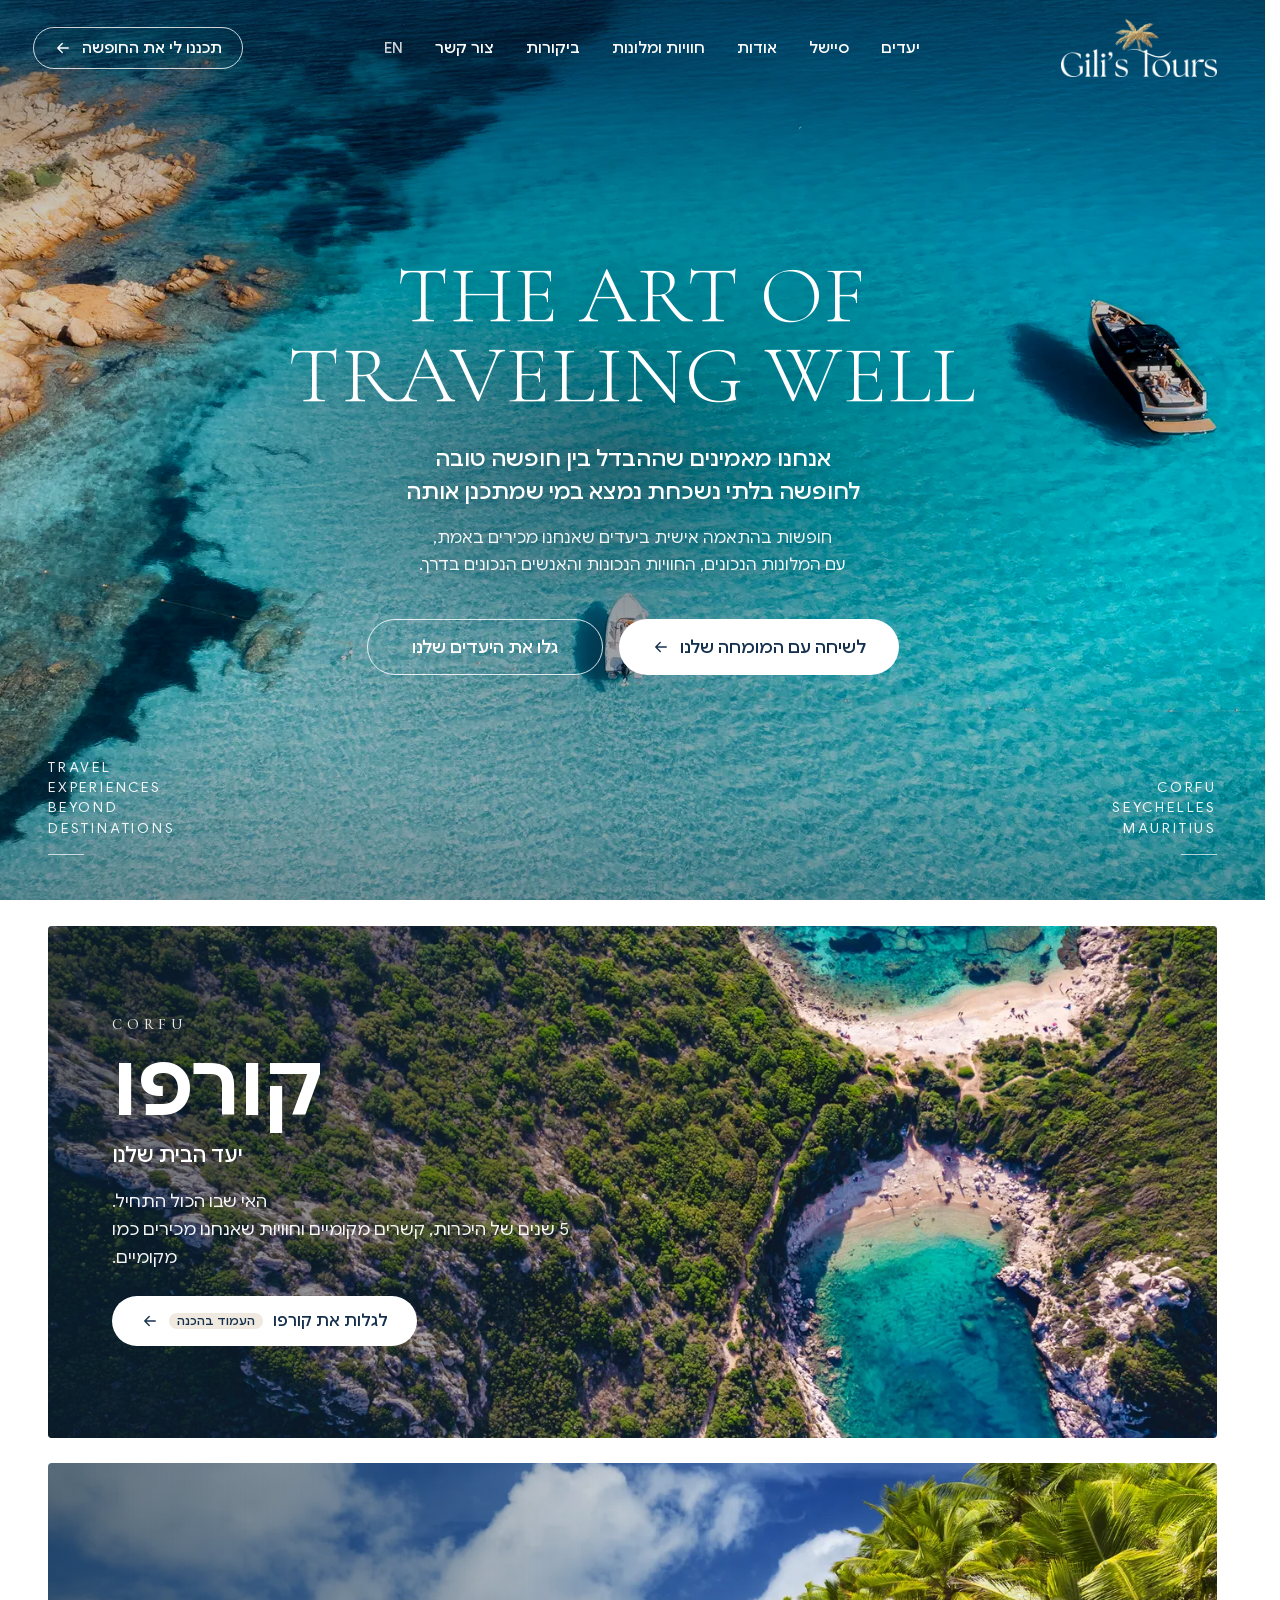
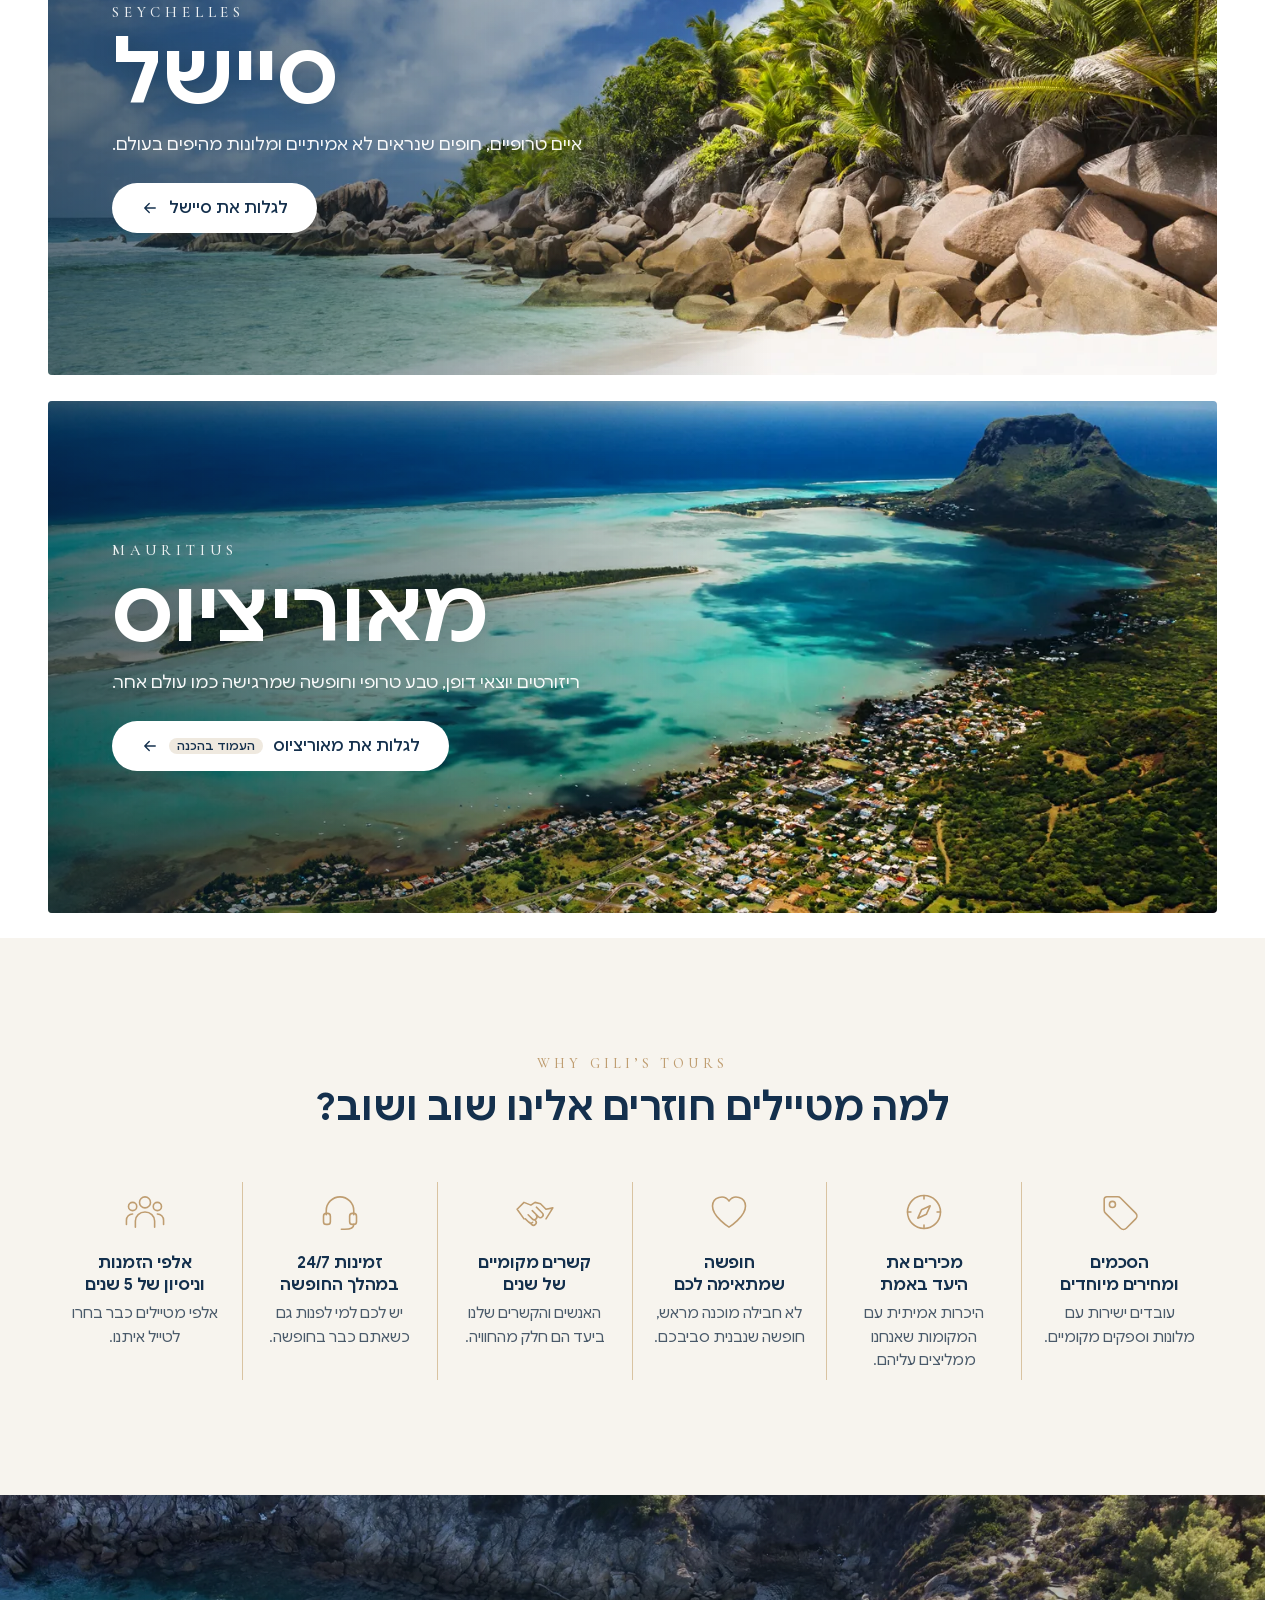
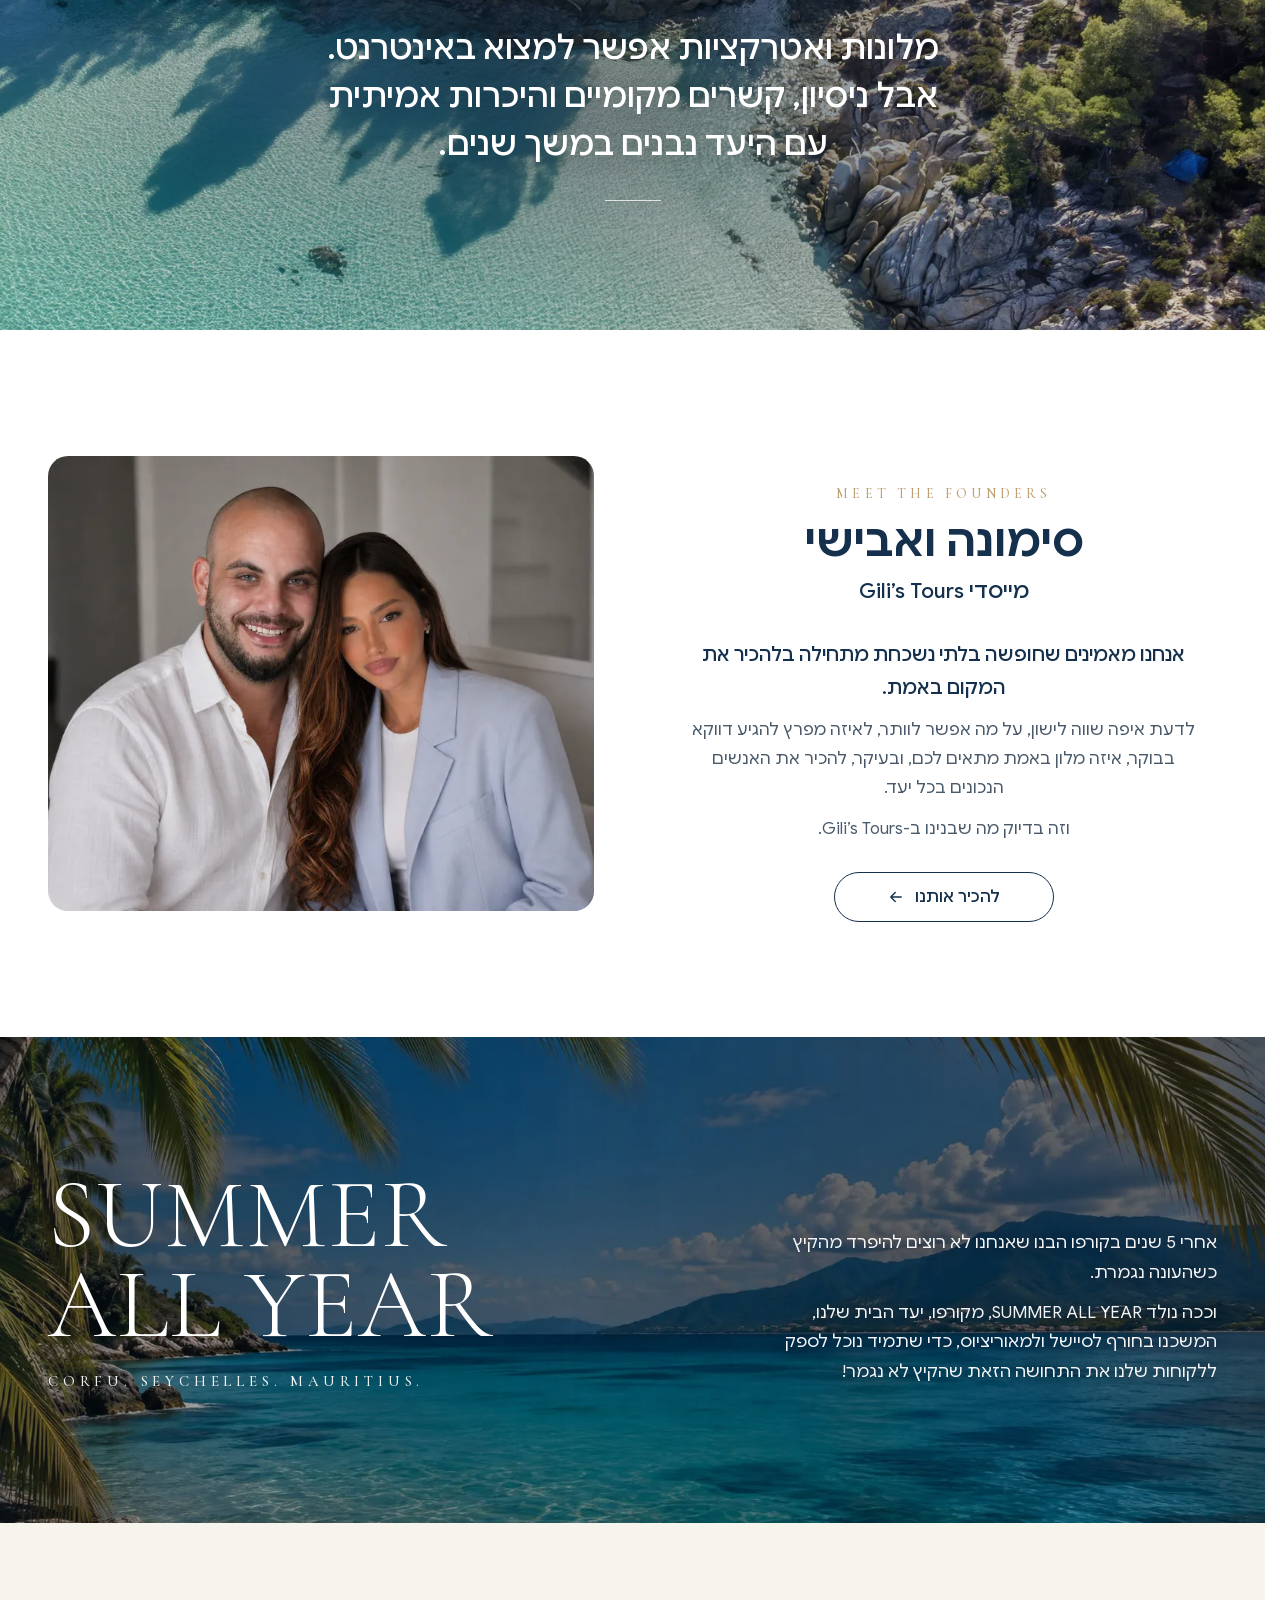
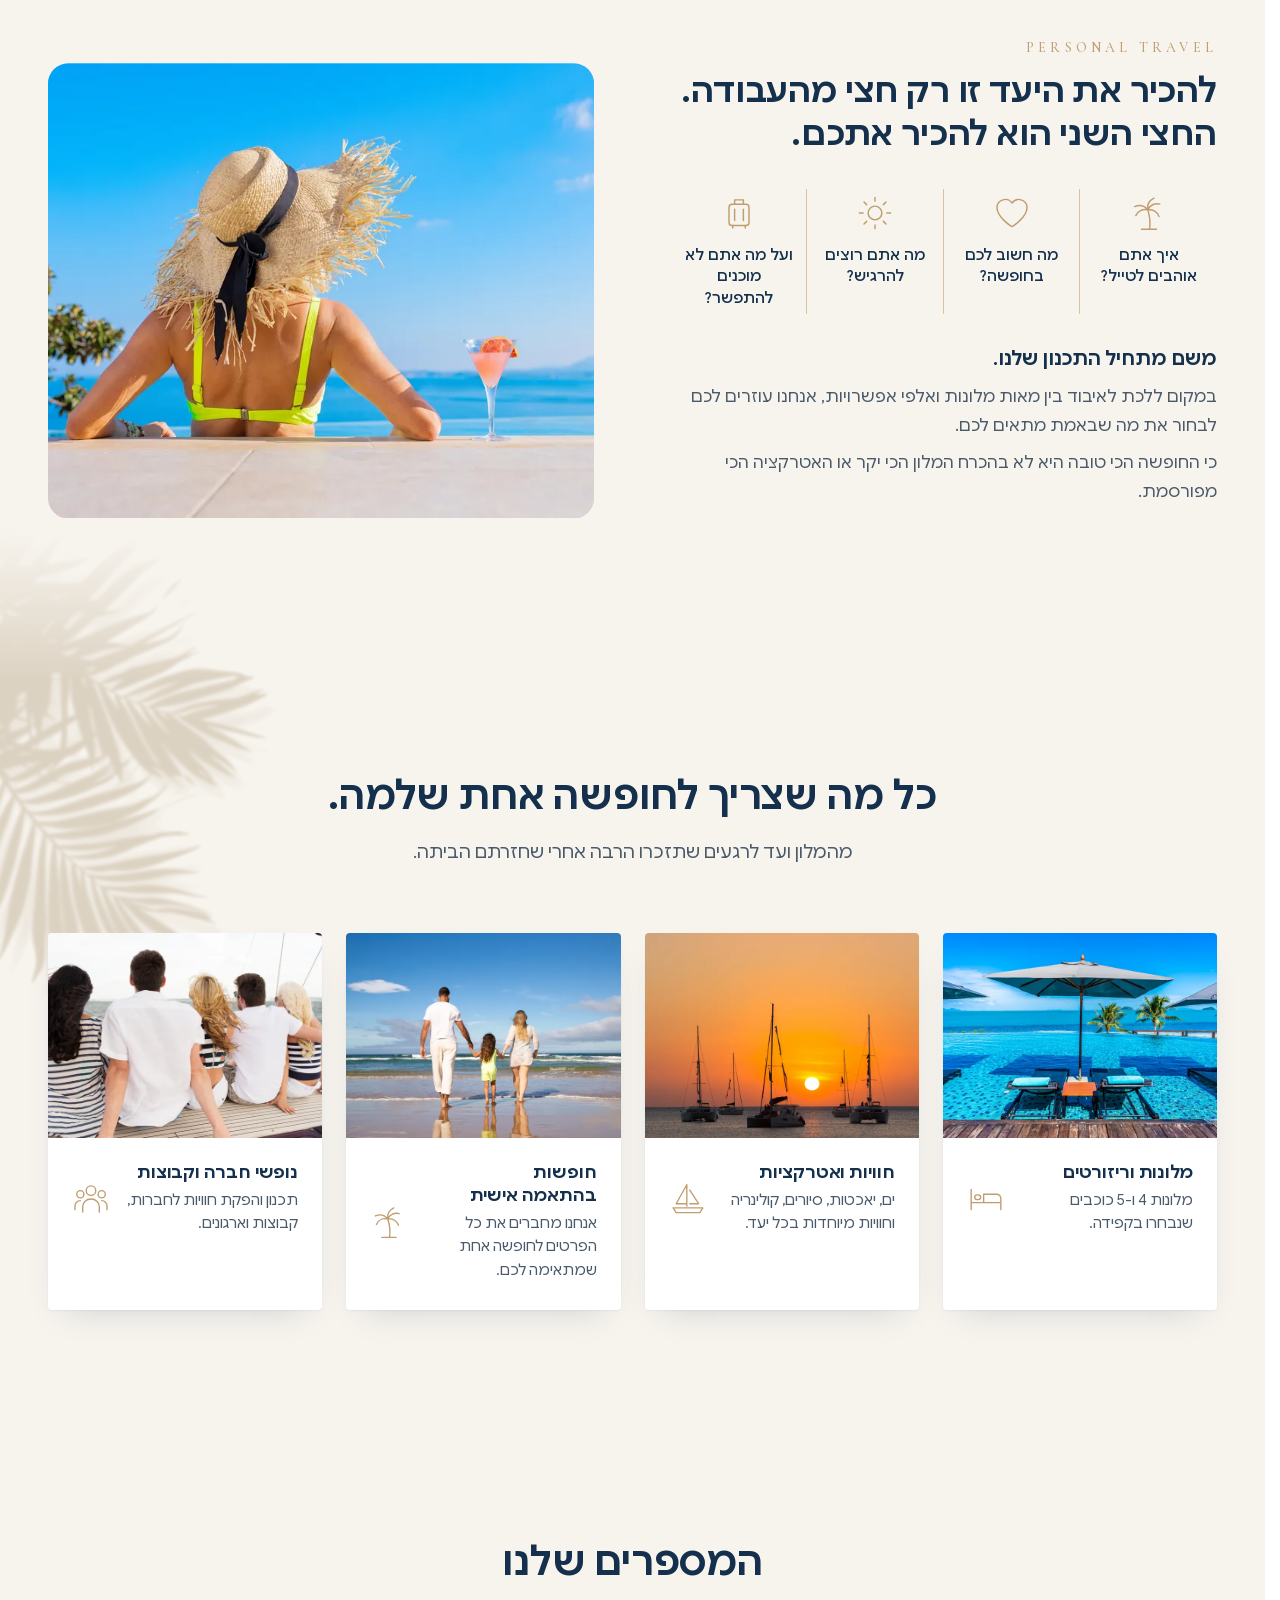
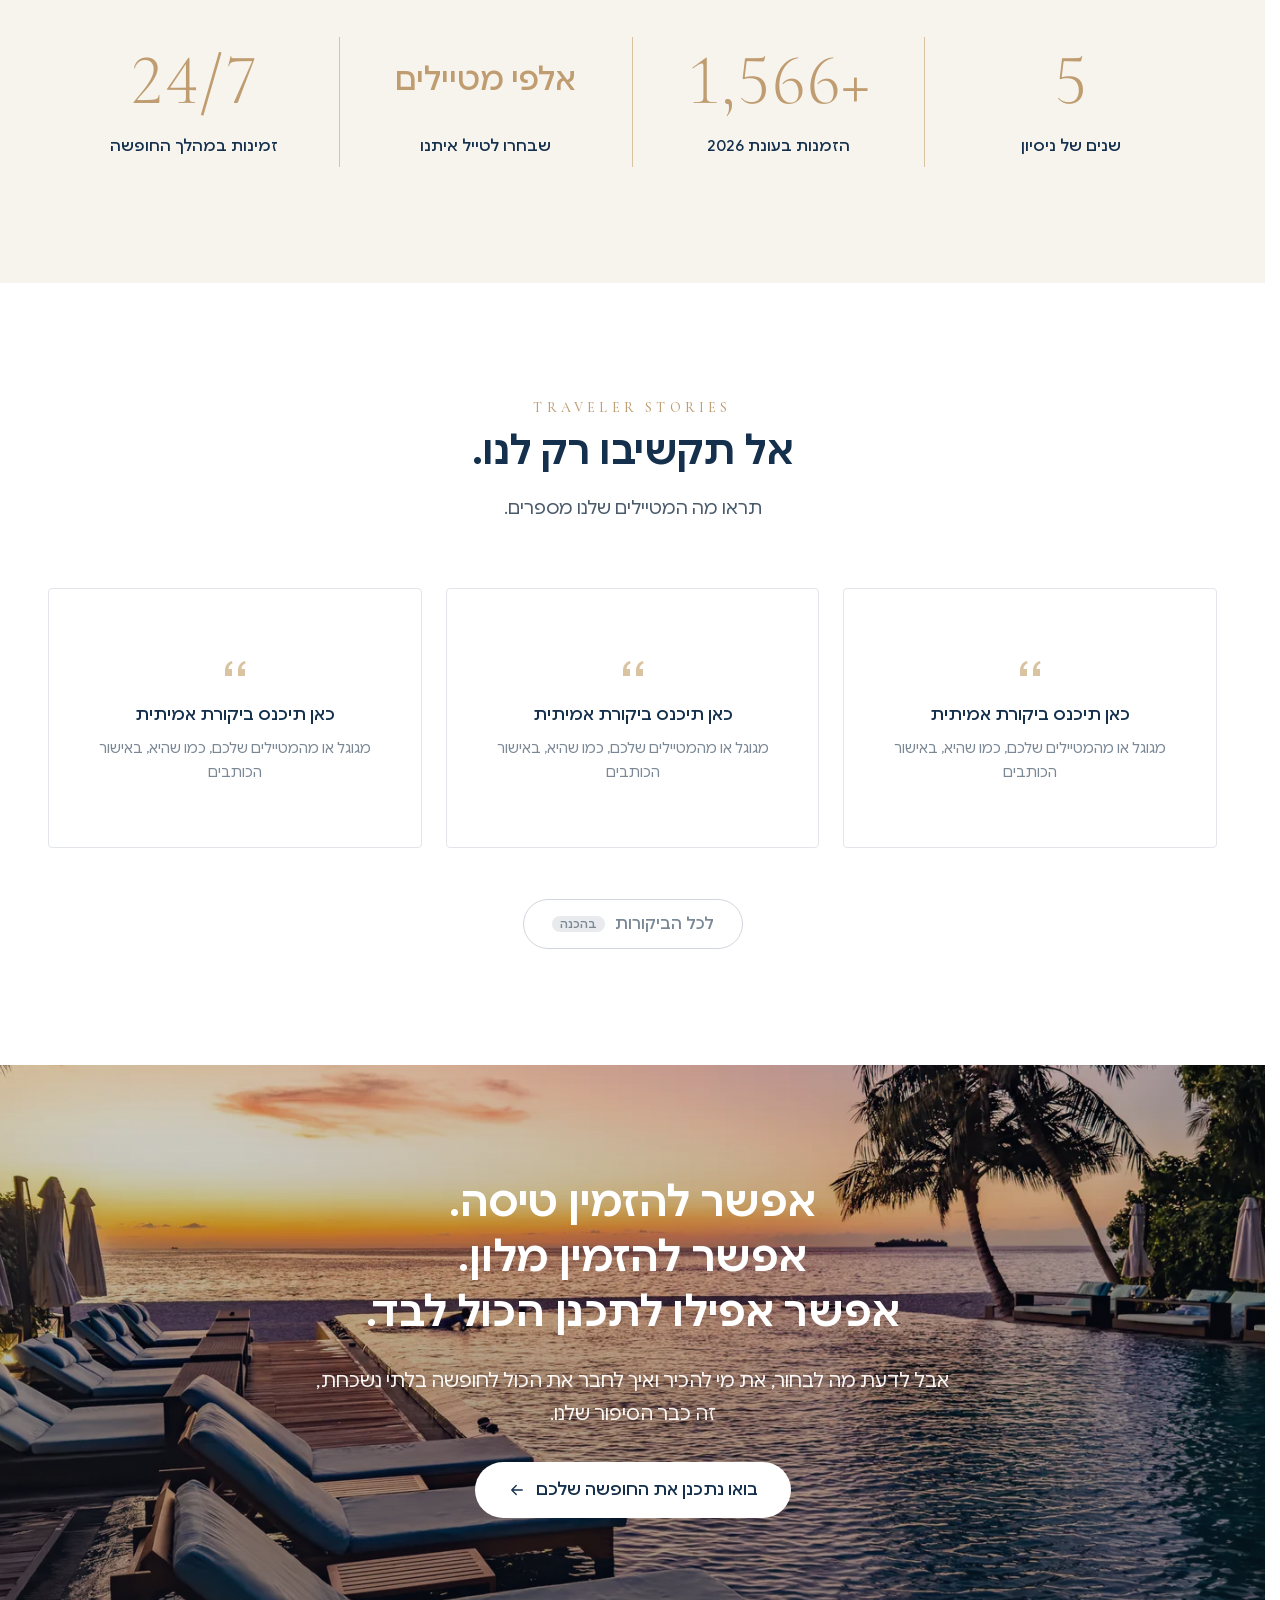
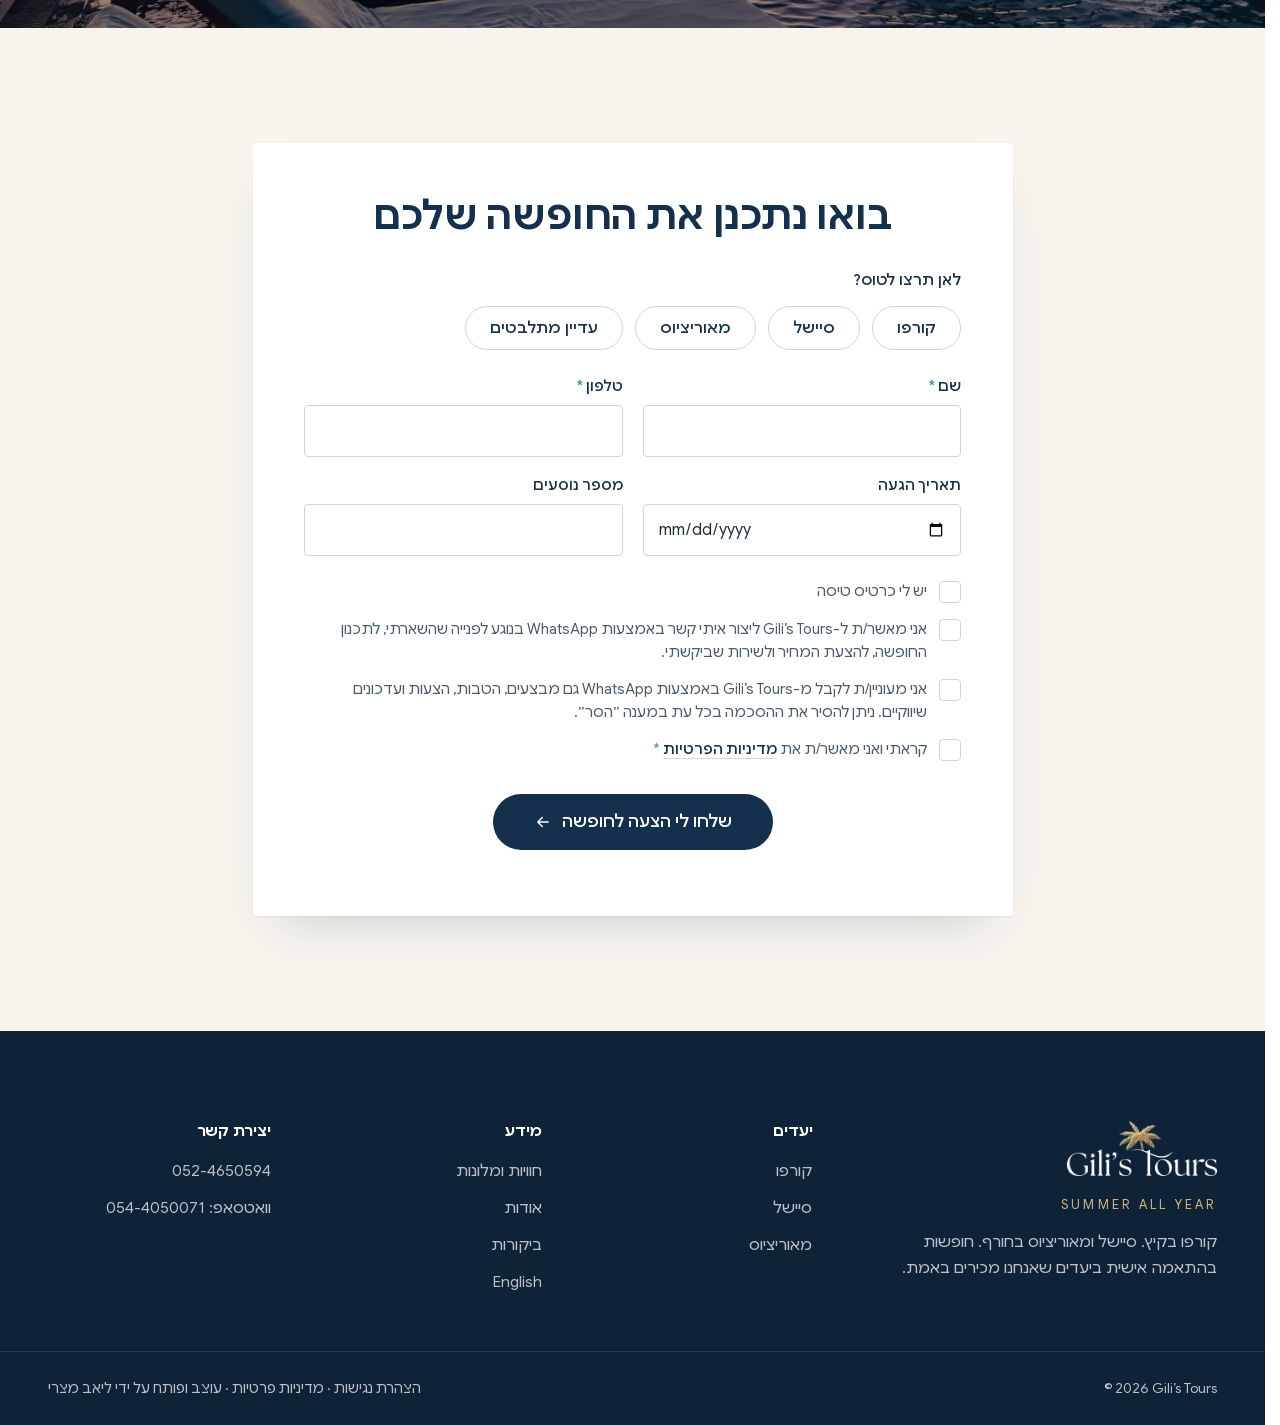
==== v2/index.html @ dcb81ac2 "preview update 2026-10-26_0907" ====
<!doctype html>
<html lang="he" dir="rtl">
<head>
<meta charset="utf-8">
<meta name="viewport" content="width=device-width, initial-scale=1, viewport-fit=cover">
<meta name="robots" content="noindex, nofollow">
<meta name="theme-color" content="#0b4c54">
<title>Gili's Tours | חופשות בהתאמה אישית בקורפו, בסיישל ובמאוריציוס</title>
<meta name="description" content="Gili's Tours: חופשות בהתאמה אישית ביעדים שאנחנו מכירים באמת, קורפו, סיישל ומאוריציוס, עם המלונות הנכונים, החוויות הנכונות וזמינות לאורך כל החופשה.">
<link rel="icon" href="favicon.ico" sizes="any">
<link rel="icon" href="img/favicon-32.png" type="image/png" sizes="32x32">
<link rel="apple-touch-icon" href="img/apple-touch-icon.png">
<link rel="preload" href="fonts/google-sans-400.woff2" as="font" type="font/woff2" crossorigin>
<link rel="preload" href="fonts/cormorant-garamond-300.woff2" as="font" type="font/woff2" crossorigin>
<link rel="preload" as="image" href="img/hv-hero-1600.webp" imagesrcset="img/hv-hero-960.webp 960w, img/hv-hero-1600.webp 1600w, img/hv-hero-2560.webp 2560w" imagesizes="100vw" media="(min-width:701px)">
<link rel="preload" as="image" href="img/hv-hero-m-720.webp" imagesrcset="img/hv-hero-m-720.webp 720w, img/hv-hero-m-1080.webp 1080w" imagesizes="100vw" media="(max-width:700px)">
<link rel="stylesheet" href="css/site.css?v=1792998448">
<link rel="stylesheet" href="css/home.css?v=1792998448">
<script>document.documentElement.classList.add('js')</script>
<script src="https://crm.liavmatzri.co.il/review.js" defer></script>
</head>
<body class="home">
<a class="skip" href="#main">דילוג לתוכן</a>

<svg width="0" height="0" style="position:absolute" aria-hidden="true">
  <defs>
    <symbol id="i-phone" viewBox="0 0 24 24"><path d="M5 3.5h3.2l1.6 4.2-2.1 1.4a11 11 0 0 0 7.2 7.2l1.4-2.1 4.2 1.6V19a1.5 1.5 0 0 1-1.6 1.5A16.5 16.5 0 0 1 3.5 5.1 1.5 1.5 0 0 1 5 3.5z"/></symbol>
    <symbol id="i-wa" viewBox="0 0 24 24"><path d="M12 2.5a9.5 9.5 0 0 0-8.2 14.3L2.5 21.5l4.8-1.3A9.5 9.5 0 1 0 12 2.5z"/><path d="M8.6 7.6c.2-.4.5-.4.8-.4h.6c.2 0 .4 0 .6.5l.8 2c.1.2.1.4 0 .6l-.6.8c-.1.2-.2.3 0 .6.5.9 1.2 1.7 2 2.3.6.4 1 .6 1.3.7.2.1.4 0 .5-.1l.8-1c.2-.2.4-.2.6-.1l1.9.9c.3.1.4.2.4.4 0 .5-.1 1.2-.7 1.6-.5.4-1.4.7-2.4.4a11.4 11.4 0 0 1-6.3-5.6c-.6-1.2-.6-2.4.1-3.3z" fill="currentColor" stroke="none"/></symbol>
    <symbol id="i-arrow" viewBox="0 0 24 24"><path d="M19 12H5M11 6l-6 6 6 6"/></symbol>
    <symbol id="i-check" viewBox="0 0 24 24"><path d="m5 12.5 4.5 4.5L19 7.5"/></symbol>
    <!-- אייקוני קו דקים בצבע חול, כמו בסקיצות של סימונה -->
    <symbol id="i-tag" viewBox="0 0 32 32"><path d="M4.5 6.5v8.2c0 .8.3 1.6.9 2.1l11 11c1.2 1.2 3 1.2 4.2 0l6.8-6.8c1.2-1.2 1.2-3 0-4.2l-11-11c-.6-.6-1.3-.9-2.1-.9H6.5a2 2 0 0 0-2 1.6z"/><circle cx="10.5" cy="10.5" r="2.2"/></symbol>
    <symbol id="i-compass" viewBox="0 0 32 32"><circle cx="16" cy="16" r="12"/><path d="m20.5 11.5-2.8 6.2-6.2 2.8 2.8-6.2 6.2-2.8z"/><path d="M16 4v2.5M16 25.5V28M4 16h2.5M25.5 16H28"/></symbol>
    <symbol id="i-heart" viewBox="0 0 32 32"><path d="M16 27S4 19.6 4 11.6A6.6 6.6 0 0 1 16 8a6.6 6.6 0 0 1 12 3.6C28 19.6 16 27 16 27z"/></symbol>
    <symbol id="i-hand" viewBox="0 0 32 32"><path d="M3 14l5-5 5 2 3-2 4 1 4 4 5-1M3 14l5 7M29 13l-5 8M11 18l3 3c.8.8 2 .8 2.8 0 .8-.8.8-2 0-2.8M14 15l4.5 4.5c.8.8 2 .8 2.8 0s.8-2 0-2.8L17 12.5M9 21l2.5 2.5c.8.8 2 .8 2.8 0M12 23.5l1.5 1.5c.8.8 2 .8 2.8 0s.8-2 0-2.8"/></symbol>
    <symbol id="i-headset" viewBox="0 0 32 32"><path d="M6 18v-3a10 10 0 0 1 20 0v3"/><rect x="4" y="17" width="5" height="8" rx="2"/><rect x="23" y="17" width="5" height="8" rx="2"/><path d="M26 25c0 2.2-2.5 3.5-6.5 3.5H17"/></symbol>
    <symbol id="i-users" viewBox="0 0 32 32"><circle cx="16" cy="9" r="4"/><path d="M9 27v-4.5c0-3.6 3.1-6.5 7-6.5s7 2.9 7 6.5V27"/><circle cx="7" cy="12" r="3"/><path d="M2.5 25v-3c0-2.6 2-4.6 4.5-4.6"/><circle cx="25" cy="12" r="3"/><path d="M29.5 25v-3c0-2.6-2-4.6-4.5-4.6"/></symbol>
    <symbol id="i-palm" viewBox="0 0 32 32"><path d="M16.5 29c.6-5.3.2-10.6-1.5-15.5M15 13.5c-2.6-3.3-6.7-4.2-10.5-2.6M15 13.5c1.6-3.8 5.6-5.6 9.6-4.6M15 13.5c-4.2-1-8 .9-9.6 4.6M15 13.5c4.1-.6 7.8 1.5 9 5.3M15 13.5c-.6-4 1.3-7.6 5-9.4M10 29h12"/></symbol>
    <symbol id="i-sun" viewBox="0 0 32 32"><circle cx="16" cy="16" r="5.5"/><path d="M16 3.5v3M16 25.5v3M3.5 16h3M25.5 16h3M7.2 7.2l2.1 2.1M22.7 22.7l2.1 2.1M7.2 24.8l2.1-2.1M22.7 9.3l2.1-2.1"/></symbol>
    <symbol id="i-case" viewBox="0 0 32 32"><rect x="8" y="9" width="16" height="17" rx="2.5"/><path d="M12.5 9V5.5h7V9M12.5 13v9M19.5 13v9M11 26v2M21 26v2"/></symbol>
    <symbol id="i-bed" viewBox="0 0 32 32"><path d="M3.5 25V8M3.5 19h25v6M28.5 19v-3.5a3.5 3.5 0 0 0-3.5-3.5H14v7"/><rect x="6.5" y="12.5" width="5" height="4" rx="2"/></symbol>
    <symbol id="i-boat" viewBox="0 0 32 32"><path d="M15 4v18M15 4 6 20h9M17.5 8.5 25 20h-7.5M3.5 23.5h25l-2.5 4H6z"/></symbol>
    <symbol id="i-quote" viewBox="0 0 32 32"><path d="M13 9c-4.5 1.3-7 4.6-7 9.5V24h7v-7H9.5c.2-2.8 1.6-4.6 4-5.5L13 9zM26 9c-4.5 1.3-7 4.6-7 9.5V24h7v-7h-3.5c.2-2.8 1.6-4.6 4-5.5L26 9z"/></symbol>
  </defs>
</svg>

<header class="hdr" id="hdr">
  <div class="hdr-in">
    <a class="logo" href="./" aria-label="Gili's Tours, לעמוד הבית">
      <img class="logo-w" src="img/logo-white.png" alt="" width="179" height="66">
      <img class="logo-c" src="img/logo-teal.png" alt="" width="179" height="66">
    </a>
    <nav class="nav" id="nav" aria-label="ראשי">
      <ul>
        <li><a href="#dest">יעדים</a></li>
        <li><a href="seychelles.html">סיישל</a></li>
        <li><a href="#about">אודות</a></li>
        <li><a href="#book">חוויות ומלונות</a></li>
        <li><a href="#revs">ביקורות</a></li>
        <li><a href="#lead">צור קשר</a></li>
        <li class="nav-en"><a href="#" lang="en" hreflang="en">EN</a></li>
      </ul>
    </nav>
    <div class="hdr-act">
      <a class="btn btn-sm hdr-cta" href="#lead">תכננו לי את החופשה <svg class="ic"><use href="#i-arrow"/></svg></a>
      <button class="burger" id="burger" aria-expanded="false" aria-controls="nav" aria-label="תפריט"><span></span><span></span></button>
    </div>
  </div>
</header>

<main id="main">

<!-- פתיחה: צילום אחד חזק של ים ויאכטה, כמו בשתי הסקיצות של סימונה (20:14) -->
<section class="hv-hero" id="hHero" aria-labelledby="h-t">
  <picture class="hv-hero-media" aria-hidden="true">
    <source media="(max-width:700px)" srcset="img/hv-hero-m-720.webp 720w, img/hv-hero-m-1080.webp 1080w" sizes="100vw">
    <img src="img/hv-hero-1600.webp" srcset="img/hv-hero-960.webp 960w, img/hv-hero-1600.webp 1600w, img/hv-hero-2560.webp 2560w" sizes="100vw" alt="" width="2560" height="1440" fetchpriority="high">
  </picture>
  <div class="hv-hero-in">
    <h1 class="hv-title" id="h-t" lang="en"><span>The art of</span> <span>traveling well</span></h1>
    <p class="hv-intro">אנחנו מאמינים שההבדל בין חופשה טובה <br class="br-d">לחופשה בלתי נשכחת נמצא במי שמתכנן אותה</p>
    <p class="hv-sub">חופשות בהתאמה אישית ביעדים שאנחנו מכירים באמת, <br class="br-d">עם המלונות הנכונים, החוויות הנכונות והאנשים הנכונים בדרך.</p>
    <div class="hv-btns">
      <a class="btn btn-lg hv-btn-main" href="https://wa.me/972544050071?text=%D7%A9%D7%9C%D7%95%D7%9D%2C%20%D7%90%D7%A9%D7%9E%D7%97%20%D7%9C%D7%93%D7%91%D7%A8%20%D7%A2%D7%9D%20%D7%94%D7%9E%D7%95%D7%9E%D7%97%D7%94%20%D7%A9%D7%9C%D7%9B%D7%9D%20%D7%A2%D7%9C%20%D7%97%D7%95%D7%A4%D7%A9%D7%94" target="_blank" rel="noopener">לשיחה עם המומחה שלנו <svg class="ic"><use href="#i-arrow"/></svg></a>
      <a class="btn btn-lg hv-btn-line" href="#dest">גלו את היעדים שלנו</a>
    </div>
  </div>
  <p class="hv-corner hv-tag" lang="en" dir="ltr">Travel<br>experiences<br>beyond<br>destinations</p>
  <p class="hv-corner hv-places" lang="en" dir="ltr">Corfu<br>Seychelles<br>Mauritius</p>
</section>

<!-- היעדים שלנו: שלוש תמונות גדולות אחת מתחת לשנייה, לא ברוחב המסך, עם רווח לבן ביניהן. בטלפון התמונות ששלחה; במחשב צילומי רוחב חדים מאותם מקומות, כי שלה לאורך ונראו מפוקסלות ברוחב מלא -->
<section class="hv-dest" id="dest" aria-labelledby="dest-t">
  <h2 class="sr" id="dest-t">היעדים שלנו</h2>

  <article class="hd" id="db-corfu" aria-labelledby="db-corfu-t">
    <picture class="hd-media" aria-hidden="true">
      <source media="(max-width:700px)" srcset="img/hv-corfu-m-720.webp 720w, img/hv-corfu-m-1080.webp 1080w" sizes="100vw">
      <img src="img/hv-corfu-d-1600.webp" srcset="img/hv-corfu-d-960.webp 960w, img/hv-corfu-d-1600.webp 1600w, img/hv-corfu-d-2560.webp 2560w" sizes="(max-width:1440px) 100vw, 1440px" alt="" width="2560" height="1089" loading="lazy" decoding="async">
    </picture>
    <div class="hd-txt">
      <p class="hd-en" lang="en">Corfu</p>
      <h3 class="hd-name" id="db-corfu-t">קורפו</h3>
      <p class="hd-home">יעד הבית שלנו</p>
      <p class="hd-p">האי שבו הכול התחיל. <br>5 שנים של היכרות, קשרים מקומיים וחוויות שאנחנו מכירים כמו מקומיים.</p>
      <span class="btn hd-btn is-soon">לגלות את קורפו <em>העמוד בהכנה</em> <svg class="ic"><use href="#i-arrow"/></svg></span>
    </div>
  </article>

  <article class="hd" id="db-sey" aria-labelledby="db-sey-t">
    <picture class="hd-media" aria-hidden="true">
      <source media="(max-width:700px)" srcset="img/hv-sey-m-720.webp 720w, img/hv-sey-m-1080.webp 1080w" sizes="100vw">
      <img src="img/hv-sey-d-1600.webp" srcset="img/hv-sey-d-960.webp 960w, img/hv-sey-d-1600.webp 1600w, img/hv-sey-d-2560.webp 2560w" sizes="(max-width:1440px) 100vw, 1440px" alt="" width="2560" height="1089" loading="lazy" decoding="async">
    </picture>
    <div class="hd-txt">
      <p class="hd-en" lang="en">Seychelles</p>
      <h3 class="hd-name" id="db-sey-t">סיישל</h3>
      <p class="hd-p">איים טרופיים, חופים שנראים לא אמיתיים ומלונות מהיפים בעולם.</p>
      <a class="btn hd-btn" href="seychelles.html">לגלות את סיישל <svg class="ic"><use href="#i-arrow"/></svg></a>
    </div>
  </article>

  <article class="hd" id="db-mru" aria-labelledby="db-mru-t">
    <picture class="hd-media" aria-hidden="true">
      <source media="(max-width:700px)" srcset="img/hv-mru-m-720.webp 720w, img/hv-mru-m-1080.webp 1080w" sizes="100vw">
      <img src="img/hv-mru-d-1600.webp" srcset="img/hv-mru-d-960.webp 960w, img/hv-mru-d-1600.webp 1600w, img/hv-mru-d-2560.webp 2560w" sizes="(max-width:1440px) 100vw, 1440px" alt="" width="2560" height="1089" loading="lazy" decoding="async">
    </picture>
    <div class="hd-txt">
      <p class="hd-en" lang="en">Mauritius</p>
      <h3 class="hd-name" id="db-mru-t">מאוריציוס</h3>
      <p class="hd-p">ריזורטים יוצאי דופן, טבע טרופי וחופשה שמרגישה כמו עולם אחר.</p>
      <span class="btn hd-btn is-soon">לגלות את מאוריציוס <em>העמוד בהכנה</em> <svg class="ic"><use href="#i-arrow"/></svg></span>
    </div>
  </article>
</section>

<!-- למה Gili's Tours: נקי, בלי כרטיסים, שישה אייקונים דקים בצבע חול ומשפט קצר -->
<section class="sec hv-why" id="why" aria-labelledby="why-t">
  <div class="wrap">
    <div class="sec-h rv">
      <p class="eyebrow" lang="en">Why Gili’s Tours</p>
      <h2 id="why-t">למה מטיילים חוזרים אלינו שוב ושוב?</h2>
    </div>
    <ul class="hw-g">
      <li class="rv"><svg class="ic-s"><use href="#i-tag"/></svg><h3>הסכמים ומחירים מיוחדים</h3><p>עובדים ישירות עם מלונות וספקים מקומיים.</p></li>
      <li class="rv"><svg class="ic-s"><use href="#i-compass"/></svg><h3>מכירים את היעד באמת</h3><p>היכרות אמיתית עם המקומות שאנחנו ממליצים עליהם.</p></li>
      <li class="rv"><svg class="ic-s"><use href="#i-heart"/></svg><h3>חופשה שמתאימה לכם</h3><p>לא חבילה מוכנה מראש, חופשה שנבנית סביבכם.</p></li>
      <li class="rv"><svg class="ic-s"><use href="#i-hand"/></svg><h3>קשרים מקומיים של שנים</h3><p>האנשים והקשרים שלנו ביעד הם חלק מהחוויה.</p></li>
      <li class="rv"><svg class="ic-s"><use href="#i-headset"/></svg><h3>זמינות <span dir="ltr">24/7</span> במהלך החופשה</h3><p>יש לכם למי לפנות גם כשאתם כבר בחופשה.</p></li>
      <li class="rv"><svg class="ic-s"><use href="#i-users"/></svg><h3>אלפי הזמנות וניסיון של 5 שנים</h3><p>אלפי מטיילים כבר בחרו לטייל איתנו.</p></li>
    </ul>
  </div>
</section>

<!-- המשפט הגדול: לבן על צילום ים רחב, וקו קצר מתחתיו -->
<section class="hv-stmt" aria-label="המשפט שלנו">
  <picture class="hv-stmt-media" aria-hidden="true">
    <source media="(max-width:700px)" srcset="img/hv-stmt-m-720.webp 720w, img/hv-stmt-m-1080.webp 1080w" sizes="100vw">
    <img src="img/hv-stmt-1600.webp" srcset="img/hv-stmt-960.webp 960w, img/hv-stmt-1600.webp 1600w, img/hv-stmt-2560.webp 2560w" sizes="100vw" alt="" width="2560" height="984" loading="lazy" decoding="async">
  </picture>
  <div class="wrap hv-stmt-in">
    <p class="hv-stmt-p rv">מלונות ואטרקציות אפשר למצוא באינטרנט. <br class="br-d">אבל ניסיון, קשרים מקומיים והיכרות אמיתית <br class="br-d">עם היעד נבנים במשך שנים.</p>
    <span class="hv-stmt-line rv" aria-hidden="true"></span>
  </div>
</section>

<!-- סימונה ואבישי: התמונה שלהם משמאל, הטקסט מימין; "להכיר אותנו" פותח את ההמשך -->
<section class="sec hv-ab" id="about" aria-labelledby="about-t">
  <div class="wrap hv-ab-g">
    <figure class="hv-ab-img rv-img"><img src="img/founders-1200.webp" srcset="img/founders-720.webp 720w, img/founders-1200.webp 1200w" sizes="(max-width:900px) 100vw, 46vw" alt="סימונה ואבישי, מייסדי Gili’s Tours" width="1200" height="1004" loading="lazy" decoding="async"></figure>
    <div class="hv-ab-head">
      <p class="eyebrow rv" lang="en">Meet the founders</p>
      <h2 class="rv" id="about-t">סימונה ואבישי</h2>
      <p class="hv-ab-role rv">מייסדי <span lang="en">Gili’s Tours</span></p>
    </div>
    <div class="hv-ab-txt">
      <p class="hv-ab-big rv">אנחנו מאמינים שחופשה בלתי נשכחת מתחילה בלהכיר את המקום באמת.</p>
      <p class="rv">לדעת איפה שווה לישון, על מה אפשר לוותר, לאיזה מפרץ להגיע דווקא בבוקר, איזה מלון באמת מתאים לכם, ובעיקר, להכיר את האנשים הנכונים בכל יעד.</p>
      <p class="rv">וזה בדיוק מה שבנינו ב-<span lang="en">Gili’s Tours</span>.</p>
      <div class="hv-ab-more" id="abMore" hidden>
        <p>הכול התחיל לפני 5 שנים בקורפו. הכרנו את האי לעומק, בנינו קשרים מקומיים, בדקנו מלונות, ספקים וחוויות בעצמנו ולמדנו את כל אותם פרטים קטנים שלא תמיד תמצאו באינטרנט, אבל יכולים לשנות חופשה שלמה.</p>
        <p>עם השנים אלפי מטיילים עברו דרכנו, ומה שהתחיל באי אחד שאנחנו מכירים כמעט כמו בית הפך לדרך שבה אנחנו רוצים לגלות את העולם.</p>
        <ul class="hv-ab-tri">
          <li>לבחור פחות, אבל לבחור נכון.</li>
          <li>להכיר כל יעד באמת.</li>
          <li>ולבנות חופשה שמרגישה בדיוק שלכם.</li>
        </ul>
      </div>
      <button class="btn hv-btn-out rv" id="abBtn" aria-expanded="false" aria-controls="abMore"><span>להכיר אותנו</span> <svg class="ic"><use href="#i-arrow"/></svg></button>
    </div>
  </div>
</section>

<!-- Summer all year: פס צילום של דקל מעל הים, הכותרת הגדולה משמאל והטקסט מימין -->
<section class="hv-sum" aria-labelledby="sum-t">
  <div class="hv-sum-media" aria-hidden="true"><picture><source media="(max-width:700px)" srcset="img/hv-sum-m-600.webp 600w, img/hv-sum-m-940.webp 940w" sizes="100vw"><img src="img/hv-sum-1672.webp" srcset="img/hv-sum-960.webp 960w, img/hv-sum-1672.webp 1672w" sizes="100vw" alt="" width="1672" height="941" loading="lazy" decoding="async"></picture></div>
  <div class="wrap hv-sum-in">
    <div class="hv-sum-en" lang="en" dir="ltr">
      <h2 class="hv-sum-t rv" id="sum-t"><span>Summer</span> <span>all year</span></h2>
      <p class="hv-sum-pl rv">Corfu. Seychelles. Mauritius.</p>
    </div>
    <div class="hv-sum-he">
      <p class="hv-sum-big rv">אנחנו אנשים של קיץ.</p>
      <p class="rv">אחרי 5 שנים בקורפו הבנו שאנחנו לא רוצים להיפרד מהקיץ כשהעונה נגמרת.</p>
      <p class="rv">וככה נולד <span lang="en">SUMMER ALL YEAR</span>, מקורפו, יעד הבית שלנו, המשכנו בחורף לסיישל ולמאוריציוס, כדי שתמיד נוכל לספק ללקוחות שלנו את התחושה הזאת שהקיץ לא נגמר!</p>
    </div>
  </div>
</section>

<!-- Personal travel: צילום לייפסטייל משמאל, הטקסט וארבע השאלות מימין -->
<section class="sec hv-pers" aria-labelledby="pers-t">
  <div class="wrap hv-pers-g">
    <figure class="hv-pers-img rv-img"><img src="img/hv-pers-1200.webp" srcset="img/hv-pers-720.webp 720w, img/hv-pers-1200.webp 1200w" sizes="(max-width:900px) 100vw, 46vw" alt="מטיילת בכובע קש בבריכה מול הים" width="1200" height="1000" loading="lazy" decoding="async"></figure>
    <div class="hv-pers-txt">
      <p class="eyebrow rv" lang="en">Personal travel</p>
      <h2 class="rv" id="pers-t">להכיר את היעד זו רק חצי מהעבודה. <br>החצי השני הוא להכיר אתכם.</h2>
      <ul class="hp-q">
        <li class="rv"><svg class="ic-s"><use href="#i-palm"/></svg>איך אתם אוהבים לטייל?</li>
        <li class="rv"><svg class="ic-s"><use href="#i-heart"/></svg>מה חשוב לכם בחופשה?</li>
        <li class="rv"><svg class="ic-s"><use href="#i-sun"/></svg>מה אתם רוצים להרגיש?</li>
        <li class="rv"><svg class="ic-s"><use href="#i-case"/></svg>ועל מה אתם לא מוכנים להתפשר?</li>
      </ul>
      <p class="hp-start rv">משם מתחיל התכנון שלנו.</p>
      <p class="rv">במקום ללכת לאיבוד בין מאות מלונות ואלפי אפשרויות, אנחנו עוזרים לכם לבחור את מה שבאמת מתאים לכם.</p>
      <p class="rv">כי החופשה הכי טובה היא לא בהכרח המלון הכי יקר או האטרקציה הכי מפורסמת.</p>
      <p class="hp-end rv">היא זו שמרגישה כאילו תכננו אותה בדיוק בשבילכם.</p>
    </div>
  </div>
</section>

<!-- כל מה שצריך לחופשה אחת שלמה: ארבעה אזורים נקיים, צילום, אייקון וקצת טקסט -->
<section class="sec hv-book" id="book" aria-labelledby="book-t">
  <span class="hb-palm" aria-hidden="true"></span>
  <div class="wrap">
    <div class="sec-h rv">
      <h2 id="book-t">כל מה שצריך לחופשה אחת שלמה.</h2>
      <p class="sec-lead">מהמלון ועד לרגעים שתזכרו הרבה אחרי שחזרתם הביתה.</p>
    </div>
    <ul class="hb-g">
      <li class="hb rv"><figure class="hb-img"><img src="img/htl-infinity-720.webp" alt="" width="720" height="540" loading="lazy" decoding="async"></figure><div class="hb-txt"><svg class="ic-s"><use href="#i-bed"/></svg><div><h3>מלונות וריזורטים</h3><p>מלונות 4 ו-5 כוכבים שנבחרו בקפידה.</p></div></div></li>
      <li class="hb rv"><figure class="hb-img"><img src="img/exp-sunset-720.webp" alt="" width="720" height="900" loading="lazy" decoding="async"></figure><div class="hb-txt"><svg class="ic-s"><use href="#i-boat"/></svg><div><h3>חוויות ואטרקציות</h3><p>ים, יאכטות, סיורים, קולינריה וחוויות מיוחדות בכל יעד.</p></div></div></li>
      <li class="hb rv"><figure class="hb-img"><img src="img/family-720.webp" alt="" width="720" height="480" loading="lazy" decoding="async"></figure><div class="hb-txt"><svg class="ic-s"><use href="#i-palm"/></svg><div><h3>חופשות בהתאמה אישית</h3><p>אנחנו מחברים את כל הפרטים לחופשה אחת שמתאימה לכם.</p></div></div></li>
      <li class="hb rv"><figure class="hb-img"><img src="img/cat-groups-720.webp" alt="" width="720" height="468" loading="lazy" decoding="async"></figure><div class="hb-txt"><svg class="ic-s"><use href="#i-users"/></svg><div><h3>נופשי חברה וקבוצות</h3><p>תכנון והפקת חוויות לחברות, קבוצות וארגונים.</p></div></div></li>
    </ul>
  </div>
</section>

<!-- המספרים שלנו: מינימליסטי, מספרים גדולים שנספרים מ-1 כשמגיעים אליהם -->
<section class="sec hv-nums" aria-labelledby="nums-t">
  <div class="wrap">
    <h2 class="hv-nums-t rv" id="nums-t">המספרים שלנו</h2>
    <ul class="hn-g">
      <li class="rv"><b class="hn" data-to="5" aria-hidden="true">5</b><span class="sr">5</span><span class="hn-l">שנים של ניסיון</span></li>
      <li class="rv"><b class="hn" data-to="1600" data-suf="+" dir="ltr" aria-hidden="true">1,600+</b><span class="sr">1,600+</span><span class="hn-l">הזמנות בעונת 2026</span></li>
      <li class="rv"><b class="hn hn-word">אלפי מטיילים</b><span class="hn-l">שבחרו לטייל איתנו</span></li>
      <li class="rv"><b class="hn" dir="ltr">24/7</b><span class="hn-l">זמינות במהלך החופשה</span></li>
    </ul>
  </div>
</section>

<!-- Traveler stories: רק ביקורות אמיתיות. עד שיגיעו, מסגרות שמורות ומסומנות, בלי טקסט מומצא -->
<section class="sec hv-revs" id="revs" aria-labelledby="revs-t">
  <div class="wrap">
    <div class="sec-h rv">
      <p class="eyebrow" lang="en">Traveler stories</p>
      <h2 id="revs-t">אל תקשיבו רק לנו.</h2>
      <p class="sec-lead">תראו מה המטיילים שלנו מספרים.</p>
    </div>
    <div class="hr-g" id="hrG">
      <figure class="hr rv"><svg class="hr-q" aria-hidden="true"><use href="#i-quote"/></svg><figcaption><b>כאן תיכנס ביקורת אמיתית</b><small>מגוגל או מהמטיילים שלכם, כמו שהיא, באישור הכותבים</small></figcaption></figure>
      <figure class="hr rv"><svg class="hr-q" aria-hidden="true"><use href="#i-quote"/></svg><figcaption><b>כאן תיכנס ביקורת אמיתית</b><small>מגוגל או מהמטיילים שלכם, כמו שהיא, באישור הכותבים</small></figcaption></figure>
      <figure class="hr rv"><svg class="hr-q" aria-hidden="true"><use href="#i-quote"/></svg><figcaption><b>כאן תיכנס ביקורת אמיתית</b><small>מגוגל או מהמטיילים שלכם, כמו שהיא, באישור הכותבים</small></figcaption></figure>
    </div>
    <div class="hr-dots" id="hrDots" aria-hidden="true"><span class="on"></span><span></span><span></span></div>
    <div class="sec-cta rv"><span class="btn hv-btn-out is-soon">לכל הביקורות <em>בהכנה</em></span></div>
  </div>
</section>

<!-- באנר: עוד צילום וואו, שורות לבנות וכפתור לטופס -->
<section class="hv-bnr" id="plan" aria-labelledby="bnr-t">
  <picture class="hv-bnr-media" aria-hidden="true">
    <source media="(max-width:700px)" srcset="img/hv-bnr-m-720.webp 720w, img/hv-bnr-m-1080.webp 1080w" sizes="100vw">
    <img src="img/hv-bnr-1600.webp" srcset="img/hv-bnr-960.webp 960w, img/hv-bnr-1600.webp 1600w, img/hv-bnr-2560.webp 2560w" sizes="100vw" alt="" width="2560" height="1163" loading="lazy" decoding="async">
  </picture>
  <div class="wrap hv-bnr-in">
    <h2 class="hv-bnr-lines" id="bnr-t"><span class="rv">אפשר להזמין טיסה.</span> <span class="rv">אפשר להזמין מלון.</span> <span class="rv">אפשר אפילו לתכנן הכול לבד.</span></h2>
    <p class="hv-bnr-p rv">אבל לדעת מה לבחור, את מי להכיר ואיך לחבר את הכול לחופשה בלתי נשכחת, זה כבר הסיפור שלנו.</p>
    <a class="btn btn-lg hv-btn-main rv" href="#lead">בואו נתכנן את החופשה שלכם <svg class="ic"><use href="#i-arrow"/></svg></a>
  </div>
</section>

<!-- טופס השארת פרטים: לבן וקרם, נקי; עוד לא מחובר, שום פרט לא נשלח -->
<section class="sec hv-lead" id="lead" aria-labelledby="lead-t">
  <div class="wrap">
    <form class="hl" id="leadForm" novalidate>
      <div class="sec-h rv">
        <h2 id="lead-t">בואו נתכנן את החופשה שלכם</h2>
      </div>
      <fieldset class="hl-dest">
        <legend>לאן תרצו לטוס?</legend>
        <div class="hl-chips">
          <label class="hl-chip"><input type="radio" name="dest" value="קורפו"><span>קורפו</span></label>
          <label class="hl-chip"><input type="radio" name="dest" value="סיישל"><span>סיישל</span></label>
          <label class="hl-chip"><input type="radio" name="dest" value="מאוריציוס"><span>מאוריציוס</span></label>
          <label class="hl-chip"><input type="radio" name="dest" value="עדיין מתלבטים"><span>עדיין מתלבטים</span></label>
        </div>
      </fieldset>
      <div class="hl-row">
        <label class="hl-fld"><span>שם <i aria-hidden="true">*</i></span><input name="name" autocomplete="name" required aria-required="true"></label>
        <label class="hl-fld"><span>טלפון <i aria-hidden="true">*</i></span><input name="phone" type="tel" inputmode="tel" autocomplete="tel" dir="ltr" required aria-required="true"></label>
        <label class="hl-fld"><span>תאריך הגעה</span><input name="date" type="date"></label>
        <label class="hl-fld"><span>מספר נוסעים</span><input name="pax" type="number" min="1" max="99" inputmode="numeric"></label>
      </div>
      <div class="hl-checks">
        <label class="hl-chk"><input type="checkbox" name="flight"><span class="hl-box" aria-hidden="true"><svg class="ic"><use href="#i-check"/></svg></span><span>יש לי כרטיס טיסה</span></label>
        <label class="hl-chk"><input type="checkbox" name="wa_service"><span class="hl-box" aria-hidden="true"><svg class="ic"><use href="#i-check"/></svg></span><span>אני מאשר/ת ל-<span lang="en">Gili’s Tours</span> ליצור איתי קשר באמצעות <span lang="en">WhatsApp</span> בנוגע לפנייה שהשארתי, לתכנון החופשה, להצעת המחיר ולשירות שביקשתי.</span></label>
        <label class="hl-chk"><input type="checkbox" name="wa_marketing"><span class="hl-box" aria-hidden="true"><svg class="ic"><use href="#i-check"/></svg></span><span>אני מעוניין/ת לקבל מ-<span lang="en">Gili’s Tours</span> באמצעות <span lang="en">WhatsApp</span> גם מבצעים, הטבות, הצעות ועדכונים שיווקיים. ניתן להסיר את ההסכמה בכל עת במענה ״הסר״.</span></label>
        <label class="hl-chk"><input type="checkbox" name="privacy" required aria-required="true"><span class="hl-box" aria-hidden="true"><svg class="ic"><use href="#i-check"/></svg></span><span>קראתי ואני מאשר/ת את <a href="#" class="hl-lnk">מדיניות הפרטיות</a> <i aria-hidden="true">*</i></span></label>
      </div>
      <div class="hl-send">
        <button class="btn btn-lg btn-navy" type="submit">שלחו לי הצעה לחופשה <svg class="ic"><use href="#i-arrow"/></svg></button>
        <p class="hl-msg" id="leadMsg" role="status" aria-live="polite"></p>
      </div>
    </form>
  </div>
</section>

</main>

<footer class="ftr">
  <div class="wrap ftr-in">
    <div class="ftr-brand">
      <img src="img/logo-white.png" alt="Gili's Tours" width="179" height="66" loading="lazy">
      <p lang="en" class="ftr-slogan">Summer all year</p>
      <p>קורפו בקיץ. סיישל ומאוריציוס בחורף. חופשות בהתאמה אישית ביעדים שאנחנו מכירים באמת.</p>
    </div>
    <nav class="ftr-col" aria-label="יעדים"><h3>יעדים</h3><a href="#db-corfu">קורפו</a><a href="seychelles.html">סיישל</a><a href="#db-mru">מאוריציוס</a></nav>
    <nav class="ftr-col" aria-label="מידע"><h3>מידע</h3><a href="#book">חוויות ומלונות</a><a href="#about">אודות</a><a href="#revs">ביקורות</a><a href="#" lang="en">English</a></nav>
    <div class="ftr-col"><h3>יצירת קשר</h3><a href="tel:+972524650594" dir="ltr">052-4650594</a><a href="https://wa.me/972544050071" target="_blank" rel="noopener">וואטסאפ: <span class="nw" dir="ltr">054-4050071</span></a></div>
  </div>
  <div class="wrap ftr-bot"><p><span dir="ltr">© 2026 Gili’s Tours</span></p><p><a href="#">הצהרת נגישות</a> · <a href="#">מדיניות פרטיות</a> · <a href="https://liavmatzri.co.il" rel="noopener" target="_blank">עוצב ופותח על ידי ליאב מצרי</a></p></div>
</footer>

<a class="wa-float" href="https://wa.me/972544050071?text=%D7%A9%D7%9C%D7%95%D7%9D%2C%20%D7%90%D7%A9%D7%9E%D7%97%20%D7%9C%D7%A4%D7%A8%D7%98%D7%99%D7%9D%20%D7%A2%D7%9C%20%D7%97%D7%95%D7%A4%D7%A9%D7%94" target="_blank" rel="noopener" aria-label="שיחה בוואטסאפ"><svg class="ic"><use href="#i-wa"/></svg></a>

<script src="js/home.js?v=1792998448" defer></script>
</body>
</html>
---- v2/css/site.css ----
/* Gili's Tours v2: קלאסי, נקי, בוגר. אפורים ניטרליים עדינים, נייבי וזהב מהדקל שבלוגו (ליאב 18.10: בלי קרם ובז'). Google Sans; גרסת השוואה עם Open Sans ב-seychelles-open-sans.html (ליאב 18.10), דרך המשתנה --ff. */
@font-face{font-family:'GSans';src:url(../fonts/google-sans-400.woff2) format('woff2');font-weight:400;font-display:swap}
@font-face{font-family:'GSans';src:url(../fonts/google-sans-500.woff2) format('woff2');font-weight:500;font-display:swap}
@font-face{font-family:'GSans';src:url(../fonts/google-sans-700.woff2) format('woff2');font-weight:700;font-display:swap}
@font-face{font-family:'OSans';src:url(../fonts/open-sans-400.woff2) format('woff2');font-weight:400;font-display:swap}
@font-face{font-family:'OSans';src:url(../fonts/open-sans-500.woff2) format('woff2');font-weight:500;font-display:swap}
@font-face{font-family:'OSans';src:url(../fonts/open-sans-700.woff2) format('woff2');font-weight:700;font-display:swap}

:root{--ff:'GSans',system-ui,sans-serif;
  --mist:#f3f4f6;--mist-2:#e8eaed;--paper:#fff;
  --navy:#14304d;--navy-2:#0e2238;--ink:#1d2b3a;--text:#4a5a6a;--muted:#7a8794;
  --gold:#b08a55;--gold-2:#9a7543;--gold-lt:#d6b27a;--soft:#d6dade;--teal:#4d9c98;
  --line:#e2e5e9;--line-2:#d0d5db;
  --r:14px;--r-lg:20px;
  --sh:0 1px 2px rgba(20,48,77,.04),0 10px 30px -12px rgba(20,48,77,.16);
  --sh-lg:0 2px 4px rgba(20,48,77,.05),0 24px 50px -20px rgba(20,48,77,.28);
  --pad:clamp(16px,4vw,48px);--max:1240px;
  --sec:clamp(72px,9vw,128px);
  --ease:cubic-bezier(.2,.6,.2,1);
}
.font-os{--ff:'OSans',system-ui,sans-serif}
*,*::before,*::after{box-sizing:border-box}
html{-webkit-text-size-adjust:100%;text-size-adjust:100%;scrollbar-gutter:stable}
html.lock{overflow:hidden}
body{margin:0;background:var(--mist);color:var(--text);font:400 17px/1.75 var(--ff);-webkit-font-smoothing:antialiased;overflow-x:clip}
img,video,svg{display:block;max-width:100%}
img{height:auto}
a{color:inherit;text-decoration:none}
h1,h2,h3,p,ul,ol,dl,dd,figure,blockquote{margin:0}
ul,ol{padding:0;list-style:none}
h1,h2,h3{color:var(--navy);font-weight:700;letter-spacing:-.005em}
:focus-visible{outline:2px solid var(--gold);outline-offset:3px;border-radius:6px}
[lang="en"]{unicode-bidi:isolate}
.skip{position:absolute;inset-inline-start:16px;top:-60px;z-index:200;background:var(--navy);color:#fff;padding:10px 16px;border-radius:8px}
.skip:focus{top:12px}
.wrap{width:100%;max-width:calc(var(--max) + var(--pad)*2);margin-inline:auto;padding-inline:var(--pad)}
.ic{width:18px;height:18px;fill:none;stroke:currentColor;stroke-width:1.8;stroke-linecap:round;stroke-linejoin:round;flex:none}
.ic-l{width:40px;height:40px;fill:none;stroke:var(--gold);stroke-width:1.3;stroke-linecap:round;stroke-linejoin:round;flex:none}

/* טיפוגרפיה */
.eyebrow{font-size:13px;font-weight:500;letter-spacing:.14em;color:var(--gold);margin-bottom:14px}
.eyebrow[lang="en"]{text-transform:uppercase;letter-spacing:.22em;font-size:12px}
.eyebrow-light{color:var(--gold-lt)}
h2{font-size:clamp(30px,3.5vw,46px);line-height:1.18}
h3{font-size:20px;line-height:1.35}
.sec{padding-block:var(--sec)}
.sec-h{max-width:760px;margin:0 auto clamp(40px,5vw,64px);text-align:center}
.sec-h-start{margin-inline:0;text-align:start}
.sec-lead{margin-top:18px;font-size:18px;color:var(--text)}
.sec-cta{display:flex;justify-content:center;margin-top:clamp(40px,4vw,56px)}

/* כפתורים */
.btn{display:inline-flex;align-items:center;justify-content:center;gap:10px;min-height:50px;padding:0 28px;border-radius:999px;font:500 16px/1 var(--ff);border:1px solid transparent;cursor:pointer;transition:background .25s var(--ease),color .25s var(--ease),transform .25s var(--ease),box-shadow .25s var(--ease),border-color .25s}
.btn .ic{transition:transform .3s var(--ease)}
.btn:hover .ic{transform:translateX(-4px)}
.btn-gold{background:var(--gold);color:#fff}
.btn-gold:hover{background:var(--gold-2);box-shadow:0 10px 24px -10px rgba(154,117,67,.7)}
.btn-navy{background:var(--navy);color:#fff}
.btn-navy:hover{background:var(--navy-2);box-shadow:0 10px 24px -10px rgba(14,34,56,.6)}
.btn-ghost{border-color:var(--line-2);color:var(--navy);background:transparent}
.btn-ghost:hover{border-color:var(--navy)}
.btn-sm{min-height:42px;padding:0 20px;font-size:15px}
.btn-lg{min-height:56px;padding:0 32px;font-size:17px}
.btn-block{width:100%}
.lnk{/* qa-allow: line (קו תחתון של קישור טקסט) */display:inline-flex;align-items:center;gap:8px;font-weight:500;color:var(--navy);border-bottom:1px solid var(--soft);padding-bottom:3px;transition:border-color .25s,gap .25s var(--ease)}
.lnk:hover{border-color:var(--gold);gap:12px}
.lnk .ic{width:16px;height:16px;color:var(--gold)}
.lnk-light{color:#fff;border-color:rgba(255,255,255,.35)}
.lnk-light .ic{color:var(--gold-lt)}

/* הדר */
.hdr{position:fixed;inset:0 0 auto;z-index:100;transition:background .35s var(--ease),box-shadow .35s,transform .4s var(--ease)}
.hdr-in{display:flex;align-items:center;gap:32px;height:84px;max-width:calc(1440px + var(--pad)*2);margin-inline:auto;padding-inline:var(--pad);transition:height .35s var(--ease)/* qa-allow: layout (הדר שמתכווץ, פעם אחת בגלילה) */}
.logo{position:relative;display:block;width:132px;flex:none}
.logo img{width:100%;height:auto;transition:opacity .3s}
.logo-c{position:absolute;inset:0;opacity:0}
.nav{margin-inline-start:auto}
.nav ul{display:flex;gap:32px}
.nav a{position:relative;color:#fff;font-size:15px;font-weight:500;padding:6px 0;transition:color .25s}
.nav a::after{content:"";position:absolute;inset-inline:0;bottom:0;height:1px;background:currentColor;transform:scaleX(0);transform-origin:right;transition:transform .3s var(--ease)}
.nav a:hover::after,.nav a[aria-current]::after{transform:scaleX(1)}
.nav-en a{opacity:.8}
.hdr-act{display:flex;align-items:center;gap:20px}
.hdr-tel{display:flex;align-items:center;gap:8px;color:#fff;font-size:15px;font-weight:500}
.hdr-tel .ic{width:16px;height:16px;color:var(--gold-lt)}
.burger{display:none;width:44px;height:44px;border:0;background:transparent;cursor:pointer;position:relative}
.burger span{position:absolute;inset-inline:11px;height:1.6px;background:#fff;border-radius:2px;transition:transform .3s var(--ease),top .3s,background .3s/* qa-allow: layout (שלושה קווים בכפתור התפריט) */}
.burger span:first-child{top:17px}.burger span:last-child{top:26px}
/* הרקע בשכבה נפרדת: backdrop-filter על ההדר עצמו היה כולא את תפריט הטלפון בגובה ההדר */
.hdr::before{content:"";position:absolute;inset:0;z-index:-1;background:rgba(255,255,255,.96);backdrop-filter:blur(12px);-webkit-backdrop-filter:blur(12px);box-shadow:0 1px 0 var(--line);opacity:0;transition:opacity .35s var(--ease)}
.hdr.scrolled::before{opacity:1}
.hdr.scrolled .hdr-in{height:70px}
.hdr.scrolled .logo-w{opacity:0}.hdr.scrolled .logo-c{opacity:1}
.hdr.scrolled .nav a,.hdr.scrolled .hdr-tel{color:var(--navy)}
.hdr.scrolled .hdr-tel .ic{color:var(--gold)}
.hdr.scrolled .burger span{background:var(--navy)}
.hdr.hide{transform:translateY(-100%)}

/* 01 הירו */
.hero{position:relative;min-height:max(640px,100svh);display:flex;align-items:flex-end;color:#fff;overflow:hidden;isolation:isolate}
.hero-media,.hero-media video{position:absolute;inset:0;width:100%;height:100%}
.hero-media{z-index:-2;background:var(--navy) url(../img/hero-poster-1920.webp) center/cover}
.hero-media video{object-fit:cover}
.hero-shade{position:absolute;inset:0;z-index:-1;background:linear-gradient(180deg,rgba(10,26,42,.45) 0%,rgba(10,26,42,0) 26%,rgba(10,26,42,0) 42%,rgba(10,26,42,.62) 78%,rgba(10,26,42,.78) 100%)}
.hero-in{/* qa-allow: sec (ריווח תחתון של ההירו מעל פס האמון, לא קצב סקשן) */text-align:center;padding-bottom:clamp(112px,13vh,144px);display:flex;flex-direction:column;align-items:center}
.hero h1{color:#fff;font-size:clamp(50px,7vw,96px);line-height:1.02;letter-spacing:-.015em;text-shadow:0 2px 30px rgba(0,0,0,.18)}
.hero-sub{font-size:clamp(22px,2.4vw,32px);line-height:1.3;font-weight:500;margin-top:14px}
.hero-lead{max-width:640px;margin:20px auto 32px;font-size:clamp(16px,1.25vw,18px);line-height:1.75;color:rgba(255,255,255,.9)}
.vid-toggle{position:absolute;bottom:clamp(96px,11vh,130px);inset-inline-end:var(--pad);width:44px;height:44px;border-radius:50%;border:1px solid rgba(255,255,255,.45);background:rgba(10,26,42,.25);color:#fff;display:grid;place-items:center;cursor:pointer;backdrop-filter:blur(6px);transition:background .25s}
.vid-toggle:hover{background:rgba(10,26,42,.5)}
.vid-toggle .ic{width:16px;height:16px}
.vid-toggle.paused .ic{fill:currentColor}
.hero-wave{position:absolute;inset:auto 0 -1px;width:100%;height:clamp(28px,4vw,60px);fill:var(--mist)}

/* פס אמון */
.trust{position:relative;z-index:2;margin-top:-56px;display:grid;grid-template-columns:repeat(3,1fr);background:var(--paper);border-radius:var(--r);box-shadow:var(--sh-lg);max-width:980px;padding:0}
.trust-i{display:flex;align-items:center;justify-content:center;gap:16px;padding:28px 24px}
.trust-i+.trust-i{border-inline-start:1px solid var(--line)}
.trust-i .ic-l{width:36px;height:36px}
.trust-i b{display:block;color:var(--navy);font-size:19px;font-weight:700;line-height:1.3}
.trust-i div>span{font-size:15px;color:var(--muted)}

/* מידע חשוב בקצרה */
.facts-g{/* qa-allow: line (רשת העובדות כמו בהדמיה של סימונה) */display:grid;grid-template-columns:repeat(4,1fr);border-top:1px solid var(--line-2);border-inline-start:1px solid var(--line-2)}
.facts-g li{/* qa-allow: line (רשת העובדות כמו בהדמיה של סימונה) */display:flex;flex-direction:column;gap:18px;padding:32px 28px 32px;border-bottom:1px solid var(--line-2);border-inline-end:1px solid var(--line-2);transition:background .3s}
.facts-g li:hover{background:rgba(255,255,255,.6)}
.facts-g h3{font-size:16px;font-weight:700;margin-bottom:6px}
.facts-g p{font-size:15.5px;line-height:1.65}
.facts-g li:last-child{grid-column:span 1}
.ltr-r{text-align:right/* qa-allow: physical (מספר באנגלית שמיושר לצד העברי) */}

/* 02 למה */
.why{background:var(--paper)}
.why-g{display:grid;grid-template-columns:repeat(3,1fr);gap:56px 64px;counter-reset:w}
.why-g li:not(.why-sum){position:relative;padding-top:28px;border-top:1px solid var(--line)}
.num{display:block;font-size:clamp(46px,4.4vw,64px);font-weight:400;line-height:1;color:var(--gold);letter-spacing:-.02em;margin-bottom:24px}
.why-g h3{font-size:21px;margin-bottom:12px}
.why-g p{font-size:16.5px}
.why-sum{background:var(--mist);border-radius:var(--r);padding:40px 32px!important;display:flex;flex-direction:column;justify-content:space-between;gap:28px}
.why-sum p{font-size:20px;line-height:1.55;color:var(--navy)}
.why-sum strong{font-weight:700}
.why-sum .btn{align-self:flex-start}

/* 03 הכירו */
.meet{display:grid;grid-template-columns:1.25fr 1fr;align-items:center;background:var(--mist);padding-block:var(--sec) 0}
.meet-img{height:min(76vh,720px);overflow:hidden;border-radius:var(--r-lg) 0 0 var(--r-lg)}
.meet-img img{width:100%;height:100%;object-fit:cover}
.meet-txt{padding-inline:clamp(28px,5vw,88px) var(--pad);max-width:620px}
.meet-card h2{margin-bottom:24px}
.meet-card p+p{margin-top:14px}
.meet-stats{display:flex;gap:40px;margin-top:40px;padding-top:28px}
.meet-stats div{display:flex;flex-direction:column-reverse;gap:4px}
.meet-stats dd{font-size:40px;font-weight:400;color:var(--gold);line-height:1}
.meet-stats dt{font-size:14px;color:var(--muted)}

/* 04 מלונות */
.hotels-g{display:grid;grid-template-columns:repeat(3,1fr);gap:28px}
.htl{background:var(--paper);border-radius:var(--r);overflow:hidden;box-shadow:var(--sh);display:flex;flex-direction:column;transition:box-shadow .4s var(--ease),transform .4s var(--ease)}
.htl:hover{box-shadow:var(--sh-lg);transform:translateY(-4px)}
.htl-img{position:relative;aspect-ratio:3/2;overflow:hidden;background:var(--mist-2)}
.htl-img img,.htl-img video{position:absolute;inset:0;width:100%;height:100%;object-fit:cover;transition:transform 1.2s var(--ease)}
.htl-img video{z-index:1;opacity:0;transition:opacity .6s,transform 1.2s var(--ease)}
.htl-img video.on{opacity:1}
.htl:hover .htl-img img,.htl:hover .htl-img video{transform:scale(1.05)}
.ill{position:absolute;z-index:2;top:12px;inset-inline-start:12px;background:rgba(14,34,56,.6);color:#fff;font-size:12px;padding:4px 10px;border-radius:999px;backdrop-filter:blur(4px)}
.ill-real{background:rgba(176,138,85,.85)}
.htl-b{padding:24px 24px 28px;display:flex;flex-direction:column;flex:1}
.htl-b{text-align:center}
.htl-loc{display:flex;align-items:center;justify-content:center;gap:6px;font-size:14px;color:var(--gold);font-weight:500;margin-bottom:6px}
.htl-loc .ic{width:15px;height:15px}
.htl h3{font-size:21px;text-align:center;margin-bottom:10px}
.htl-b>p{font-size:15.5px;line-height:1.7}
.tags{display:flex;flex-wrap:wrap;justify-content:center;gap:8px;margin:16px 0 24px}
.tags li{font-size:13px;color:var(--navy);background:var(--mist);padding:4px 12px;border-radius:999px}
.htl .lnk{margin-top:auto;align-self:center}
.dots{display:none}

/* 05 איים */
.islands{background:var(--paper)}
.isl-list{display:flex;flex-direction:column;gap:clamp(56px,7vw,112px)}
.isl{display:grid;grid-template-columns:1.1fr 1fr;gap:clamp(40px,6vw,96px);align-items:center}
.isl:nth-child(even) .isl-img{order:2}
.isl-img{aspect-ratio:4/3;border-radius:var(--r-lg);overflow:hidden}
.isl-img img{width:100%;height:100%;object-fit:cover;transition:transform 1.4s var(--ease)}
.isl:hover .isl-img img{transform:scale(1.04)}
.isl-n{font-size:14px;font-weight:500;letter-spacing:.12em;color:var(--gold);margin-bottom:12px}
.isl-txt h3{font-size:clamp(26px,2.6vw,34px);line-height:1.2;margin-bottom:18px}
.isl-txt p{max-width:480px}
.isl-fit{margin-top:16px;padding-inline-start:16px;border-inline-start:2px solid var(--gold);color:var(--navy)}
.isl-sum{max-width:760px;margin:clamp(56px,7vw,96px) auto 0;text-align:center;font-size:20px;line-height:1.6;color:var(--navy)}

/* 06 מסלול */
.route{background:var(--mist);padding-bottom:var(--sec)}
.route-band{background:var(--navy);color:#fff;padding-block:clamp(64px,7vw,96px) clamp(112px,12vw,160px);text-align:center;position:relative;overflow:hidden}
.route-band::after{content:"";position:absolute;inset:auto -10% -1px;height:60px;background:var(--mist);border-radius:50% 50% 0 0/100% 100% 0 0}
.route-band h2{color:#fff;font-size:clamp(34px,4vw,54px)}
.route-meta{display:flex;justify-content:center;align-items:center;gap:18px;margin:18px 0 18px;font-size:18px;color:var(--gold-lt);font-weight:500}
.route-meta i{width:5px;height:5px;border-radius:50%;background:var(--gold)}
.route-lead{max-width:620px;margin:0 auto;color:rgba(255,255,255,.82)}
.route-body{display:grid;grid-template-columns:1fr 1.25fr;gap:clamp(40px,6vw,88px);margin-top:calc(-1 * clamp(72px,8vw,112px));position:relative;z-index:1}
.route-map{position:relative}
.map-card{position:sticky;top:110px;background:var(--paper);border-radius:var(--r-lg);box-shadow:var(--sh-lg);padding:24px 24px 18px}
.map{width:100%;height:auto;color:#d9e6e5}
.map-sea{opacity:.9}
.isl-shape{fill:#e7efe6;stroke:#b8cfc8;stroke-width:1.2}
.route-bg{fill:none;stroke:var(--line-2);stroke-width:2;stroke-dasharray:3 7;stroke-linecap:round}
.route-line{fill:none;stroke:var(--gold);stroke-width:2.6;stroke-linecap:round}
.route-back{fill:none;stroke:var(--gold);stroke-width:1.5;stroke-dasharray:2 6;opacity:0;transition:opacity .5s}
.route.back-on .route-back{opacity:.7}
.stop circle{fill:var(--paper);stroke:var(--line-2);stroke-width:2;transition:fill .4s,stroke .4s,r .4s}
.stop text{font:500 15px var(--ff);fill:var(--muted);transition:fill .4s}
.stop.on circle{fill:var(--gold);stroke:var(--gold)}
.stop.on text{fill:var(--navy)}
.plane-mark{fill:var(--navy)}
.map-cap{text-align:center;font-size:14px;letter-spacing:.06em;color:var(--muted);margin-top:8px;direction:ltr}
.days{display:flex;flex-direction:column;gap:24px;padding-top:clamp(20px,3vw,40px)}
.day{display:grid;grid-template-columns:150px 1fr;gap:24px;background:var(--paper);border-radius:var(--r);box-shadow:var(--sh);padding:16px;border:1px solid transparent;transition:border-color .4s,box-shadow .4s}
.day.on{border-color:var(--soft);box-shadow:var(--sh-lg)}
.day-img{border-radius:10px;overflow:hidden;aspect-ratio:3/4}
.day-img img{width:100%;height:100%;object-fit:cover}
.day-b{padding:8px 6px 8px 0}
.day-n{font-size:14px;font-weight:500;letter-spacing:.06em;color:var(--gold);margin-bottom:8px}
.day h3{font-size:21px;margin-bottom:10px}
.day-b>p:not(.day-n):not(.day-h){font-size:15.5px;line-height:1.7}
.day-h{margin-top:14px;font-size:14.5px;color:var(--navy);font-weight:500}
.day-last{grid-template-columns:auto 1fr;align-items:center;background:transparent;box-shadow:none;border:1px dashed var(--line-2)}
.day-last.on{box-shadow:none}
.day-ic{width:64px;height:64px;border-radius:50%;background:var(--paper);display:grid;place-items:center}
.day-ic .ic-l{width:30px;height:30px}
.route-foot{display:flex;align-items:center;justify-content:space-between;gap:32px;margin-top:48px;padding-top:32px;border-top:1px solid var(--line-2)}
.note{max-width:640px;font-size:15px;color:var(--muted)}
.route-foot .btn{flex:none}

/* 07 למי */
.fit-g{display:grid;grid-template-columns:repeat(3,1fr);gap:24px}
.fit-c{position:relative;display:block;aspect-ratio:4/5;border-radius:var(--r-lg);overflow:hidden;color:#fff;isolation:isolate}
.fit-c img{position:absolute;inset:0;width:100%;height:100%;object-fit:cover;z-index:-2;transition:transform 1.4s var(--ease)}
.fit-c::before{content:"";position:absolute;inset:0;z-index:-1;background:linear-gradient(180deg,rgba(10,26,42,0) 35%,rgba(10,26,42,.82) 100%)}
.fit-c:hover img{transform:scale(1.06)}
.fit-b{position:absolute;inset:auto 0 0;padding:32px 28px}
.fit-b h3{color:#fff;font-size:24px;margin-bottom:10px}
.fit-b p{font-size:15.5px;line-height:1.6;color:rgba(255,255,255,.88);margin-bottom:18px}

/* 08 חוויות */
.exp{background:var(--paper)}
.exp-g{display:grid;grid-template-columns:repeat(4,1fr);gap:28px}
.exp-img{aspect-ratio:4/5;border-radius:var(--r);overflow:hidden;margin-bottom:20px}
.exp-img img{width:100%;height:100%;object-fit:cover;transition:transform 1.2s var(--ease)}
.exp-c:hover .exp-img img{transform:scale(1.05)}
.exp-c{text-align:center}
.exp-c h3{font-size:19px;text-align:center;margin-bottom:4px}
.exp-sub{font-size:14.5px;color:var(--gold);font-weight:500;margin-bottom:10px}
.exp-c>p:last-child{font-size:15.5px;line-height:1.7}

/* 09 מתי */
.months{max-width:980px;margin:0 auto 48px}
.m-bar{position:relative;height:10px;border-radius:999px;background:var(--mist-2);overflow:hidden}
.seg{position:absolute;top:0;bottom:0;inset-inline-start:calc(var(--a)/12*100%);width:calc((var(--b) - var(--a))/12*100%)}
.s-wet{background:#bccbd4}.s-mid{background:var(--soft)}.s-dry{background:var(--gold)}
.m-lbl{display:grid;grid-template-columns:repeat(12,1fr);margin-top:10px;font-size:13px;color:var(--muted);text-align:center}
.seasons{display:grid;grid-template-columns:repeat(4,1fr);gap:24px}
.seasons li{background:var(--paper);border-radius:var(--r);padding:32px 28px;box-shadow:var(--sh)}
.seasons .ic-l{margin-bottom:18px}
.seasons h3{font-size:20px;margin-bottom:8px}
.seasons p{font-size:15.5px;line-height:1.7}
.when-rec{max-width:760px;margin:48px auto 0;text-align:center;font-size:19px;line-height:1.6;color:var(--navy)}
.when-rec strong{color:var(--gold-2)}

/* 10 טיפ */
.tip{background:var(--navy);color:rgba(255,255,255,.85);padding-block:clamp(72px,8vw,112px)}
.tip-in{display:grid;grid-template-columns:260px 1fr;gap:clamp(40px,6vw,88px);align-items:center;max-width:1040px}
.tip-fig{aspect-ratio:3/4;border-radius:var(--r-lg);overflow:hidden;box-shadow:0 24px 50px -24px rgba(0,0,0,.6)}
.tip-fig img{width:100%;height:100%;object-fit:cover}
.tip h2{color:#fff;margin-bottom:24px}
.tip blockquote p{font-size:19px;line-height:1.7}
.tip-strong{margin-top:14px;color:#fff;font-weight:500}
.tip-sig{margin-top:28px;display:flex;align-items:center;gap:12px;font-size:14px;letter-spacing:.08em;color:var(--gold-lt)}
.tip-sig::before{content:"";width:36px;height:1px;background:var(--gold)}

/* 11 המלצות */
.rev-g{display:grid;grid-template-columns:repeat(3,1fr);gap:24px}
.rev{background:var(--paper);border-radius:var(--r);padding:32px 32px 28px;box-shadow:var(--sh);border:1px dashed var(--line-2);display:flex;flex-direction:column}
.rev-q{width:34px;height:34px;fill:var(--soft);margin-bottom:18px}
.rev blockquote p{font-size:17px;line-height:1.7;color:var(--muted)}
.rev figcaption{display:flex;align-items:center;gap:12px;margin-top:auto;padding-top:24px}
.rev-av{width:44px;height:44px;border-radius:50%;background:var(--mist-2)}
.rev figcaption b{display:block;color:var(--navy);font-size:15px}
.rev figcaption small{font-size:13px;color:var(--muted)}
.rev-note{text-align:center;font-size:14px;color:var(--muted);margin-top:24px}

/* 12 שאלות */
.faq{background:var(--paper)}
.faq-in{display:grid;grid-template-columns:1fr 1.5fr;gap:clamp(40px,6vw,96px);align-items:start}
.faq-in .sec-h{margin-bottom:0;position:sticky;top:120px}
.faq-cta{margin-top:28px}
.acc details{/* qa-allow: line (אקורדיון שאלות) */border-bottom:1px solid var(--line)}
.acc details:first-child{/* qa-allow: line (אקורדיון שאלות) */border-top:1px solid var(--line)}
.acc summary{display:flex;align-items:center;justify-content:space-between;gap:20px;padding:24px 0;font-size:19px;font-weight:500;color:var(--navy);cursor:pointer;list-style:none}
.acc summary::-webkit-details-marker{display:none}
.acc summary .ic{width:22px;height:22px;color:var(--gold);transition:transform .35s var(--ease)}
.acc details[open] summary .ic{transform:rotate(180deg)}
.acc-b{overflow:hidden}
.acc-b p{padding:0 0 24px;max-width:620px}

/* 13 מדריך */
.guide-h{display:flex;align-items:flex-end;justify-content:space-between;gap:32px;max-width:none;text-align:start}
.guide-h>div:first-child{max-width:640px}
.g-arrows{display:flex;gap:10px}
.g-arr{width:50px;height:50px;border-radius:50%;border:1px solid var(--line-2);background:transparent;color:var(--navy);display:grid;place-items:center;cursor:pointer;transition:background .25s,border-color .25s,color .25s}
.g-arr:hover{background:var(--navy);border-color:var(--navy);color:#fff}
.g-arr:disabled{opacity:.35;pointer-events:none}
.g-track{display:grid;grid-auto-flow:column;grid-auto-columns:calc((100% - 56px)/3);gap:28px;overflow-x:auto;scroll-snap-type:x mandatory;scrollbar-width:none;padding-bottom:6px}
.g-track::-webkit-scrollbar{display:none}
.post{scroll-snap-align:start}
.post-img{aspect-ratio:3/2;border-radius:var(--r);overflow:hidden;margin-bottom:18px;background:var(--mist-2)}
.post-img img{width:100%;height:100%;object-fit:cover;transition:transform 1.2s var(--ease)}
.post:hover .post-img img{transform:scale(1.05)}
.post-cat{font-size:13px;letter-spacing:.1em;color:var(--gold);font-weight:500;margin-bottom:6px}
.post h3{font-size:20px;margin-bottom:8px}
.post>p:not(.post-cat){font-size:15.5px;line-height:1.65;margin-bottom:16px}
.is-soon{color:var(--muted);border-color:var(--line);cursor:default}
.is-soon:hover{gap:8px;border-color:var(--line)}
.is-soon em{font-style:normal;font-size:12px;background:var(--mist-2);color:var(--muted);padding:2px 8px;border-radius:999px}

/* 14 סיום */
.final{position:relative;color:#fff;padding-block:clamp(96px,11vw,160px);isolation:isolate;overflow:hidden}
.final-bg{position:absolute;inset:0;z-index:-1}
.final-bg img{width:100%;height:100%;object-fit:cover}
.final-bg::after{content:"";position:absolute;inset:0;background:linear-gradient(90deg,rgba(10,26,42,.15) 0%,rgba(10,26,42,.55) 55%,rgba(10,26,42,.78) 100%)}
.final-in{display:grid;grid-template-columns:1fr 460px;gap:clamp(40px,6vw,96px);align-items:center}
.final h2{color:#fff;font-size:clamp(34px,4vw,54px);margin-bottom:24px}
.final-txt p{font-size:18px;color:rgba(255,255,255,.9);max-width:520px}
.final-txt p+p{margin-top:12px}
.form{background:var(--paper);color:var(--text);border-radius:var(--r-lg);padding:32px 32px 28px;box-shadow:0 30px 60px -30px rgba(0,0,0,.55)}
.form h3{font-size:23px;margin-bottom:24px}
.fld{display:block;margin-bottom:16px}
.fld span{display:block;font-size:14px;font-weight:500;color:var(--navy);margin-bottom:6px}
.fld input{width:100%;height:50px;border:1px solid var(--line-2);border-radius:10px;padding:0 14px;font:400 16px var(--ff);color:var(--ink);background:var(--paper);transition:border-color .25s,box-shadow .25s}
.fld input[dir="ltr"]{text-align:right/* qa-allow: physical (טלפון בשדה LTR מיושר לצד העברי) */}
.fld input::placeholder{color:#a9b2ba}
.fld input:focus{outline:0;border-color:var(--gold);box-shadow:0 0 0 3px rgba(176,138,85,.18)}
.fld input[aria-invalid="true"]{border-color:#b4544a}
.fld-row{display:grid;grid-template-columns:1fr 1fr;gap:14px}
.form .btn{margin-top:6px}
.form-msg{font-size:14.5px;margin-top:12px;min-height:1px;color:var(--navy)}
.form-msg.err{color:#a3463d}
.form-alt{font-size:14.5px;text-align:center;color:var(--muted);margin-top:8px}
.form-alt a{/* qa-allow: line (קו תחתון של קישור) */color:var(--navy);font-weight:500;border-bottom:1px solid var(--soft)}

/* פוטר */
.ftr{background:var(--navy-2);color:rgba(255,255,255,.72);padding-top:clamp(64px,7vw,96px);font-size:15.5px}
.ftr-in{display:grid;grid-template-columns:1.6fr 1fr 1fr 1fr;gap:48px;padding-bottom:56px}
.ftr-brand img{width:150px;margin-bottom:18px}
.ftr-slogan{font-size:13px;letter-spacing:.24em;text-transform:uppercase;color:var(--gold-lt);margin-bottom:12px}
.ftr-brand p:last-child{max-width:320px;line-height:1.7}
.ftr-col{display:flex;flex-direction:column;gap:10px;align-items:flex-start}
.ftr-col h3{color:#fff;font-size:15px;margin-bottom:6px}
.ftr-col a{transition:color .25s}
.ftr-col a:hover{color:#fff}
.ftr-bot{display:flex;justify-content:space-between;gap:16px;padding-block:24px;border-top:1px solid rgba(255,255,255,.1);font-size:14px}
.ftr-bot a:hover{color:#fff}

/* וואטסאפ צף, דיסקרטי */
.wa-float{position:fixed;bottom:22px;inset-inline-start:22px;z-index:90;width:52px;height:52px;border-radius:50%;background:var(--paper);color:var(--navy);display:grid;place-items:center;box-shadow:var(--sh-lg);transition:transform .3s var(--ease),opacity .3s,background .25s,color .25s;opacity:0;transform:translateY(16px);pointer-events:none}
.wa-float.show{opacity:1;transform:none;pointer-events:auto}
.wa-float:hover{background:var(--navy);color:#fff}
.wa-float .ic{width:24px;height:24px;stroke-width:1.5}

/* כניסות */
.rv{opacity:0;transform:translateY(26px);transition:opacity .9s var(--ease),transform .9s var(--ease)}
.rv.in{opacity:1;transform:none}
.rv-img{clip-path:inset(8% 0 8% 0 round var(--r-lg));transition:clip-path 1.2s var(--ease)}
.rv-img img{transform:scale(1.12);transition:transform 1.6s var(--ease)}
.rv-img.in{clip-path:inset(0 0 0 0 round var(--r-lg))}
.rv-img.in img{transform:none}
.meet-img.rv-img{clip-path:inset(0 0 0 30% round var(--r-lg) 0 0 var(--r-lg))}
.meet-img.rv-img.in{clip-path:inset(0 0 0 0 round var(--r-lg) 0 0 var(--r-lg))}
.why-g .rv:nth-child(3n+2),.facts-g .rv:nth-child(4n+2),.hotels-g .rv:nth-child(3n+2),.exp-g .rv:nth-child(4n+2),.seasons .rv:nth-child(4n+2),.fit-g .rv:nth-child(3n+2),.rev-g .rv:nth-child(3n+2){transition-delay:.08s}
.why-g .rv:nth-child(3n),.facts-g .rv:nth-child(4n+3),.hotels-g .rv:nth-child(3n),.exp-g .rv:nth-child(4n+3),.seasons .rv:nth-child(4n+3),.fit-g .rv:nth-child(3n),.rev-g .rv:nth-child(3n){transition-delay:.16s}
.facts-g .rv:nth-child(4n),.exp-g .rv:nth-child(4n),.seasons .rv:nth-child(4n){transition-delay:.24s}

/* טאבלט */
@media (max-width:1100px){
  .nav ul{gap:24px}
  .hdr-tel span{display:none}
  .facts-g{grid-template-columns:repeat(2,1fr)}
  .why-g{grid-template-columns:repeat(2,1fr);gap:48px}
  .exp-g{grid-template-columns:repeat(2,1fr)}
  .seasons{grid-template-columns:repeat(2,1fr)}
  .ftr-in{grid-template-columns:1fr 1fr 1fr}
  .ftr-brand{grid-column:1/-1}
  .final-in{grid-template-columns:1fr 420px}
}
@media (max-width:960px){
  .hdr-in{gap:16px}
  .burger{display:block;order:-1}
  .burger span{inset-inline:0 20px}/* הקווים צמודים לקצה הימני, בקו אחד עם שוליים של 16 */
  .hdr-act{order:-1}
  .logo{margin-inline-start:auto}
  .hdr-tel{display:none}
  .nav{position:fixed;inset:0;z-index:-1;background:var(--paper);display:flex;align-items:center;justify-content:center;opacity:0;visibility:hidden;transition:opacity .35s var(--ease),visibility .35s}
  .nav ul{flex-direction:column;align-items:center;gap:24px}
  .nav a{color:var(--navy)!important;font-size:24px}
  .nav-open .nav{opacity:1;visibility:visible}
  .nav-open .hdr{background:var(--paper);box-shadow:none;transform:none}
  .nav-open .logo-w{opacity:0}.nav-open .logo-c{opacity:1}
  .nav-open .burger span{background:var(--navy)}
  .nav-open .burger span:first-child{top:21px;transform:rotate(45deg)}
  .nav-open .burger span:last-child{top:21px;transform:rotate(-45deg)}
  .meet{grid-template-columns:1fr;padding-top:var(--sec)}
  .meet-img{height:auto;aspect-ratio:4/3;border-radius:0}
  .meet-img.rv-img,.meet-img.rv-img.in{clip-path:none}
  .meet-txt{max-width:none;padding:48px var(--pad) 0}
  .hotels-g{grid-template-columns:repeat(2,1fr)}
  .isl,.isl:nth-child(even){grid-template-columns:1fr;gap:28px}
  .isl:nth-child(even) .isl-img{order:0}
  .isl-img{aspect-ratio:16/10}
  .route-body{grid-template-columns:1fr;margin-top:calc(-1 * clamp(72px,8vw,112px))}
  .map-card{position:relative;top:auto;max-width:440px;margin-inline:auto}
  .route-foot{flex-direction:column;align-items:flex-start}
  .fit-g{grid-template-columns:1fr 1fr}
  .fit-g .fit-c:last-child{grid-column:1/-1;aspect-ratio:16/9}
  .tip-in{grid-template-columns:200px 1fr}
  .rev-g{grid-template-columns:1fr}
  .faq-in{grid-template-columns:1fr}
  .faq-in .sec-h{position:static}
  .g-track{grid-auto-columns:calc((100% - 28px)/2)}
  .final-in{grid-template-columns:1fr}
  .final-bg::after{background:linear-gradient(180deg,rgba(10,26,42,.35) 0%,rgba(10,26,42,.8) 100%)}
}

/* טלפון */
@media (max-width:700px){
  body{font-size:16px}
  .hdr-in{height:68px}
  .hdr.scrolled .hdr-in{height:62px}
  .logo{width:108px}
  .hdr-act .btn{display:none}
  .hero{min-height:100svh}
  .hero{align-items:center}
  .hero-in{/* qa-allow: sec (ההירו בטלפון: ממורכז בין ההדר לתחתית המסך) */padding-block:72px 0}
  .hero-lead{font-size:16px;margin:16px auto 28px}
  .hero .btn-lg{width:100%;max-width:360px;font-size:16px;padding:0 20px}
  .vid-toggle{bottom:auto;top:84px;width:38px;height:38px}
  .trust{grid-template-columns:1fr;margin-top:-32px;margin-inline:var(--pad);width:auto}
  .trust-i{justify-content:flex-start;padding:18px 24px}
  .trust-i+.trust-i{border-inline-start:0;border-top:1px solid var(--line)}
  .facts-g{grid-template-columns:1fr}
  .facts-g li{flex-direction:row;align-items:flex-start;padding:24px 18px}
  .facts-g .ic-l{width:34px;height:34px}
  .why-g{grid-template-columns:1fr;gap:40px}
  .why-sum{padding:28px 24px!important}
  .why-sum .btn{align-self:stretch}
  .meet-stats{gap:24px}
  .meet-stats dd{font-size:32px}
  .hotels-g{display:flex;overflow-x:auto;scroll-snap-type:x mandatory;gap:16px;margin-inline:calc(-1*var(--pad));padding:4px var(--pad) 18px;scrollbar-width:none}
  .hotels-g::-webkit-scrollbar{display:none}
  .htl{flex:0 0 84%;scroll-snap-align:center}
  .htl:hover{transform:none}
  .dots{display:flex;justify-content:center;gap:8px;margin-top:6px}
  .dots i{width:7px;height:7px;border-radius:50%;background:var(--line-2);transition:background .3s,width .3s/* qa-allow: layout (נקודה פעילה בקרוסלה, 7px) */}
  .dots i.on{background:var(--gold);width:22px;border-radius:999px}
  .isl-sum,.when-rec{font-size:18px}
  .route-band{padding-bottom:112px}
  .route-meta{font-size:16px;gap:12px}
  .day{grid-template-columns:1fr;padding:12px}
  .day-img{aspect-ratio:16/9}
  .day-b{padding:6px 6px 8px}
  .day-last{grid-template-columns:auto 1fr}
  .route-foot .btn{width:100%}
  .fit-g{grid-template-columns:1fr}
  .fit-c,.fit-g .fit-c:last-child{aspect-ratio:4/4.4}
  .exp-g{grid-template-columns:1fr 1fr;gap:20px 14px}
  .exp-img{aspect-ratio:1}
  .exp-c h3{font-size:16px}
  .exp-sub{font-size:13px}
  .exp-c>p:last-child{font-size:14px}
  .seasons{grid-template-columns:1fr}
  .m-lbl{font-size:10.5px}
  .tip-in{grid-template-columns:1fr;text-align:center}
  .tip-fig{width:150px;aspect-ratio:1;border-radius:50%;margin-inline:auto}
  .tip-sig{justify-content:center}
  .tip blockquote p{font-size:17px}
  .acc summary{font-size:17px;padding:20px 0}
  .guide-h{flex-direction:column;align-items:flex-start}
  .g-arrows{display:none}
  .g-track{grid-auto-columns:82%;margin-inline:calc(-1*var(--pad));padding-inline:var(--pad);scroll-padding-inline:var(--pad)}
  .final{padding-block:72px 64px}
  .form{padding:28px 20px 20px}
  .fld-row{grid-template-columns:1fr;gap:0}
  .ftr-in{grid-template-columns:1fr 1fr;gap:40px}
  .ftr-bot{flex-direction:column}
  .wa-float{bottom:16px;inset-inline-start:16px;width:48px;height:48px}
}

@media (prefers-reduced-motion:reduce){
  *,*::before,*::after{transition-duration:.01ms!important;animation-duration:.01ms!important}
  .rv{opacity:1;transform:none}
  .rv-img,.meet-img.rv-img{clip-path:none}
  .rv-img img{transform:none}
}
.facts-g li.facts-pic{padding:0;overflow:hidden;position:relative;min-height:180px}
.facts-pic img{position:absolute;inset:0;width:100%;height:100%;object-fit:cover}
@media (max-width:700px){.facts-g li.facts-pic{display:none}}
.seasons li{border-top:3px solid var(--c,var(--soft))}
.seasons li:nth-child(1),.seasons li:nth-child(3){--c:var(--soft)}
.seasons li:nth-child(2){--c:var(--gold)}
.seasons li:nth-child(4){--c:#bccbd4}
.wa-float.near-end{opacity:0;transform:translateY(16px);pointer-events:none}
h1,h2,h3,.hero-sub{text-wrap:balance}
.nw{white-space:nowrap}
@media (max-width:700px){.hero-sub{font-size:21px}}

/* סבב התאמה להדמיה של סימונה */
.why-top{display:flex;align-items:flex-end;justify-content:space-between;margin-bottom:24px}
.why-top .num{margin-bottom:0}
.why-top .ic-l{width:38px;height:38px;opacity:.9}
.why-palm{width:44px;height:44px}
.fit-b .is-soon{color:#fff;border-color:rgba(255,255,255,.3)}
.fit-b .is-soon em{background:rgba(255,255,255,.18);color:#fff}
.days{position:relative}
.days::before{content:"";position:absolute;inset-inline-start:-26px;top:56px;bottom:40px;width:1px;background:linear-gradient(var(--soft),var(--soft)) no-repeat;}
.day{position:relative}
.day::before{content:"";position:absolute;inset-inline-start:-31px;top:50%;width:11px;height:11px;border-radius:50%;background:var(--mist);border:2px solid var(--soft);transform:translateY(-50%);transition:background .4s,border-color .4s}
.day.on::before{background:var(--gold);border-color:var(--gold)}
@media (max-width:960px){.days::before{inset-inline-start:-14px}.day::before{inset-inline-start:-19px}.days{padding-inline-start:14px}}
@media (max-width:700px){
  .trust{grid-template-columns:repeat(3,1fr)}
  .trust-i{flex-direction:column;justify-content:flex-start;text-align:center;gap:8px;padding:16px 6px}
  .trust-i+.trust-i{border-top:0;border-inline-start:1px solid var(--line)}
  .trust-i .ic-l{width:28px;height:28px}
  .trust-i b{font-size:15px}
  .trust-i div>span{font-size:12.5px;line-height:1.4;display:block}
  .day{grid-template-columns:96px 1fr;gap:14px;align-items:start}
  .day-img{aspect-ratio:3/4}
  .day h3{font-size:18px}
  .day-b>p:not(.day-n):not(.day-h){font-size:14.5px}
  .day-last{grid-template-columns:auto 1fr}
  .g-track{display:flex;flex-direction:column;gap:32px;overflow:visible;margin-inline:0;padding-inline:0}
  .g-track .post:nth-child(n+4){display:none}
}
@media (max-width:700px){.days{padding-inline-start:0}.days::before,.day::before{display:none}}

/* וואטסאפ בטלפון ובטאבלט: פס תחתון ברוחב מלא, כמו בסקיצה הקודמת, כדי שלא יישב על טקסט */
.wa-lbl{display:none}
@media (max-width:1100px){
  .wa-float,.wa-float.show{inset-inline:0;bottom:0;width:auto;height:60px;border-radius:0;display:flex;align-items:center;justify-content:center;gap:10px;background:var(--paper);color:var(--navy);box-shadow:0 -1px 0 var(--line),0 -10px 28px rgba(20,48,77,.08);font-weight:500;font-size:16px}
  .wa-float:hover{background:var(--paper);color:var(--navy)}
  .wa-float .ic{width:22px;height:22px;color:var(--gold)}
  .wa-lbl{display:inline}
  .wa-float.near-end{transform:translateY(100%)}
}
@media (forced-colors:active){:focus-visible{outline:2px solid CanvasText;outline-offset:2px}}
/* מסך בינוני: הכפתור הצף קטן ויושב בשוליים, לא על הטקסט */
@media (min-width:1101px) and (max-width:1439px){.wa-float{inset-inline-start:8px;bottom:12px;width:40px;height:40px}.wa-float .ic{width:20px;height:20px}}
---- v2/css/home.css ----
/* Gili's Tours v2, עמוד הבית אחרי ההערות של סימונה (25.10, 20:14): צמוד לשתי הסקיצות שלה.
   לבן וקרם, תמונות גדולות ואמיתיות, אייקוני קו דקים בצבע חול, כותרות אנגליות בסריף דק (Cormorant Garamond Light). */
@font-face{font-family:'Corm';src:url(../fonts/cormorant-garamond-300.woff2) format('woff2');font-weight:300;font-display:swap}
@font-face{font-family:'Corm';src:url(../fonts/cormorant-garamond-400.woff2) format('woff2');font-weight:400;font-display:swap}
@font-face{font-family:'Corm';src:url(../fonts/cormorant-garamond-500.woff2) format('woff2');font-weight:500;font-display:swap}

.home{--cream:#f7f4ee;--cream-2:#efe9df;--sand:#bf9d70;--sand-lt:#d9c3a1;--serif:'Corm','Times New Roman',serif;background:var(--paper)}
.sr{position:absolute;width:1px;height:1px;overflow:hidden;clip:rect(0 0 0 0);white-space:nowrap}
.br-d{display:inline}
.home .eyebrow[lang="en"]{font:500 14px/1.4 var(--serif);letter-spacing:.3em;color:var(--sand);margin-bottom:12px}
.home h2{font-size:clamp(28px,3vw,40px)}
.ic-s{width:44px;height:44px;fill:none;stroke:var(--sand);stroke-width:1.15;stroke-linecap:round;stroke-linejoin:round;flex:none}

/* כפתורים: לבן מלא, מתאר לבן, מתאר נייבי */
.hv-btn-main{background:#fff;color:var(--navy)}
.hv-btn-main:hover{background:var(--cream);box-shadow:0 12px 28px -12px rgba(0,0,0,.45)}
.hv-btn-line{border-color:rgba(255,255,255,.85);color:#fff}
.hv-btn-line:hover{background:rgba(255,255,255,.12);border-color:#fff}
.hv-btn-out{border-color:var(--navy);color:var(--navy);background:transparent;min-width:220px}
.hv-btn-out:hover{background:var(--navy);color:#fff}
.hv-btn-out.is-soon{border-color:var(--line-2);color:var(--muted)}
.hv-btn-out.is-soon:hover{background:transparent;color:var(--muted)}

/* הדר: הלוגו בולט (במקום לחזור על השם בפתיחה), כפתור מתאר בצורת גלולה */
.home .logo{width:156px;transition:width .35s var(--ease)/* qa-allow: layout (הלוגו מתכווץ פעם אחת בגלילה) */}
.home .hdr.scrolled .logo{width:124px}
.home .hdr-in{height:96px}
.home .hdr.scrolled .hdr-in{height:70px}
.home .nav{margin-inline:auto}
.hdr-cta{border-color:rgba(255,255,255,.8);color:#fff}
.hdr-cta:hover{background:#fff;color:var(--navy)}
.hdr.scrolled .hdr-cta{border-color:var(--navy);color:var(--navy)}
.hdr.scrolled .hdr-cta:hover{background:var(--navy);color:#fff}

/* פתיחה */
.hv-hero{position:relative;min-height:100vh;min-height:100svh;display:grid;place-items:center;overflow:hidden;color:#fff;isolation:isolate;background:#0b4c54}
.hv-hero-media{position:absolute;inset:0;z-index:-2}
.hv-hero-media img{width:100%;height:100%;object-fit:cover;filter:brightness(.8) saturate(1.12) contrast(1.06);transform:scale(1.06);animation:hvZoom 2.6s var(--ease) forwards}
@keyframes hvZoom{to{transform:none}}
.hv-hero::after{content:"";position:absolute;inset:0;z-index:-1;background:radial-gradient(ellipse 52% 50% at 50% 50%,rgba(3,26,40,.5),rgba(3,26,40,0) 80%),linear-gradient(180deg,rgba(4,28,40,.38),rgba(4,28,40,0) 26%,rgba(4,28,40,0) 70%,rgba(4,28,40,.32))}
.hv-hero-in{position:relative;text-align:center;max-width:1080px;padding:clamp(112px,14vh,144px) var(--pad) 96px}
.hv-title{font:300 clamp(46px,6.4vw,96px)/.98 var(--serif);color:#fff;text-transform:uppercase;letter-spacing:.015em;margin-bottom:28px;text-shadow:0 2px 30px rgba(0,0,0,.18)}
.hv-title span{display:block;white-space:nowrap}
.hv-intro{font-size:clamp(19px,1.7vw,24px);font-weight:500;line-height:1.5;margin-bottom:16px;text-shadow:0 1px 18px rgba(0,0,0,.25)}
.hv-sub{font-size:16px;line-height:1.7;color:rgba(255,255,255,.92);margin-bottom:40px;text-shadow:0 1px 14px rgba(0,0,0,.25)}
.hv-btns{display:flex;justify-content:center;flex-wrap:wrap;gap:16px}
.hv-btns .btn{min-width:236px}
.hv-corner{position:absolute;bottom:clamp(32px,5vh,56px);font:400 14px/1.45 var(--ff);letter-spacing:.2em;text-transform:uppercase;color:rgba(255,255,255,.92)}
.hv-corner::after{content:"";display:block;width:36px;height:1px;background:rgba(255,255,255,.7);margin-top:16px}
.hv-tag{left:var(--pad)/* qa-allow: physical (פינה שמאלית כמו בסקיצה) */}
.hv-places{right:var(--pad);text-align:right/* qa-allow: physical (פינה ימנית כמו בסקיצה) */}
.hv-places::after{margin-left:auto/* qa-allow: physical (הקו הקצר מיושר לימין) */}
.js .hv-hero-in>*{opacity:0;transform:translateY(18px);transition:opacity 1.1s var(--ease),transform 1.1s var(--ease)}
.js .hv-hero.ready .hv-hero-in>*{opacity:1;transform:none}
.js .hv-hero.ready .hv-hero-in>:nth-child(2){transition-delay:.15s}
.js .hv-hero.ready .hv-hero-in>:nth-child(3){transition-delay:.28s}
.js .hv-hero.ready .hv-hero-in>:nth-child(4){transition-delay:.4s}

/* היעדים: שלוש תמונות אחת מתחת לשנייה, לא ברוחב המסך, רווח לבן ביניהן. הטקסט בצד שמאל כמו בסקיצה */
.hv-dest{display:grid;gap:clamp(16px,2vw,28px);max-width:calc(1440px + var(--pad)*2);margin-inline:auto;padding:clamp(16px,2vw,28px) var(--pad)/* qa-allow: sec (הרווח הלבן בין היעדים ומסביבם, כמו בבקשה שלה) */}
.hd{position:relative;overflow:hidden;min-height:clamp(420px,40vw,600px);display:flex;align-items:center;justify-content:flex-end;color:#fff;isolation:isolate;border-radius:4px}
.hd-media{position:absolute;inset:-6% 0;z-index:-2}
.hd-media img{width:100%;height:100%;object-fit:cover;transition:transform 1.6s var(--ease)}
.hd:hover .hd-media img{transform:scale(1.03)}
.hd::after{content:"";position:absolute;inset:0;z-index:-1;background:linear-gradient(90deg,rgba(6,30,46,.62),rgba(6,30,46,.34) 34%,rgba(6,30,46,0) 62%)}
.hd-txt{width:min(470px,100%);margin-left:clamp(28px,5vw,72px);text-align:left/* qa-allow: physical (הטקסט בצד שמאל של התמונה, כמו בסקיצה של סימונה) */}
.hd-en{font:500 15px/1 var(--serif);letter-spacing:.32em;text-transform:uppercase;color:rgba(255,255,255,.9);margin-bottom:12px}
.hd-name{font-size:clamp(56px,6.6vw,100px);line-height:1;color:#fff;letter-spacing:-.01em;text-shadow:0 2px 24px rgba(0,0,0,.18)}
.hd-home{font-size:clamp(19px,1.6vw,23px);font-weight:500;margin-top:10px}
.hd-p{font-size:17px;line-height:1.65;color:rgba(255,255,255,.95);margin-top:14px}
.hd-btn{margin-top:24px;background:#fff;color:var(--navy);min-width:200px}
.hd-btn:hover{background:var(--cream)}
.hd-btn.is-soon{background:#fff;color:var(--navy);border-color:transparent}
.hd-btn.is-soon em{background:var(--cream-2);color:var(--navy)}
.js .hd .hd-txt>*{opacity:0;transform:translateY(16px);transition:opacity .9s var(--ease),transform .9s var(--ease)}
.js .hd.in .hd-txt>*{opacity:1;transform:none}
.js .hd.in .hd-txt>:nth-child(2){transition-delay:.08s}
.js .hd.in .hd-txt>:nth-child(3){transition-delay:.16s}
.js .hd.in .hd-txt>:nth-child(4){transition-delay:.24s}
.js .hd.in .hd-txt>:nth-child(5){transition-delay:.32s}

/* למה: קרם, שישה אייקונים עם קווים אנכיים דקים, בלי כרטיסים */
.hv-why{background:var(--cream)}
.hv-why .sec-h{margin-bottom:clamp(40px,4vw,56px)}
.hw-g{display:grid;grid-template-columns:repeat(6,1fr)}
.hw-g li{display:flex;flex-direction:column;align-items:center;text-align:center;padding:8px 20px;border-inline-start:1px solid var(--sand-lt)/* qa-allow: line (המפרידים האנכיים הדקים מהסקיצה) */}
.hw-g li:first-child{border-inline-start:0}
.hw-g .ic-s{margin-bottom:18px}
.hw-g h3{font-size:16px;line-height:1.4;margin-bottom:6px}
.hw-g p{font-size:14.5px;line-height:1.6;color:var(--text)}

/* המשפט הגדול: לבן על צילום ים רחב */
.hv-stmt{position:relative;overflow:hidden;color:#fff;isolation:isolate;min-height:clamp(380px,34vw,520px);display:grid;place-items:center;text-align:center}
.hv-stmt-media{position:absolute;inset:-8% 0;z-index:-2}
.hv-stmt-media img{width:100%;height:100%;object-fit:cover}
.hv-stmt::after{content:"";position:absolute;inset:0;z-index:-1;background:radial-gradient(ellipse 58% 70% at 50% 50%,rgba(4,30,44,.5),rgba(4,30,44,.18))}
.hv-stmt-in{padding-block:64px}
.hv-stmt-p{font-size:clamp(23px,2.5vw,36px);font-weight:500;line-height:1.5;max-width:900px;margin-inline:auto;text-shadow:0 2px 24px rgba(0,0,0,.25)}
.hv-stmt-line{display:block;width:56px;height:1px;background:rgba(255,255,255,.75);margin:32px auto 0}

/* סימונה ואבישי: תמונה משמאל, טקסט ממורכז מימין */
.hv-ab{background:var(--paper)}
.hv-ab-g{display:grid;grid-template-columns:1fr 1fr;grid-template-areas:"head img" "txt img";grid-template-rows:auto 1fr;column-gap:clamp(40px,6vw,96px);align-items:start}
.hv-ab-img{grid-area:img;border-radius:4px;overflow:hidden;align-self:center}
.hv-ab-img img{width:100%;aspect-ratio:6/5;object-fit:cover}
.hv-ab-head{grid-area:head;text-align:center;padding-top:clamp(8px,3vw,48px)}
.hv-ab-head h2{font-size:clamp(34px,3.4vw,48px)}
.hv-ab-role{font-size:21px;font-weight:500;color:var(--navy);margin-top:6px}
.hv-ab-txt{grid-area:txt;text-align:center;max-width:520px;margin-inline:auto;margin-top:28px}
.hv-ab-txt p{font-size:16.5px;line-height:1.75}
.hv-ab-txt p+p,.hv-ab-more{margin-top:12px}
.hv-ab-big{font-size:19px!important;color:var(--navy);font-weight:500}
.hv-ab-more p+p{margin-top:12px}
.hv-ab-tri{margin-top:20px;display:grid;gap:4px;color:var(--navy);font-weight:500;font-size:17px}
.hv-ab-more:not([hidden]){animation:hvOpen .6s var(--ease)}
@keyframes hvOpen{from{opacity:0;transform:translateY(8px)}}
#abBtn{margin-top:28px}
#abBtn[aria-expanded="true"] .ic{transform:rotate(90deg)}

/* Summer all year */
.hv-sum{position:relative;overflow:hidden;color:#fff;isolation:isolate;min-height:clamp(440px,38vw,560px);display:flex;align-items:center}
.hv-sum-media{position:absolute;inset:-8% 0;z-index:-2}
.hv-sum-media picture{display:contents}
.hv-sum-media img{width:100%;height:100%;object-fit:cover;object-position:50% 50%}
.hv-sum::after{content:"";position:absolute;inset:0;z-index:-1;background:linear-gradient(90deg,rgba(6,34,52,.3),rgba(6,34,52,0) 45%,rgba(6,34,52,.3))}
.hv-sum-in{display:flex;justify-content:space-between;align-items:center;gap:48px;flex-direction:row-reverse;padding-block:72px}
.home .hv-sum-t{font:300 clamp(60px,7.6vw,118px)/.92 var(--serif);color:#fff;text-transform:uppercase;letter-spacing:.01em}
.hv-sum-t span{display:block}
.hv-sum-pl{font:500 15px/1 var(--serif);letter-spacing:.32em;text-transform:uppercase;margin-top:24px;color:rgba(255,255,255,.92)}
.hv-sum-he{max-width:440px}
.hv-sum-he p{font-size:17px;line-height:1.75;color:rgba(255,255,255,.95);text-shadow:0 1px 14px rgba(0,0,0,.25)}
.hv-sum-he p+p{margin-top:10px}
.hv-sum-big{font-size:clamp(22px,2vw,28px)!important;font-weight:700;color:#fff!important}

/* Personal travel */
.hv-pers{background:var(--cream)}
.hv-pers-g{display:grid;grid-template-columns:1fr 1fr;gap:clamp(40px,6vw,96px);align-items:center}
.hv-pers-img{order:2;border-radius:4px;overflow:hidden}
.hv-pers-img img{width:100%;aspect-ratio:6/5;object-fit:cover}
.hv-pers-txt h2{font-size:clamp(26px,2.6vw,36px);line-height:1.3}
.hp-q{display:grid;grid-template-columns:repeat(4,1fr);margin-block:32px 28px}
.hp-q li{display:flex;flex-direction:column;align-items:center;text-align:center;gap:12px;padding:4px 12px;font-size:15px;font-weight:500;color:var(--navy);line-height:1.45;border-inline-start:1px solid var(--sand-lt)/* qa-allow: line (המפרידים מהסקיצה) */}
.hp-q li:first-child{border-inline-start:0}
.hp-q .ic-s{width:40px;height:40px}
.hv-pers-txt p{font-size:16.5px;line-height:1.75}
.hv-pers-txt p+p{margin-top:8px}
.hp-start{font-size:19px!important;font-weight:700;color:var(--navy)}
.hp-end{color:var(--navy);font-weight:500}

/* כל מה שצריך: ארבעה אזורים נקיים על שמנת, עם צל עלה דקל בפינה כמו בסקיצת המובייל.
   הסקשן שמעל באותה שמנת, אז הצל עולה לתוכו ומתמוסס למעלה בלי קו חיתוך */
.hv-book{background:var(--cream);position:relative;overflow:hidden;overflow:clip visible;isolation:isolate}
.hb-palm{position:absolute;top:-130px;left:-36px;-webkit-mask-image:linear-gradient(to bottom,transparent,#000 30%);mask-image:linear-gradient(to bottom,transparent,#000 30%);z-index:-1;width:clamp(240px,26vw,420px);aspect-ratio:900/1348;background:url(../img/palm-shadow-900.webp) no-repeat 0 0/contain;opacity:.42;transform-origin:0 0;animation:hbSway 11s ease-in-out infinite alternate;pointer-events:none/* qa-allow: physical (הצל יורד מהפינה השמאלית העליונה, כמו בסקיצה) */}
@keyframes hbSway{from{transform:rotate(-1.2deg)}to{transform:rotate(1.4deg) translateY(4px)}}
.hb-g{display:grid;grid-template-columns:repeat(4,1fr);gap:24px}
.hb{background:var(--paper);border-radius:4px;overflow:hidden;box-shadow:0 1px 2px rgba(20,48,77,.05),0 14px 34px -18px rgba(20,48,77,.22)}
.hb-img{overflow:hidden}
.hb-img img{width:100%;aspect-ratio:4/3;object-fit:cover;transition:transform 1.2s var(--ease)}
.hb:hover .hb-img img{transform:scale(1.04)}
.hb-txt{display:flex;gap:16px;align-items:center;padding:24px 24px 28px}
.hb-txt>div{flex:1}
.hb-txt .ic-s{order:2}
.hb-txt .ic-s{width:38px;height:38px}
.hb h3{font-size:17px;margin-bottom:4px}
.hb p{font-size:14.5px;line-height:1.6}

/* המספרים: מינימליסטי */
.hv-nums{background:var(--cream)}
.hv-nums-t{text-align:center;margin-bottom:clamp(40px,4vw,56px)}
.hn-g{display:grid;grid-template-columns:repeat(4,1fr)}
.hn-g li{display:flex;flex-direction:column;align-items:center;text-align:center;padding:8px 16px;border-inline-start:1px solid var(--sand-lt)/* qa-allow: line (מפרידים דקים בין המספרים) */}
.hn-g li:first-child{border-inline-start:0}
.hn{font:300 clamp(54px,5.6vw,80px)/1 var(--serif);color:var(--sand);font-variant-numeric:lining-nums tabular-nums;min-height:1em}
.hn-word{font:500 clamp(26px,2.4vw,34px)/1 var(--ff);color:var(--sand);display:flex;align-items:center;min-height:clamp(54px,5.6vw,80px)}
.hn-l{margin-top:16px;font-size:15.5px;font-weight:500;color:var(--navy)}

/* ביקורות: מסגרות שמורות, נקיות */
.hv-revs{background:var(--paper)}
.hr-g{display:grid;grid-template-columns:repeat(3,1fr);gap:24px}
.hr{background:var(--paper);border:1px solid var(--line);border-radius:4px;min-height:260px;padding:32px 28px;display:flex;flex-direction:column;justify-content:center;align-items:center;text-align:center;gap:16px}
.hr-q{width:32px;height:32px;fill:var(--sand-lt)}
.hr b{display:block;font-weight:500;color:var(--navy);font-size:17px}
.hr small{display:block;font-size:14px;color:var(--muted);margin-top:6px}
.hr-dots{display:none}

/* באנר */
.hv-bnr{position:relative;overflow:hidden;color:#fff;isolation:isolate;min-height:clamp(480px,44vw,640px);display:grid;place-items:center;text-align:center}
.hv-bnr-media{position:absolute;inset:-8% 0;z-index:-2}
.hv-bnr-media img{width:100%;height:100%;object-fit:cover}
.hv-bnr::after{content:"";position:absolute;inset:0;z-index:-1;background:linear-gradient(180deg,rgba(10,20,40,.18),rgba(10,20,40,.42))}
.hv-bnr-in{padding-block:72px}
.home .hv-bnr-lines{color:#fff;font-size:clamp(28px,3.2vw,46px);line-height:1.35}
.hv-bnr-lines span{display:block}
.hv-bnr-p{font-size:clamp(17px,1.5vw,20px);line-height:1.7;max-width:640px;margin:24px auto 32px;color:rgba(255,255,255,.95);text-shadow:0 1px 14px rgba(0,0,0,.3)}

/* טופס */
.hv-lead{background:var(--cream)}
.hl{max-width:760px;margin-inline:auto;background:var(--paper);border-radius:4px;padding:clamp(28px,4vw,56px);box-shadow:0 1px 2px rgba(20,48,77,.04),0 24px 50px -28px rgba(20,48,77,.25)}
.hl .sec-h{margin-bottom:28px}
.hl-dest{border:0;padding:0;margin:0 0 24px}
.hl-dest legend{font-size:15px;font-weight:500;color:var(--navy);margin-bottom:12px;padding:0}
.hl-chips{display:flex;flex-wrap:wrap;gap:12px}
.hl-chip{position:relative;cursor:pointer}
.hl-chip input{position:absolute;opacity:0;inset:0;margin:0;cursor:pointer}
.hl-chip span{display:inline-flex;align-items:center;min-height:44px;padding:0 24px;border-radius:999px;border:1px solid var(--line-2);font-size:15.5px;font-weight:500;color:var(--navy);transition:background .25s,border-color .25s,color .25s}
.hl-chip:hover span{border-color:var(--navy)}
.hl-chip input:checked+span{background:var(--navy);border-color:var(--navy);color:#fff}
.hl-chip input:focus-visible+span{outline:2px solid var(--gold);outline-offset:3px}
.hl-row{display:grid;grid-template-columns:1fr 1fr;gap:16px 20px}
.hl-fld span{display:block;font-size:14.5px;font-weight:500;color:var(--navy);margin-bottom:6px}
.hl-fld i,.hl-chk i{font-style:normal;color:var(--teal)}
.hl-fld input{width:100%;height:52px;border:1px solid var(--line-2);border-radius:4px;padding:0 14px;font:400 16px var(--ff);color:var(--ink);background:var(--paper);transition:border-color .25s,box-shadow .25s}
.hl-fld input[dir="ltr"]{text-align:right/* qa-allow: physical (טלפון בשדה LTR מיושר לצד העברי) */}
.hl-fld input:focus{outline:0;border-color:var(--teal);box-shadow:0 0 0 3px rgba(77,156,152,.16)}
.hl-fld input[aria-invalid="true"]{border-color:#b4544a}
.hl-checks{display:grid;gap:14px;margin-top:24px}
.hl-chk{position:relative;display:flex;gap:12px;align-items:flex-start;font-size:14.5px;line-height:1.6;cursor:pointer}
.hl-chk input{position:absolute;opacity:0;width:22px;height:22px;margin:0;cursor:pointer}
.hl-box{flex:none;width:22px;height:22px;border:1px solid var(--line-2);border-radius:4px;display:grid;place-items:center;margin-top:1px;transition:background .2s,border-color .2s}
.hl-box .ic{width:14px;height:14px;stroke:#fff;stroke-width:2.4;opacity:0;transition:opacity .2s}
.hl-chk input:checked+.hl-box{background:var(--teal);border-color:var(--teal)}
.hl-chk input:checked+.hl-box .ic{opacity:1}
.hl-chk input:focus-visible+.hl-box{outline:2px solid var(--gold);outline-offset:2px}
.hl-chk input[aria-invalid="true"]+.hl-box{border-color:#b4544a}
.hl-lnk{/* qa-allow: line (קו תחתון של קישור) */color:var(--navy);font-weight:500;border-bottom:1px solid var(--soft)}
.hl-send{margin-top:32px;text-align:center}
.hl-send .btn{min-width:280px}
.hl-msg{font-size:14.5px;margin-top:14px;min-height:1px;color:var(--navy)}
.hl-msg.err{color:#a3463d}

@media (max-width:1100px){
  .hw-g{grid-template-columns:repeat(3,1fr);row-gap:40px}
  .hw-g li:nth-child(4){border-inline-start:0}
  .hb-g{grid-template-columns:repeat(2,1fr)}
  .home .nav ul{gap:24px}
}
@media (max-width:960px){
  /* טלפון וטאבלט: הלוגו במרכז, ההמבורגר בימין, כמו בסקיצת המובייל */
  .home .logo{position:absolute;left:50%;transform:translateX(-50%);width:132px}
  .home .hdr.scrolled .logo{width:112px}
  .home .hdr-in{height:84px}
  .home .hdr.scrolled .hdr-in{height:64px}
  .hdr-cta{display:none}
  .hd::after{background:linear-gradient(90deg,rgba(6,30,46,.72),rgba(6,30,46,.44) 55%,rgba(6,30,46,.1))}
  .hv-ab-g{grid-template-columns:1fr;grid-template-areas:"head" "img" "txt";grid-template-rows:none}
  .hv-ab-head{padding-top:0;margin-bottom:28px}
  .hv-ab-txt{margin-top:28px}
  .hv-pers-g{grid-template-columns:1fr}
  .hv-pers-img{order:0}
  .hv-sum-in{flex-direction:column;text-align:center;gap:28px}
  .hv-sum-en{text-align:center}
  .hv-sum-he{max-width:560px}
}
@media (max-width:700px){
  .br-d{display:none}
  .home .logo{width:118px}
  .hv-hero{place-items:end center}
  .hv-hero::after{background:linear-gradient(180deg,rgba(4,28,40,.35),rgba(4,28,40,0) 22%,rgba(4,28,40,.15) 42%,rgba(4,28,40,.62) 100%)}
  .hv-hero-in{padding:clamp(112px,14vh,144px) 20px 40px}
  .hv-hero-in{width:100%}
  .hv-intro,.hv-sub{text-wrap:balance}
  .hv-title{font-size:clamp(32px,10vw,54px);margin-bottom:20px}
  .hv-intro{font-size:18px}
  .hv-sub{font-size:15px;margin-bottom:28px}
  .hv-btns{flex-direction:column;align-items:stretch;gap:12px;max-width:340px;margin-inline:auto}
  .hv-btns .btn{min-width:0}
  .hv-corner{display:none}
  .hv-dest{padding-inline:0;gap:8px;padding-block:8px}
  .hd{min-height:0;aspect-ratio:4/5;align-items:flex-end;border-radius:0}
  .hd::after{background:linear-gradient(180deg,rgba(6,30,46,0) 30%,rgba(6,30,46,.66))}
  .hd-txt{width:100%;margin:0;padding:28px 24px}
  .hd-name{font-size:clamp(50px,15vw,68px)}
  .hd-p{font-size:16px}
  .hd-btn{margin-top:20px}
  .hw-g{grid-template-columns:1fr 1fr;row-gap:0}
  .hw-g li{padding:24px 12px;border-inline-start:0;border-top:1px solid var(--sand-lt)/* qa-allow: line (רשת שתי עמודות עם מפרידים, כמו בסקיצה) */}
  .hw-g li:nth-child(-n+2){border-top:0}
  .hw-g li:nth-child(odd){border-inline-end:1px solid var(--sand-lt)/* qa-allow: line (המפריד האנכי בין שתי העמודות) */}
  .hw-g .ic-s{width:38px;height:38px;margin-bottom:12px}
  .hw-g h3{font-size:15px}
  .hw-g p{font-size:13.5px}
  .hv-stmt{min-height:0;aspect-ratio:4/5}
  .hv-stmt-p{font-size:24px}
  .hv-ab-txt p{font-size:16px}
  .hv-sum{min-height:0}
  .hv-sum-media img{object-position:50% 60%}
  .hv-sum::after{background:linear-gradient(180deg,rgba(6,34,52,.38),rgba(6,34,52,.55) 50%,rgba(6,34,52,.66))}
  .hv-sum-in{padding-block:72px}
  .home .hv-sum-t{font-size:clamp(56px,17vw,80px)}
  .hv-sum-pl{font-size:13px;letter-spacing:.24em}
  .hp-q{grid-template-columns:1fr 1fr;row-gap:24px}
  .hp-q li:nth-child(3){border-inline-start:0}
  .hb-g{grid-template-columns:1fr;gap:18px}
  .hb-palm{width:230px;top:-70px;left:-28px;opacity:.5/* qa-allow: physical (אותה פינה שמאלית כמו בסקיצה) */}
  .hb-img img{aspect-ratio:16/9}
  .hn-g{grid-template-columns:1fr 1fr;row-gap:40px}
  .hn-g li:nth-child(3){border-inline-start:0}
  .hr-g{display:flex;overflow-x:auto;scroll-snap-type:x mandatory;gap:14px;margin-inline:calc(var(--pad)*-1);padding-inline:var(--pad);scrollbar-width:none}
  .hr-g::-webkit-scrollbar{display:none}
  .hr{flex:0 0 86%;scroll-snap-align:center;min-height:220px}
  .hr-dots{display:flex;justify-content:center;gap:8px;margin-top:18px}
  .hr-dots span{width:7px;height:7px;border-radius:50%;background:var(--line-2);transition:background .3s}
  .hr-dots span.on{background:var(--sand)}
  .hv-bnr{min-height:0;aspect-ratio:4/5}
  .hv-bnr-in{padding-block:56px}
  .home .hv-bnr-lines{font-size:28px}
  .hl-row{grid-template-columns:1fr}
  .hl-chip span{padding:0 18px;font-size:15px}
  .hl-send .btn{min-width:0;width:100%}
}
@media (prefers-reduced-motion:reduce){
  .hv-hero-media img,.hb-palm{animation:none;transform:none}
  .js .hv-hero-in>*,.js .hd .hd-txt>*{opacity:1;transform:none;transition:none}
}
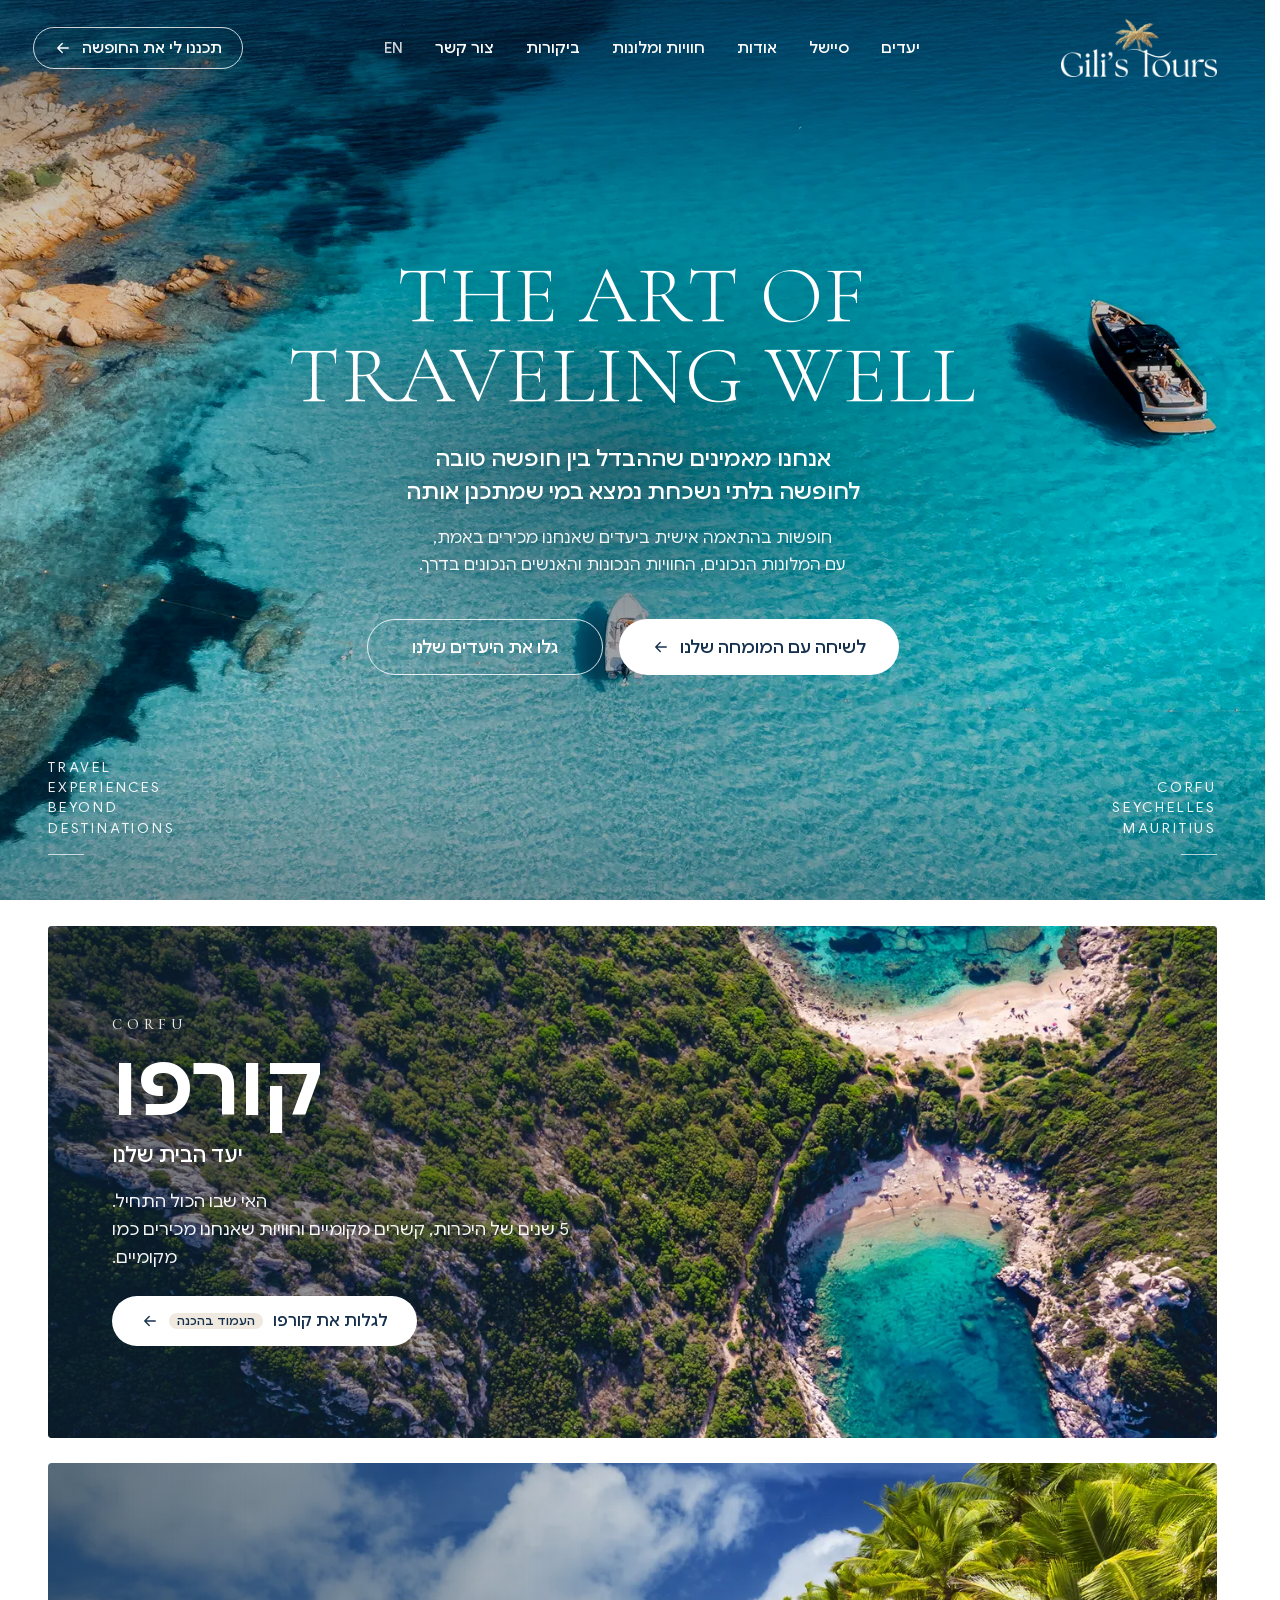
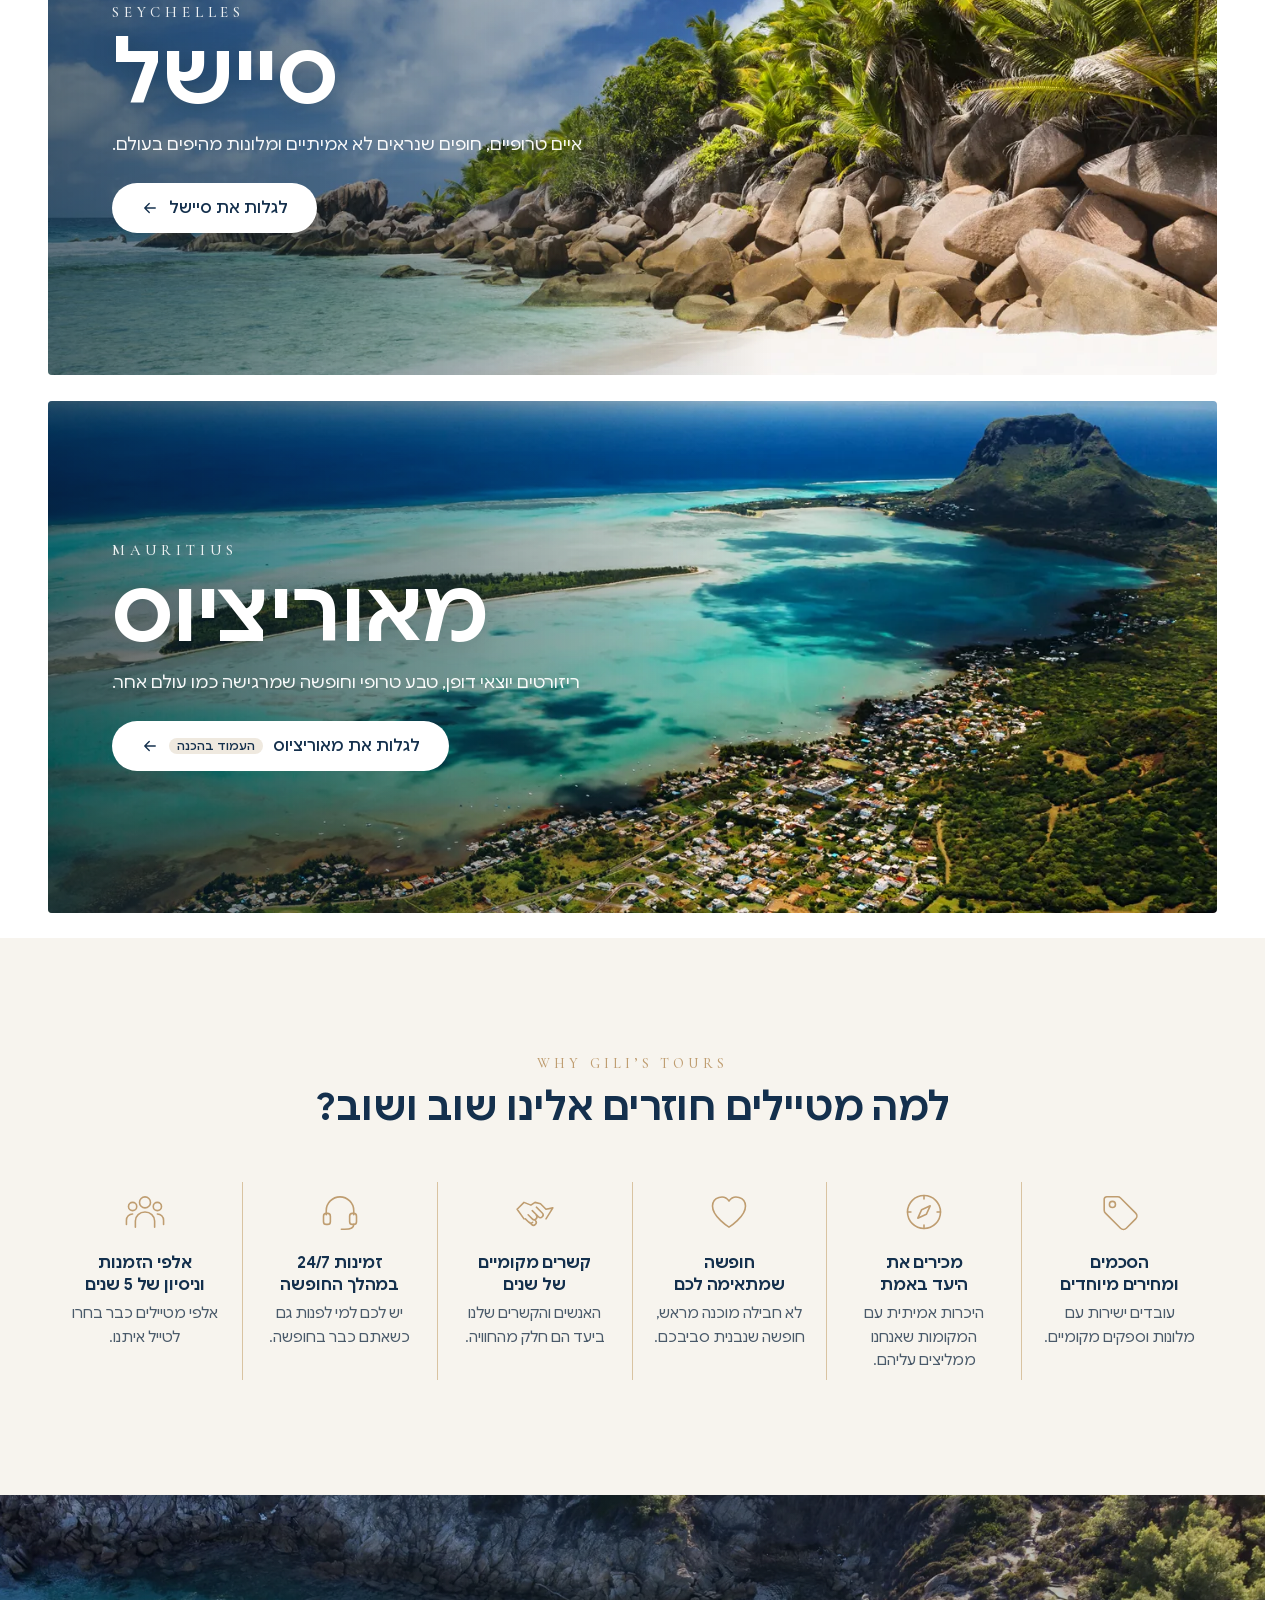
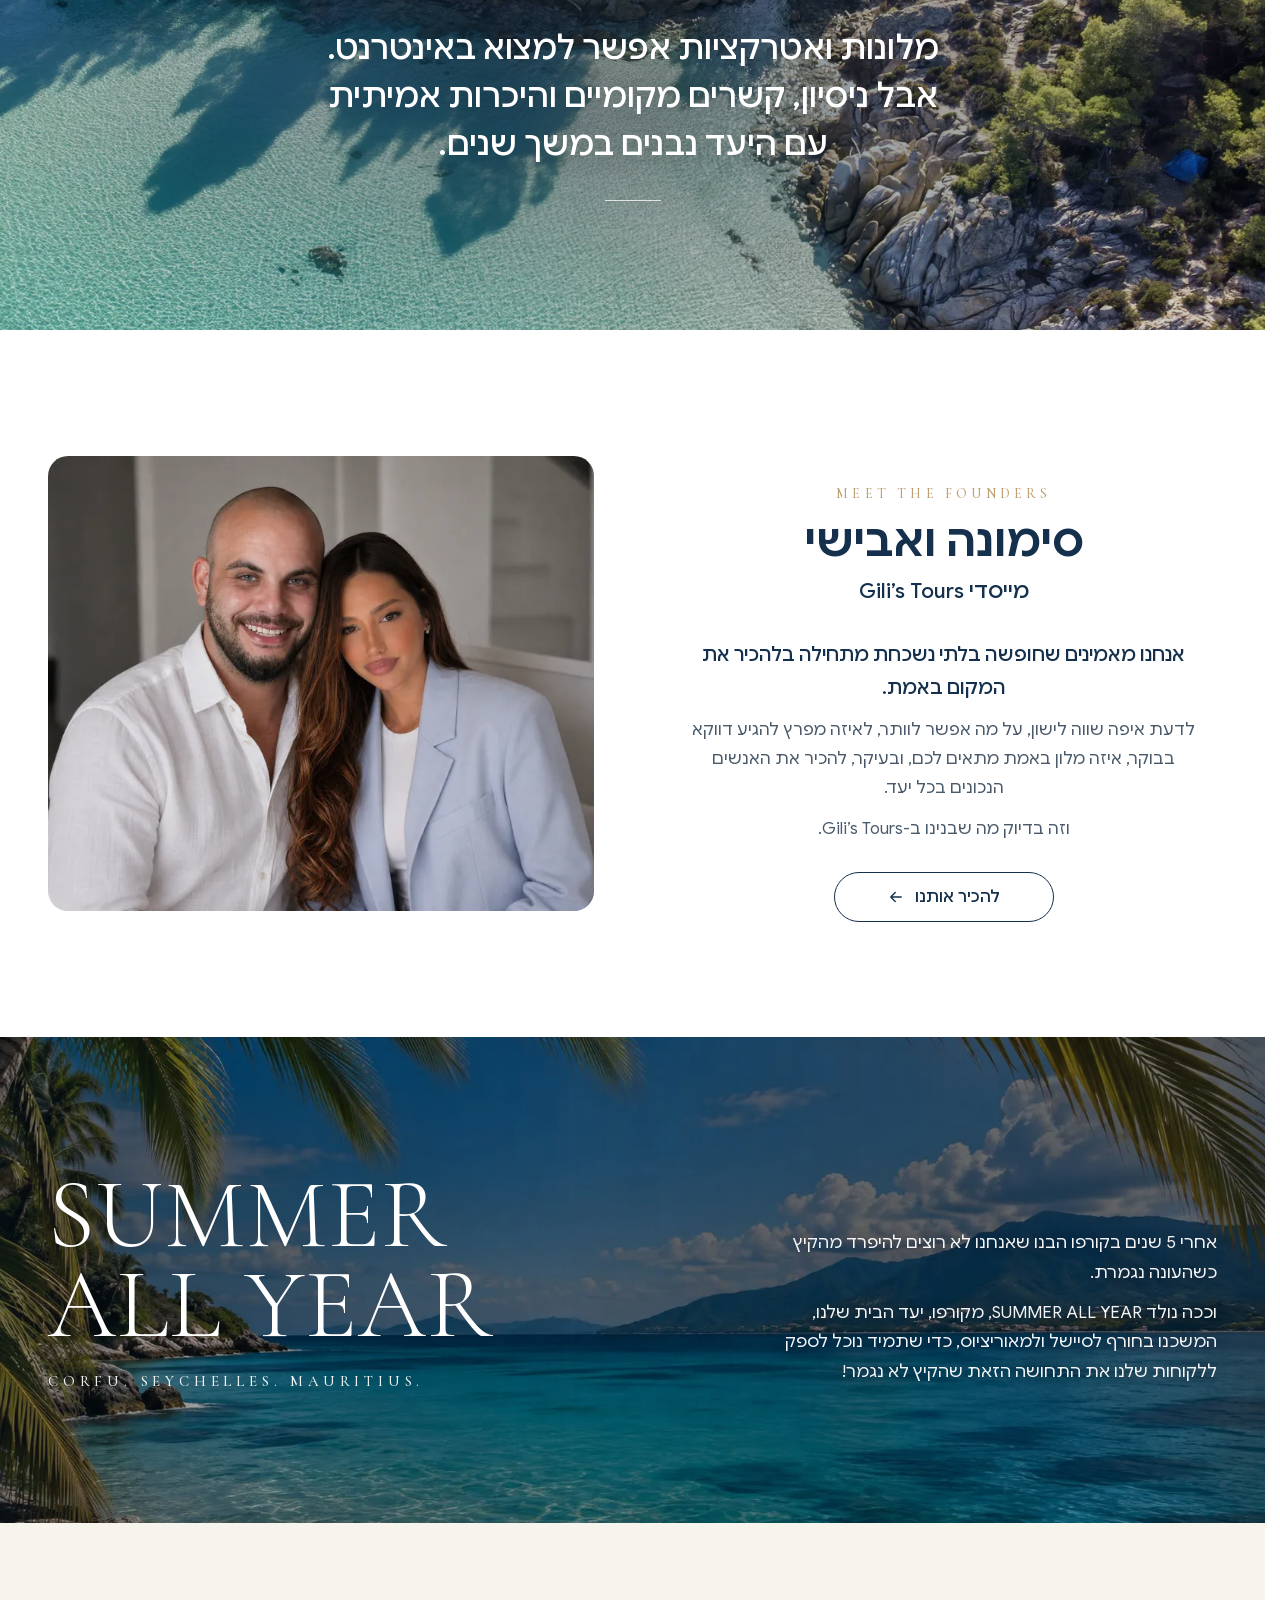
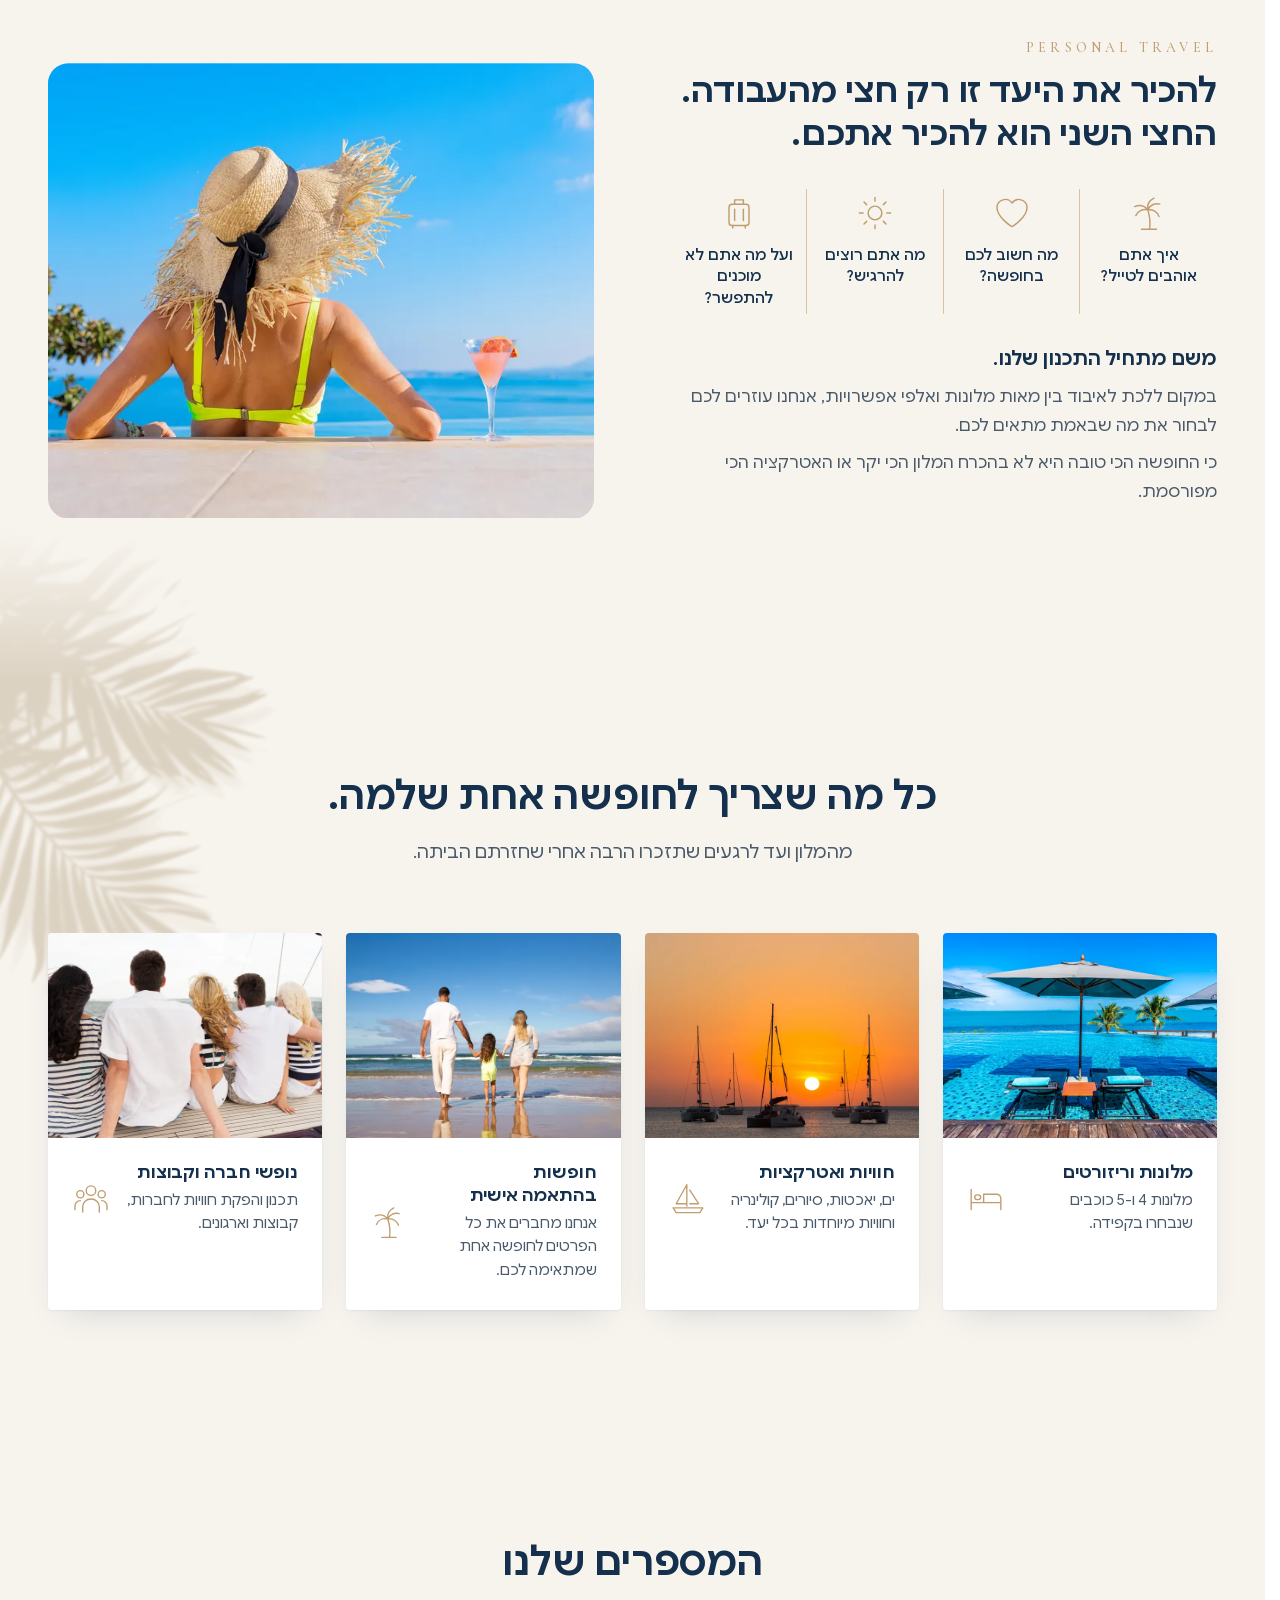
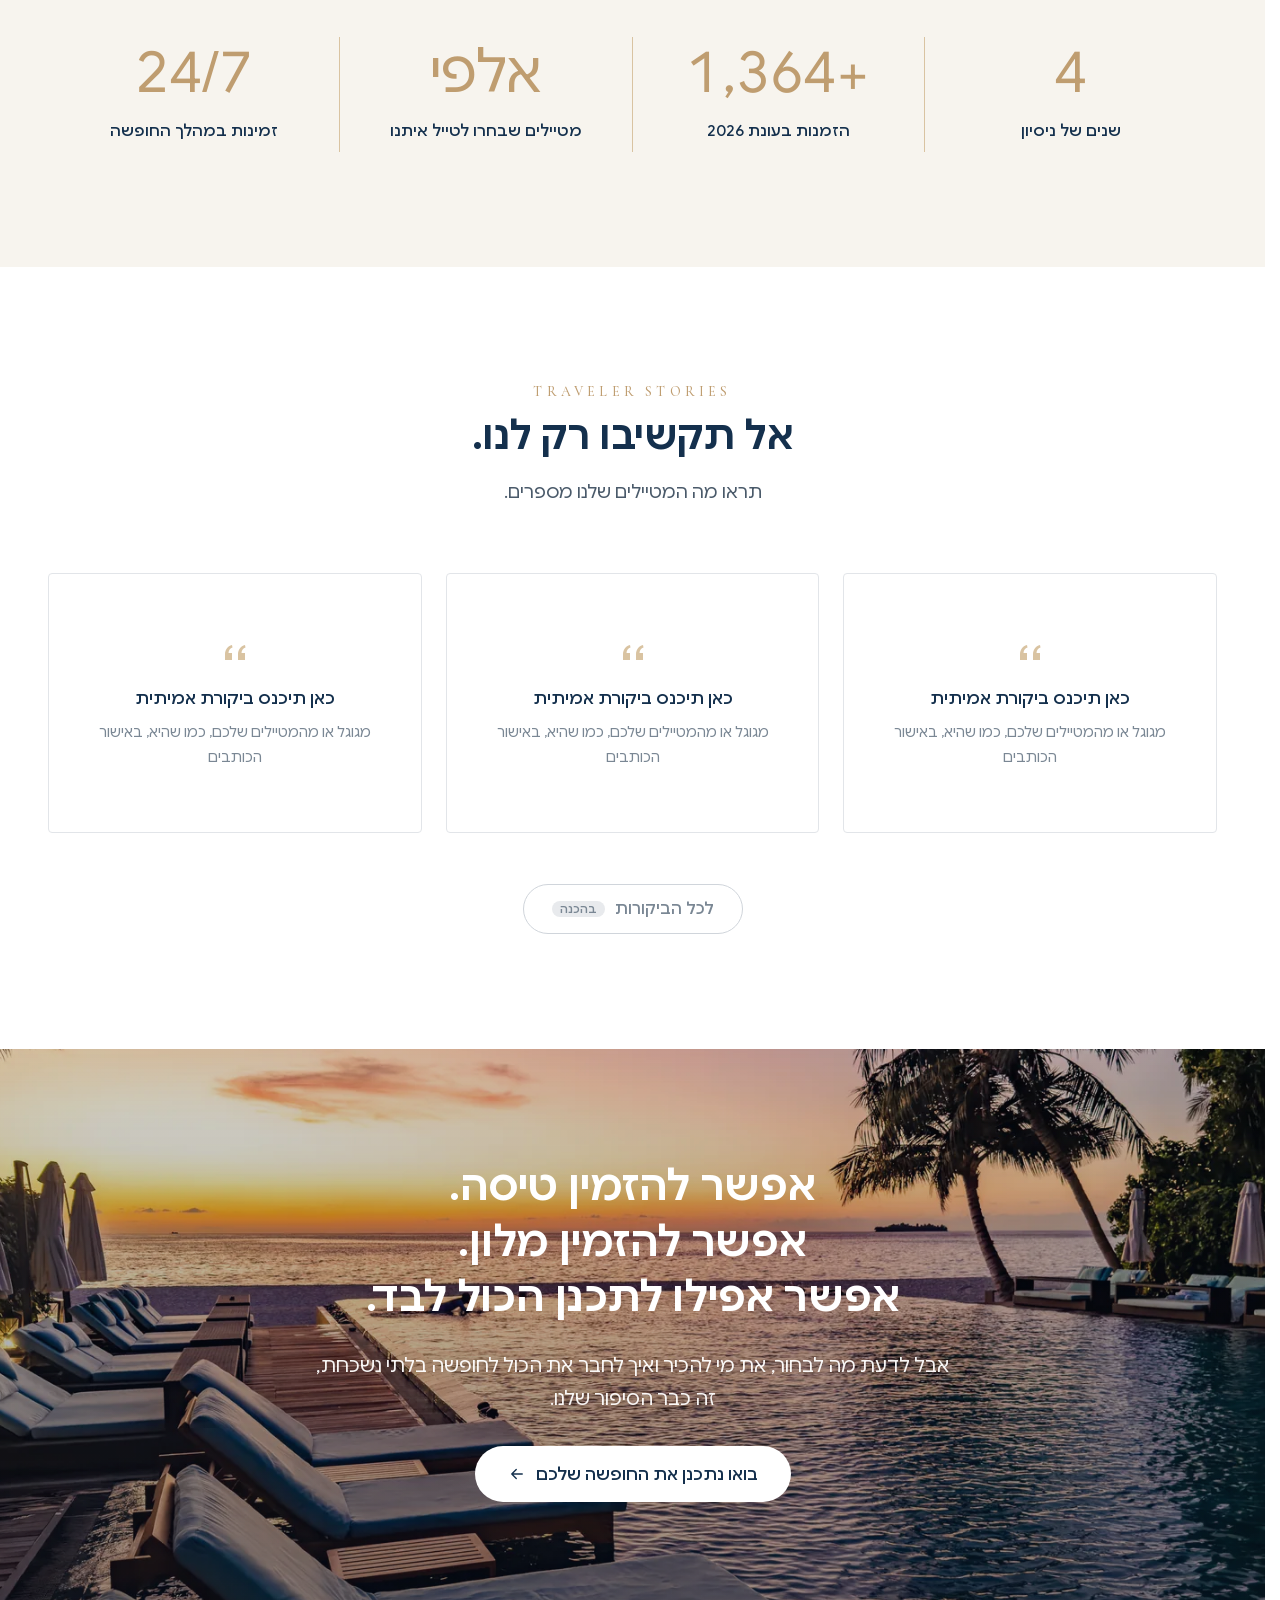
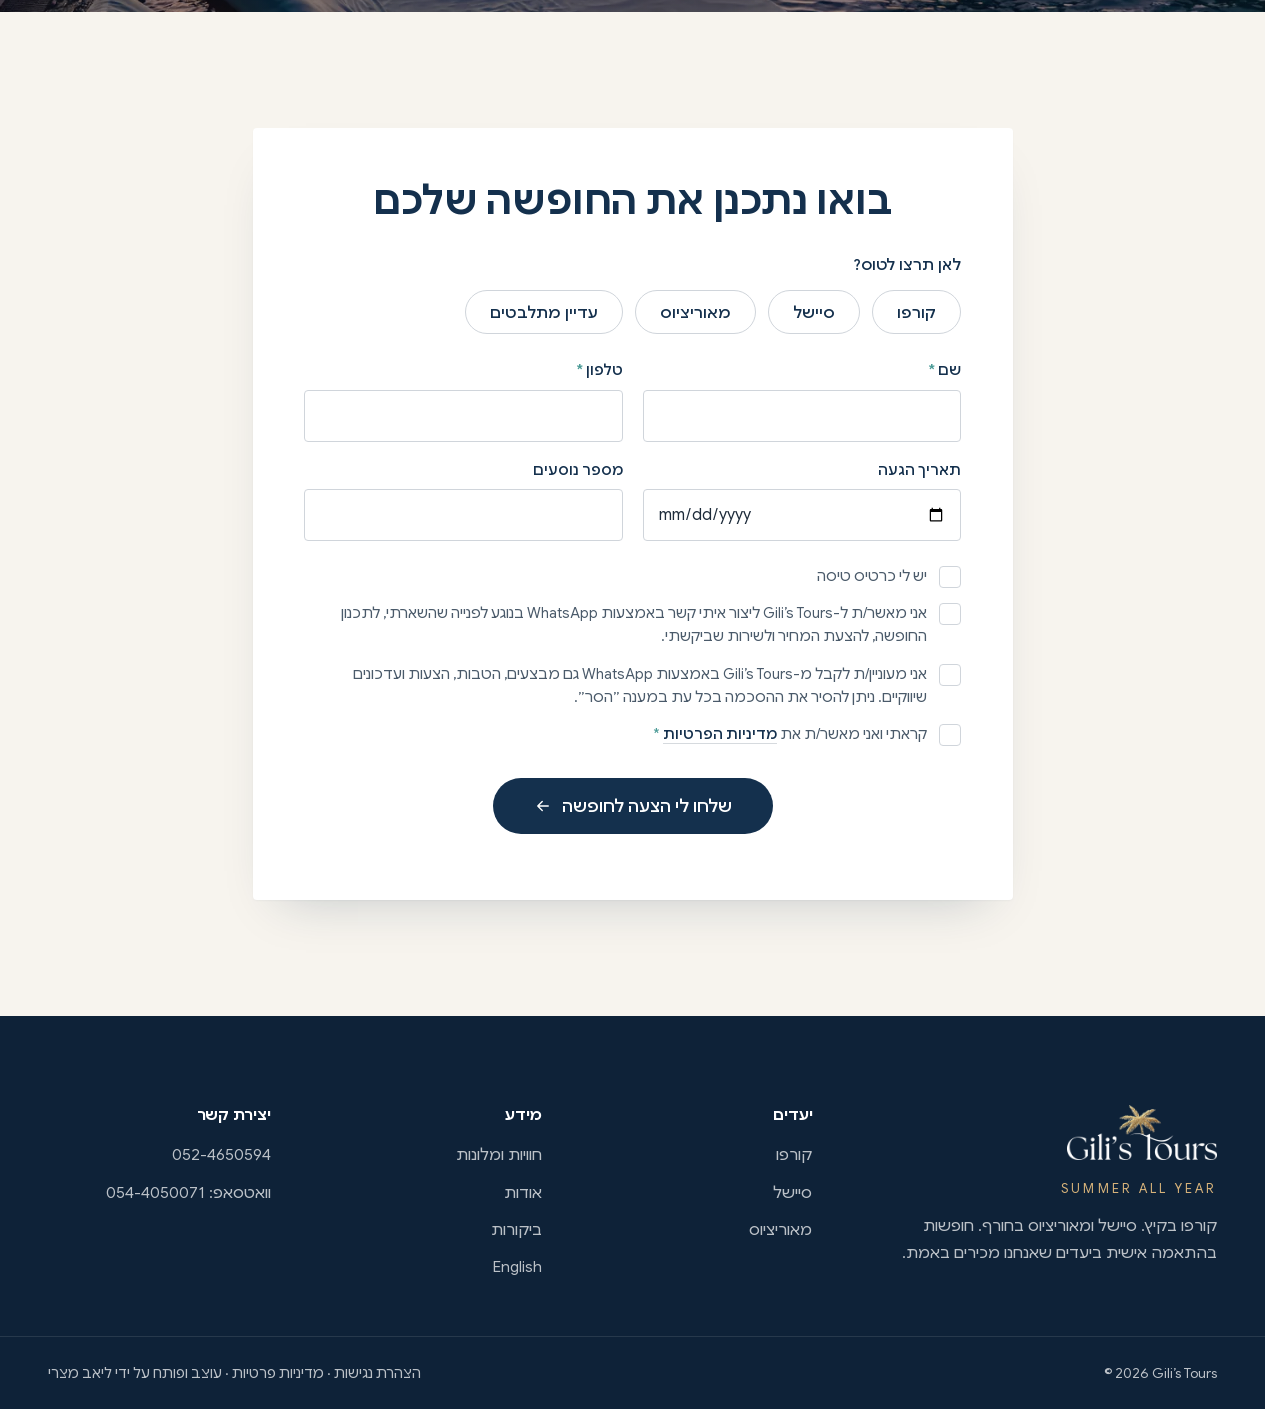
==== commit 2832342d: "preview update 2026-10-26_0930" ====
--- a/v2/index.html
+++ b/v2/index.html
@@ -14,8 +14,8 @@
 <link rel="preload" href="fonts/cormorant-garamond-300.woff2" as="font" type="font/woff2" crossorigin>
 <link rel="preload" as="image" href="img/hv-hero-1600.webp" imagesrcset="img/hv-hero-960.webp 960w, img/hv-hero-1600.webp 1600w, img/hv-hero-2560.webp 2560w" imagesizes="100vw" media="(min-width:701px)">
 <link rel="preload" as="image" href="img/hv-hero-m-720.webp" imagesrcset="img/hv-hero-m-720.webp 720w, img/hv-hero-m-1080.webp 1080w" imagesizes="100vw" media="(max-width:700px)">
-<link rel="stylesheet" href="css/site.css?v=1792998448">
-<link rel="stylesheet" href="css/home.css?v=1792998448">
+<link rel="stylesheet" href="css/site.css?v=1792999822">
+<link rel="stylesheet" href="css/home.css?v=1792999822">
 <script>document.documentElement.classList.add('js')</script>
 <script src="https://crm.liavmatzri.co.il/review.js" defer></script>
 </head>
@@ -252,7 +252,7 @@
     <ul class="hn-g">
       <li class="rv"><b class="hn" data-to="5" aria-hidden="true">5</b><span class="sr">5</span><span class="hn-l">שנים של ניסיון</span></li>
       <li class="rv"><b class="hn" data-to="1600" data-suf="+" dir="ltr" aria-hidden="true">1,600+</b><span class="sr">1,600+</span><span class="hn-l">הזמנות בעונת 2026</span></li>
-      <li class="rv"><b class="hn hn-word">אלפי מטיילים</b><span class="hn-l">שבחרו לטייל איתנו</span></li>
+      <li class="rv"><b class="hn">אלפי</b><span class="hn-l">מטיילים שבחרו לטייל איתנו</span></li>
       <li class="rv"><b class="hn" dir="ltr">24/7</b><span class="hn-l">זמינות במהלך החופשה</span></li>
     </ul>
   </div>
@@ -343,6 +343,6 @@
 
 <a class="wa-float" href="https://wa.me/972544050071?text=%D7%A9%D7%9C%D7%95%D7%9D%2C%20%D7%90%D7%A9%D7%9E%D7%97%20%D7%9C%D7%A4%D7%A8%D7%98%D7%99%D7%9D%20%D7%A2%D7%9C%20%D7%97%D7%95%D7%A4%D7%A9%D7%94" target="_blank" rel="noopener" aria-label="שיחה בוואטסאפ"><svg class="ic"><use href="#i-wa"/></svg></a>
 
-<script src="js/home.js?v=1792998448" defer></script>
+<script src="js/home.js?v=1792999822" defer></script>
 </body>
 </html>
--- a/v2/css/home.css
+++ b/v2/css/home.css
@@ -170,8 +170,8 @@
 .hn-g{display:grid;grid-template-columns:repeat(4,1fr)}
 .hn-g li{display:flex;flex-direction:column;align-items:center;text-align:center;padding:8px 16px;border-inline-start:1px solid var(--sand-lt)/* qa-allow: line (מפרידים דקים בין המספרים) */}
 .hn-g li:first-child{border-inline-start:0}
-.hn{font:300 clamp(54px,5.6vw,80px)/1 var(--serif);color:var(--sand);font-variant-numeric:lining-nums tabular-nums;min-height:1em}
-.hn-word{font:500 clamp(26px,2.4vw,34px)/1 var(--ff);color:var(--sand);display:flex;align-items:center;min-height:clamp(54px,5.6vw,80px)}
+/* ארבעת הערכים באותו פונט ובאותו גודל: "אלפי" הוא מילה, והסריף האנגלי בלי עברית היה מחליף לה פונט */
+.hn{font:400 clamp(46px,4.4vw,64px)/1 var(--ff);letter-spacing:-.01em;color:var(--sand);font-variant-numeric:lining-nums tabular-nums;min-height:1em}
 .hn-l{margin-top:16px;font-size:15.5px;font-weight:500;color:var(--navy)}
 
 /* ביקורות: מסגרות שמורות, נקיות */
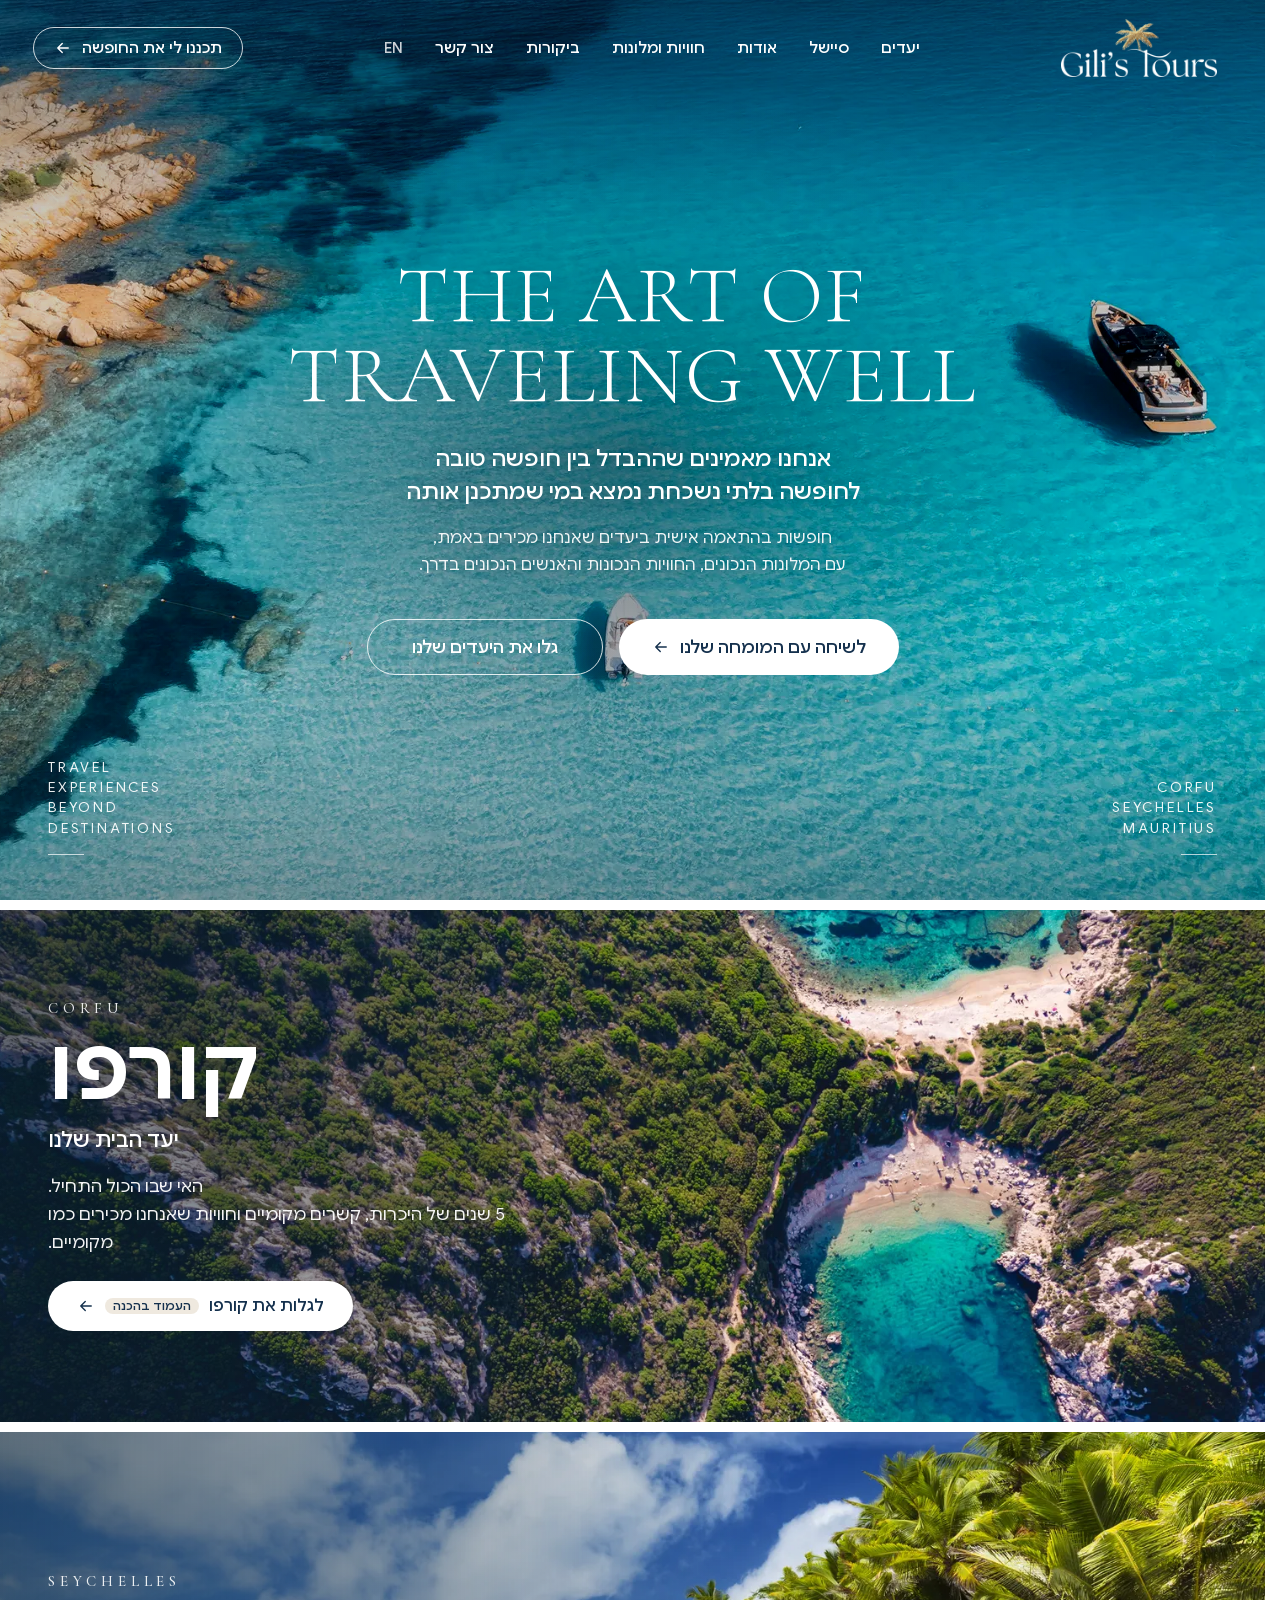
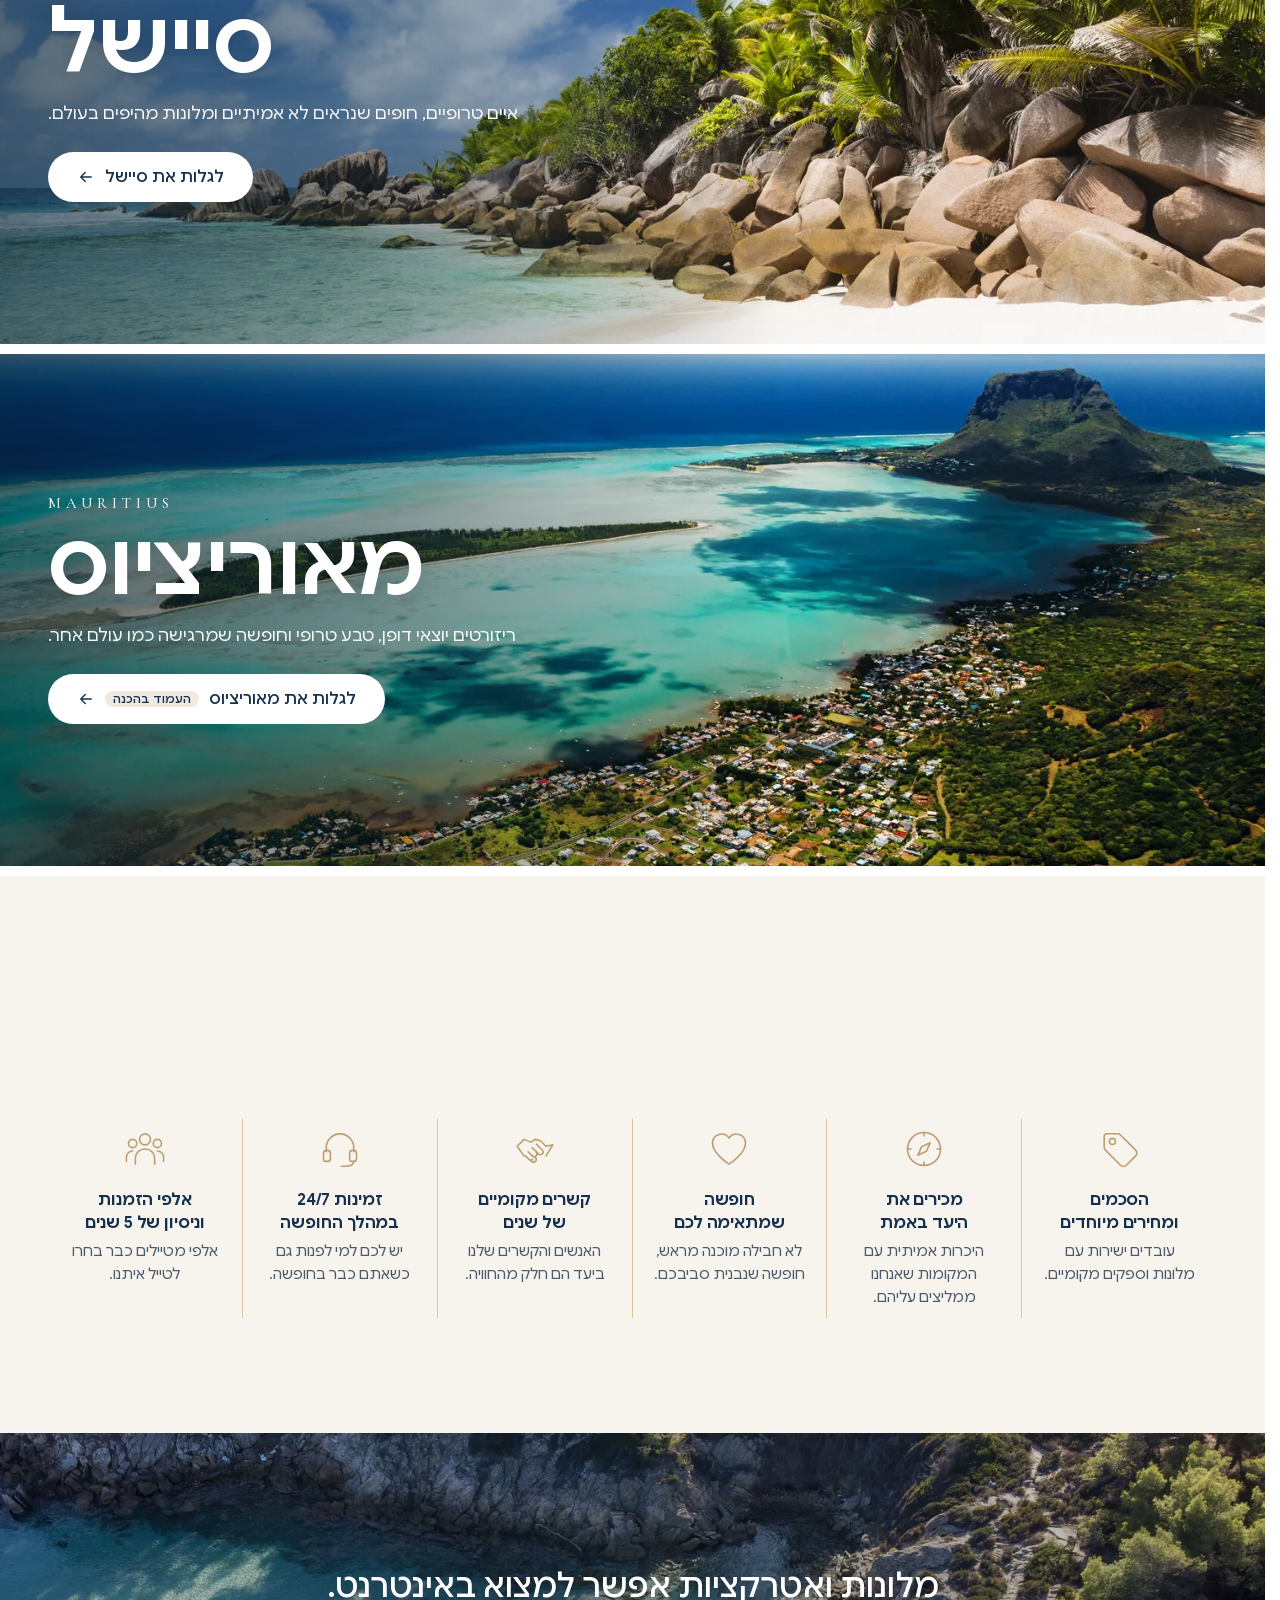
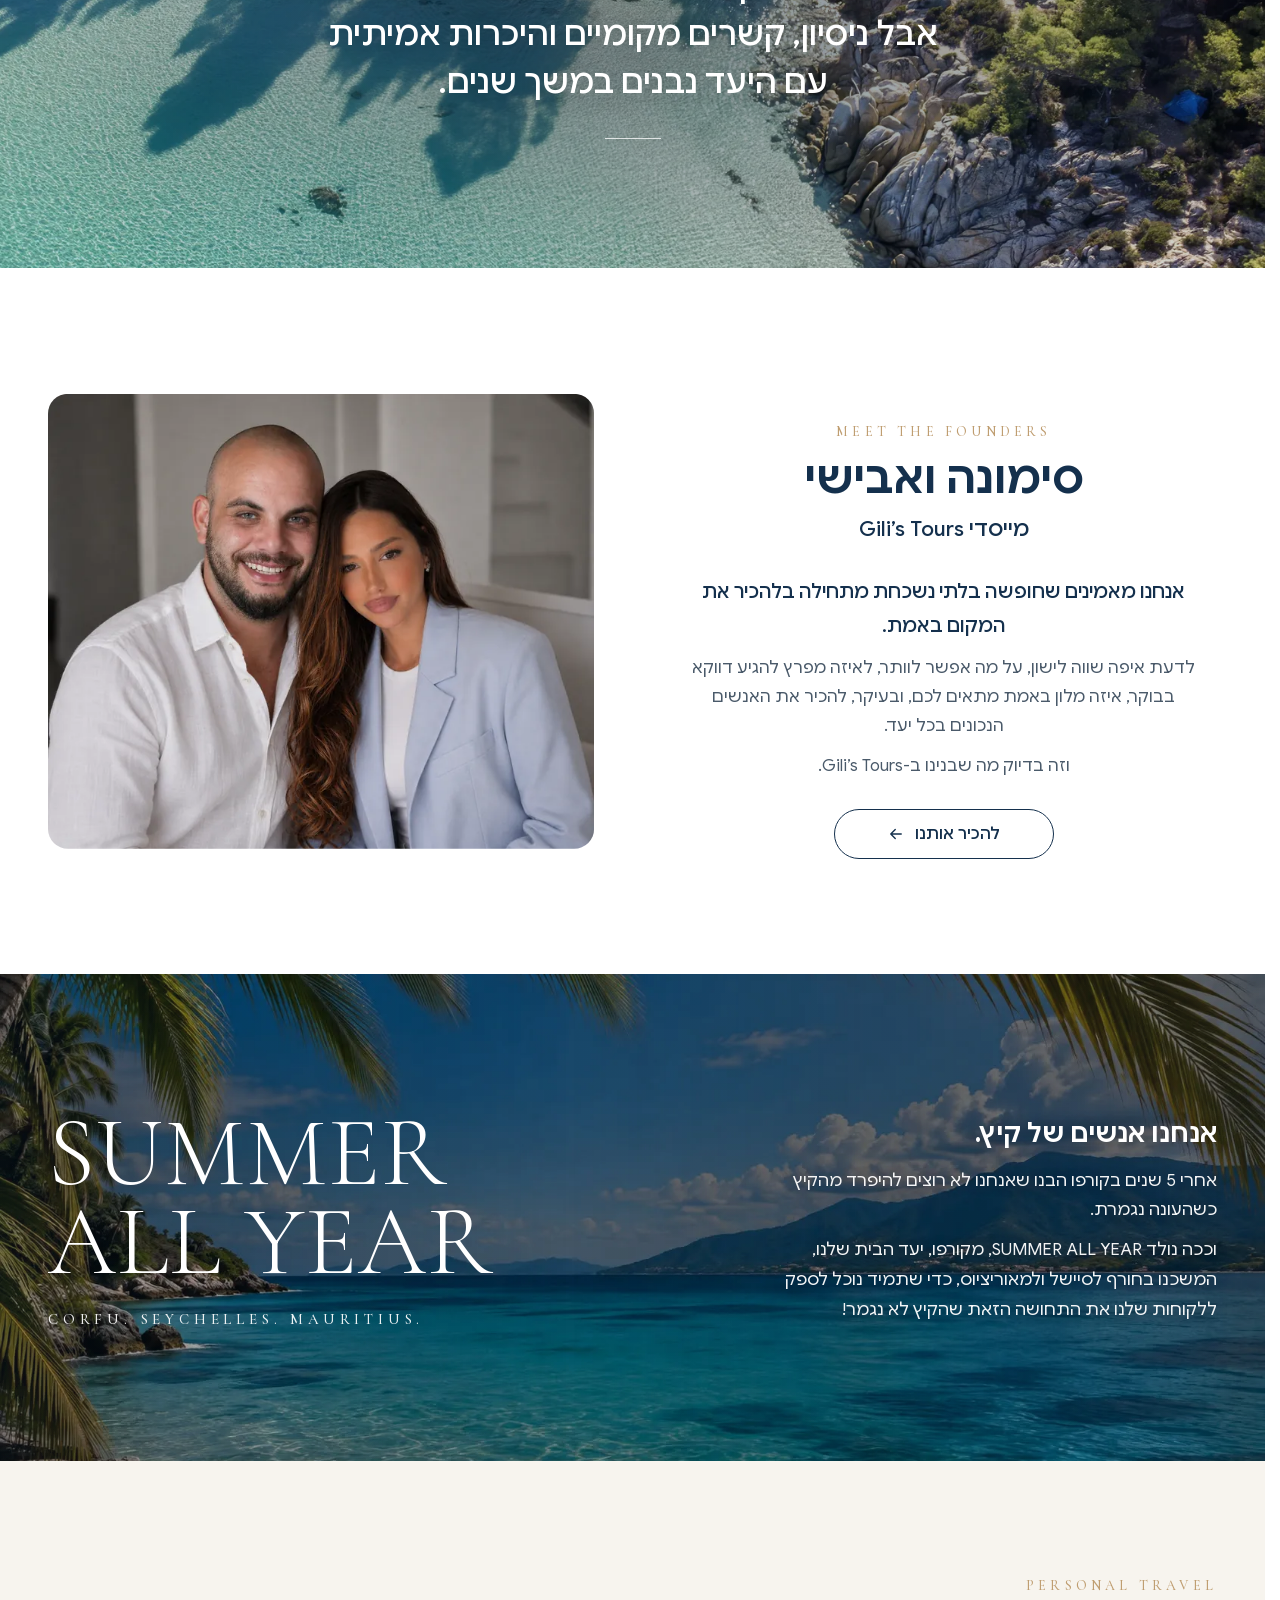
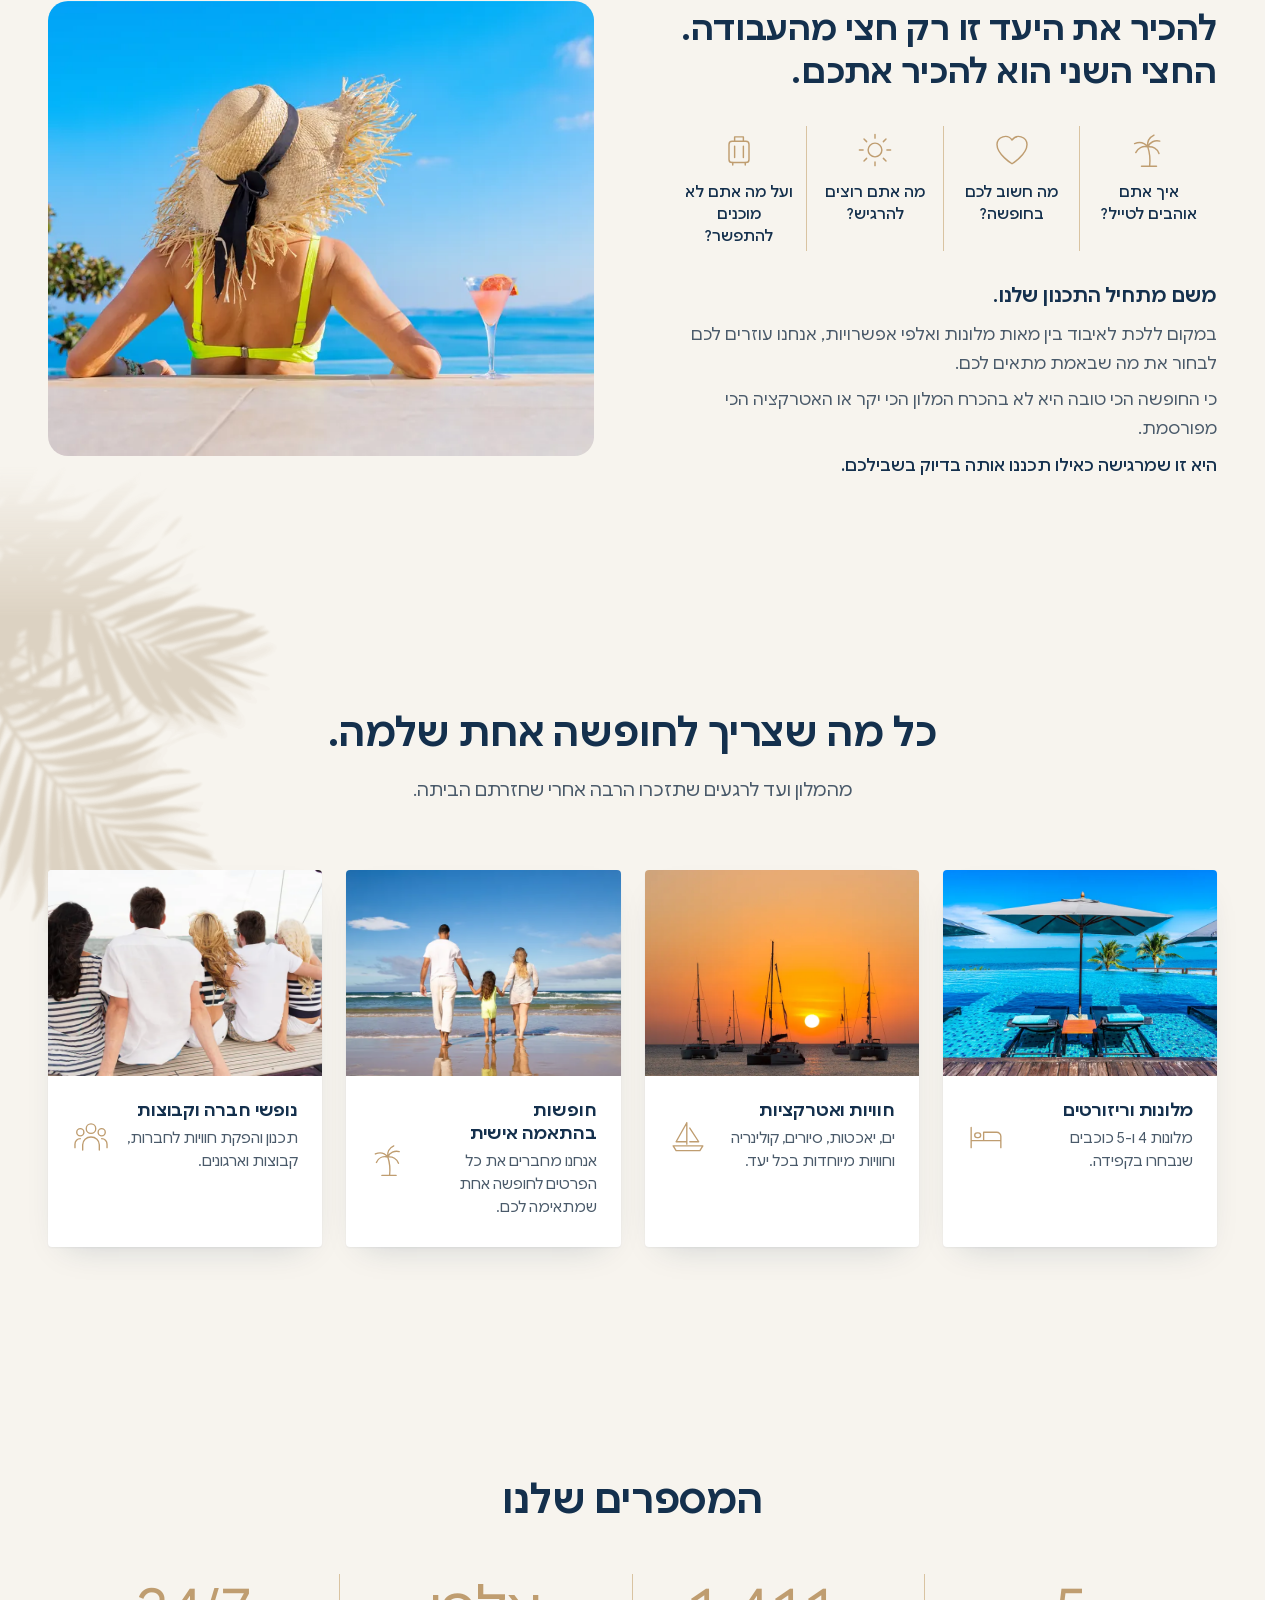
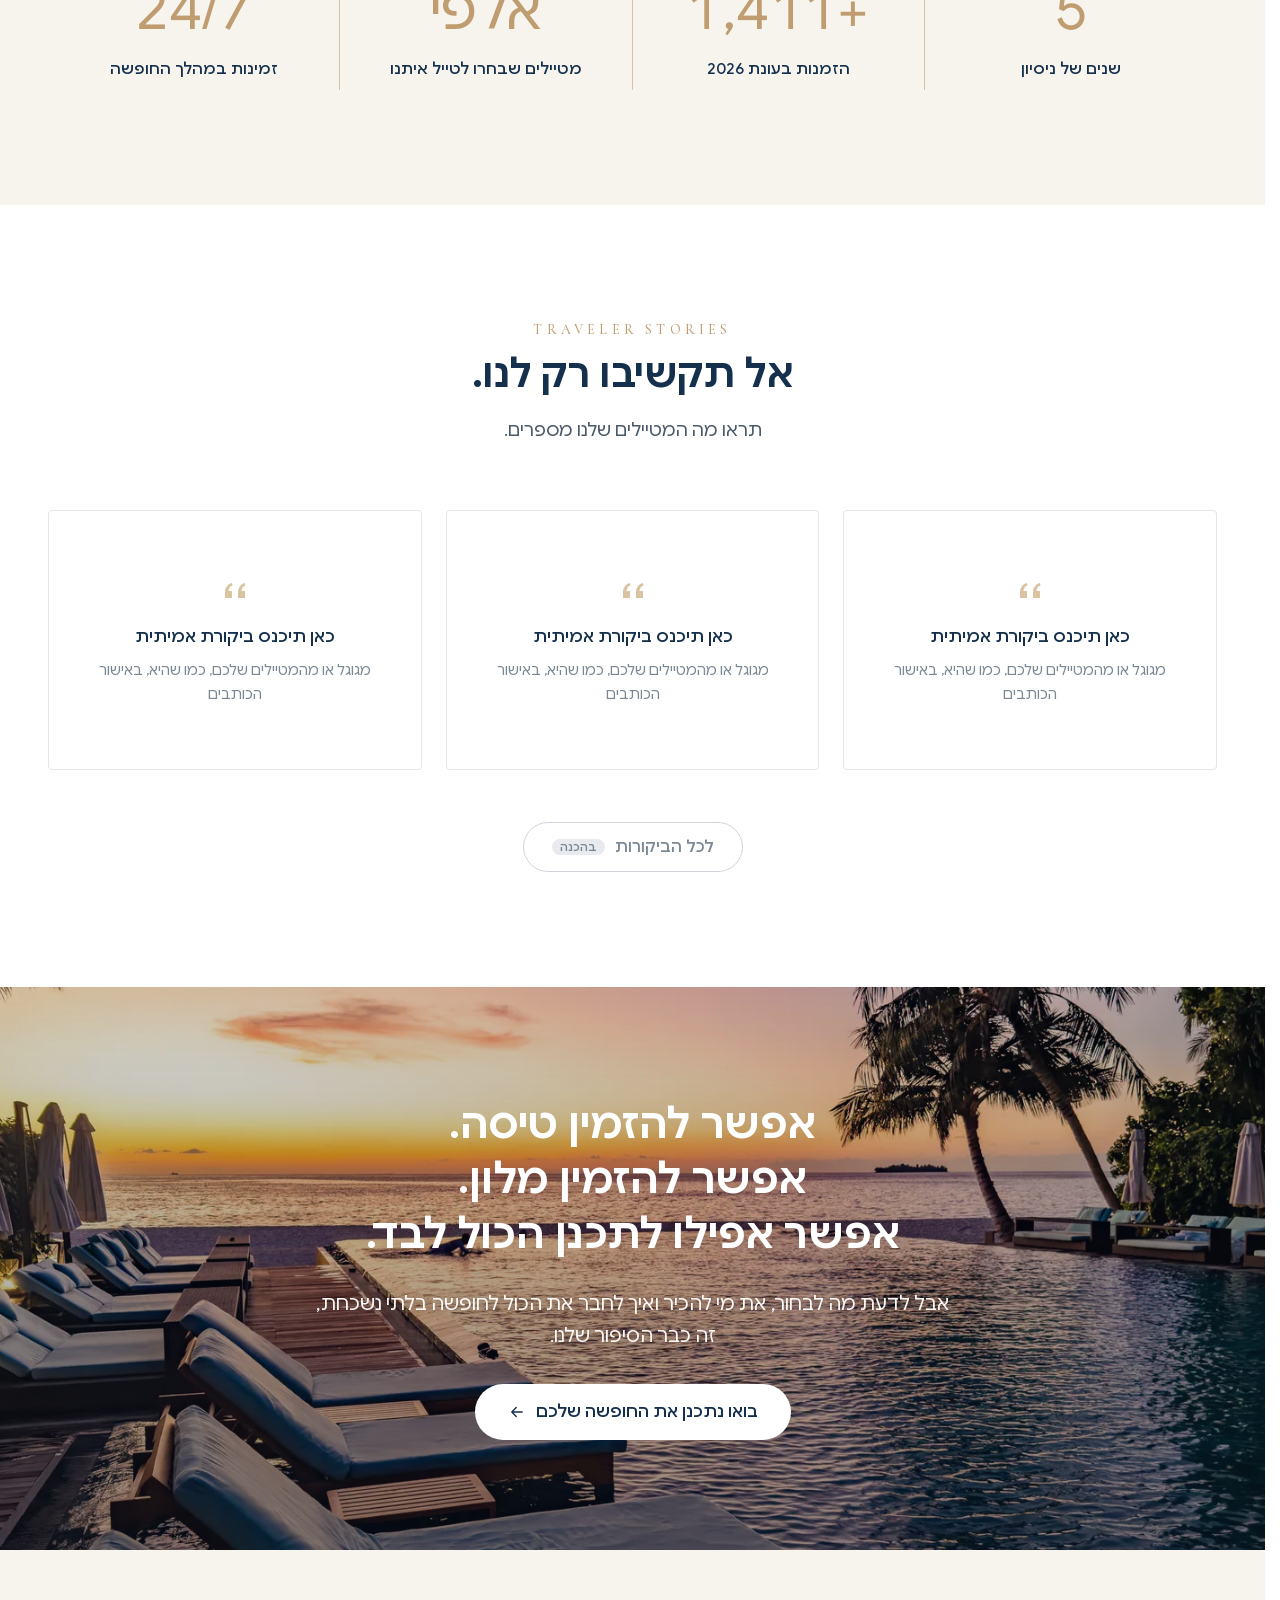
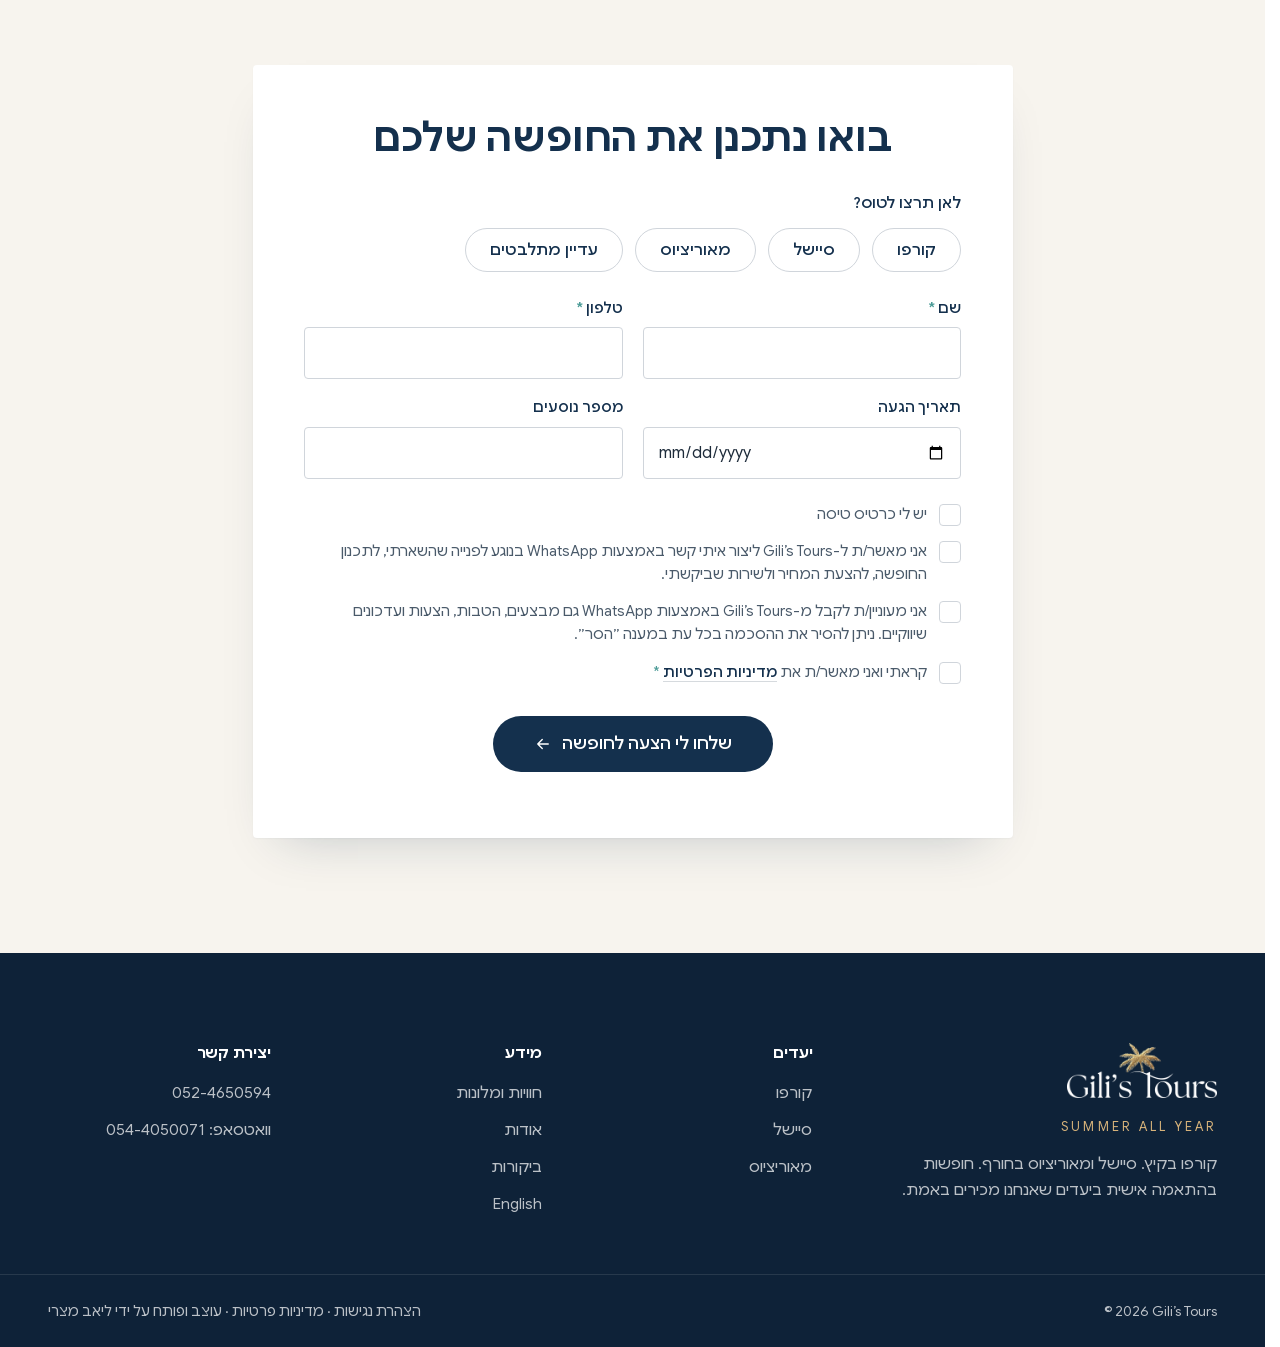
==== commit 0174b4bc: "preview update 2026-10-26_0952" ====
--- a/v2/index.html
+++ b/v2/index.html
@@ -14,8 +14,8 @@
 <link rel="preload" href="fonts/cormorant-garamond-300.woff2" as="font" type="font/woff2" crossorigin>
 <link rel="preload" as="image" href="img/hv-hero-1600.webp" imagesrcset="img/hv-hero-960.webp 960w, img/hv-hero-1600.webp 1600w, img/hv-hero-2560.webp 2560w" imagesizes="100vw" media="(min-width:701px)">
 <link rel="preload" as="image" href="img/hv-hero-m-720.webp" imagesrcset="img/hv-hero-m-720.webp 720w, img/hv-hero-m-1080.webp 1080w" imagesizes="100vw" media="(max-width:700px)">
-<link rel="stylesheet" href="css/site.css?v=1792999822">
-<link rel="stylesheet" href="css/home.css?v=1792999822">
+<link rel="stylesheet" href="css/site.css?v=1793001110">
+<link rel="stylesheet" href="css/home.css?v=1793001110">
 <script>document.documentElement.classList.add('js')</script>
 <script src="https://crm.liavmatzri.co.il/review.js" defer></script>
 </head>
@@ -96,7 +96,7 @@
   <article class="hd" id="db-corfu" aria-labelledby="db-corfu-t">
     <picture class="hd-media" aria-hidden="true">
       <source media="(max-width:700px)" srcset="img/hv-corfu-m-720.webp 720w, img/hv-corfu-m-1080.webp 1080w" sizes="100vw">
-      <img src="img/hv-corfu-d-1600.webp" srcset="img/hv-corfu-d-960.webp 960w, img/hv-corfu-d-1600.webp 1600w, img/hv-corfu-d-2560.webp 2560w" sizes="(max-width:1440px) 100vw, 1440px" alt="" width="2560" height="1089" loading="lazy" decoding="async">
+      <img src="img/hv-corfu-d-1600.webp" srcset="img/hv-corfu-d-960.webp 960w, img/hv-corfu-d-1600.webp 1600w, img/hv-corfu-d-2560.webp 2560w" sizes="100vw" alt="" width="2560" height="1089" loading="lazy" decoding="async">
     </picture>
     <div class="hd-txt">
       <p class="hd-en" lang="en">Corfu</p>
@@ -110,7 +110,7 @@
   <article class="hd" id="db-sey" aria-labelledby="db-sey-t">
     <picture class="hd-media" aria-hidden="true">
       <source media="(max-width:700px)" srcset="img/hv-sey-m-720.webp 720w, img/hv-sey-m-1080.webp 1080w" sizes="100vw">
-      <img src="img/hv-sey-d-1600.webp" srcset="img/hv-sey-d-960.webp 960w, img/hv-sey-d-1600.webp 1600w, img/hv-sey-d-2560.webp 2560w" sizes="(max-width:1440px) 100vw, 1440px" alt="" width="2560" height="1089" loading="lazy" decoding="async">
+      <img src="img/hv-sey-d-1600.webp" srcset="img/hv-sey-d-960.webp 960w, img/hv-sey-d-1600.webp 1600w, img/hv-sey-d-2560.webp 2560w" sizes="100vw" alt="" width="2560" height="1089" loading="lazy" decoding="async">
     </picture>
     <div class="hd-txt">
       <p class="hd-en" lang="en">Seychelles</p>
@@ -123,7 +123,7 @@
   <article class="hd" id="db-mru" aria-labelledby="db-mru-t">
     <picture class="hd-media" aria-hidden="true">
       <source media="(max-width:700px)" srcset="img/hv-mru-m-720.webp 720w, img/hv-mru-m-1080.webp 1080w" sizes="100vw">
-      <img src="img/hv-mru-d-1600.webp" srcset="img/hv-mru-d-960.webp 960w, img/hv-mru-d-1600.webp 1600w, img/hv-mru-d-2560.webp 2560w" sizes="(max-width:1440px) 100vw, 1440px" alt="" width="2560" height="1089" loading="lazy" decoding="async">
+      <img src="img/hv-mru-d-1600.webp" srcset="img/hv-mru-d-960.webp 960w, img/hv-mru-d-1600.webp 1600w, img/hv-mru-d-2560.webp 2560w" sizes="100vw" alt="" width="2560" height="1089" loading="lazy" decoding="async">
     </picture>
     <div class="hd-txt">
       <p class="hd-en" lang="en">Mauritius</p>
@@ -343,6 +343,6 @@
 
 <a class="wa-float" href="https://wa.me/972544050071?text=%D7%A9%D7%9C%D7%95%D7%9D%2C%20%D7%90%D7%A9%D7%9E%D7%97%20%D7%9C%D7%A4%D7%A8%D7%98%D7%99%D7%9D%20%D7%A2%D7%9C%20%D7%97%D7%95%D7%A4%D7%A9%D7%94" target="_blank" rel="noopener" aria-label="שיחה בוואטסאפ"><svg class="ic"><use href="#i-wa"/></svg></a>
 
-<script src="js/home.js?v=1792999822" defer></script>
+<script src="js/home.js?v=1793001110" defer></script>
 </body>
 </html>
--- a/v2/css/home.css
+++ b/v2/css/home.css
@@ -57,13 +57,14 @@
 .js .hv-hero.ready .hv-hero-in>:nth-child(4){transition-delay:.4s}
 
 /* היעדים: שלוש תמונות אחת מתחת לשנייה, לא ברוחב המסך, רווח לבן ביניהן. הטקסט בצד שמאל כמו בסקיצה */
-.hv-dest{display:grid;gap:clamp(16px,2vw,28px);max-width:calc(1440px + var(--pad)*2);margin-inline:auto;padding:clamp(16px,2vw,28px) var(--pad)/* qa-allow: sec (הרווח הלבן בין היעדים ומסביבם, כמו בבקשה שלה) */}
-.hd{position:relative;overflow:hidden;min-height:clamp(420px,40vw,600px);display:flex;align-items:center;justify-content:flex-end;color:#fff;isolation:isolate;border-radius:4px}
+/* פסי היעד ברוחב מלא (כמו בסקיצת הדסקטופ שלה), עם פס לבן דק בין יעד ליעד */
+.hv-dest{display:grid;gap:10px;padding-block:10px/* qa-allow: sec (הפס הלבן הדק בין היעדים, כמו בסקיצה) */}
+.hd{position:relative;overflow:hidden;min-height:clamp(420px,40vw,600px);display:flex;align-items:center;justify-content:flex-end;color:#fff;isolation:isolate}
 .hd-media{position:absolute;inset:-6% 0;z-index:-2}
 .hd-media img{width:100%;height:100%;object-fit:cover;transition:transform 1.6s var(--ease)}
 .hd:hover .hd-media img{transform:scale(1.03)}
 .hd::after{content:"";position:absolute;inset:0;z-index:-1;background:linear-gradient(90deg,rgba(6,30,46,.62),rgba(6,30,46,.34) 34%,rgba(6,30,46,0) 62%)}
-.hd-txt{width:min(470px,100%);margin-left:clamp(28px,5vw,72px);text-align:left/* qa-allow: physical (הטקסט בצד שמאל של התמונה, כמו בסקיצה של סימונה) */}
+.hd-txt{width:min(470px,100%);margin-left:max(var(--pad),calc((100% - var(--max))/2));text-align:left/* qa-allow: physical (הטקסט בצד שמאל של התמונה, כמו בסקיצה של סימונה) */}
 .hd-en{font:500 15px/1 var(--serif);letter-spacing:.32em;text-transform:uppercase;color:rgba(255,255,255,.9);margin-bottom:12px}
 .hd-name{font-size:clamp(56px,6.6vw,100px);line-height:1;color:#fff;letter-spacing:-.01em;text-shadow:0 2px 24px rgba(0,0,0,.18)}
 .hd-home{font-size:clamp(19px,1.6vw,23px);font-weight:500;margin-top:10px}
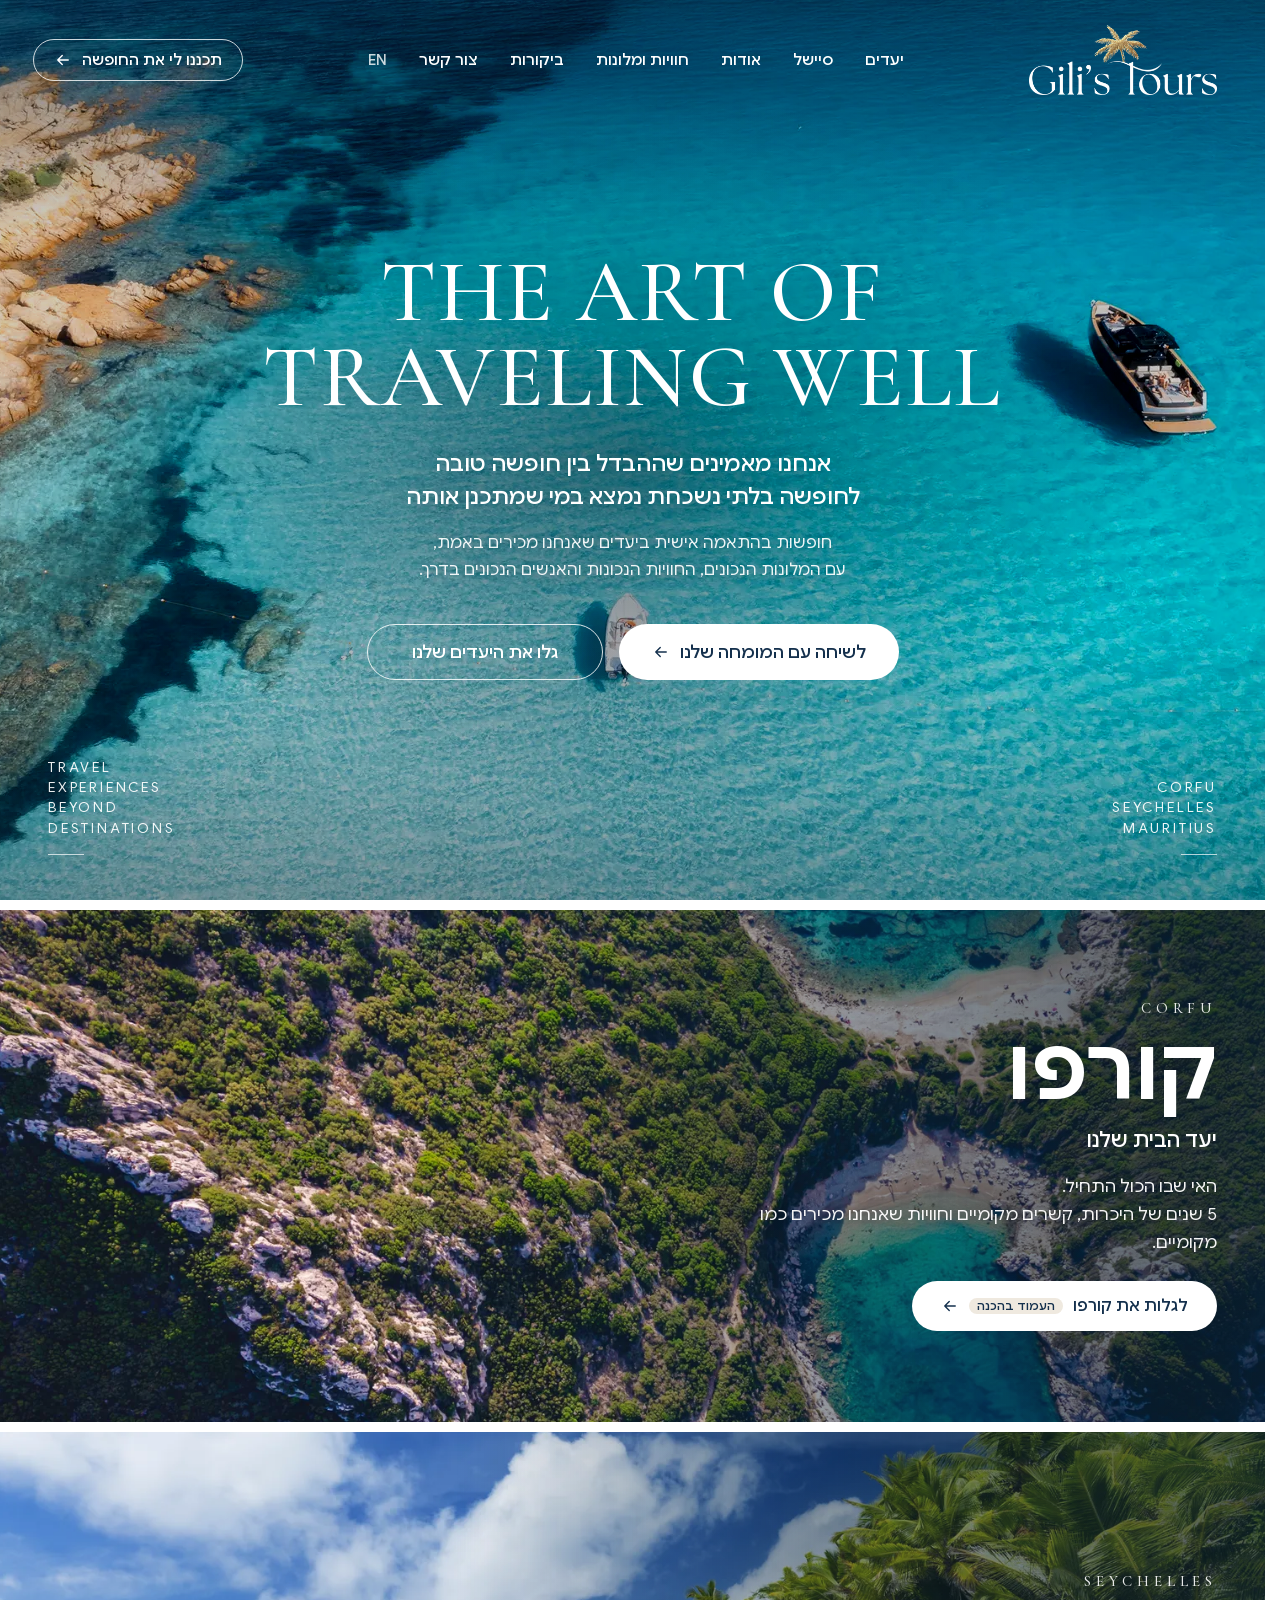
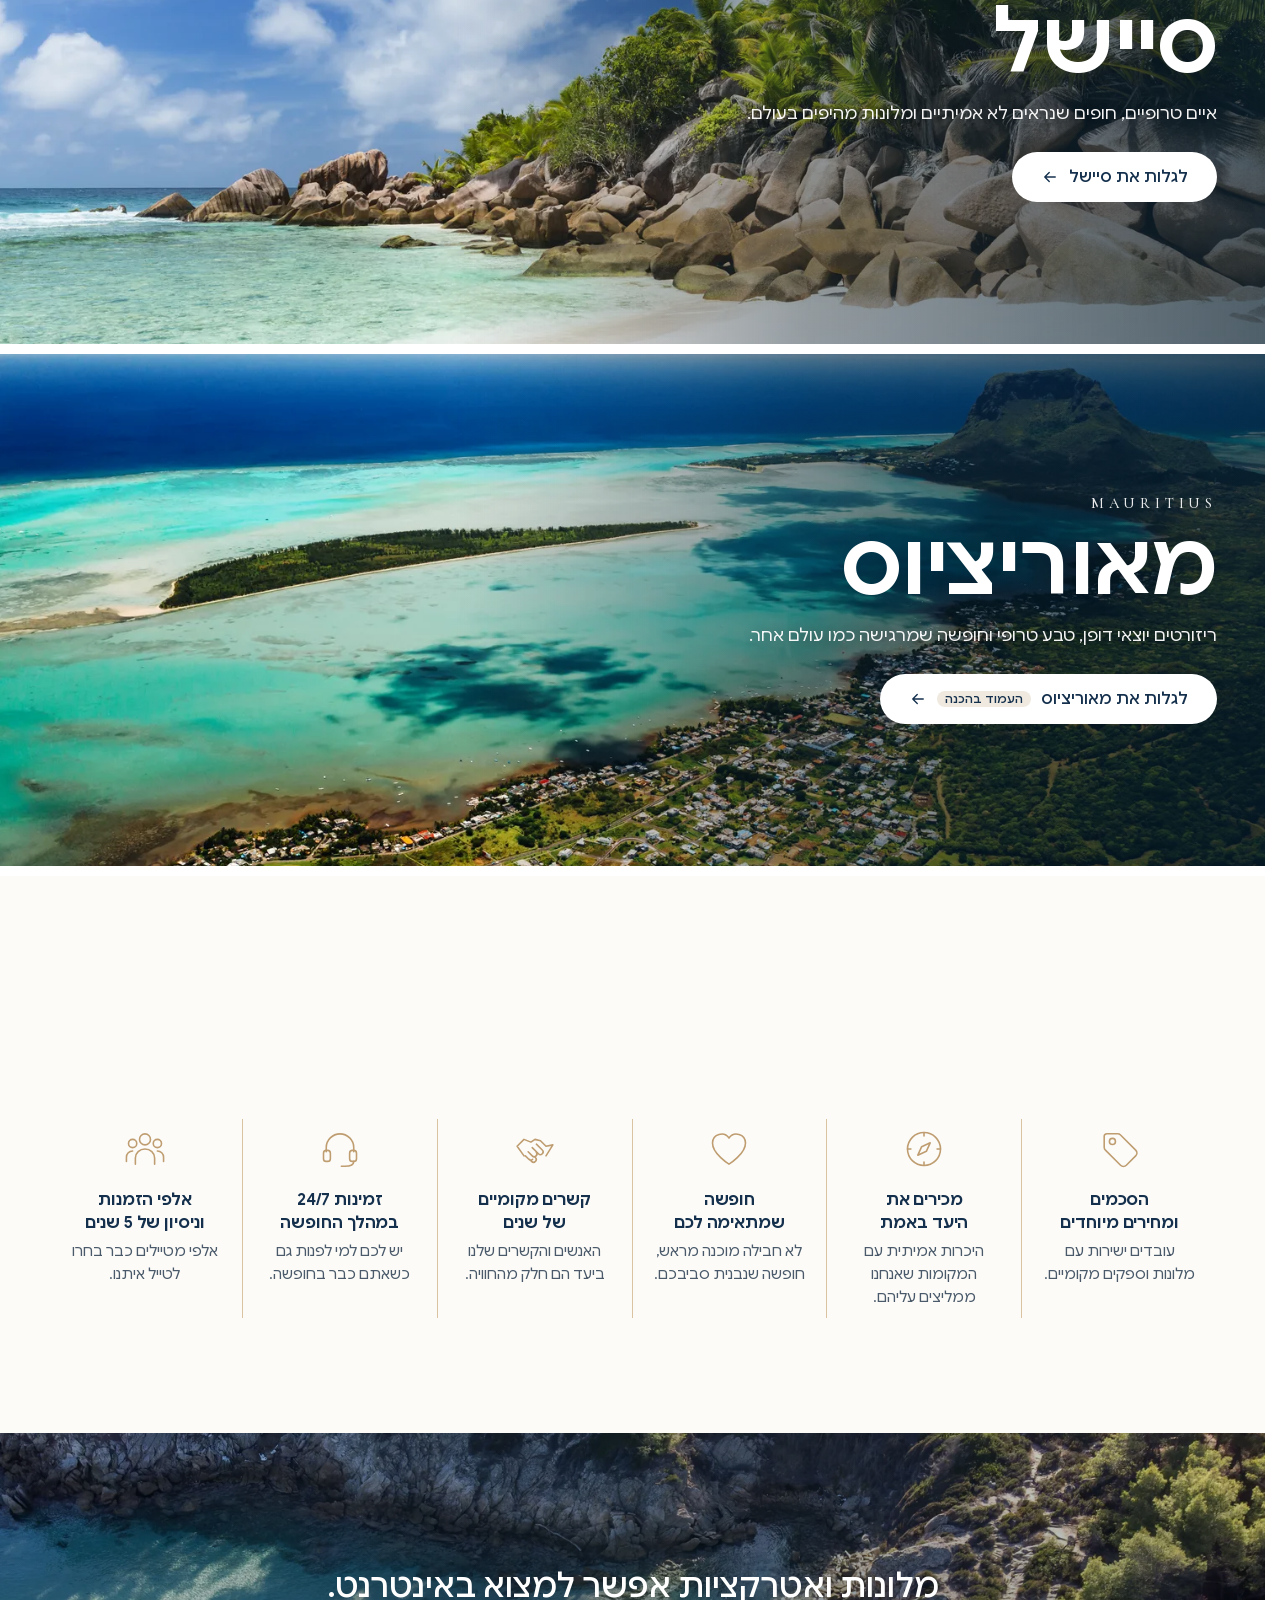
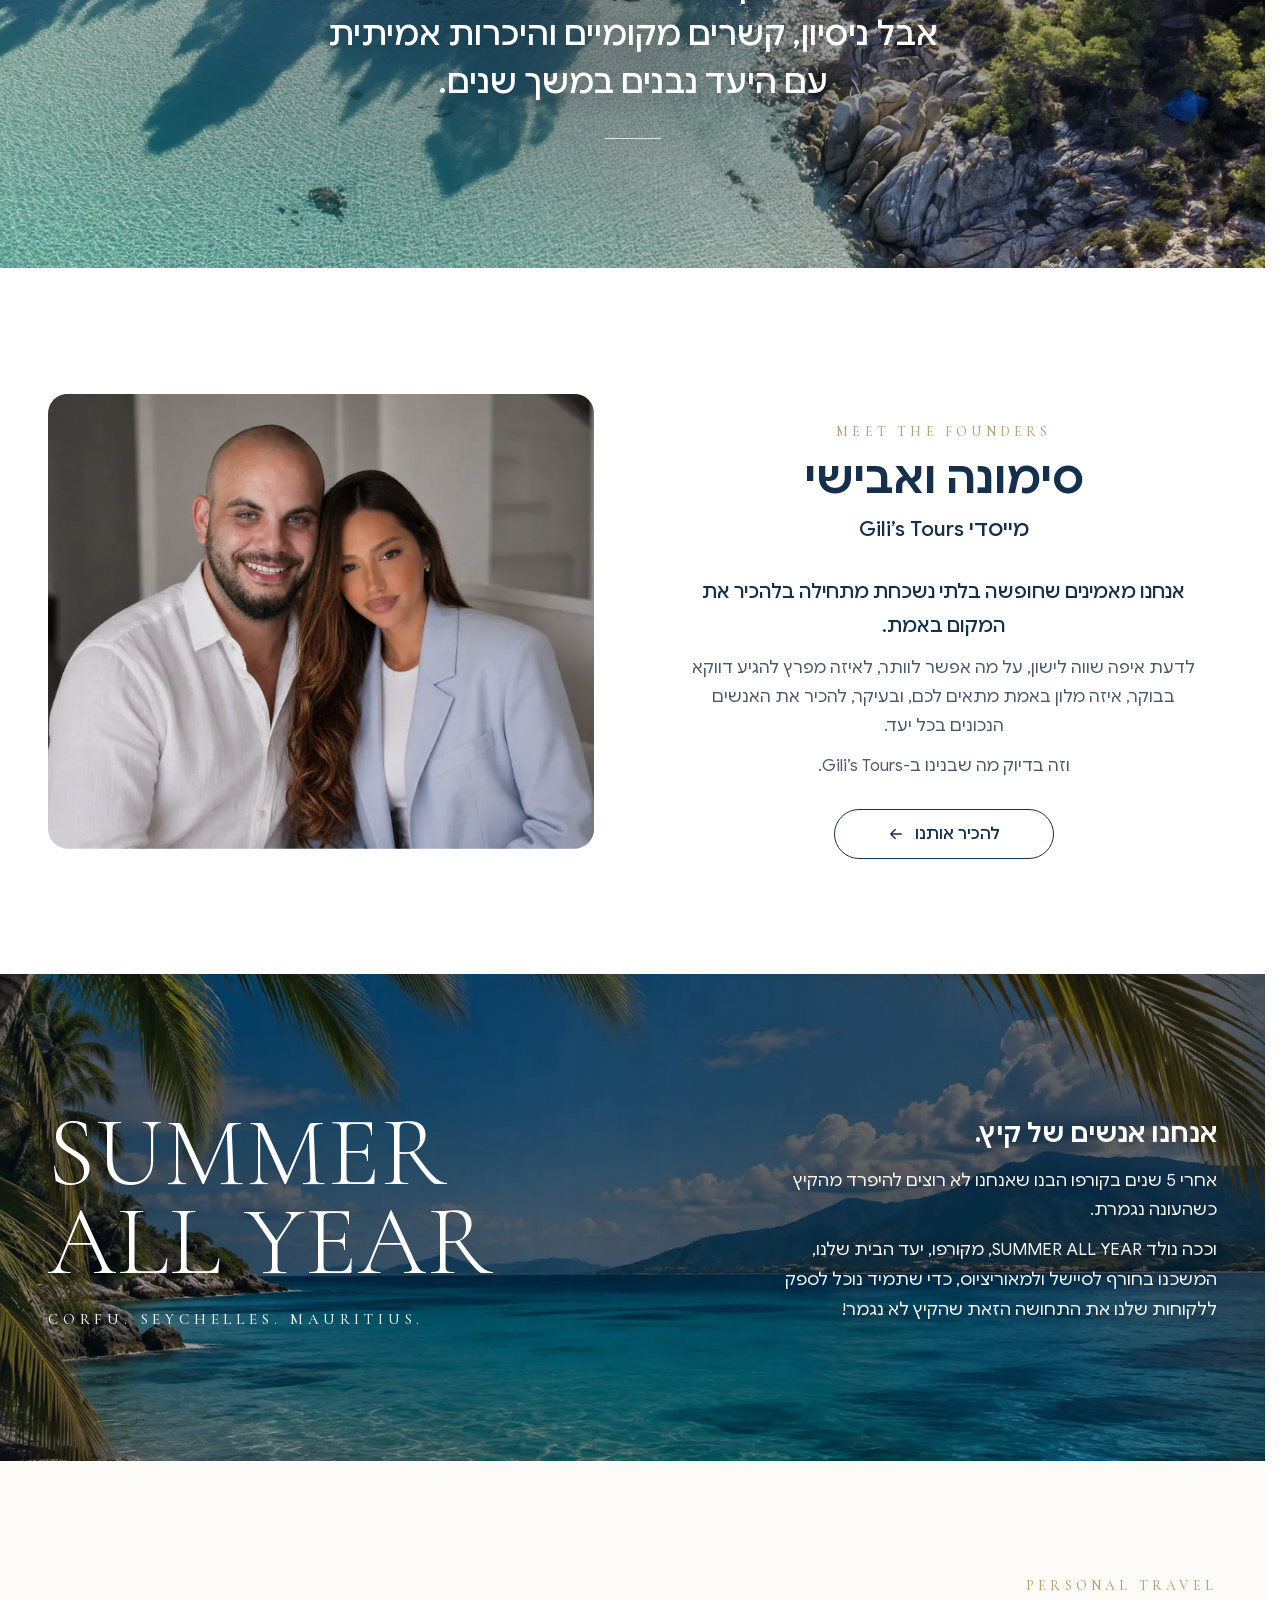
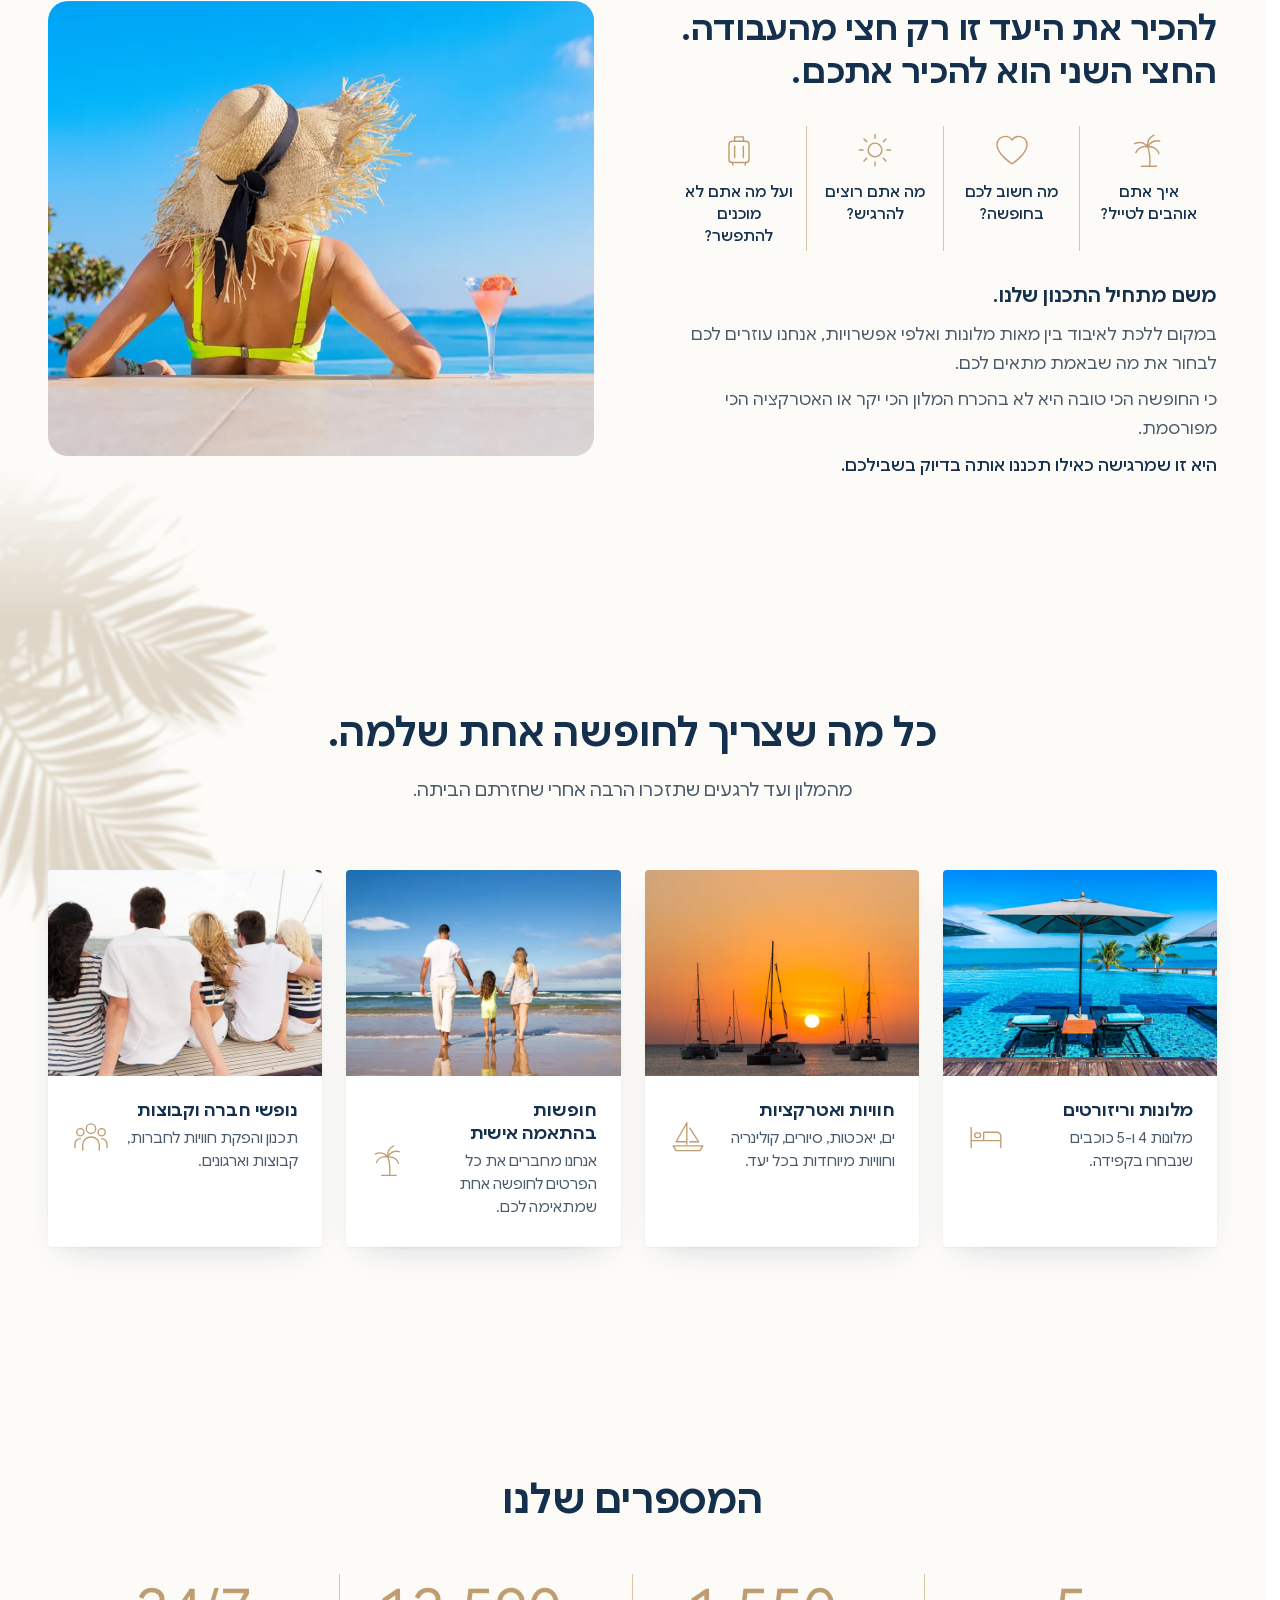
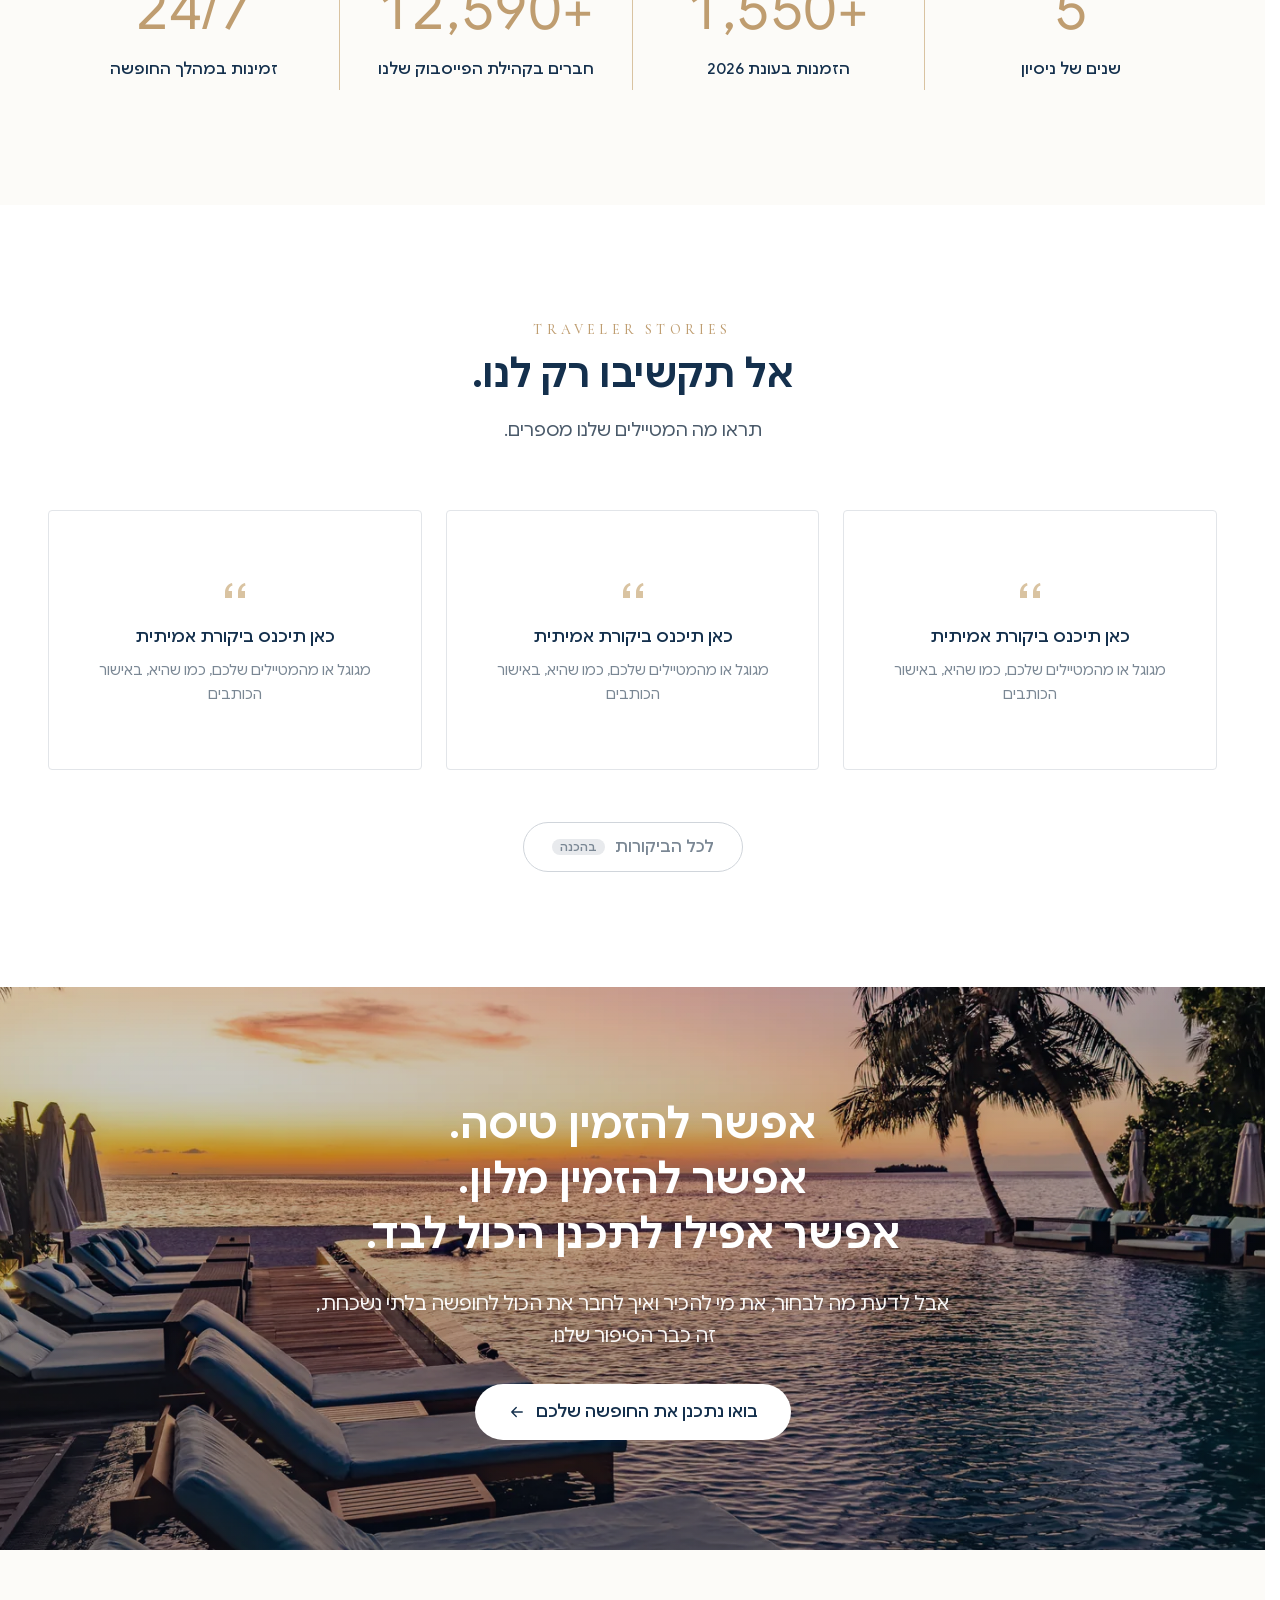
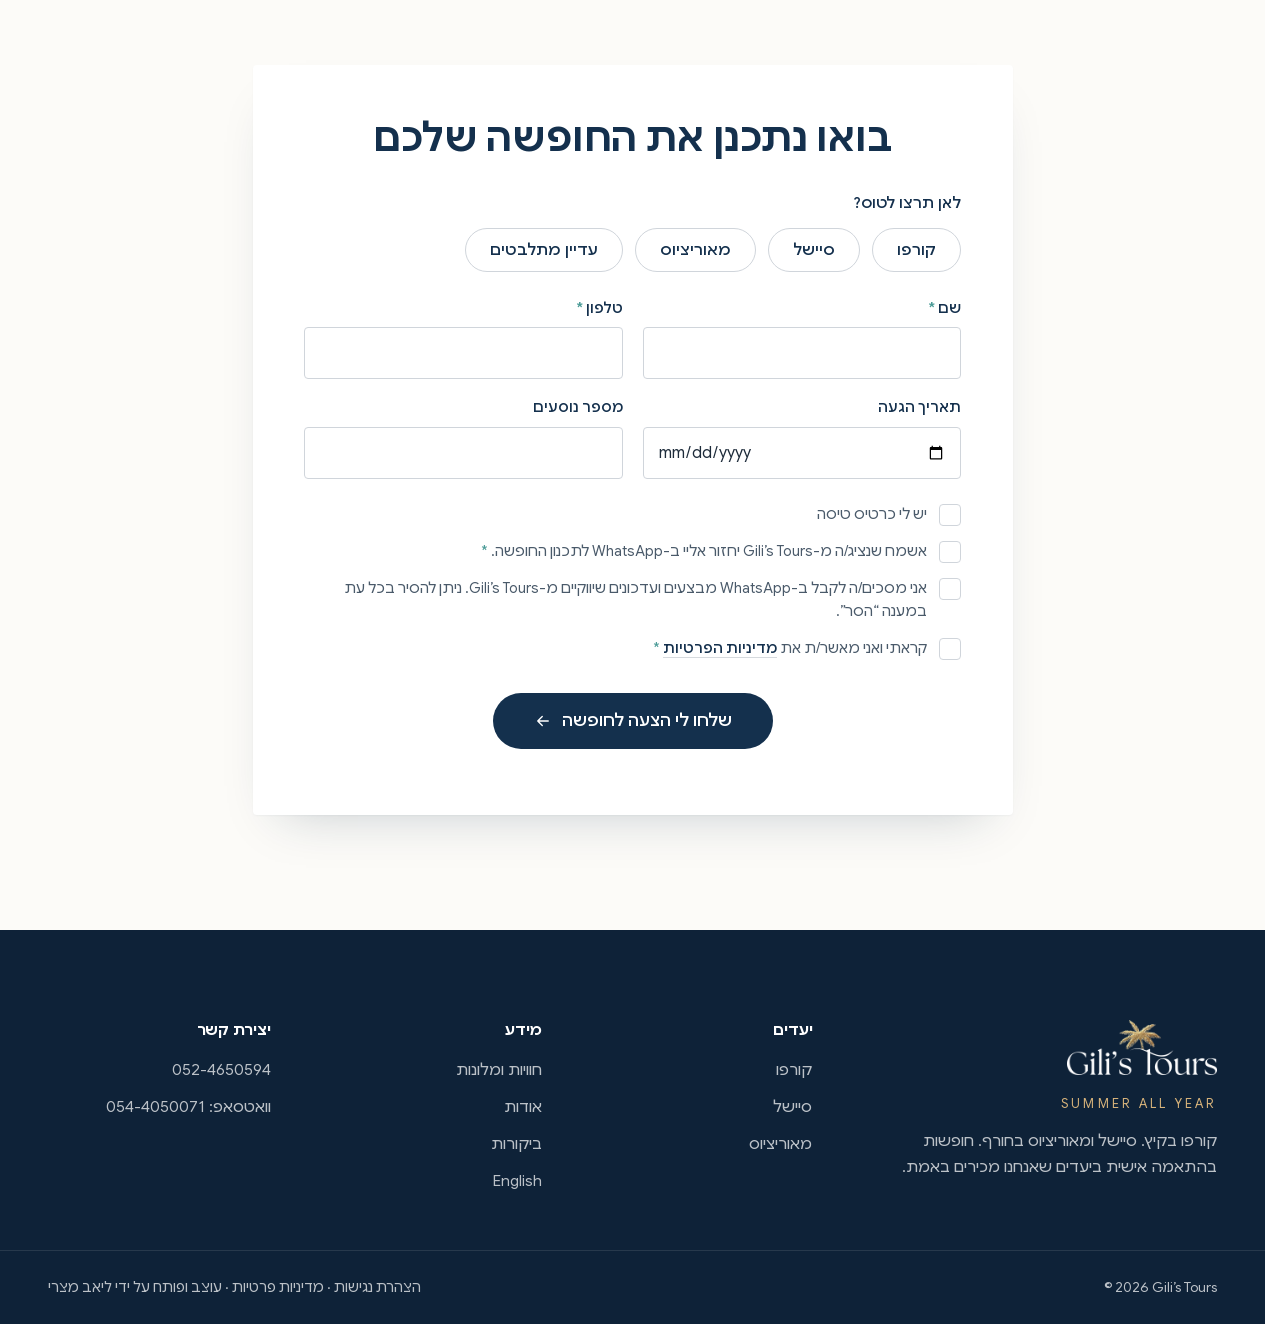
==== commit 89ff3a5d: "preview update 2026-10-27_1422" ====
--- a/v2/index.html
+++ b/v2/index.html
@@ -14,8 +14,8 @@
 <link rel="preload" href="fonts/cormorant-garamond-300.woff2" as="font" type="font/woff2" crossorigin>
 <link rel="preload" as="image" href="img/hv-hero-1600.webp" imagesrcset="img/hv-hero-960.webp 960w, img/hv-hero-1600.webp 1600w, img/hv-hero-2560.webp 2560w" imagesizes="100vw" media="(min-width:701px)">
 <link rel="preload" as="image" href="img/hv-hero-m-720.webp" imagesrcset="img/hv-hero-m-720.webp 720w, img/hv-hero-m-1080.webp 1080w" imagesizes="100vw" media="(max-width:700px)">
-<link rel="stylesheet" href="css/site.css?v=1793001110">
-<link rel="stylesheet" href="css/home.css?v=1793001110">
+<link rel="stylesheet" href="css/site.css?v=1793103740">
+<link rel="stylesheet" href="css/home.css?v=1793103740">
 <script>document.documentElement.classList.add('js')</script>
 <script src="https://crm.liavmatzri.co.il/review.js" defer></script>
 </head>
@@ -28,6 +28,8 @@
     <symbol id="i-wa" viewBox="0 0 24 24"><path d="M12 2.5a9.5 9.5 0 0 0-8.2 14.3L2.5 21.5l4.8-1.3A9.5 9.5 0 1 0 12 2.5z"/><path d="M8.6 7.6c.2-.4.5-.4.8-.4h.6c.2 0 .4 0 .6.5l.8 2c.1.2.1.4 0 .6l-.6.8c-.1.2-.2.3 0 .6.5.9 1.2 1.7 2 2.3.6.4 1 .6 1.3.7.2.1.4 0 .5-.1l.8-1c.2-.2.4-.2.6-.1l1.9.9c.3.1.4.2.4.4 0 .5-.1 1.2-.7 1.6-.5.4-1.4.7-2.4.4a11.4 11.4 0 0 1-6.3-5.6c-.6-1.2-.6-2.4.1-3.3z" fill="currentColor" stroke="none"/></symbol>
     <symbol id="i-arrow" viewBox="0 0 24 24"><path d="M19 12H5M11 6l-6 6 6 6"/></symbol>
     <symbol id="i-check" viewBox="0 0 24 24"><path d="m5 12.5 4.5 4.5L19 7.5"/></symbol>
+    <symbol id="i-pause" viewBox="0 0 24 24"><path d="M9 6v12M15 6v12"/></symbol>
+    <symbol id="i-play" viewBox="0 0 24 24"><path d="M8 5.5v13l10.5-6.5z"/></symbol>
     <!-- אייקוני קו דקים בצבע חול, כמו בסקיצות של סימונה -->
     <symbol id="i-tag" viewBox="0 0 32 32"><path d="M4.5 6.5v8.2c0 .8.3 1.6.9 2.1l11 11c1.2 1.2 3 1.2 4.2 0l6.8-6.8c1.2-1.2 1.2-3 0-4.2l-11-11c-.6-.6-1.3-.9-2.1-.9H6.5a2 2 0 0 0-2 1.6z"/><circle cx="10.5" cy="10.5" r="2.2"/></symbol>
     <symbol id="i-compass" viewBox="0 0 32 32"><circle cx="16" cy="16" r="12"/><path d="m20.5 11.5-2.8 6.2-6.2 2.8 2.8-6.2 6.2-2.8z"/><path d="M16 4v2.5M16 25.5V28M4 16h2.5M25.5 16H28"/></symbol>
@@ -76,6 +78,9 @@
     <source media="(max-width:700px)" srcset="img/hv-hero-m-720.webp 720w, img/hv-hero-m-1080.webp 1080w" sizes="100vw">
     <img src="img/hv-hero-1600.webp" srcset="img/hv-hero-960.webp 960w, img/hv-hero-1600.webp 1600w, img/hv-hero-2560.webp 2560w" sizes="100vw" alt="" width="2560" height="1440" fetchpriority="high">
   </picture>
+  <!-- 27.10: בטלפון הסרטון שסימונה יצרה לפתיחה (26.10 21:59, לאורך); בדסקטופ נשאר הצילום. נטען רק בטלפון ובלי הפחתת תנועה -->
+  <video class="hv-hero-vid" id="heroVid" muted loop playsinline preload="none" poster="img/hv-hero-v-poster.webp" aria-hidden="true" data-src="media/home-hero-m.mp4"></video>
+  <button class="hv-vid-tg" id="vidToggle" type="button" aria-label="עצירת הסרטון" aria-pressed="false" hidden><svg class="ic"><use href="#i-pause"/></svg></button>
   <div class="hv-hero-in">
     <h1 class="hv-title" id="h-t" lang="en"><span>The art of</span> <span>traveling well</span></h1>
     <p class="hv-intro">אנחנו מאמינים שההבדל בין חופשה טובה <br class="br-d">לחופשה בלתי נשכחת נמצא במי שמתכנן אותה</p>
@@ -252,7 +257,7 @@
     <ul class="hn-g">
       <li class="rv"><b class="hn" data-to="5" aria-hidden="true">5</b><span class="sr">5</span><span class="hn-l">שנים של ניסיון</span></li>
       <li class="rv"><b class="hn" data-to="1600" data-suf="+" dir="ltr" aria-hidden="true">1,600+</b><span class="sr">1,600+</span><span class="hn-l">הזמנות בעונת 2026</span></li>
-      <li class="rv"><b class="hn">אלפי</b><span class="hn-l">מטיילים שבחרו לטייל איתנו</span></li>
+      <li class="rv"><b class="hn" data-to="13000" data-suf="+" dir="ltr" aria-hidden="true">13,000+</b><span class="sr">13,000+</span><span class="hn-l">חברים בקהילת הפייסבוק שלנו</span></li>
       <li class="rv"><b class="hn" dir="ltr">24/7</b><span class="hn-l">זמינות במהלך החופשה</span></li>
     </ul>
   </div>
@@ -313,8 +318,8 @@
       </div>
       <div class="hl-checks">
         <label class="hl-chk"><input type="checkbox" name="flight"><span class="hl-box" aria-hidden="true"><svg class="ic"><use href="#i-check"/></svg></span><span>יש לי כרטיס טיסה</span></label>
-        <label class="hl-chk"><input type="checkbox" name="wa_service"><span class="hl-box" aria-hidden="true"><svg class="ic"><use href="#i-check"/></svg></span><span>אני מאשר/ת ל-<span lang="en">Gili’s Tours</span> ליצור איתי קשר באמצעות <span lang="en">WhatsApp</span> בנוגע לפנייה שהשארתי, לתכנון החופשה, להצעת המחיר ולשירות שביקשתי.</span></label>
-        <label class="hl-chk"><input type="checkbox" name="wa_marketing"><span class="hl-box" aria-hidden="true"><svg class="ic"><use href="#i-check"/></svg></span><span>אני מעוניין/ת לקבל מ-<span lang="en">Gili’s Tours</span> באמצעות <span lang="en">WhatsApp</span> גם מבצעים, הטבות, הצעות ועדכונים שיווקיים. ניתן להסיר את ההסכמה בכל עת במענה ״הסר״.</span></label>
+        <label class="hl-chk"><input type="checkbox" name="wa_service" required aria-required="true"><span class="hl-box" aria-hidden="true"><svg class="ic"><use href="#i-check"/></svg></span><span>אשמח שנציג/ה מ-<span lang="en">Gili’s Tours</span> יחזור אליי ב-<span lang="en">WhatsApp</span> לתכנון החופשה. <i aria-hidden="true">*</i></span></label>
+        <label class="hl-chk"><input type="checkbox" name="wa_marketing"><span class="hl-box" aria-hidden="true"><svg class="ic"><use href="#i-check"/></svg></span><span>אני מסכים/ה לקבל ב-<span lang="en">WhatsApp</span> מבצעים ועדכונים שיווקיים מ-<span lang="en">Gili’s Tours</span>. ניתן להסיר בכל עת במענה “הסר”.</span></label>
         <label class="hl-chk"><input type="checkbox" name="privacy" required aria-required="true"><span class="hl-box" aria-hidden="true"><svg class="ic"><use href="#i-check"/></svg></span><span>קראתי ואני מאשר/ת את <a href="#" class="hl-lnk">מדיניות הפרטיות</a> <i aria-hidden="true">*</i></span></label>
       </div>
       <div class="hl-send">
@@ -343,6 +348,6 @@
 
 <a class="wa-float" href="https://wa.me/972544050071?text=%D7%A9%D7%9C%D7%95%D7%9D%2C%20%D7%90%D7%A9%D7%9E%D7%97%20%D7%9C%D7%A4%D7%A8%D7%98%D7%99%D7%9D%20%D7%A2%D7%9C%20%D7%97%D7%95%D7%A4%D7%A9%D7%94" target="_blank" rel="noopener" aria-label="שיחה בוואטסאפ"><svg class="ic"><use href="#i-wa"/></svg></a>
 
-<script src="js/home.js?v=1793001110" defer></script>
+<script src="js/home.js?v=1793103740" defer></script>
 </body>
 </html>
--- a/v2/css/home.css
+++ b/v2/css/home.css
@@ -4,7 +4,8 @@
 @font-face{font-family:'Corm';src:url(../fonts/cormorant-garamond-400.woff2) format('woff2');font-weight:400;font-display:swap}
 @font-face{font-family:'Corm';src:url(../fonts/cormorant-garamond-500.woff2) format('woff2');font-weight:500;font-display:swap}
 
-.home{--cream:#f7f4ee;--cream-2:#efe9df;--sand:#bf9d70;--sand-lt:#d9c3a1;--serif:'Corm','Times New Roman',serif;background:var(--paper)}
+/* 26.10: השמנת הובהרה כמעט ללבן (סימונה: "האתר כאילו לבן ופה זה נהיה יותר בז'") */
+.home{--cream:#fcfbf8;--cream-2:#efe9df;--sand:#bf9d70;--sand-lt:#d9c3a1;--serif:'Corm','Times New Roman',serif;background:var(--paper)}
 .sr{position:absolute;width:1px;height:1px;overflow:hidden;clip:rect(0 0 0 0);white-space:nowrap}
 .br-d{display:inline}
 .home .eyebrow[lang="en"]{font:500 14px/1.4 var(--serif);letter-spacing:.3em;color:var(--sand);margin-bottom:12px}
@@ -22,9 +23,10 @@
 .hv-btn-out.is-soon:hover{background:transparent;color:var(--muted)}
 
 /* הדר: הלוגו בולט (במקום לחזור על השם בפתיחה), כפתור מתאר בצורת גלולה */
-.home .logo{width:156px;transition:width .35s var(--ease)/* qa-allow: layout (הלוגו מתכווץ פעם אחת בגלילה) */}
+.home .logo{width:188px;transition:width .35s var(--ease)/* qa-allow: layout (הלוגו מתכווץ פעם אחת בגלילה) */}
 .home .hdr.scrolled .logo{width:124px}
-.home .hdr-in{height:96px}
+/* 26.10: בפתיחה הלוגו גדול ונמוך יותר, "כדי שיבלוט ולא יבלע" */
+.home .hdr-in{height:120px}
 .home .hdr.scrolled .hdr-in{height:70px}
 .home .nav{margin-inline:auto}
 .hdr-cta{border-color:rgba(255,255,255,.8);color:#fff}
@@ -37,9 +39,16 @@
 .hv-hero-media{position:absolute;inset:0;z-index:-2}
 .hv-hero-media img{width:100%;height:100%;object-fit:cover;filter:brightness(.8) saturate(1.12) contrast(1.06);transform:scale(1.06);animation:hvZoom 2.6s var(--ease) forwards}
 @keyframes hvZoom{to{transform:none}}
+.hv-hero-vid{position:absolute;inset:0;z-index:-2;width:100%;height:100%;object-fit:cover;display:none;filter:brightness(.86) saturate(1.08)}
+.hv-hero.has-vid .hv-hero-vid{display:block}
+.hv-hero.has-vid .hv-hero-media{display:none}
+.hv-vid-tg{position:absolute;z-index:2;top:116px;inset-inline-end:16px;width:38px;height:38px;border-radius:50%;border:1px solid rgba(255,255,255,.5);background:rgba(4,28,40,.28);color:#fff;display:grid;place-items:center;cursor:pointer;backdrop-filter:blur(6px)}
+.hv-vid-tg[hidden]{display:none}
+.hv-vid-tg .ic{width:15px;height:15px}
+.hv-vid-tg.paused .ic{fill:currentColor}
 .hv-hero::after{content:"";position:absolute;inset:0;z-index:-1;background:radial-gradient(ellipse 52% 50% at 50% 50%,rgba(3,26,40,.5),rgba(3,26,40,0) 80%),linear-gradient(180deg,rgba(4,28,40,.38),rgba(4,28,40,0) 26%,rgba(4,28,40,0) 70%,rgba(4,28,40,.32))}
 .hv-hero-in{position:relative;text-align:center;max-width:1080px;padding:clamp(112px,14vh,144px) var(--pad) 96px}
-.hv-title{font:300 clamp(46px,6.4vw,96px)/.98 var(--serif);color:#fff;text-transform:uppercase;letter-spacing:.015em;margin-bottom:28px;text-shadow:0 2px 30px rgba(0,0,0,.18)}
+.hv-title{font:500 clamp(48px,6.8vw,104px)/.98 var(--serif);color:#fff;text-transform:uppercase;letter-spacing:.015em;margin-bottom:28px;text-shadow:0 2px 30px rgba(0,0,0,.18)}
 .hv-title span{display:block;white-space:nowrap}
 .hv-intro{font-size:clamp(19px,1.7vw,24px);font-weight:500;line-height:1.5;margin-bottom:16px;text-shadow:0 1px 18px rgba(0,0,0,.25)}
 .hv-sub{font-size:16px;line-height:1.7;color:rgba(255,255,255,.92);margin-bottom:40px;text-shadow:0 1px 14px rgba(0,0,0,.25)}
@@ -59,16 +68,17 @@
 /* היעדים: שלוש תמונות אחת מתחת לשנייה, לא ברוחב המסך, רווח לבן ביניהן. הטקסט בצד שמאל כמו בסקיצה */
 /* פסי היעד ברוחב מלא (כמו בסקיצת הדסקטופ שלה), עם פס לבן דק בין יעד ליעד */
 .hv-dest{display:grid;gap:10px;padding-block:10px/* qa-allow: sec (הפס הלבן הדק בין היעדים, כמו בסקיצה) */}
-.hd{position:relative;overflow:hidden;min-height:clamp(420px,40vw,600px);display:flex;align-items:center;justify-content:flex-end;color:#fff;isolation:isolate}
+.hd{position:relative;overflow:hidden;min-height:clamp(420px,40vw,600px);display:flex;align-items:center;justify-content:flex-start;color:#fff;isolation:isolate}
 .hd-media{position:absolute;inset:-6% 0;z-index:-2}
 .hd-media img{width:100%;height:100%;object-fit:cover;transition:transform 1.6s var(--ease)}
 .hd:hover .hd-media img{transform:scale(1.03)}
-.hd::after{content:"";position:absolute;inset:0;z-index:-1;background:linear-gradient(90deg,rgba(6,30,46,.62),rgba(6,30,46,.34) 34%,rgba(6,30,46,0) 62%)}
-.hd-txt{width:min(470px,100%);margin-left:max(var(--pad),calc((100% - var(--max))/2));text-align:left/* qa-allow: physical (הטקסט בצד שמאל של התמונה, כמו בסקיצה של סימונה) */}
+.hd::after{content:"";position:absolute;inset:0;z-index:-1;background:linear-gradient(270deg,rgba(6,30,46,.7),rgba(6,30,46,.42) 36%,rgba(6,30,46,0) 64%)}
+/* 26.10: הטקסט עבר לימין (סימונה: "העין שלי קוראת מצד ימין לשמאל") */
+.hd-txt{width:min(470px,100%);margin-inline-start:max(var(--pad),calc((100% - var(--max))/2))}
 .hd-en{font:500 15px/1 var(--serif);letter-spacing:.32em;text-transform:uppercase;color:rgba(255,255,255,.9);margin-bottom:12px}
 .hd-name{font-size:clamp(56px,6.6vw,100px);line-height:1;color:#fff;letter-spacing:-.01em;text-shadow:0 2px 24px rgba(0,0,0,.18)}
 .hd-home{font-size:clamp(19px,1.6vw,23px);font-weight:500;margin-top:10px}
-.hd-p{font-size:17px;line-height:1.65;color:rgba(255,255,255,.95);margin-top:14px}
+.hd-p{font-size:17px;line-height:1.65;color:rgba(255,255,255,.95);margin-top:14px;text-shadow:0 1px 12px rgba(0,0,0,.3)}
 .hd-btn{margin-top:24px;background:#fff;color:var(--navy);min-width:200px}
 .hd-btn:hover{background:var(--cream)}
 .hd-btn.is-soon{background:#fff;color:var(--navy);border-color:transparent}
@@ -210,7 +220,11 @@
 .hl-row{display:grid;grid-template-columns:1fr 1fr;gap:16px 20px}
 .hl-fld span{display:block;font-size:14.5px;font-weight:500;color:var(--navy);margin-bottom:6px}
 .hl-fld i,.hl-chk i{font-style:normal;color:var(--teal)}
-.hl-fld input{width:100%;height:52px;border:1px solid var(--line-2);border-radius:4px;padding:0 14px;font:400 16px var(--ff);color:var(--ink);background:var(--paper);transition:border-color .25s,box-shadow .25s}
+.hl-fld{min-width:0}
+/* 26.10: בספארי באייפון שדה התאריך יצא רחב מהשאר (סימונה) */
+.hl-fld input{display:block;min-width:0;max-width:100%;-webkit-appearance:none;appearance:none;width:100%;height:52px;border:1px solid var(--line-2);border-radius:4px;padding:0 14px;font:400 16px var(--ff);color:var(--ink);background:var(--paper);transition:border-color .25s,box-shadow .25s}
+.hl-fld input[type="date"]{line-height:52px}
+.hl-fld input[type="date"]::-webkit-date-and-time-value{text-align:start;margin:0}
 .hl-fld input[dir="ltr"]{text-align:right/* qa-allow: physical (טלפון בשדה LTR מיושר לצד העברי) */}
 .hl-fld input:focus{outline:0;border-color:var(--teal);box-shadow:0 0 0 3px rgba(77,156,152,.16)}
 .hl-fld input[aria-invalid="true"]{border-color:#b4544a}
@@ -237,12 +251,12 @@
 }
 @media (max-width:960px){
   /* טלפון וטאבלט: הלוגו במרכז, ההמבורגר בימין, כמו בסקיצת המובייל */
-  .home .logo{position:absolute;left:50%;transform:translateX(-50%);width:132px}
+  .home .logo{position:absolute;left:50%;transform:translateX(-50%);width:164px}
   .home .hdr.scrolled .logo{width:112px}
-  .home .hdr-in{height:84px}
+  .home .hdr-in{height:104px}
   .home .hdr.scrolled .hdr-in{height:64px}
   .hdr-cta{display:none}
-  .hd::after{background:linear-gradient(90deg,rgba(6,30,46,.72),rgba(6,30,46,.44) 55%,rgba(6,30,46,.1))}
+  .hd::after{background:linear-gradient(270deg,rgba(6,30,46,.72),rgba(6,30,46,.44) 55%,rgba(6,30,46,.1))}
   .hv-ab-g{grid-template-columns:1fr;grid-template-areas:"head" "img" "txt";grid-template-rows:none}
   .hv-ab-head{padding-top:0;margin-bottom:28px}
   .hv-ab-txt{margin-top:28px}
@@ -254,13 +268,13 @@
 }
 @media (max-width:700px){
   .br-d{display:none}
-  .home .logo{width:118px}
+  .home .logo{width:152px}
   .hv-hero{place-items:end center}
   .hv-hero::after{background:linear-gradient(180deg,rgba(4,28,40,.35),rgba(4,28,40,0) 22%,rgba(4,28,40,.15) 42%,rgba(4,28,40,.62) 100%)}
   .hv-hero-in{padding:clamp(112px,14vh,144px) 20px 40px}
   .hv-hero-in{width:100%}
   .hv-intro,.hv-sub{text-wrap:balance}
-  .hv-title{font-size:clamp(32px,10vw,54px);margin-bottom:20px}
+  .hv-title{font-size:clamp(34px,10.6vw,58px);margin-bottom:20px}
   .hv-intro{font-size:18px}
   .hv-sub{font-size:15px;margin-bottom:28px}
   .hv-btns{flex-direction:column;align-items:stretch;gap:12px;max-width:340px;margin-inline:auto}
@@ -291,6 +305,7 @@
   .hv-sum-pl{font-size:13px;letter-spacing:.24em}
   .hp-q{grid-template-columns:1fr 1fr;row-gap:24px}
   .hp-q li:nth-child(3){border-inline-start:0}
+  .hv-pers{padding-bottom:24px}
   .hb-g{grid-template-columns:1fr;gap:18px}
   .hb-palm{width:230px;top:-70px;left:-28px;opacity:.5/* qa-allow: physical (אותה פינה שמאלית כמו בסקיצה) */}
   .hb-img img{aspect-ratio:16/9}
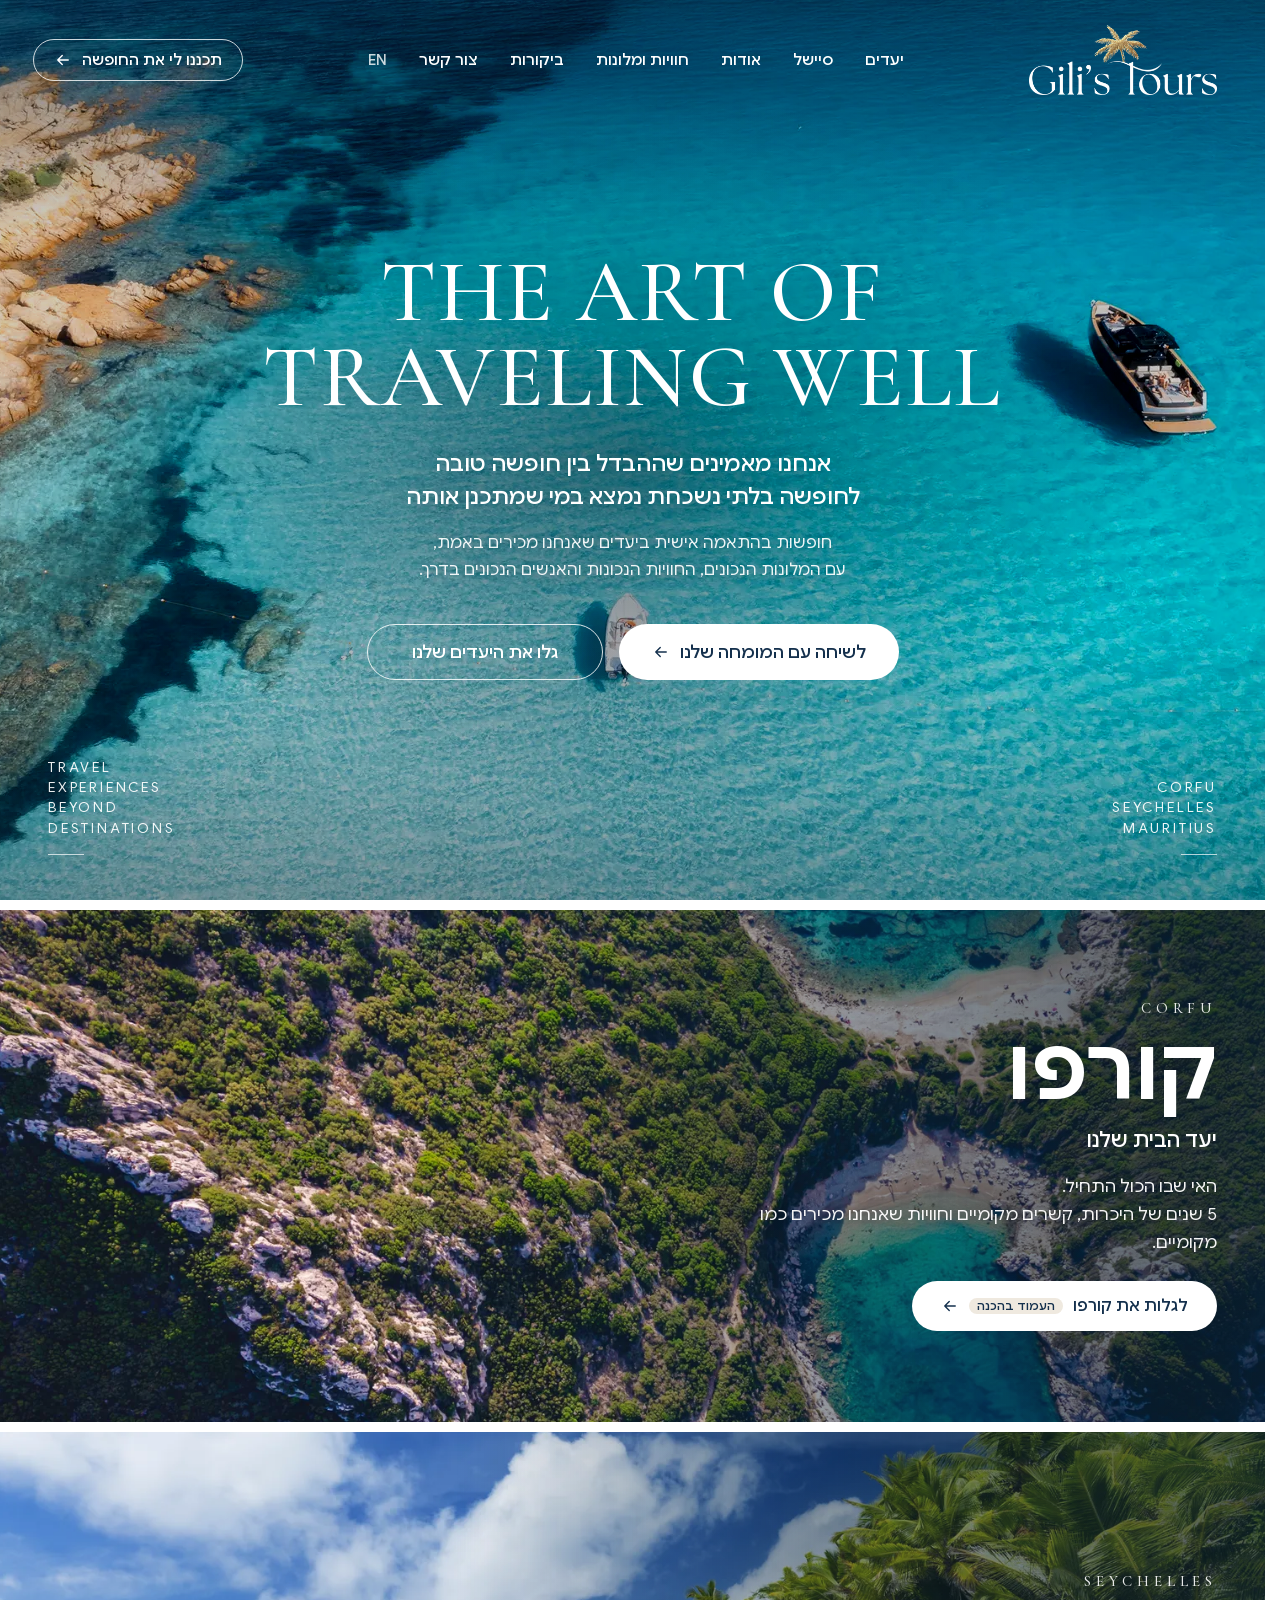
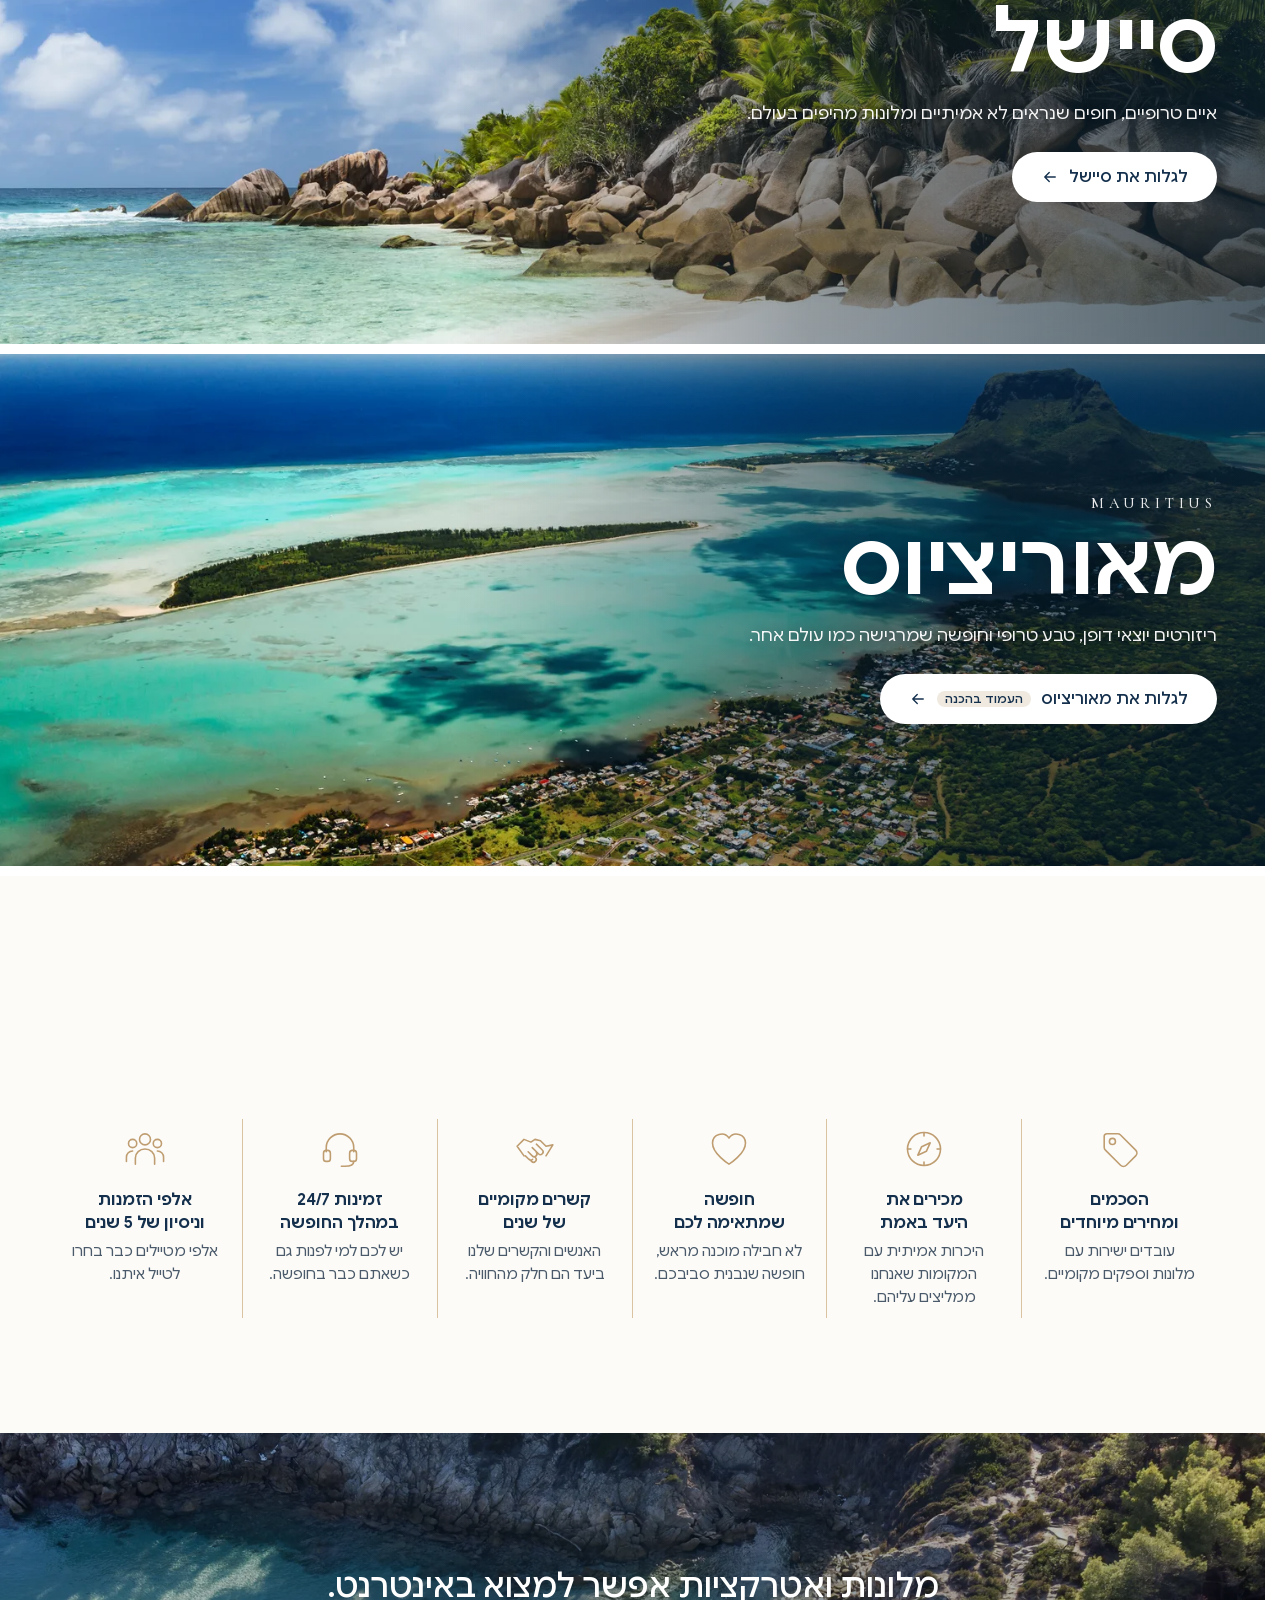
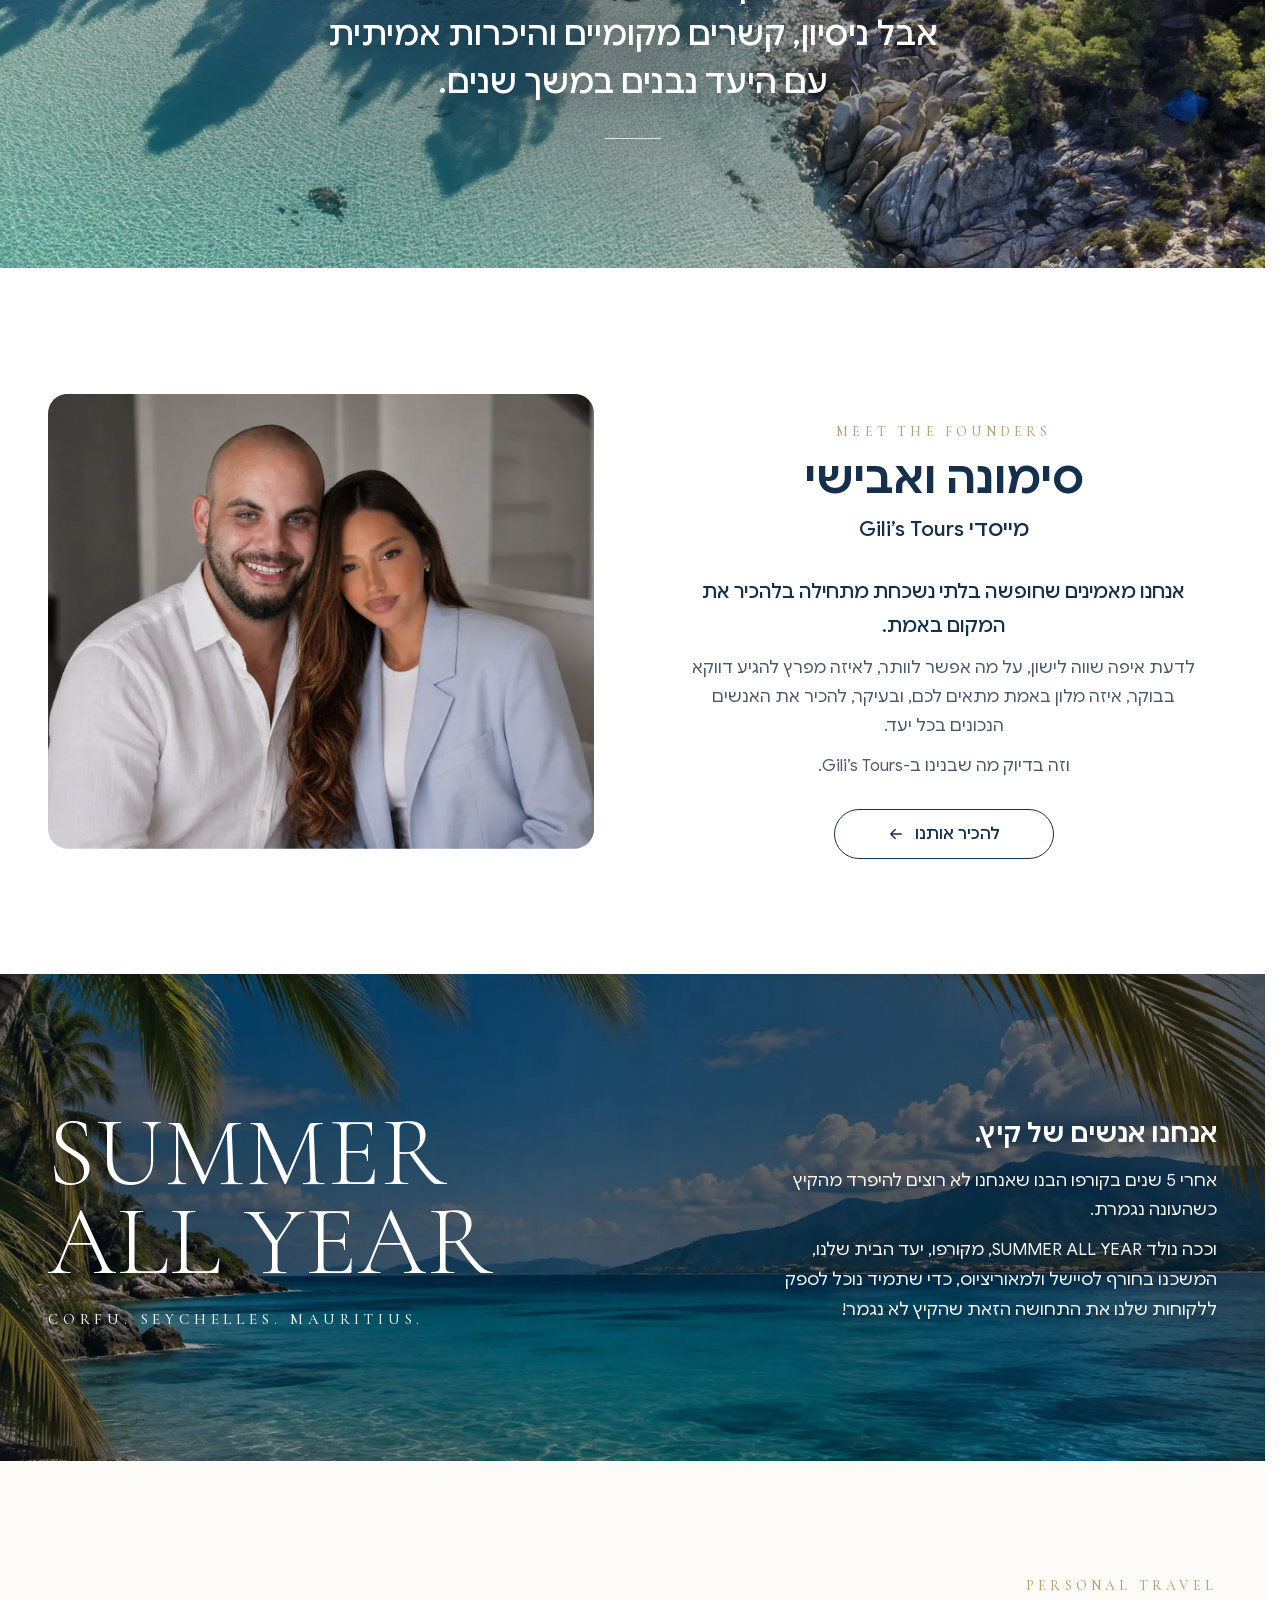
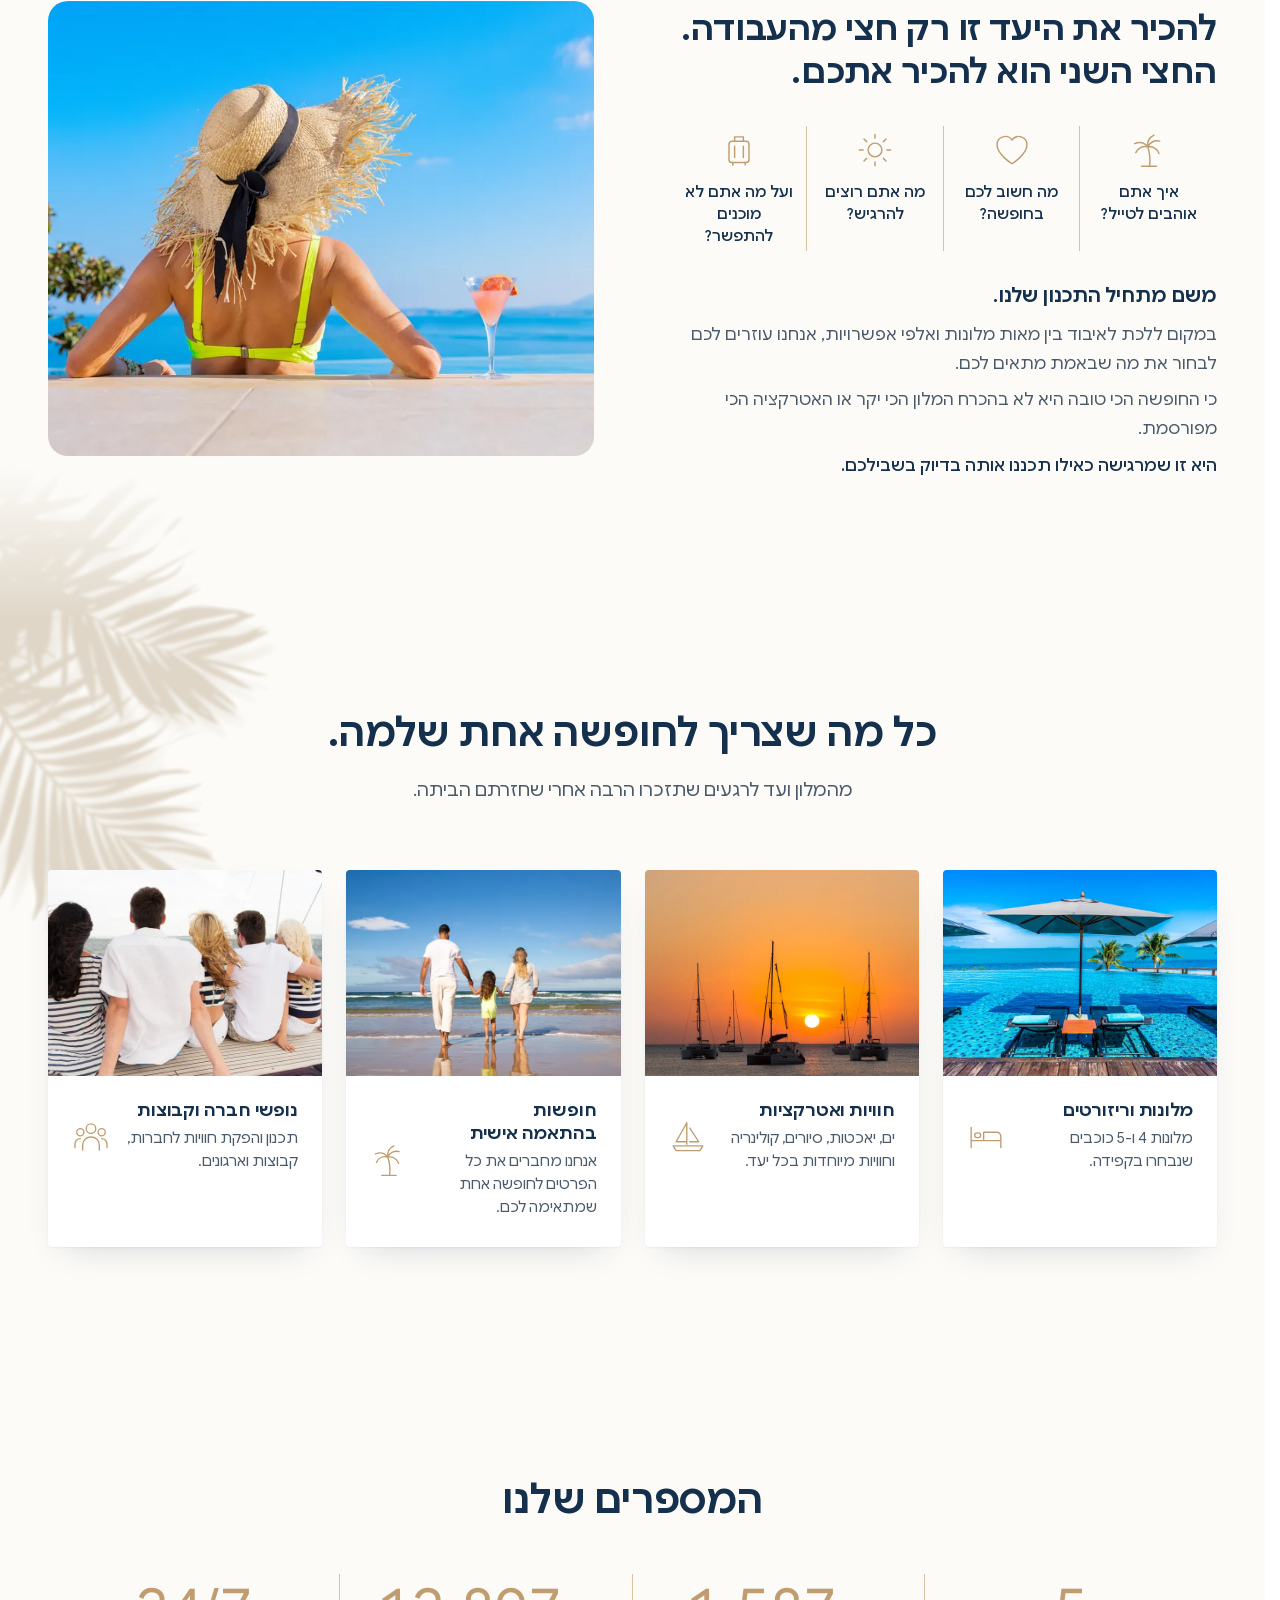
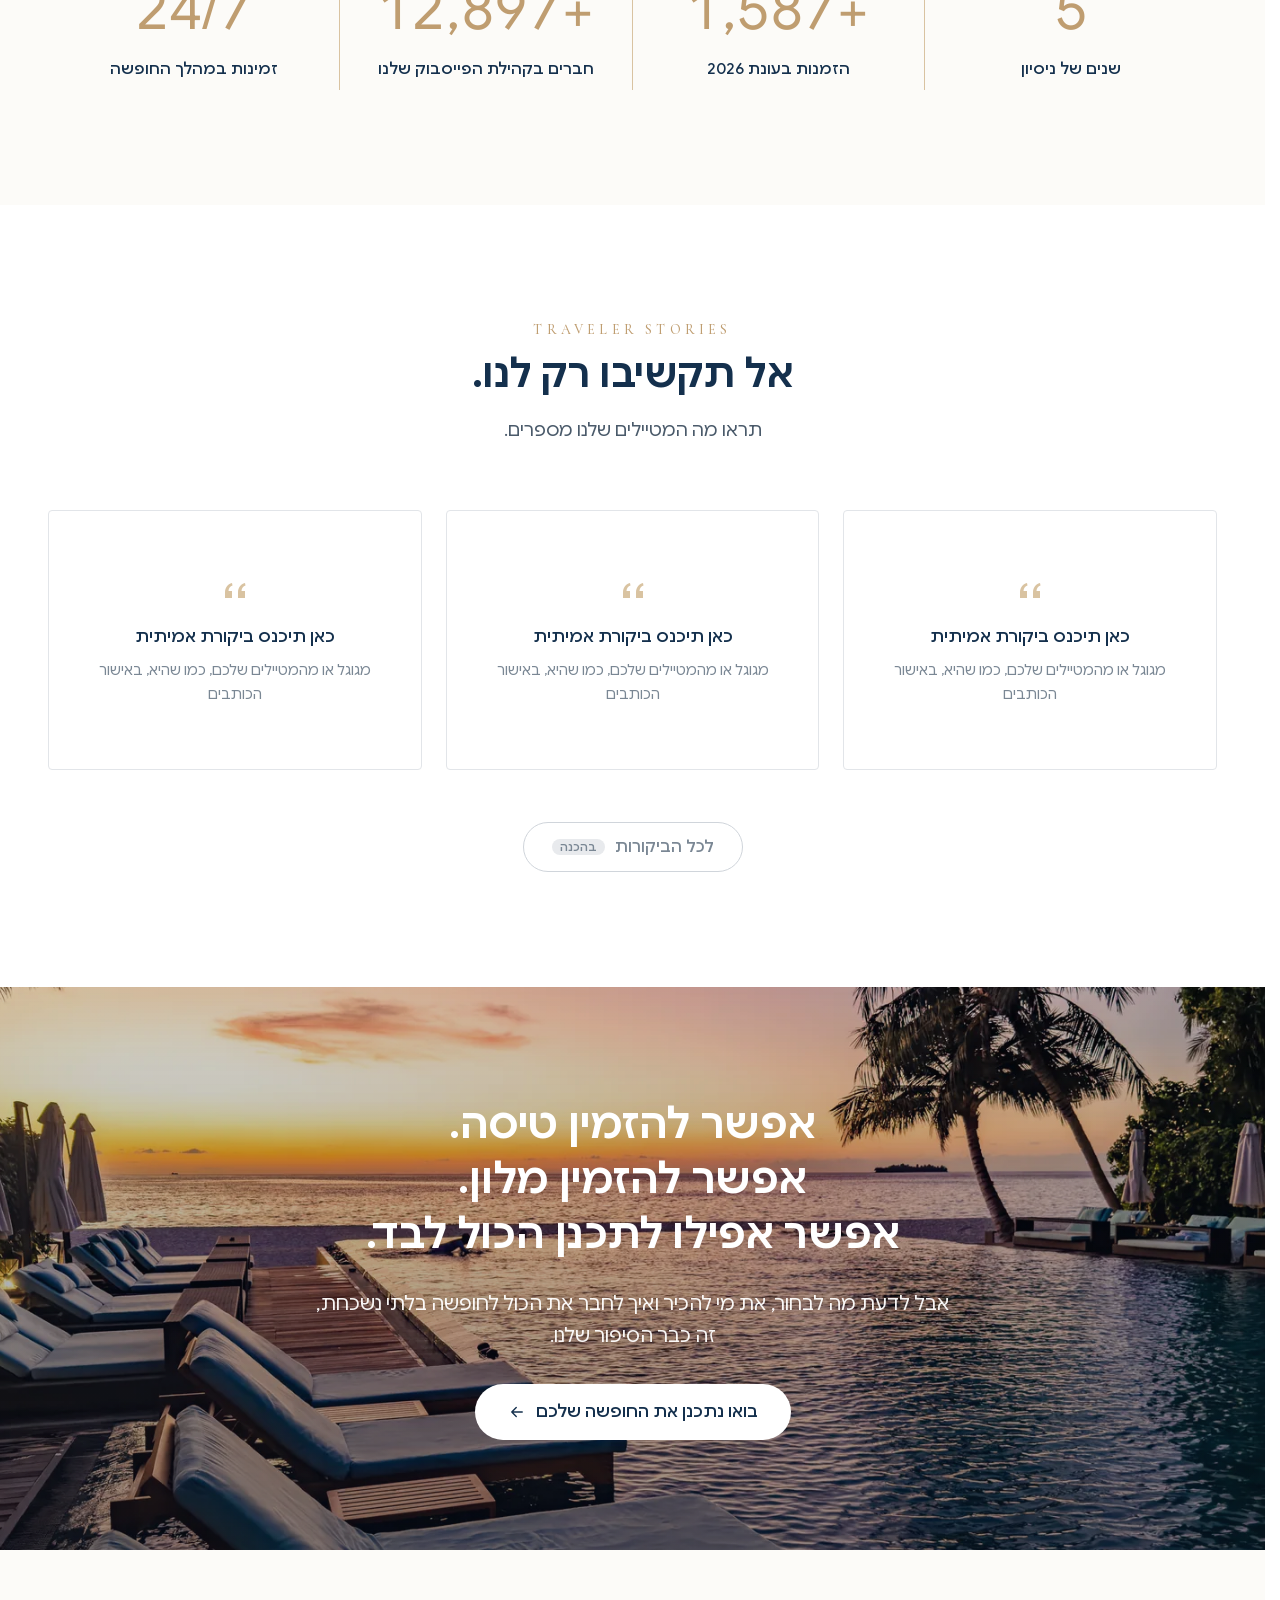
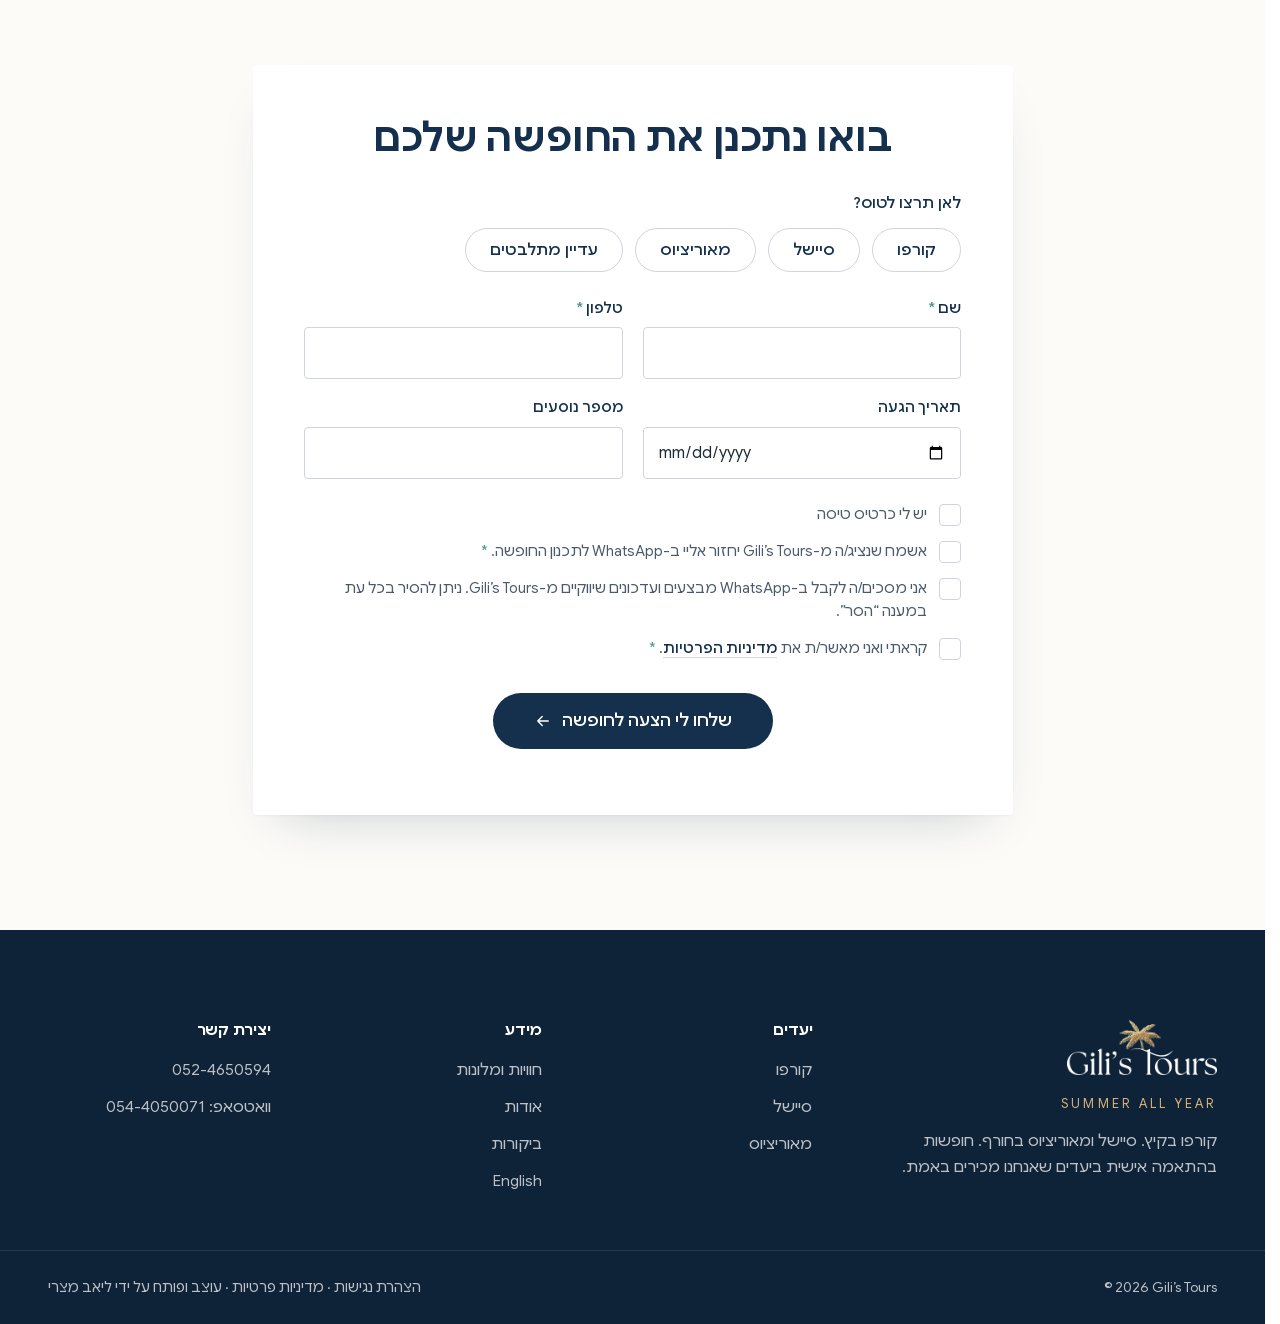
==== commit d2b7aa38: "preview update 2026-10-27_1808" ====
--- a/v2/index.html
+++ b/v2/index.html
@@ -14,8 +14,8 @@
 <link rel="preload" href="fonts/cormorant-garamond-300.woff2" as="font" type="font/woff2" crossorigin>
 <link rel="preload" as="image" href="img/hv-hero-1600.webp" imagesrcset="img/hv-hero-960.webp 960w, img/hv-hero-1600.webp 1600w, img/hv-hero-2560.webp 2560w" imagesizes="100vw" media="(min-width:701px)">
 <link rel="preload" as="image" href="img/hv-hero-m-720.webp" imagesrcset="img/hv-hero-m-720.webp 720w, img/hv-hero-m-1080.webp 1080w" imagesizes="100vw" media="(max-width:700px)">
-<link rel="stylesheet" href="css/site.css?v=1793103740">
-<link rel="stylesheet" href="css/home.css?v=1793103740">
+<link rel="stylesheet" href="css/site.css?v=1793117285">
+<link rel="stylesheet" href="css/home.css?v=1793117285">
 <script>document.documentElement.classList.add('js')</script>
 <script src="https://crm.liavmatzri.co.il/review.js" defer></script>
 </head>
@@ -318,9 +318,9 @@
       </div>
       <div class="hl-checks">
         <label class="hl-chk"><input type="checkbox" name="flight"><span class="hl-box" aria-hidden="true"><svg class="ic"><use href="#i-check"/></svg></span><span>יש לי כרטיס טיסה</span></label>
-        <label class="hl-chk"><input type="checkbox" name="wa_service" required aria-required="true"><span class="hl-box" aria-hidden="true"><svg class="ic"><use href="#i-check"/></svg></span><span>אשמח שנציג/ה מ-<span lang="en">Gili’s Tours</span> יחזור אליי ב-<span lang="en">WhatsApp</span> לתכנון החופשה. <i aria-hidden="true">*</i></span></label>
+        <label class="hl-chk"><input type="checkbox" name="wa_service" required aria-required="true"><span class="hl-box" aria-hidden="true"><svg class="ic"><use href="#i-check"/></svg></span><span>אשמח שנציג/ה מ-<span lang="en">Gili’s Tours</span> יחזור אליי ב-<span lang="en">WhatsApp</span> לתכנון החופשה.&nbsp;<i aria-hidden="true">*</i></span></label>
         <label class="hl-chk"><input type="checkbox" name="wa_marketing"><span class="hl-box" aria-hidden="true"><svg class="ic"><use href="#i-check"/></svg></span><span>אני מסכים/ה לקבל ב-<span lang="en">WhatsApp</span> מבצעים ועדכונים שיווקיים מ-<span lang="en">Gili’s Tours</span>. ניתן להסיר בכל עת במענה “הסר”.</span></label>
-        <label class="hl-chk"><input type="checkbox" name="privacy" required aria-required="true"><span class="hl-box" aria-hidden="true"><svg class="ic"><use href="#i-check"/></svg></span><span>קראתי ואני מאשר/ת את <a href="#" class="hl-lnk">מדיניות הפרטיות</a> <i aria-hidden="true">*</i></span></label>
+        <label class="hl-chk"><input type="checkbox" name="privacy" required aria-required="true"><span class="hl-box" aria-hidden="true"><svg class="ic"><use href="#i-check"/></svg></span><span>קראתי ואני מאשר/ת את <a href="#" class="hl-lnk">מדיניות הפרטיות</a>.&nbsp;<i aria-hidden="true">*</i></span></label>
       </div>
       <div class="hl-send">
         <button class="btn btn-lg btn-navy" type="submit">שלחו לי הצעה לחופשה <svg class="ic"><use href="#i-arrow"/></svg></button>
@@ -348,6 +348,6 @@
 
 <a class="wa-float" href="https://wa.me/972544050071?text=%D7%A9%D7%9C%D7%95%D7%9D%2C%20%D7%90%D7%A9%D7%9E%D7%97%20%D7%9C%D7%A4%D7%A8%D7%98%D7%99%D7%9D%20%D7%A2%D7%9C%20%D7%97%D7%95%D7%A4%D7%A9%D7%94" target="_blank" rel="noopener" aria-label="שיחה בוואטסאפ"><svg class="ic"><use href="#i-wa"/></svg></a>
 
-<script src="js/home.js?v=1793103740" defer></script>
+<script src="js/home.js?v=1793117285" defer></script>
 </body>
 </html>
--- a/v2/css/home.css
+++ b/v2/css/home.css
@@ -178,7 +178,7 @@
 /* המספרים: מינימליסטי */
 .hv-nums{background:var(--cream)}
 .hv-nums-t{text-align:center;margin-bottom:clamp(40px,4vw,56px)}
-.hn-g{display:grid;grid-template-columns:repeat(4,1fr)}
+.hn-g{display:grid;grid-template-columns:repeat(4,minmax(0,1fr))}
 .hn-g li{display:flex;flex-direction:column;align-items:center;text-align:center;padding:8px 16px;border-inline-start:1px solid var(--sand-lt)/* qa-allow: line (מפרידים דקים בין המספרים) */}
 .hn-g li:first-child{border-inline-start:0}
 /* ארבעת הערכים באותו פונט ובאותו גודל: "אלפי" הוא מילה, והסריף האנגלי בלי עברית היה מחליף לה פונט */
@@ -250,6 +250,9 @@
   .home .nav ul{gap:24px}
 }
 @media (max-width:960px){
+  /* המספרים: שניים בשורה כבר בטאבלט, אחרת 13,000+ יוצא מהעמודה */
+  .hn-g{grid-template-columns:repeat(2,minmax(0,1fr));row-gap:40px}
+  .hn-g li:nth-child(3){border-inline-start:0}
   /* טלפון וטאבלט: הלוגו במרכז, ההמבורגר בימין, כמו בסקיצת המובייל */
   .home .logo{position:absolute;left:50%;transform:translateX(-50%);width:164px}
   .home .hdr.scrolled .logo{width:112px}
@@ -309,8 +312,9 @@
   .hb-g{grid-template-columns:1fr;gap:18px}
   .hb-palm{width:230px;top:-70px;left:-28px;opacity:.5/* qa-allow: physical (אותה פינה שמאלית כמו בסקיצה) */}
   .hb-img img{aspect-ratio:16/9}
-  .hn-g{grid-template-columns:1fr 1fr;row-gap:40px}
-  .hn-g li:nth-child(3){border-inline-start:0}
+  /* 13,000+ רחב: המספר קטן עם המסך, שלא ידחוף את העמוד הצידה */
+  .hn-g li{padding-inline:8px}
+  .hn{font-size:min(46px,10vw)}
   .hr-g{display:flex;overflow-x:auto;scroll-snap-type:x mandatory;gap:14px;margin-inline:calc(var(--pad)*-1);padding-inline:var(--pad);scrollbar-width:none}
   .hr-g::-webkit-scrollbar{display:none}
   .hr{flex:0 0 86%;scroll-snap-align:center;min-height:220px}
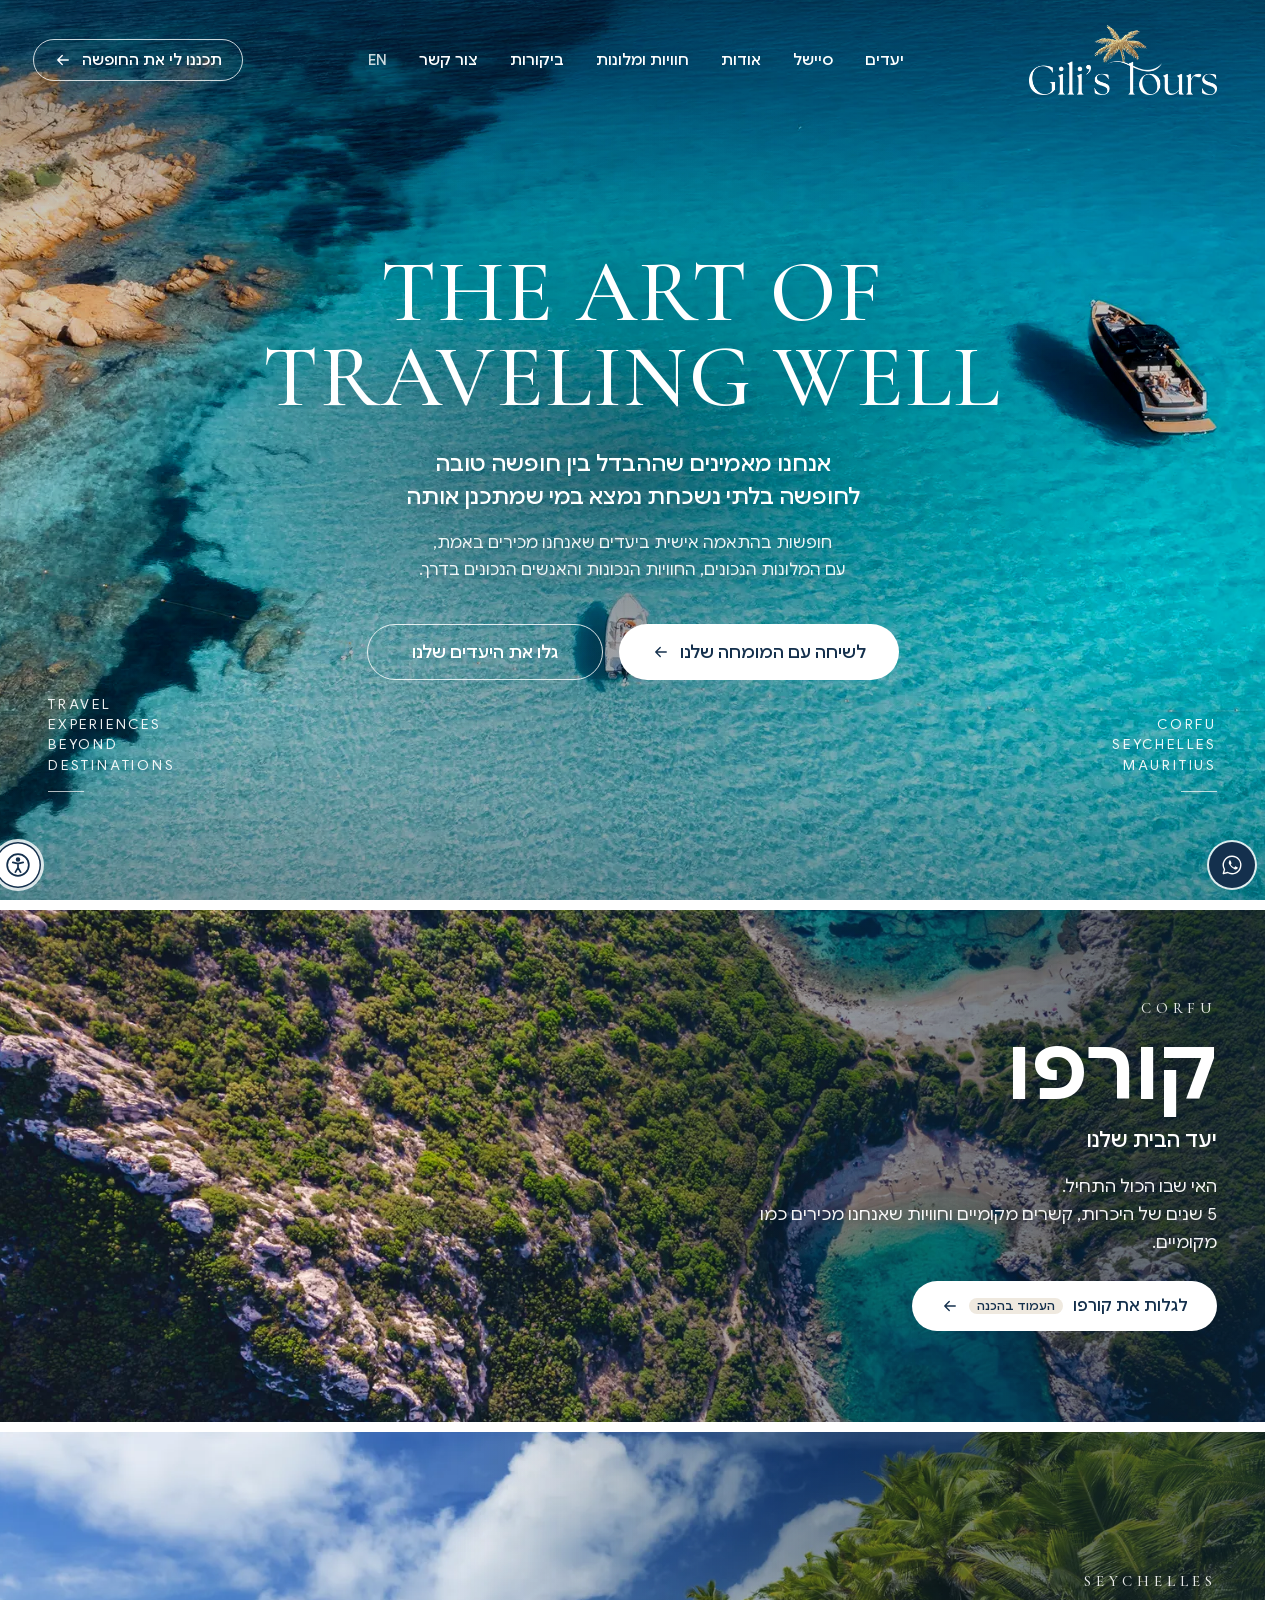
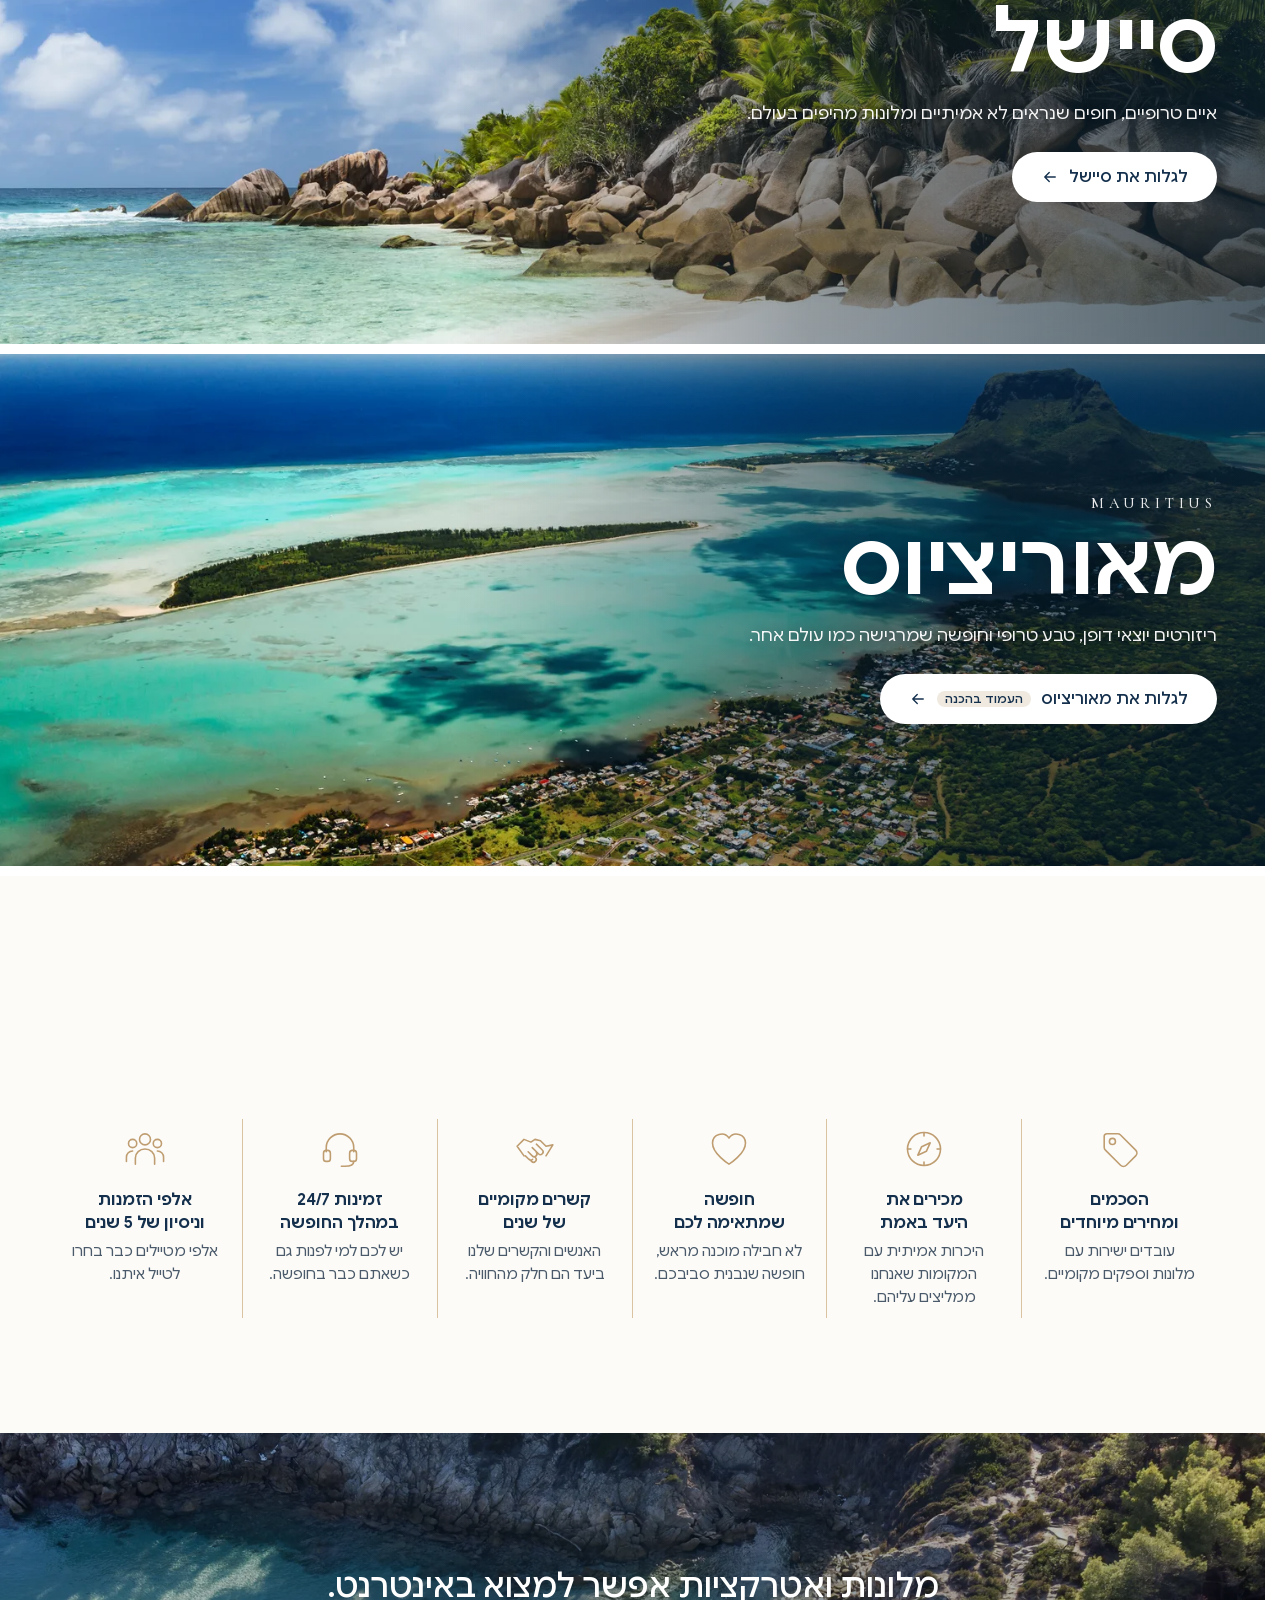
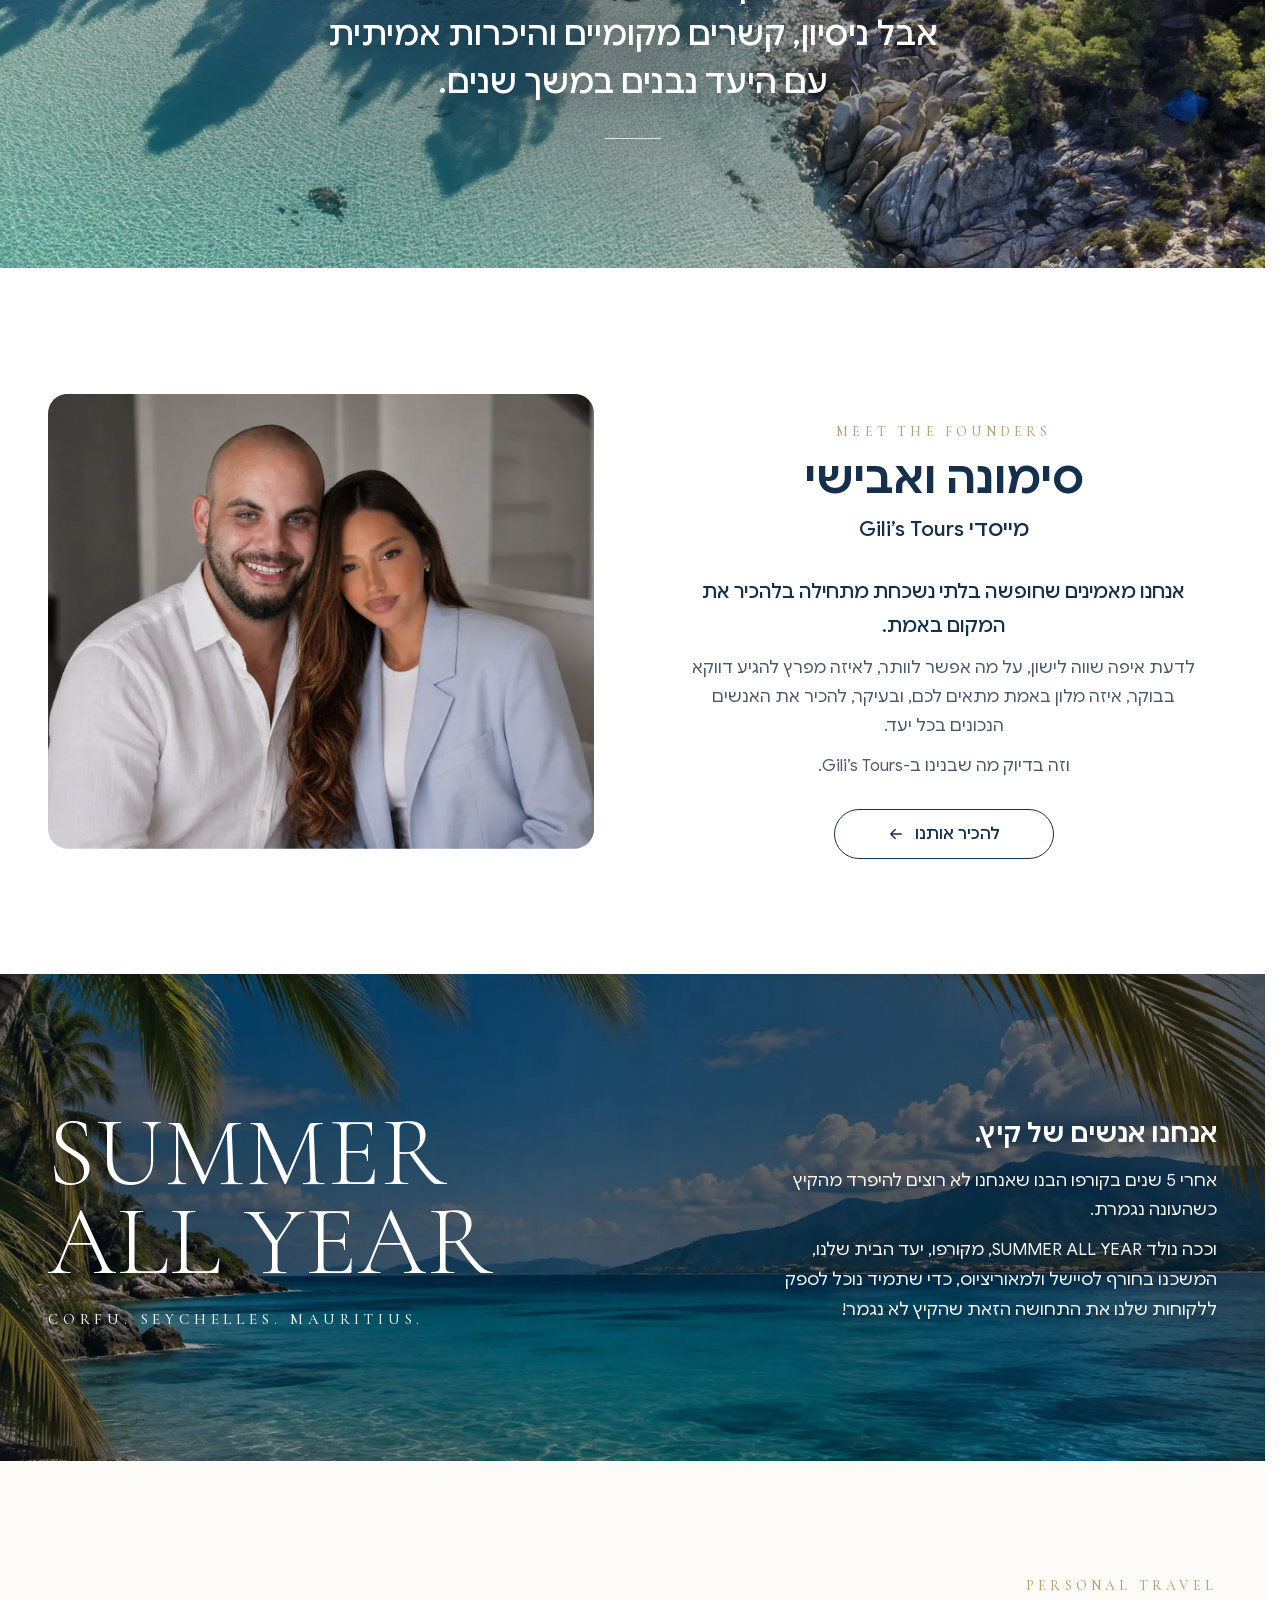
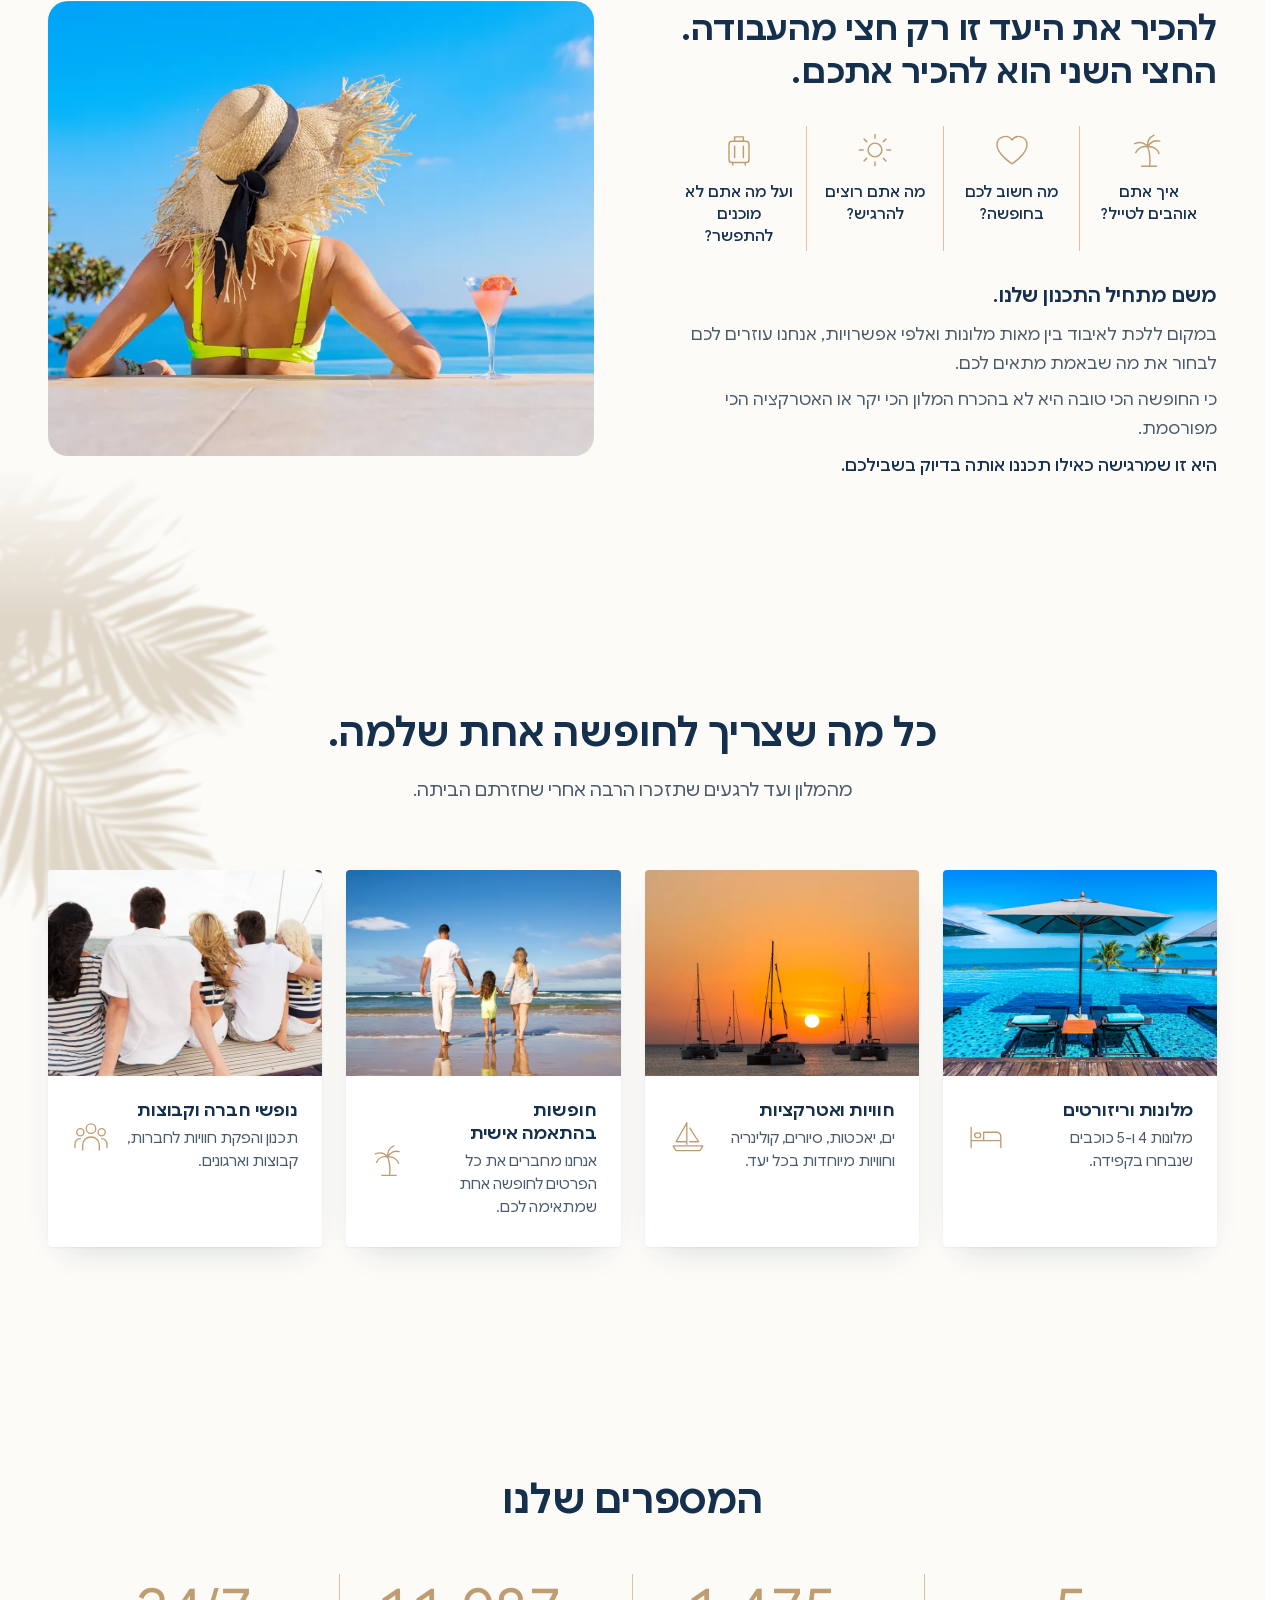
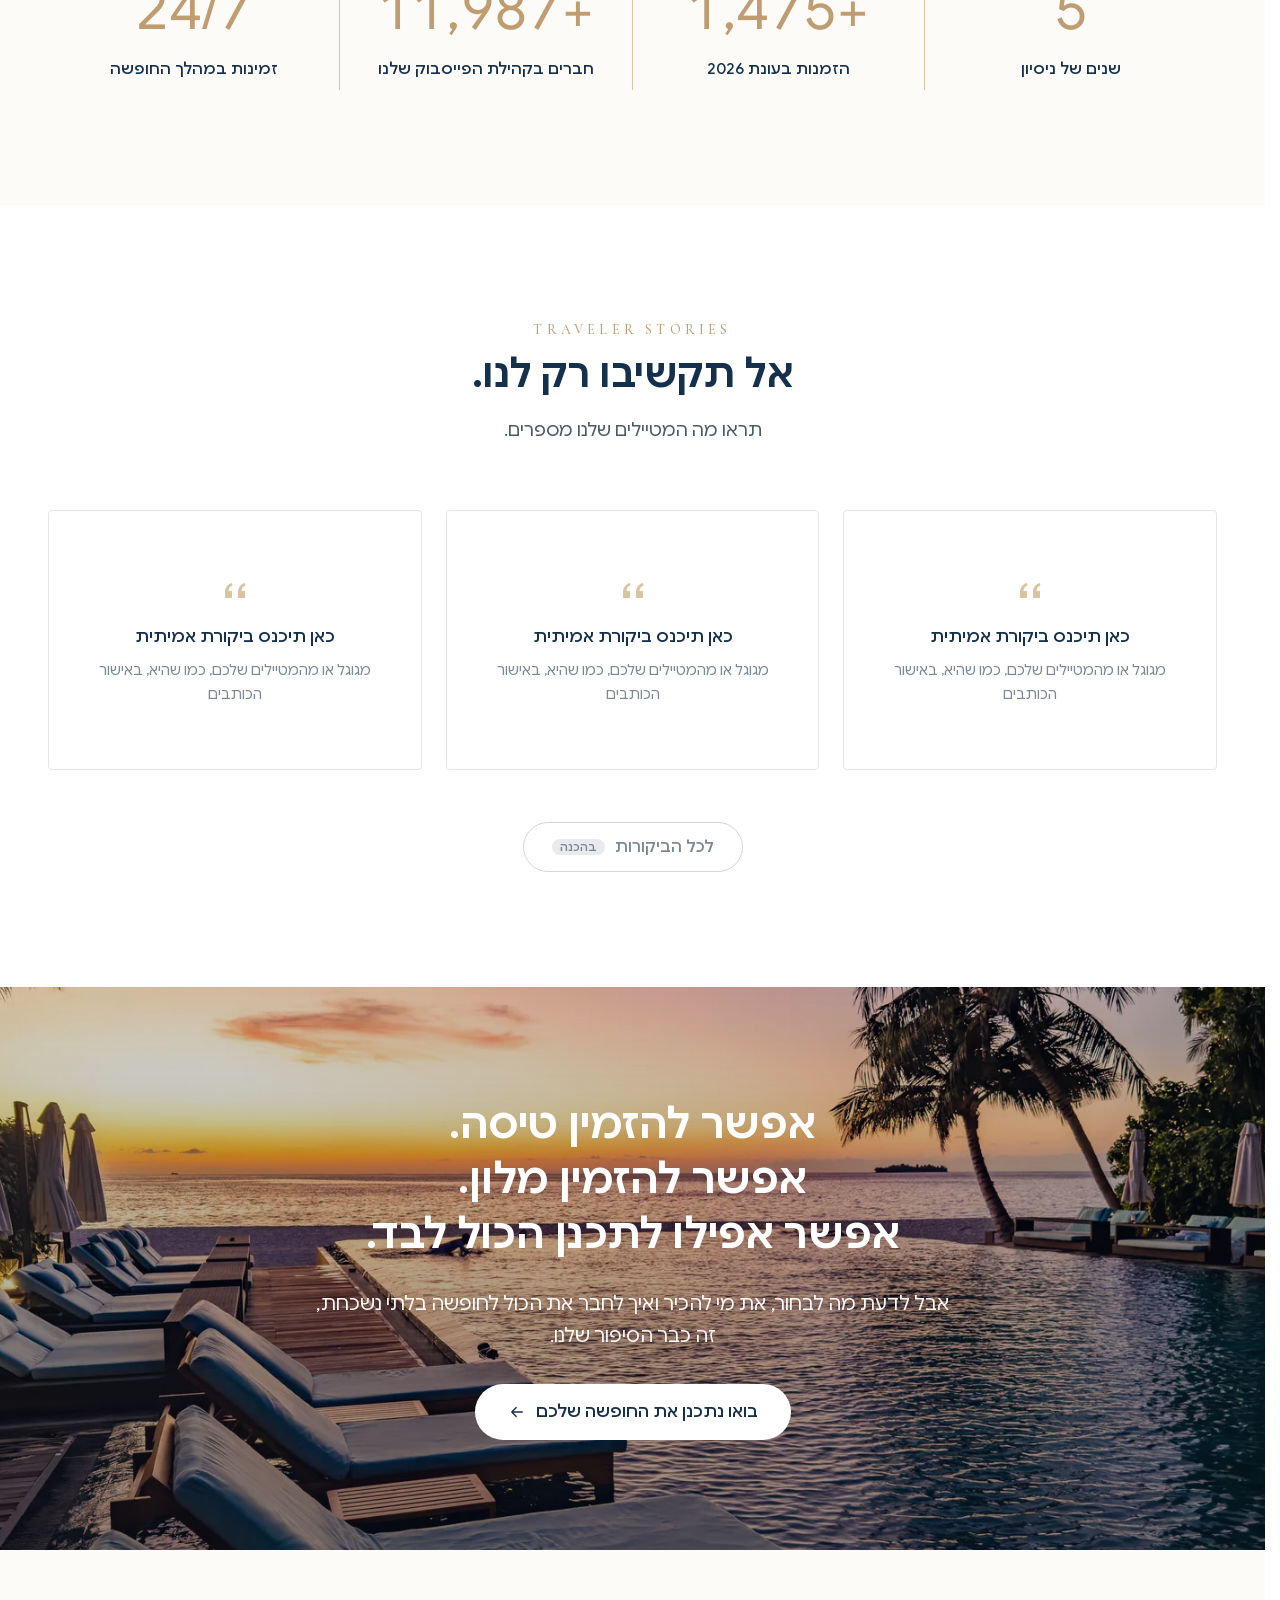
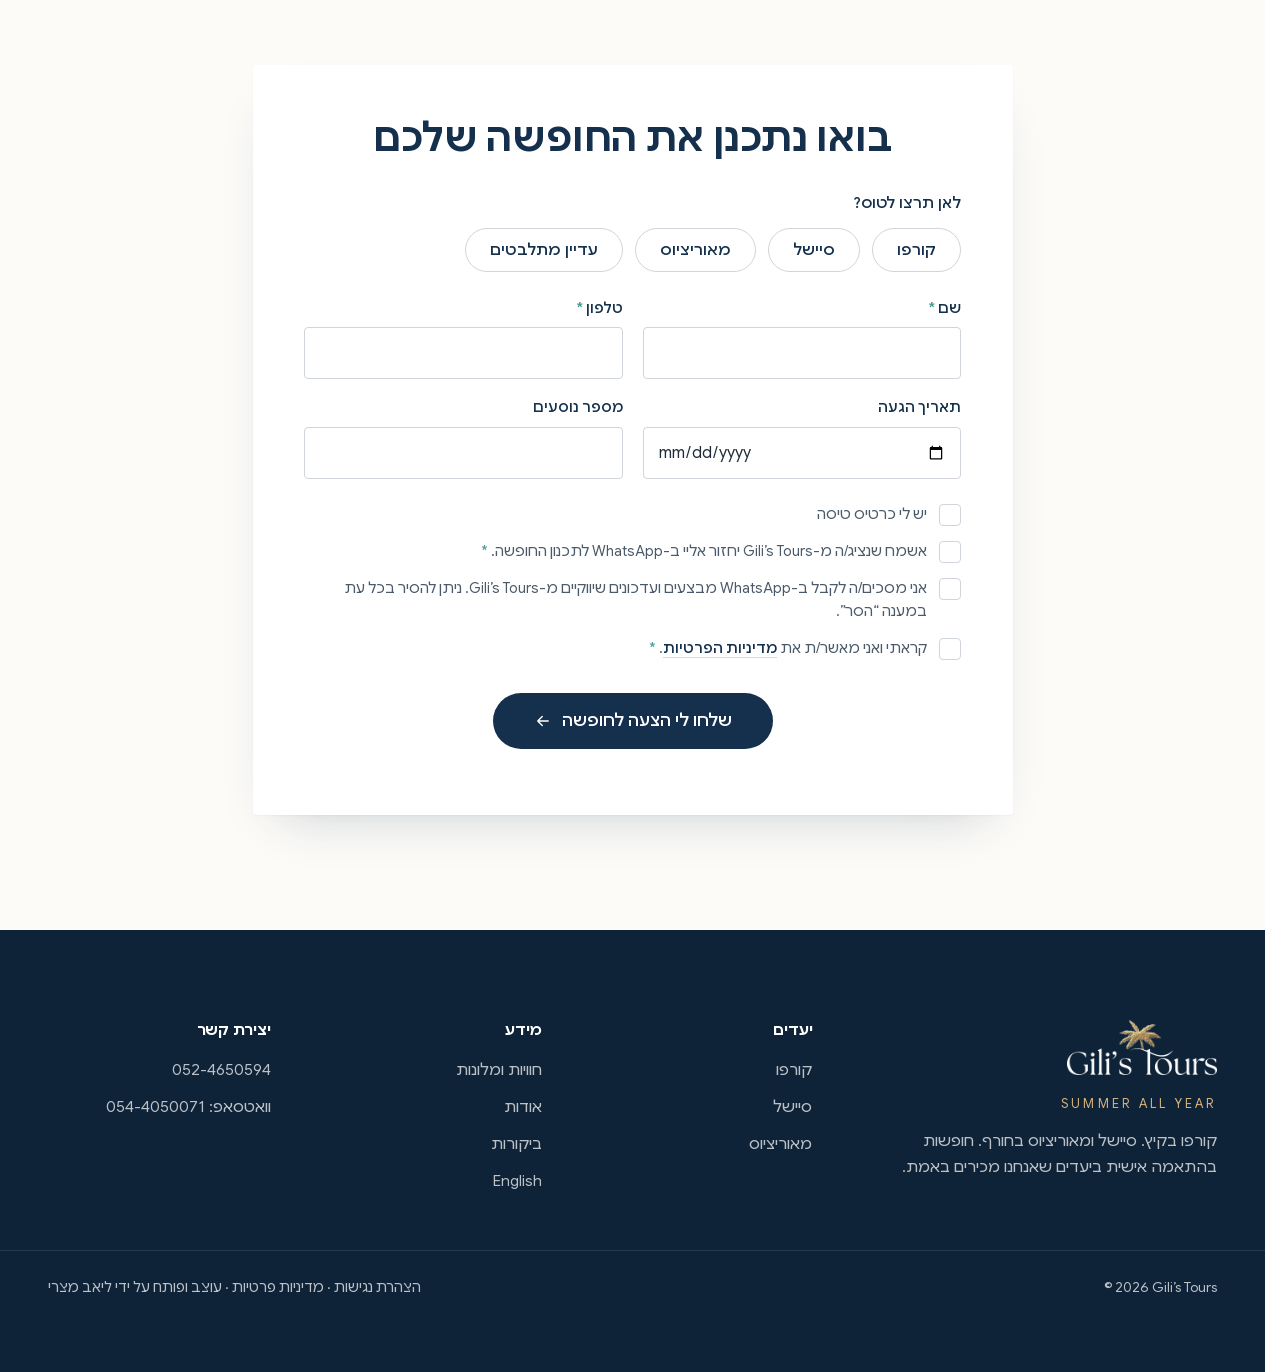
==== commit b7ce9292: "preview update 2026-10-30_0926" ====
--- a/v2/index.html
+++ b/v2/index.html
@@ -14,8 +14,8 @@
 <link rel="preload" href="fonts/cormorant-garamond-300.woff2" as="font" type="font/woff2" crossorigin>
 <link rel="preload" as="image" href="img/hv-hero-1600.webp" imagesrcset="img/hv-hero-960.webp 960w, img/hv-hero-1600.webp 1600w, img/hv-hero-2560.webp 2560w" imagesizes="100vw" media="(min-width:701px)">
 <link rel="preload" as="image" href="img/hv-hero-m-720.webp" imagesrcset="img/hv-hero-m-720.webp 720w, img/hv-hero-m-1080.webp 1080w" imagesizes="100vw" media="(max-width:700px)">
-<link rel="stylesheet" href="css/site.css?v=1793117285">
-<link rel="stylesheet" href="css/home.css?v=1793117285">
+<link rel="stylesheet" href="css/site.css?v=1793345191">
+<link rel="stylesheet" href="css/home.css?v=1793345191">
 <script>document.documentElement.classList.add('js')</script>
 <script src="https://crm.liavmatzri.co.il/review.js" defer></script>
 </head>
@@ -25,6 +25,8 @@
 <svg width="0" height="0" style="position:absolute" aria-hidden="true">
   <defs>
     <symbol id="i-phone" viewBox="0 0 24 24"><path d="M5 3.5h3.2l1.6 4.2-2.1 1.4a11 11 0 0 0 7.2 7.2l1.4-2.1 4.2 1.6V19a1.5 1.5 0 0 1-1.6 1.5A16.5 16.5 0 0 1 3.5 5.1 1.5 1.5 0 0 1 5 3.5z"/></symbol>
+    <symbol id="i-access" viewBox="0 0 24 24"><circle cx="12" cy="12" r="10"/><circle cx="12" cy="7" r="1.3" fill="currentColor"/><path d="M7.2 9.6 12 10.8l4.8-1.2M12 10.8v3.6M12 14.4l-2.4 4.2M12 14.4l2.4 4.2"/></symbol>
+    <symbol id="i-x" viewBox="0 0 24 24"><path d="M6 6l12 12M18 6 6 18"/></symbol>
     <symbol id="i-wa" viewBox="0 0 24 24"><path d="M12 2.5a9.5 9.5 0 0 0-8.2 14.3L2.5 21.5l4.8-1.3A9.5 9.5 0 1 0 12 2.5z"/><path d="M8.6 7.6c.2-.4.5-.4.8-.4h.6c.2 0 .4 0 .6.5l.8 2c.1.2.1.4 0 .6l-.6.8c-.1.2-.2.3 0 .6.5.9 1.2 1.7 2 2.3.6.4 1 .6 1.3.7.2.1.4 0 .5-.1l.8-1c.2-.2.4-.2.6-.1l1.9.9c.3.1.4.2.4.4 0 .5-.1 1.2-.7 1.6-.5.4-1.4.7-2.4.4a11.4 11.4 0 0 1-6.3-5.6c-.6-1.2-.6-2.4.1-3.3z" fill="currentColor" stroke="none"/></symbol>
     <symbol id="i-arrow" viewBox="0 0 24 24"><path d="M19 12H5M11 6l-6 6 6 6"/></symbol>
     <symbol id="i-check" viewBox="0 0 24 24"><path d="m5 12.5 4.5 4.5L19 7.5"/></symbol>
@@ -78,8 +80,8 @@
     <source media="(max-width:700px)" srcset="img/hv-hero-m-720.webp 720w, img/hv-hero-m-1080.webp 1080w" sizes="100vw">
     <img src="img/hv-hero-1600.webp" srcset="img/hv-hero-960.webp 960w, img/hv-hero-1600.webp 1600w, img/hv-hero-2560.webp 2560w" sizes="100vw" alt="" width="2560" height="1440" fetchpriority="high">
   </picture>
-  <!-- 27.10: בטלפון הסרטון שסימונה יצרה לפתיחה (26.10 21:59, לאורך); בדסקטופ נשאר הצילום. נטען רק בטלפון ובלי הפחתת תנועה -->
-  <video class="hv-hero-vid" id="heroVid" muted loop playsinline preload="none" poster="img/hv-hero-v-poster.webp" aria-hidden="true" data-src="media/home-hero-m.mp4"></video>
+  <!-- 30.10: בטלפון אופציה 2 מהסרטונים שסימונה שלחה 29.10 (מים טורקיז, הולך וחוזר כדי שהלולאה תהיה חלקה); בדסקטופ נשאר הצילום. נטען רק בטלפון ובלי הפחתת תנועה -->
+  <video class="hv-hero-vid" id="heroVid" muted loop playsinline preload="none" poster="img/hv-hero-v2-poster.webp" aria-hidden="true" data-src="media/home-hero-m2.mp4"></video>
   <button class="hv-vid-tg" id="vidToggle" type="button" aria-label="עצירת הסרטון" aria-pressed="false" hidden><svg class="ic"><use href="#i-pause"/></svg></button>
   <div class="hv-hero-in">
     <h1 class="hv-title" id="h-t" lang="en"><span>The art of</span> <span>traveling well</span></h1>
@@ -343,11 +345,13 @@
     <nav class="ftr-col" aria-label="מידע"><h3>מידע</h3><a href="#book">חוויות ומלונות</a><a href="#about">אודות</a><a href="#revs">ביקורות</a><a href="#" lang="en">English</a></nav>
     <div class="ftr-col"><h3>יצירת קשר</h3><a href="tel:+972524650594" dir="ltr">052-4650594</a><a href="https://wa.me/972544050071" target="_blank" rel="noopener">וואטסאפ: <span class="nw" dir="ltr">054-4050071</span></a></div>
   </div>
-  <div class="wrap ftr-bot"><p><span dir="ltr">© 2026 Gili’s Tours</span></p><p><a href="#">הצהרת נגישות</a> · <a href="#">מדיניות פרטיות</a> · <a href="https://liavmatzri.co.il" rel="noopener" target="_blank">עוצב ופותח על ידי ליאב מצרי</a></p></div>
+  <div class="wrap ftr-bot"><p><span dir="ltr">© 2026 Gili’s Tours</span></p><p><a href="accessibility.html">הצהרת נגישות</a> · <a href="#">מדיניות פרטיות</a> · <a href="https://liavmatzri.co.il" rel="noopener" target="_blank">עוצב ופותח על ידי ליאב מצרי</a></p></div>
 </footer>
 
 <a class="wa-float" href="https://wa.me/972544050071?text=%D7%A9%D7%9C%D7%95%D7%9D%2C%20%D7%90%D7%A9%D7%9E%D7%97%20%D7%9C%D7%A4%D7%A8%D7%98%D7%99%D7%9D%20%D7%A2%D7%9C%20%D7%97%D7%95%D7%A4%D7%A9%D7%94" target="_blank" rel="noopener" aria-label="שיחה בוואטסאפ"><svg class="ic"><use href="#i-wa"/></svg></a>
-
-<script src="js/home.js?v=1793117285" defer></script>
+<a class="a11y-fab" href="accessibility.html" aria-label="הצהרת נגישות"><svg class="ic" aria-hidden="true"><use href="#i-access"/></svg></a>
+
+<script src="js/a11y.js?v=1793345191" defer></script>
+<script src="js/home.js?v=1793345191" defer></script>
 </body>
 </html>
--- a/v2/css/site.css
+++ b/v2/css/site.css
@@ -361,10 +361,16 @@
 .ftr-bot a:hover{color:#fff}
 
 /* וואטסאפ צף, דיסקרטי */
-.wa-float{position:fixed;bottom:22px;inset-inline-start:22px;z-index:90;width:52px;height:52px;border-radius:50%;background:var(--paper);color:var(--navy);display:grid;place-items:center;box-shadow:var(--sh-lg);transition:transform .3s var(--ease),opacity .3s,background .25s,color .25s;opacity:0;transform:translateY(16px);pointer-events:none}
-.wa-float.show{opacity:1;transform:none;pointer-events:auto}
-.wa-float:hover{background:var(--navy);color:#fff}
-.wa-float .ic{width:24px;height:24px;stroke-width:1.5}
+/* שני כפתורים קבועים בכל עמוד (סימונה 29.10): וואטסאפ בצד ימין, התאמות תצוגה בצד שמאל */
+.wa-float,.a11y-fab{position:fixed;bottom:22px;z-index:90;width:56px;height:56px;border:0;border-radius:50%;display:grid;place-items:center;cursor:pointer;transition:transform .3s var(--ease),background .25s,color .25s}
+.wa-float{inset-inline-start:22px;background:var(--navy);color:#fff;box-shadow:0 0 0 2px rgba(255,255,255,.85),var(--sh-lg)}
+.wa-float:hover{background:var(--gold)}
+.wa-float .ic{width:26px;height:26px;stroke-width:1.5}
+.a11y-fab{inset-inline-end:22px;background:#fff;color:var(--navy);box-shadow:inset 0 0 0 1.5px var(--navy),0 0 0 3px rgba(255,255,255,.8),var(--sh-lg)}
+.a11y-fab:hover{background:var(--navy);color:#fff}
+.a11y-fab .ic{width:30px;height:30px;stroke-width:1.6}
+.wa-float:active,.a11y-fab:active{transform:scale(.95)}
+body.nav-open :is(.wa-float,.a11y-fab){opacity:0;visibility:hidden}
 
 /* כניסות */
 .rv{opacity:0;transform:translateY(26px);transition:opacity .9s var(--ease),transform .9s var(--ease)}
@@ -490,7 +496,6 @@
   .fld-row{grid-template-columns:1fr;gap:0}
   .ftr-in{grid-template-columns:1fr 1fr;gap:40px}
   .ftr-bot{flex-direction:column}
-  .wa-float{bottom:16px;inset-inline-start:16px;width:48px;height:48px}
 }
 
 @media (prefers-reduced-motion:reduce){
@@ -506,7 +511,6 @@
 .seasons li:nth-child(1),.seasons li:nth-child(3){--c:var(--soft)}
 .seasons li:nth-child(2){--c:var(--gold)}
 .seasons li:nth-child(4){--c:#bccbd4}
-.wa-float.near-end{opacity:0;transform:translateY(16px);pointer-events:none}
 h1,h2,h3,.hero-sub{text-wrap:balance}
 .nw{white-space:nowrap}
 @media (max-width:700px){.hero-sub{font-size:21px}}
@@ -541,15 +545,79 @@
 }
 @media (max-width:700px){.days{padding-inline-start:0}.days::before,.day::before{display:none}}
 
-/* וואטסאפ בטלפון ובטאבלט: פס תחתון ברוחב מלא, כמו בסקיצה הקודמת, כדי שלא יישב על טקסט */
-.wa-lbl{display:none}
+/* טלפון וטאבלט: הכפתורים קטנים ויושבים בפינות; הפוטר מקבל מקום בסוף כדי ששום שורה לא תישאר מתחתיהם */
 @media (max-width:1100px){
-  .wa-float,.wa-float.show{inset-inline:0;bottom:0;width:auto;height:60px;border-radius:0;display:flex;align-items:center;justify-content:center;gap:10px;background:var(--paper);color:var(--navy);box-shadow:0 -1px 0 var(--line),0 -10px 28px rgba(20,48,77,.08);font-weight:500;font-size:16px}
-  .wa-float:hover{background:var(--paper);color:var(--navy)}
-  .wa-float .ic{width:22px;height:22px;color:var(--gold)}
-  .wa-lbl{display:inline}
-  .wa-float.near-end{transform:translateY(100%)}
+  .wa-float,.a11y-fab{bottom:calc(14px + env(safe-area-inset-bottom));width:52px;height:52px}
+  .wa-float{inset-inline-start:14px}
+  .a11y-fab{inset-inline-end:14px}
+  .a11y-fab .ic{width:28px;height:28px}
+  .ftr-bot{padding-bottom:96px}
 }
 @media (forced-colors:active){:focus-visible{outline:2px solid CanvasText;outline-offset:2px}}
 /* מסך בינוני: הכפתור הצף קטן ויושב בשוליים, לא על הטקסט */
-@media (min-width:1101px) and (max-width:1439px){.wa-float{inset-inline-start:8px;bottom:12px;width:40px;height:40px}.wa-float .ic{width:20px;height:20px}}
+@media (min-width:1101px) and (max-width:1439px){.ftr-bot{padding-bottom:72px}.wa-float,.a11y-fab{bottom:12px;width:46px;height:46px}.wa-float{inset-inline-start:10px}.a11y-fab{inset-inline-end:10px}.wa-float .ic{width:22px;height:22px}.a11y-fab .ic{width:26px;height:26px}}
+
+/* ===== התאמות תצוגה (B19, ת"י 5568): משנה רק הצגה; האתר נגיש גם בלעדיו ===== */
+.a11y-scrim{position:fixed;inset:0;z-index:94;background:rgba(14,34,56,.35);opacity:0;visibility:hidden;transition:opacity .24s var(--ease),visibility 0s linear .24s}
+.a11y-scrim.open{opacity:1;visibility:visible;transition-delay:0s}
+.a11y-panel{position:fixed;z-index:95;inset-inline-end:22px;bottom:92px;width:min(380px,calc(100vw - 32px));max-height:min(640px,calc(100svh - 120px));display:flex;flex-direction:column;background:#fff;color:var(--ink);border-radius:var(--r-lg);box-shadow:0 30px 80px -20px rgba(14,34,56,.45);font-size:15px;line-height:1.4;opacity:0;visibility:hidden;transform:translateY(12px);transition:opacity .24s var(--ease),transform .24s var(--ease),visibility 0s linear .24s}
+.a11y-panel.open{opacity:1;visibility:visible;transform:none;transition-delay:0s}
+.a11y-head{display:flex;align-items:center;justify-content:space-between;padding:14px 20px 8px;padding-inline-end:12px}
+.a11y-head h2{font-size:19px;font-weight:700;margin:0}
+.a11y-x{width:44px;height:44px;border:0;border-radius:50%;display:grid;place-items:center;background:var(--mist);color:var(--navy);cursor:pointer}
+.a11y-x .ic{width:18px;height:18px}
+.a11y-opts{overflow-y:auto;padding:8px 16px;display:grid;grid-template-columns:1fr 1fr;gap:8px}
+.a11y-row{grid-column:1/-1;display:grid;grid-template-columns:1fr auto auto;align-items:center;gap:8px;padding-bottom:4px}
+.a11y-row>span{font-weight:500}
+.a11y-opts button{min-height:52px;padding:8px 12px;border:0;border-radius:12px;background:var(--mist);font:500 14.5px/1.3 var(--ff);color:var(--navy);cursor:pointer;text-align:center;transition:background .15s,color .15s}
+.a11y-row button{min-height:44px;padding:0 16px}
+.a11y-opts button[aria-pressed="true"]{background:var(--navy);color:#fff}
+.a11y-opts [data-reset]{grid-column:1/-1;background:transparent;box-shadow:inset 0 0 0 1px var(--line-2)}
+.a11y-foot{display:flex;flex-wrap:wrap;align-items:center;justify-content:space-between;gap:4px 12px;padding:8px 20px 14px}
+.a11y-foot a{min-height:44px;display:inline-flex;align-items:center;font-weight:500;color:var(--navy);text-decoration:underline;text-underline-offset:4px}
+.a11y-note{font-size:13px;color:var(--text)}
+@media (hover:hover) and (pointer:fine){.a11y-opts button:not([aria-pressed="true"]):hover,.a11y-x:hover{background:var(--mist-2)}}
+@media (max-width:1100px){.a11y-panel{inset-inline-end:14px;bottom:calc(76px + env(safe-area-inset-bottom))}}
+@media (max-width:700px){.a11y-panel{inset-inline:0;bottom:0;width:100%;max-height:85svh;border-radius:var(--r-lg) var(--r-lg) 0 0;padding-bottom:env(safe-area-inset-bottom)}}
+.a11y-line{position:fixed;inset-inline:0;top:0;z-index:96;height:4px;background:#ffd400;box-shadow:0 0 0 1px #111;pointer-events:none;display:none}
+html.a11y-guide .a11y-line{display:block}
+/* גודל טקסט: התוכן כולו גדל וזורם מחדש, כמו הגדלה בדפדפן */
+html.a11y-zoom :is(main,.ftr){zoom:var(--a11y-zoom)}
+html.a11y-contrast :is(body,main,section,header,footer,nav,div,figure,li,a,button,p,h1,h2,h3,h4,span,b,small,blockquote,summary,details,label,ul,ol,figcaption,select,input,textarea,form,article){background-color:#000!important;background-image:none!important;color:#fff!important;text-shadow:none!important;border-color:#fff!important}
+html.a11y-contrast :is(a,summary){color:#ffe14d!important}
+html.a11y-contrast :is(.btn,.wa-float,.a11y-fab,.a11y-opts button[aria-pressed="true"]){background:#ffe14d!important;color:#000!important}
+html.a11y-contrast :is(.btn,.wa-float,.a11y-fab) *{background:transparent!important;color:#000!important}
+html.a11y-contrast :is(main,.ftr) :is(img,video,picture){opacity:.3}
+html.a11y-contrast :is(main,.ftr) *::before,html.a11y-contrast :is(main,.ftr) *::after{background:none!important}
+html.a11y-gray{filter:grayscale(1)}
+html.a11y-invert{filter:invert(1) hue-rotate(180deg)}
+html.a11y-invert :is(img,video){filter:invert(1) hue-rotate(180deg)}
+html.a11y-links a{text-decoration:underline!important;text-underline-offset:3px;outline:2px solid #ffd400;outline-offset:2px}
+html.a11y-font :is(body,h1,h2,h3,h4,p,a,button,span,b,li,blockquote,summary,label,input,select,textarea){font-family:Arial,"Arial Hebrew",sans-serif!important;letter-spacing:0!important}
+html.a11y-spacing :is(p,li,summary,blockquote,label,dd){line-height:1.5!important;letter-spacing:.12em!important;word-spacing:.16em!important}
+html.a11y-spacing p{margin-bottom:2em!important}
+html.a11y-still *,html.a11y-still *::before,html.a11y-still *::after{animation-duration:.01ms!important;animation-iteration-count:1!important;transition-duration:.01ms!important;transition-delay:0s!important;scroll-behavior:auto!important}
+html.a11y-still .rv{opacity:1!important;transform:none!important}
+html.a11y-still .rv-img{clip-path:none!important}
+html.a11y-cursor,html.a11y-cursor *{cursor:url("data:image/svg+xml,%3Csvg xmlns='http://www.w3.org/2000/svg' width='48' height='48' viewBox='0 0 48 48'%3E%3Cpath d='M6 4l32 18-14 3 9 16-6 3-9-16-11 9z' fill='%23111' stroke='%23fff' stroke-width='2.5' stroke-linejoin='round'/%3E%3C/svg%3E") 6 4,auto!important}
+
+/* ===== עמודי מסמך (הצהרת נגישות, ובהמשך פרטיות) ===== */
+.doc-page .hdr-cta{border-color:var(--navy);color:var(--navy)}
+.doc-page .hdr-cta:hover{background:var(--navy);color:#fff}
+.doc{background:var(--paper);padding-block:clamp(112px,12vw,160px) clamp(72px,8vw,112px)}
+.doc-in{max-width:calc(780px + var(--pad)*2)}
+.doc h1{font-size:clamp(34px,4vw,50px);line-height:1.15;margin:0}
+.doc h2{font-size:clamp(21px,2vw,25px);line-height:1.3;margin:clamp(40px,4vw,48px) 0 12px}
+.doc p,.doc li,.doc dd{color:var(--text)}
+.doc-lead{margin-top:18px;font-size:19px}
+.doc-draft{margin-top:28px;padding:16px 20px;border-radius:12px;background:var(--mist);font-size:15.5px}
+.doc-list{display:grid;gap:10px;margin:0 0 14px;padding-inline-start:24px;list-style:disc}
+.doc-list li::marker{color:var(--gold)}
+.doc-dl{display:grid;gap:10px;margin:14px 0}
+.doc-dl div{display:grid;grid-template-columns:minmax(150px,220px) 1fr;gap:4px 20px;padding:12px 16px;border-radius:10px;background:var(--mist)}
+.doc-dl dt{font-weight:500;color:var(--navy)}
+.doc-dl dd{margin:0}
+.doc-dl a{color:var(--navy);text-decoration:underline;text-underline-offset:4px}
+.doc-todo{color:var(--gold-2)!important;font-weight:500}
+.doc-date{margin-top:40px;font-size:14.5px}
+@media (max-width:600px){.doc-dl div{grid-template-columns:1fr}.hdr-cta{display:none}}
--- a/v2/css/home.css
+++ b/v2/css/home.css
@@ -54,7 +54,7 @@
 .hv-sub{font-size:16px;line-height:1.7;color:rgba(255,255,255,.92);margin-bottom:40px;text-shadow:0 1px 14px rgba(0,0,0,.25)}
 .hv-btns{display:flex;justify-content:center;flex-wrap:wrap;gap:16px}
 .hv-btns .btn{min-width:236px}
-.hv-corner{position:absolute;bottom:clamp(32px,5vh,56px);font:400 14px/1.45 var(--ff);letter-spacing:.2em;text-transform:uppercase;color:rgba(255,255,255,.92)}
+.hv-corner{position:absolute;bottom:clamp(100px,12vh,120px);font:400 14px/1.45 var(--ff);letter-spacing:.2em;text-transform:uppercase;color:rgba(255,255,255,.92)}
 .hv-corner::after{content:"";display:block;width:36px;height:1px;background:rgba(255,255,255,.7);margin-top:16px}
 .hv-tag{left:var(--pad)/* qa-allow: physical (פינה שמאלית כמו בסקיצה) */}
 .hv-places{right:var(--pad);text-align:right/* qa-allow: physical (פינה ימנית כמו בסקיצה) */}
@@ -274,7 +274,7 @@
   .home .logo{width:152px}
   .hv-hero{place-items:end center}
   .hv-hero::after{background:linear-gradient(180deg,rgba(4,28,40,.35),rgba(4,28,40,0) 22%,rgba(4,28,40,.15) 42%,rgba(4,28,40,.62) 100%)}
-  .hv-hero-in{padding:clamp(112px,14vh,144px) 20px 40px}
+  .hv-hero-in{padding:clamp(112px,14vh,144px) 20px 88px}/* מקום לשני הכפתורים הקבועים בתחתית */
   .hv-hero-in{width:100%}
   .hv-intro,.hv-sub{text-wrap:balance}
   .hv-title{font-size:clamp(34px,10.6vw,58px);margin-bottom:20px}
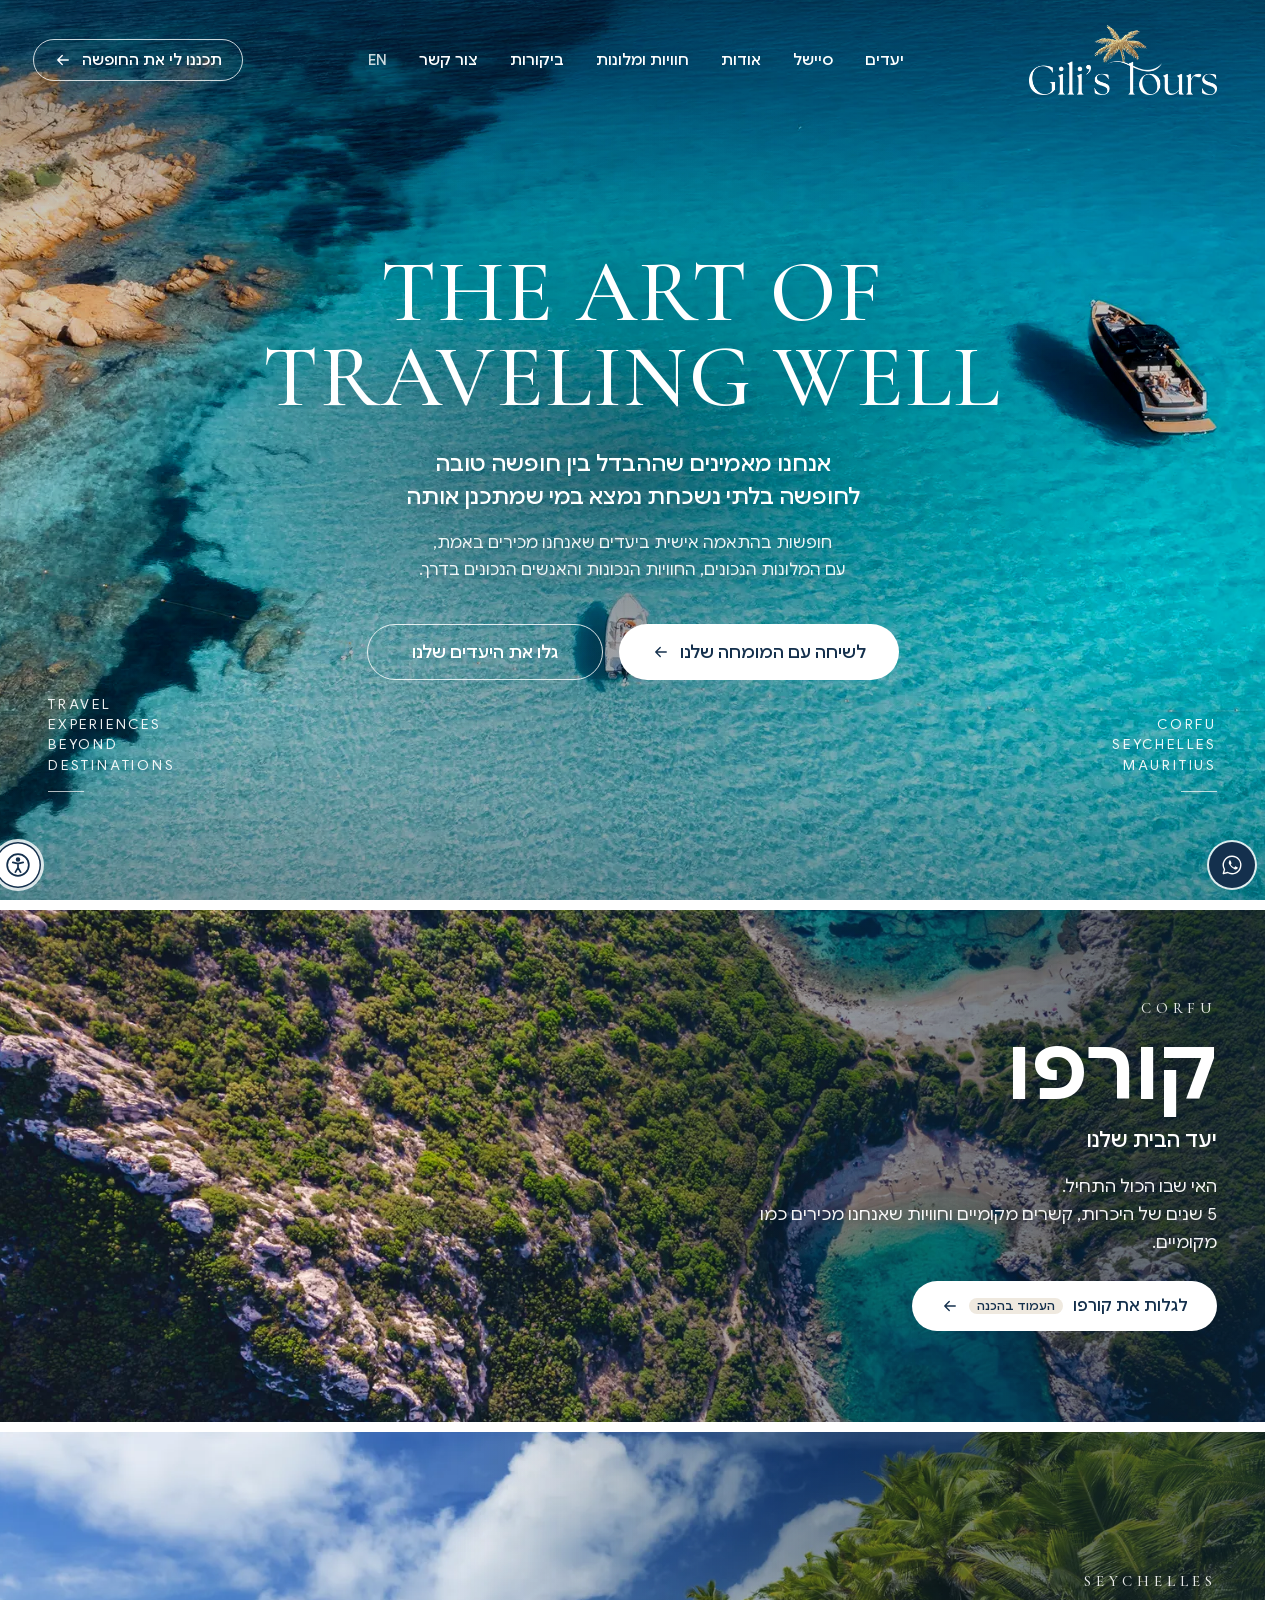
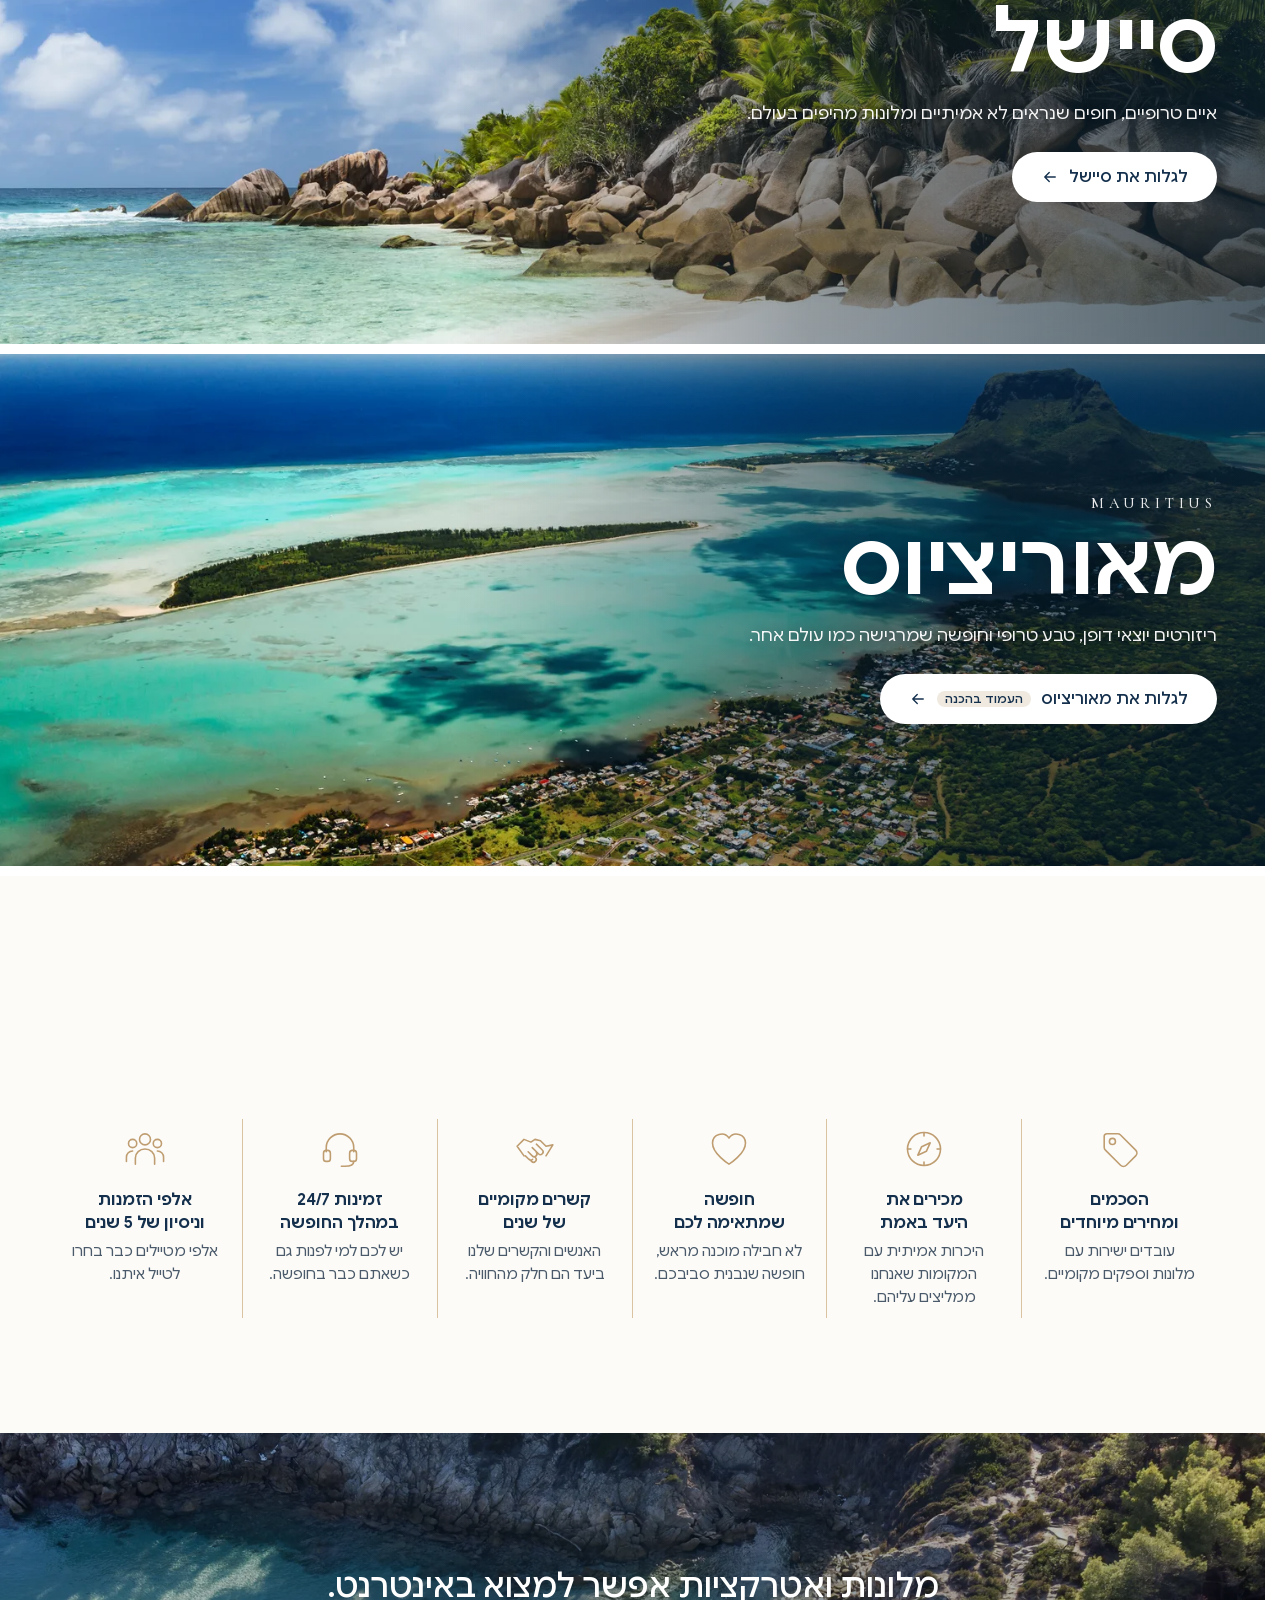
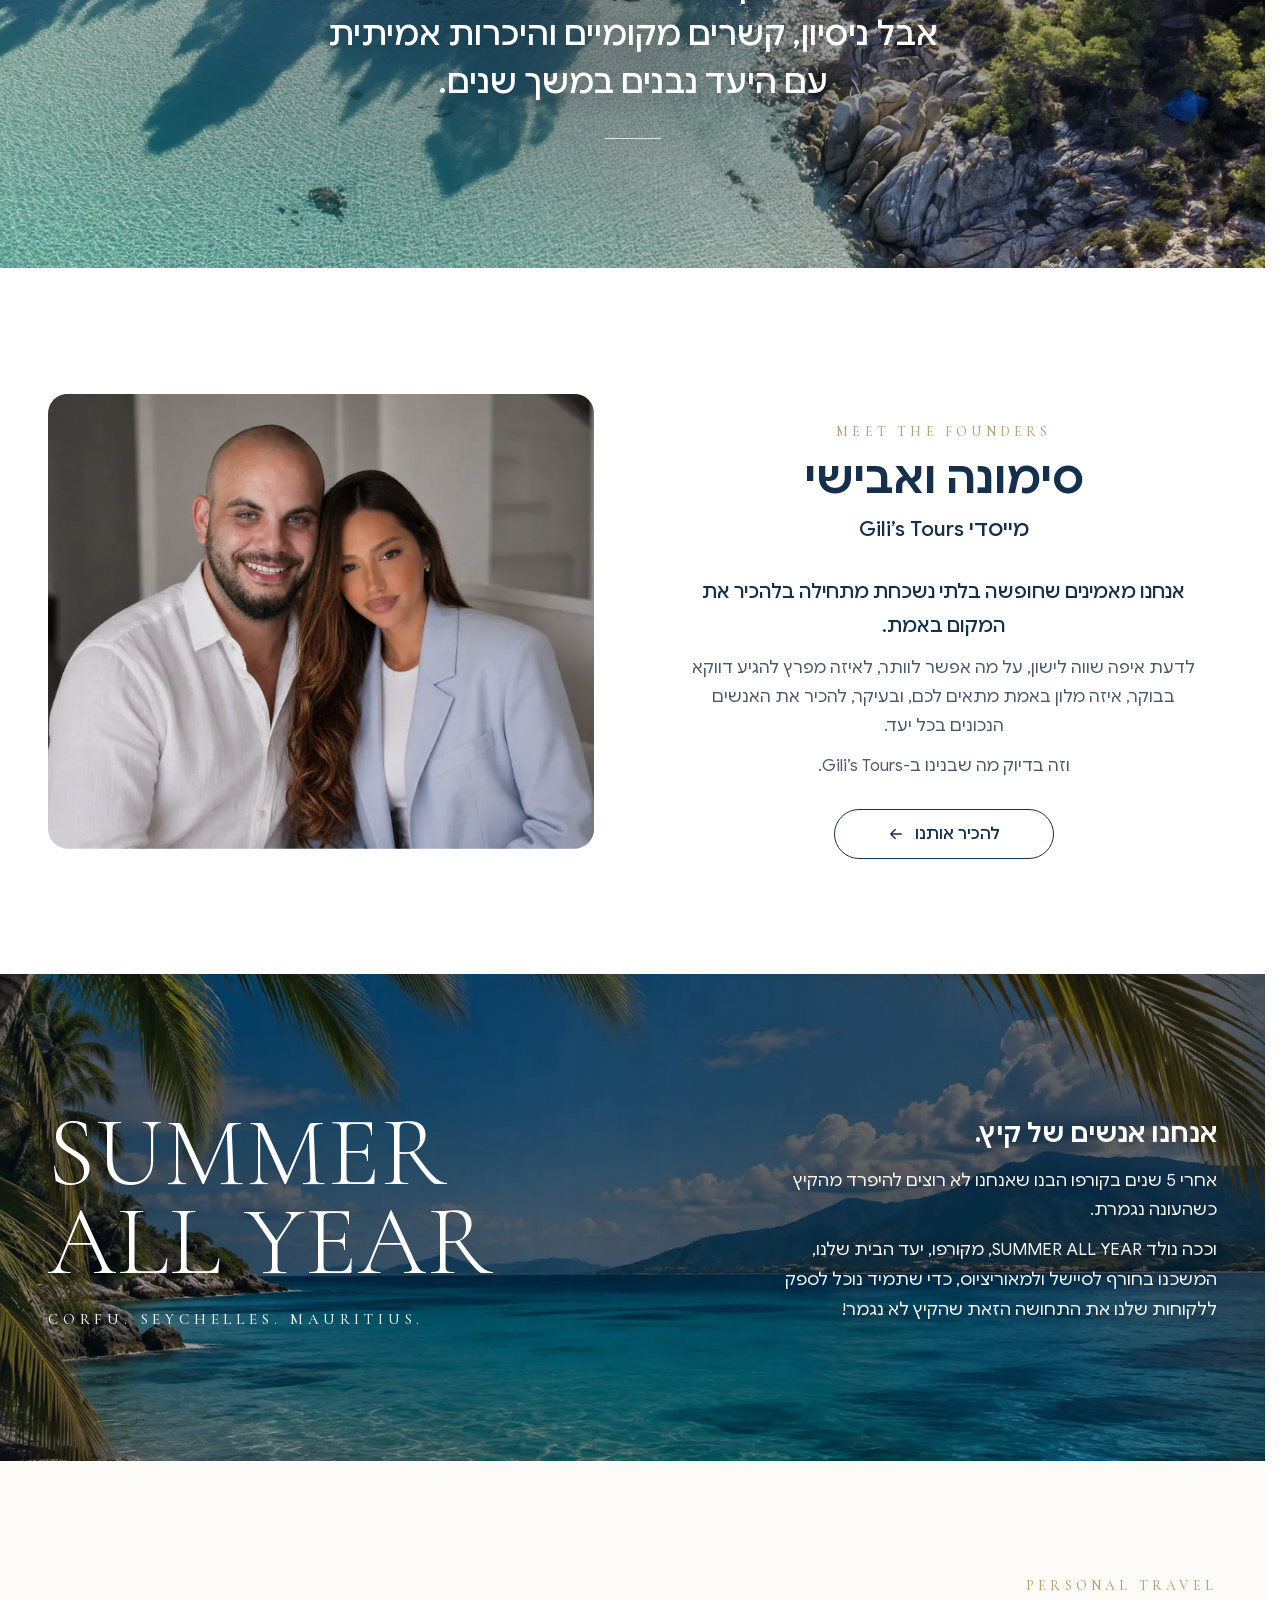
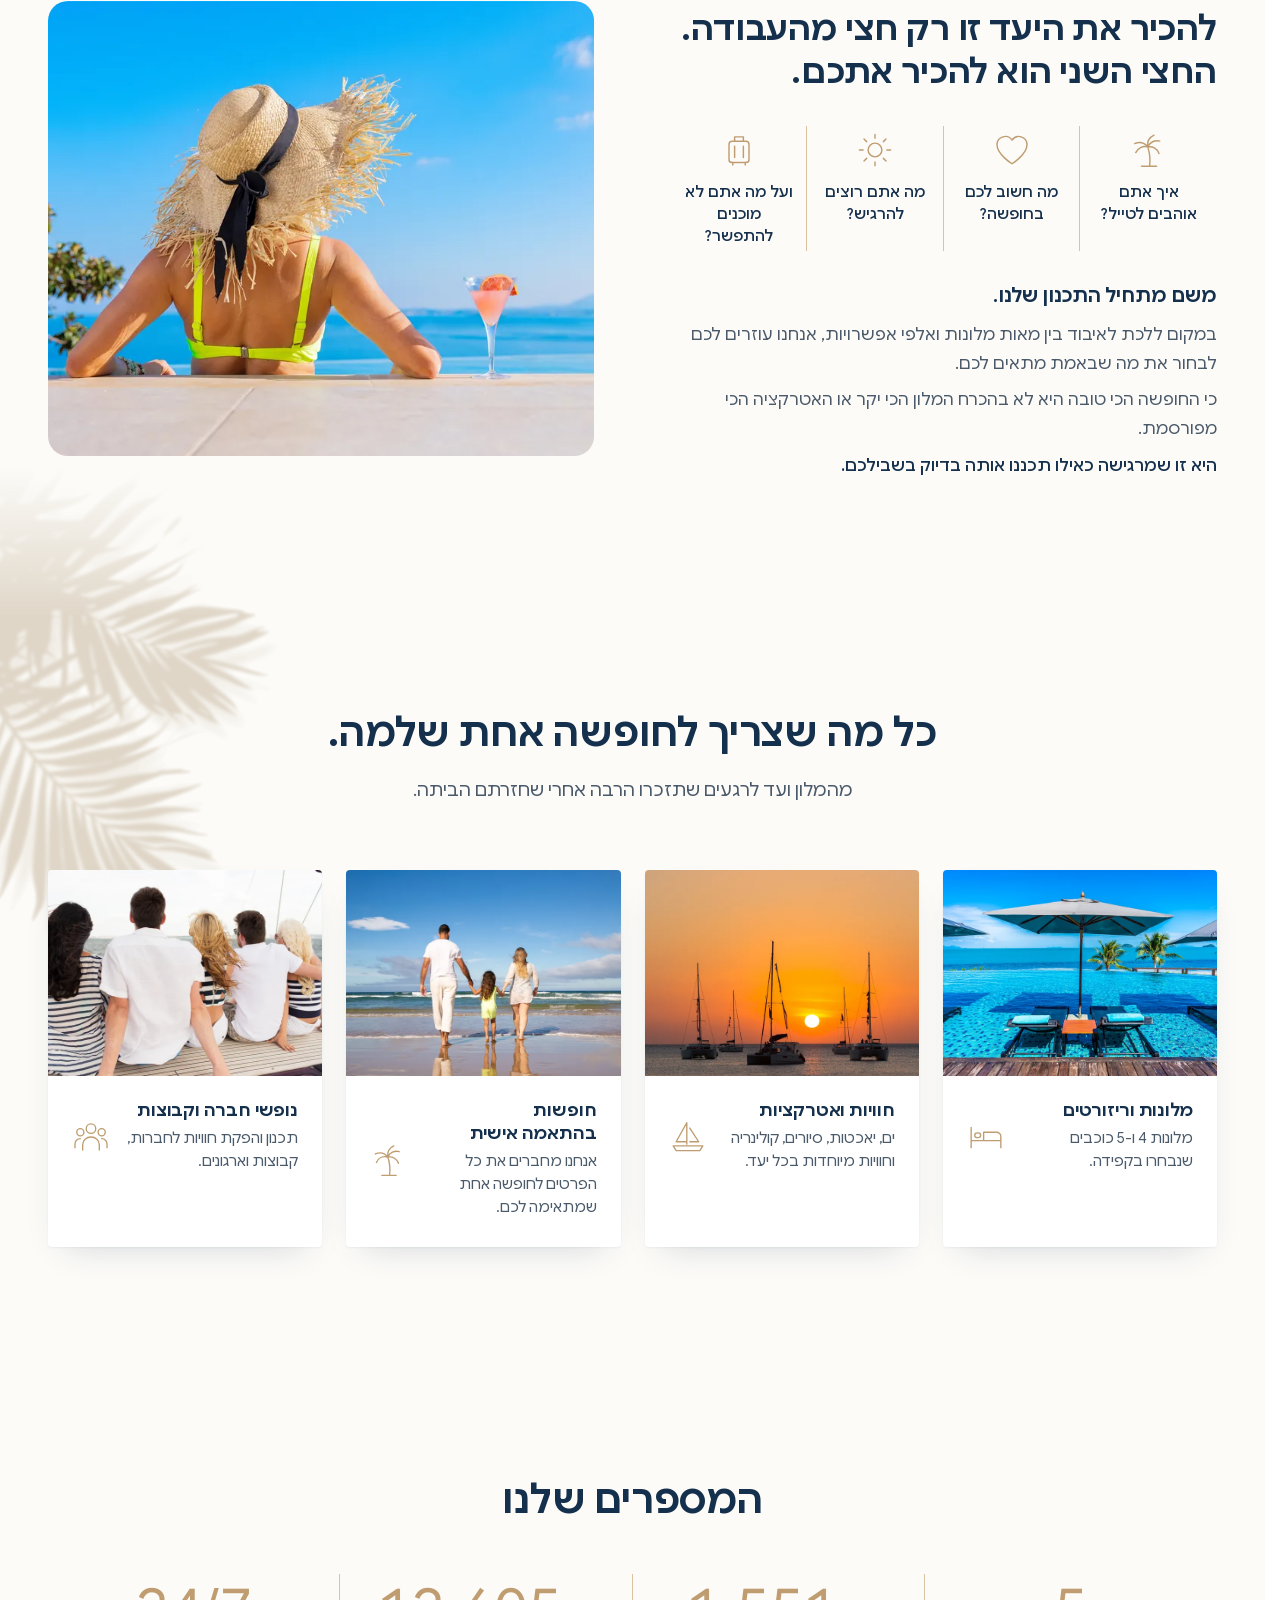
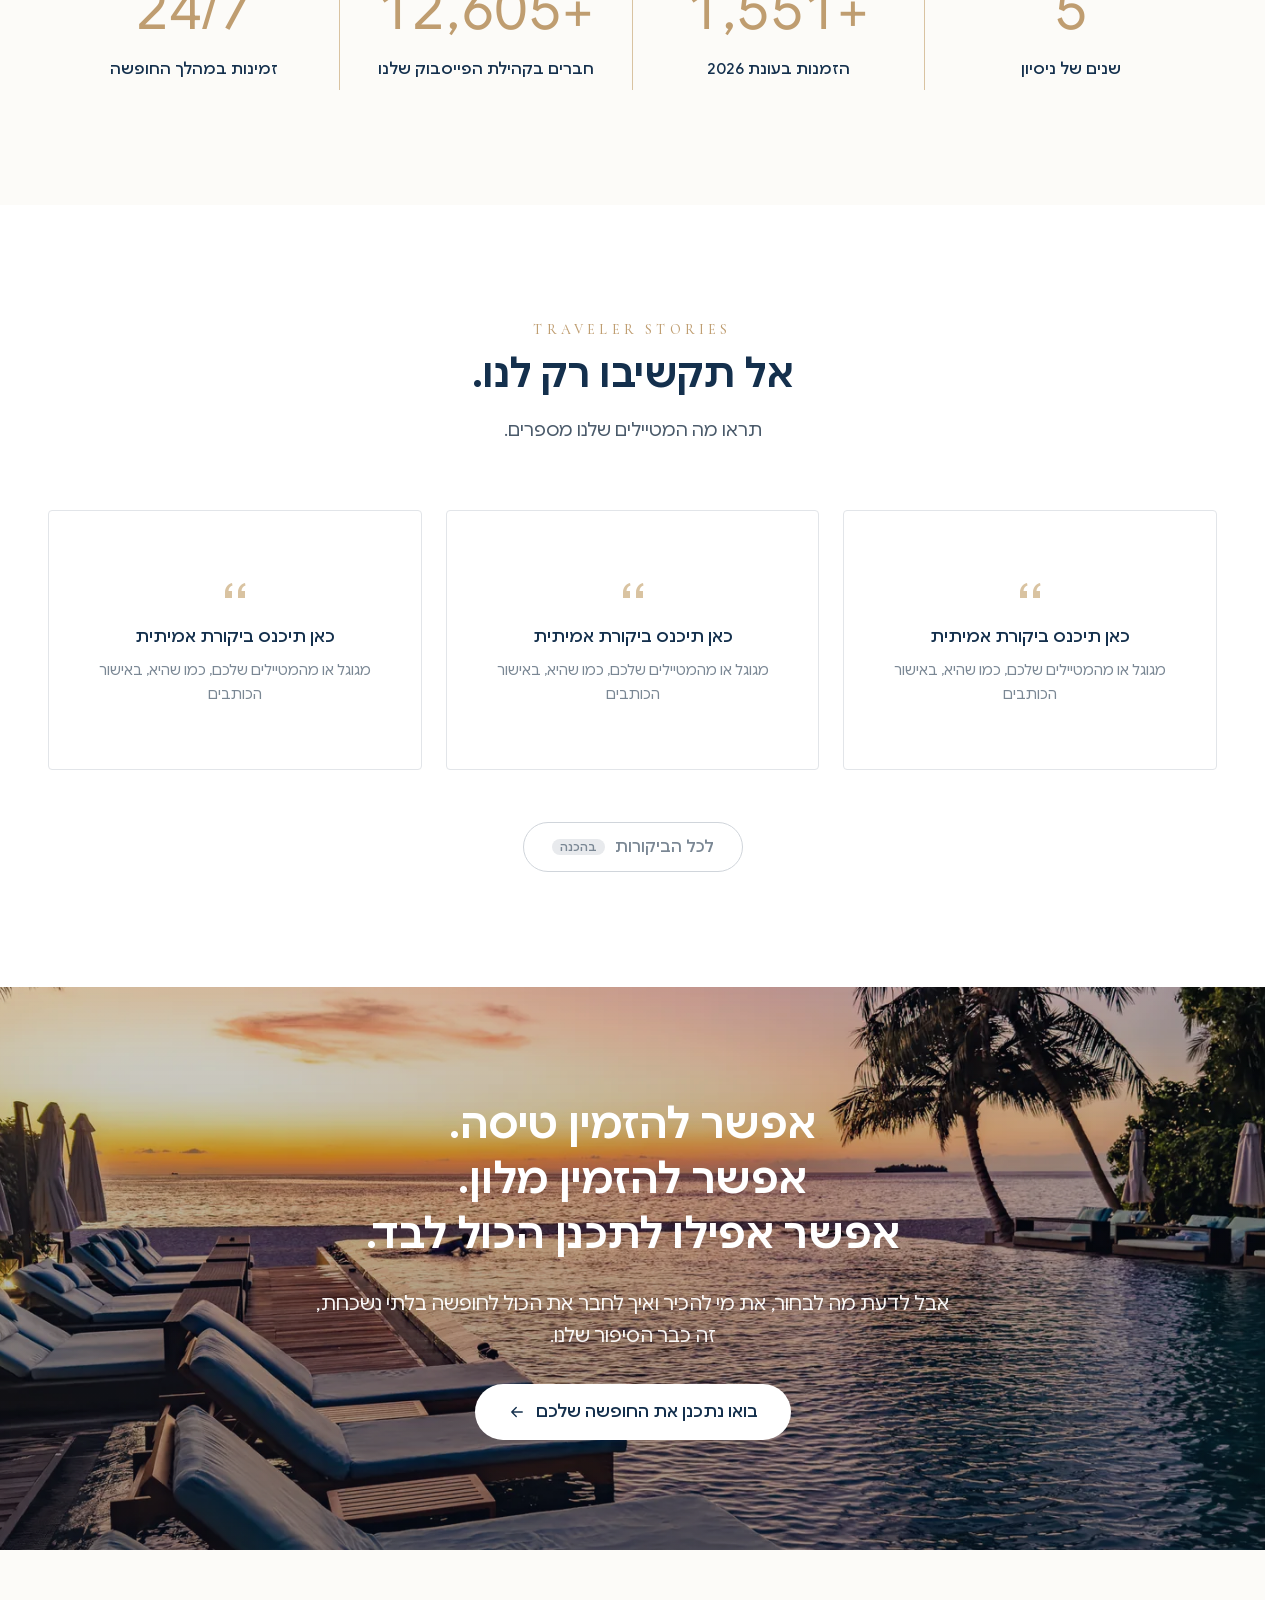
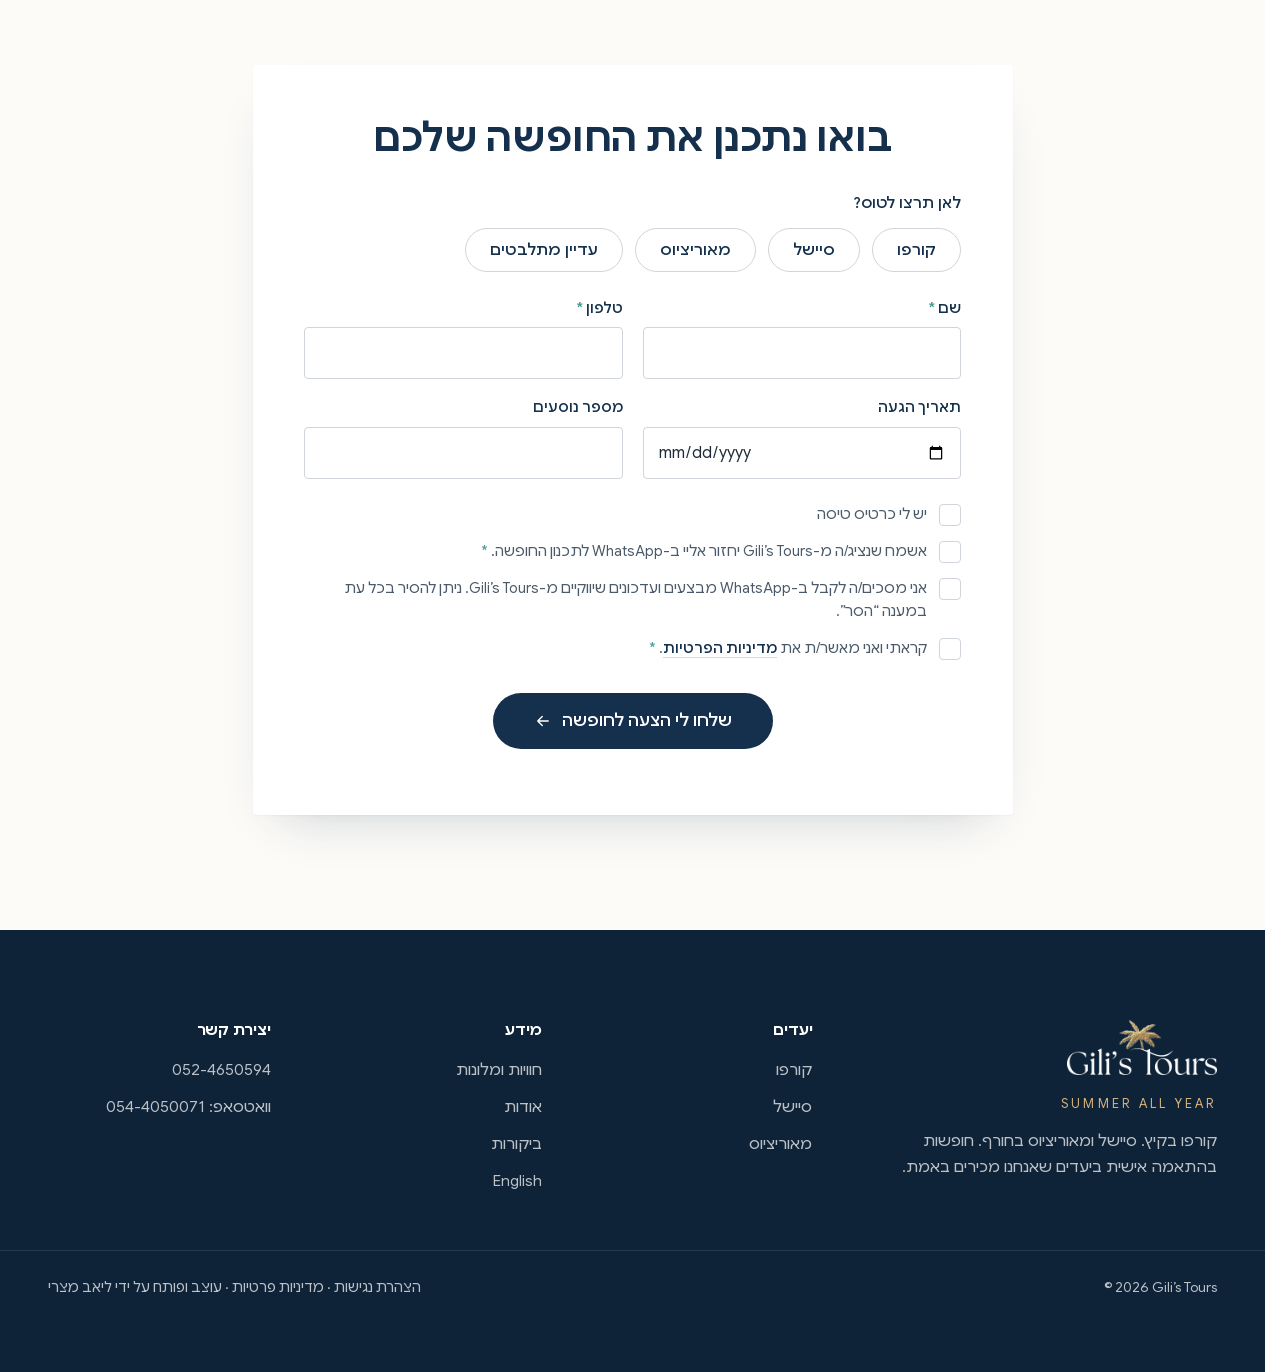
==== commit d21278f4: "preview update 2026-11-01_1130" ====
--- a/v2/index.html
+++ b/v2/index.html
@@ -14,8 +14,8 @@
 <link rel="preload" href="fonts/cormorant-garamond-300.woff2" as="font" type="font/woff2" crossorigin>
 <link rel="preload" as="image" href="img/hv-hero-1600.webp" imagesrcset="img/hv-hero-960.webp 960w, img/hv-hero-1600.webp 1600w, img/hv-hero-2560.webp 2560w" imagesizes="100vw" media="(min-width:701px)">
 <link rel="preload" as="image" href="img/hv-hero-m-720.webp" imagesrcset="img/hv-hero-m-720.webp 720w, img/hv-hero-m-1080.webp 1080w" imagesizes="100vw" media="(max-width:700px)">
-<link rel="stylesheet" href="css/site.css?v=1793345191">
-<link rel="stylesheet" href="css/home.css?v=1793345191">
+<link rel="stylesheet" href="css/site.css?v=1793525392">
+<link rel="stylesheet" href="css/home.css?v=1793525392">
 <script>document.documentElement.classList.add('js')</script>
 <script src="https://crm.liavmatzri.co.il/review.js" defer></script>
 </head>
@@ -351,7 +351,7 @@
 <a class="wa-float" href="https://wa.me/972544050071?text=%D7%A9%D7%9C%D7%95%D7%9D%2C%20%D7%90%D7%A9%D7%9E%D7%97%20%D7%9C%D7%A4%D7%A8%D7%98%D7%99%D7%9D%20%D7%A2%D7%9C%20%D7%97%D7%95%D7%A4%D7%A9%D7%94" target="_blank" rel="noopener" aria-label="שיחה בוואטסאפ"><svg class="ic"><use href="#i-wa"/></svg></a>
 <a class="a11y-fab" href="accessibility.html" aria-label="הצהרת נגישות"><svg class="ic" aria-hidden="true"><use href="#i-access"/></svg></a>
 
-<script src="js/a11y.js?v=1793345191" defer></script>
-<script src="js/home.js?v=1793345191" defer></script>
+<script src="js/a11y.js?v=1793525392" defer></script>
+<script src="js/home.js?v=1793525392" defer></script>
 </body>
 </html>
--- a/v2/css/home.css
+++ b/v2/css/home.css
@@ -46,6 +46,12 @@
 .hv-vid-tg[hidden]{display:none}
 .hv-vid-tg .ic{width:15px;height:15px}
 .hv-vid-tg.paused .ic{fill:currentColor}
+.hv-vid-pick{position:absolute;z-index:2;top:116px;inset-inline-start:16px;display:flex;align-items:center;flex-wrap:wrap;gap:6px;padding:4px 6px;border-radius:999px;border:1px solid rgba(255,255,255,.5);background:rgba(4,28,40,.34);backdrop-filter:blur(6px);color:#fff;font-size:13px}
+.hv-vid-pick span{padding-inline:8px 2px}
+.hv-vid-pick button{width:30px;height:30px;border-radius:50%;border:1px solid rgba(255,255,255,.45);background:transparent;color:#fff;font:500 14px/1 var(--ff);cursor:pointer}
+.hv-vid-pick button[aria-pressed="true"]{background:#fff;color:var(--navy);border-color:#fff}
+.hv-vid-pick small{font-size:12px;opacity:.85;padding-inline:6px 10px}
+@media (min-width:701px){.hv-vid-pick{top:118px;inset-inline-start:50%;transform:translateX(50%)}}
 .hv-hero::after{content:"";position:absolute;inset:0;z-index:-1;background:radial-gradient(ellipse 52% 50% at 50% 50%,rgba(3,26,40,.5),rgba(3,26,40,0) 80%),linear-gradient(180deg,rgba(4,28,40,.38),rgba(4,28,40,0) 26%,rgba(4,28,40,0) 70%,rgba(4,28,40,.32))}
 .hv-hero-in{position:relative;text-align:center;max-width:1080px;padding:clamp(112px,14vh,144px) var(--pad) 96px}
 .hv-title{font:500 clamp(48px,6.8vw,104px)/.98 var(--serif);color:#fff;text-transform:uppercase;letter-spacing:.015em;margin-bottom:28px;text-shadow:0 2px 30px rgba(0,0,0,.18)}
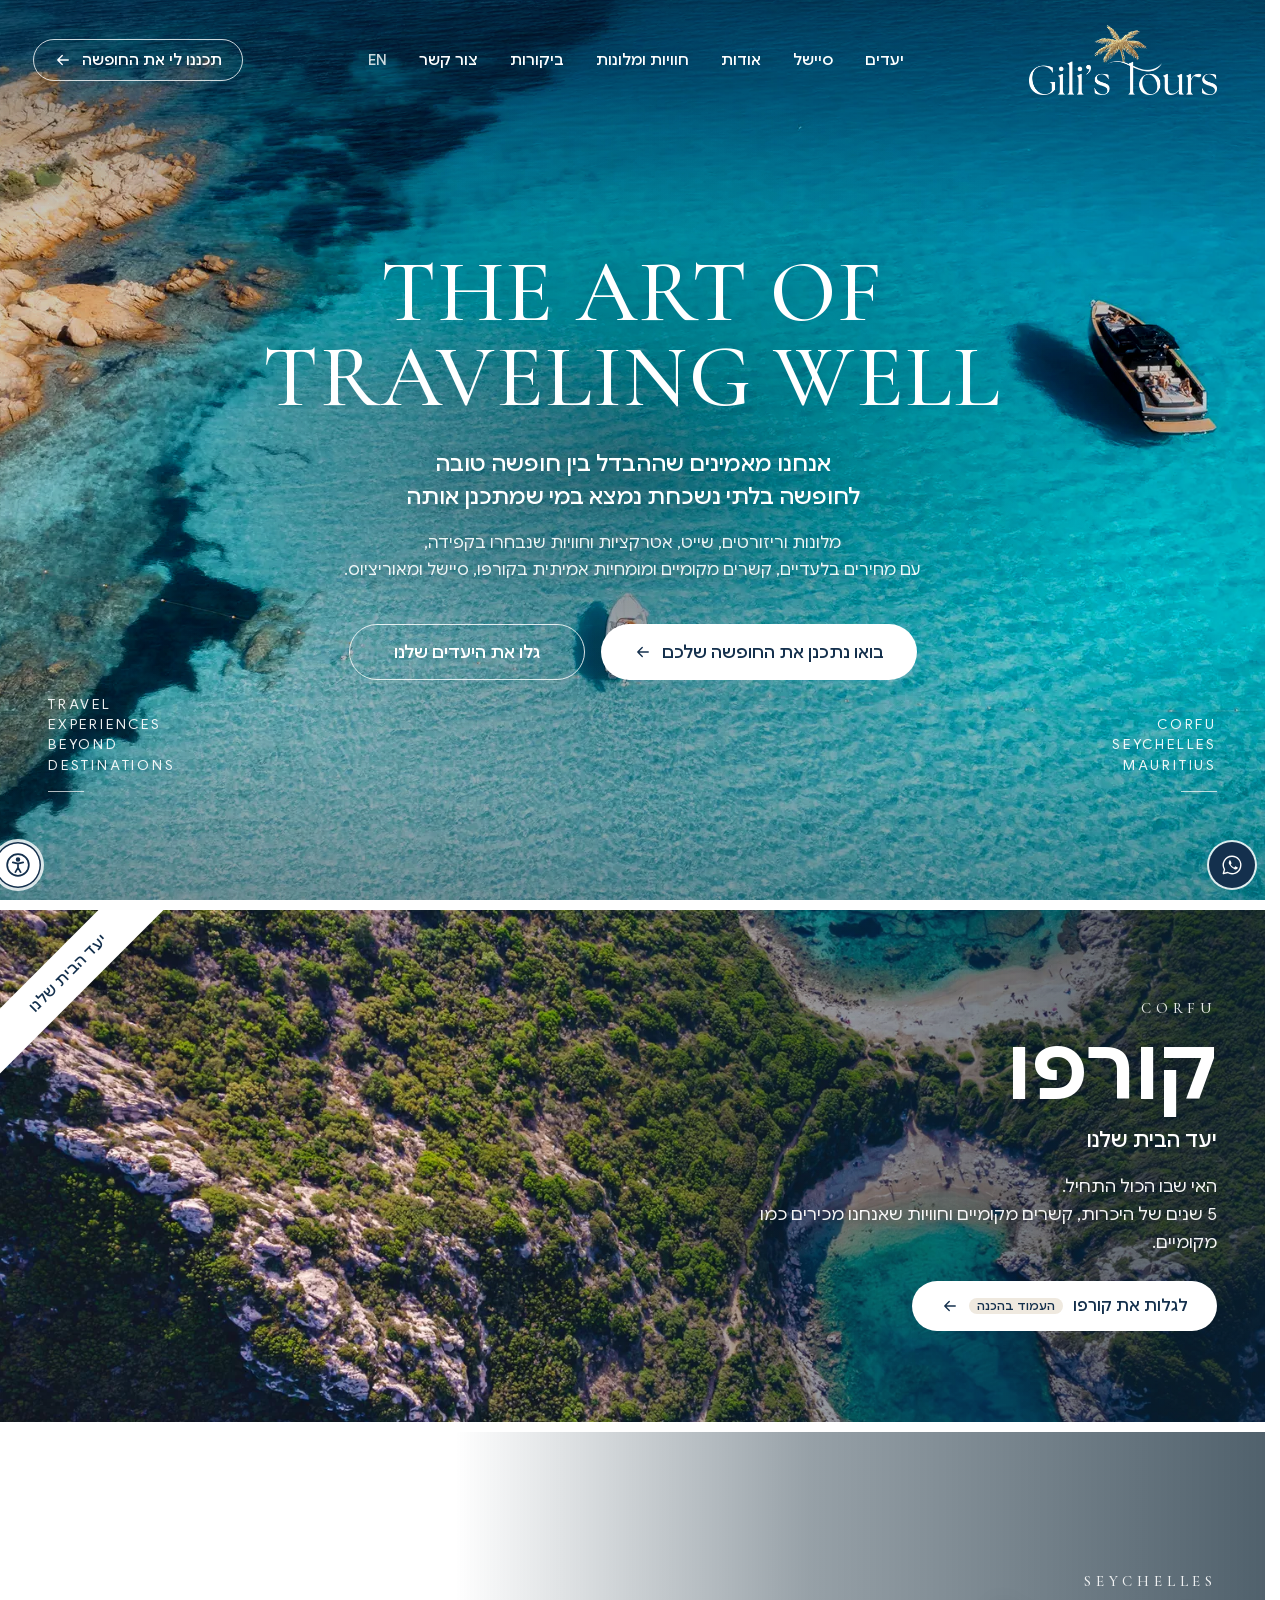
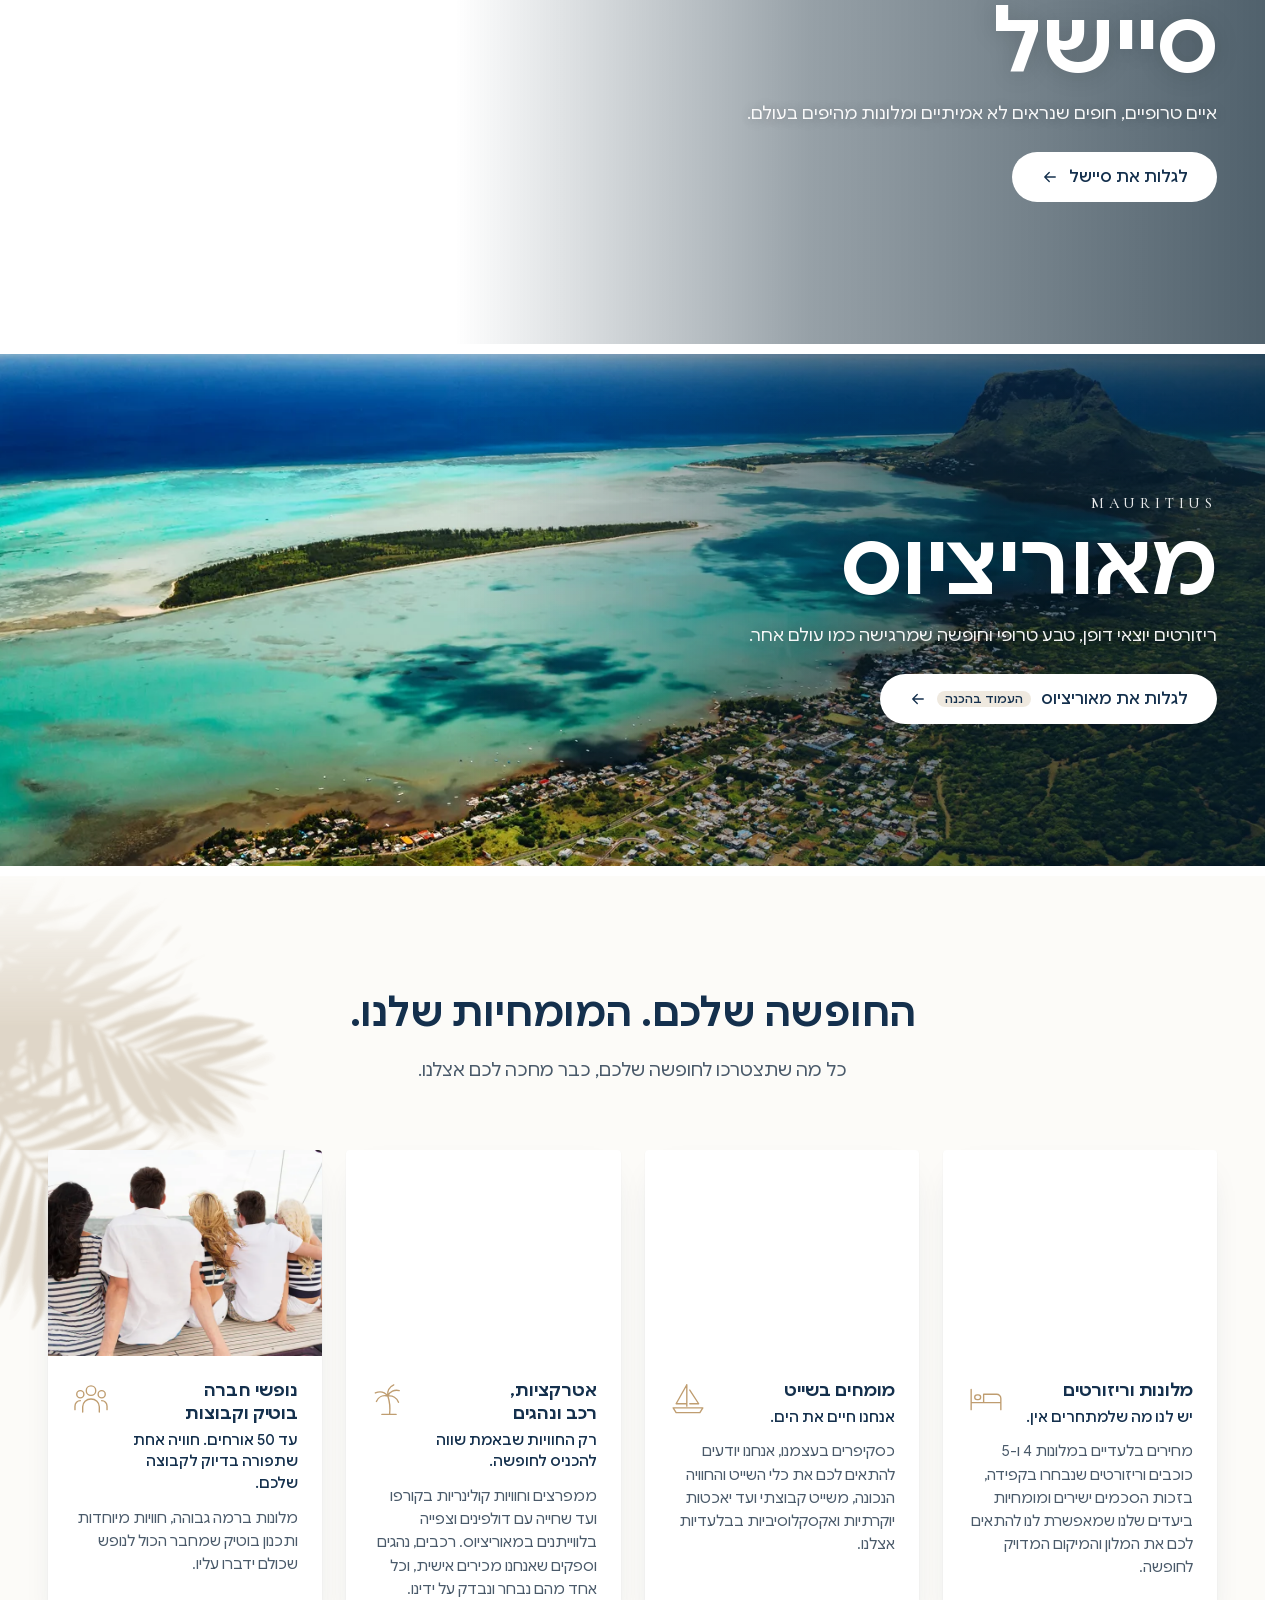
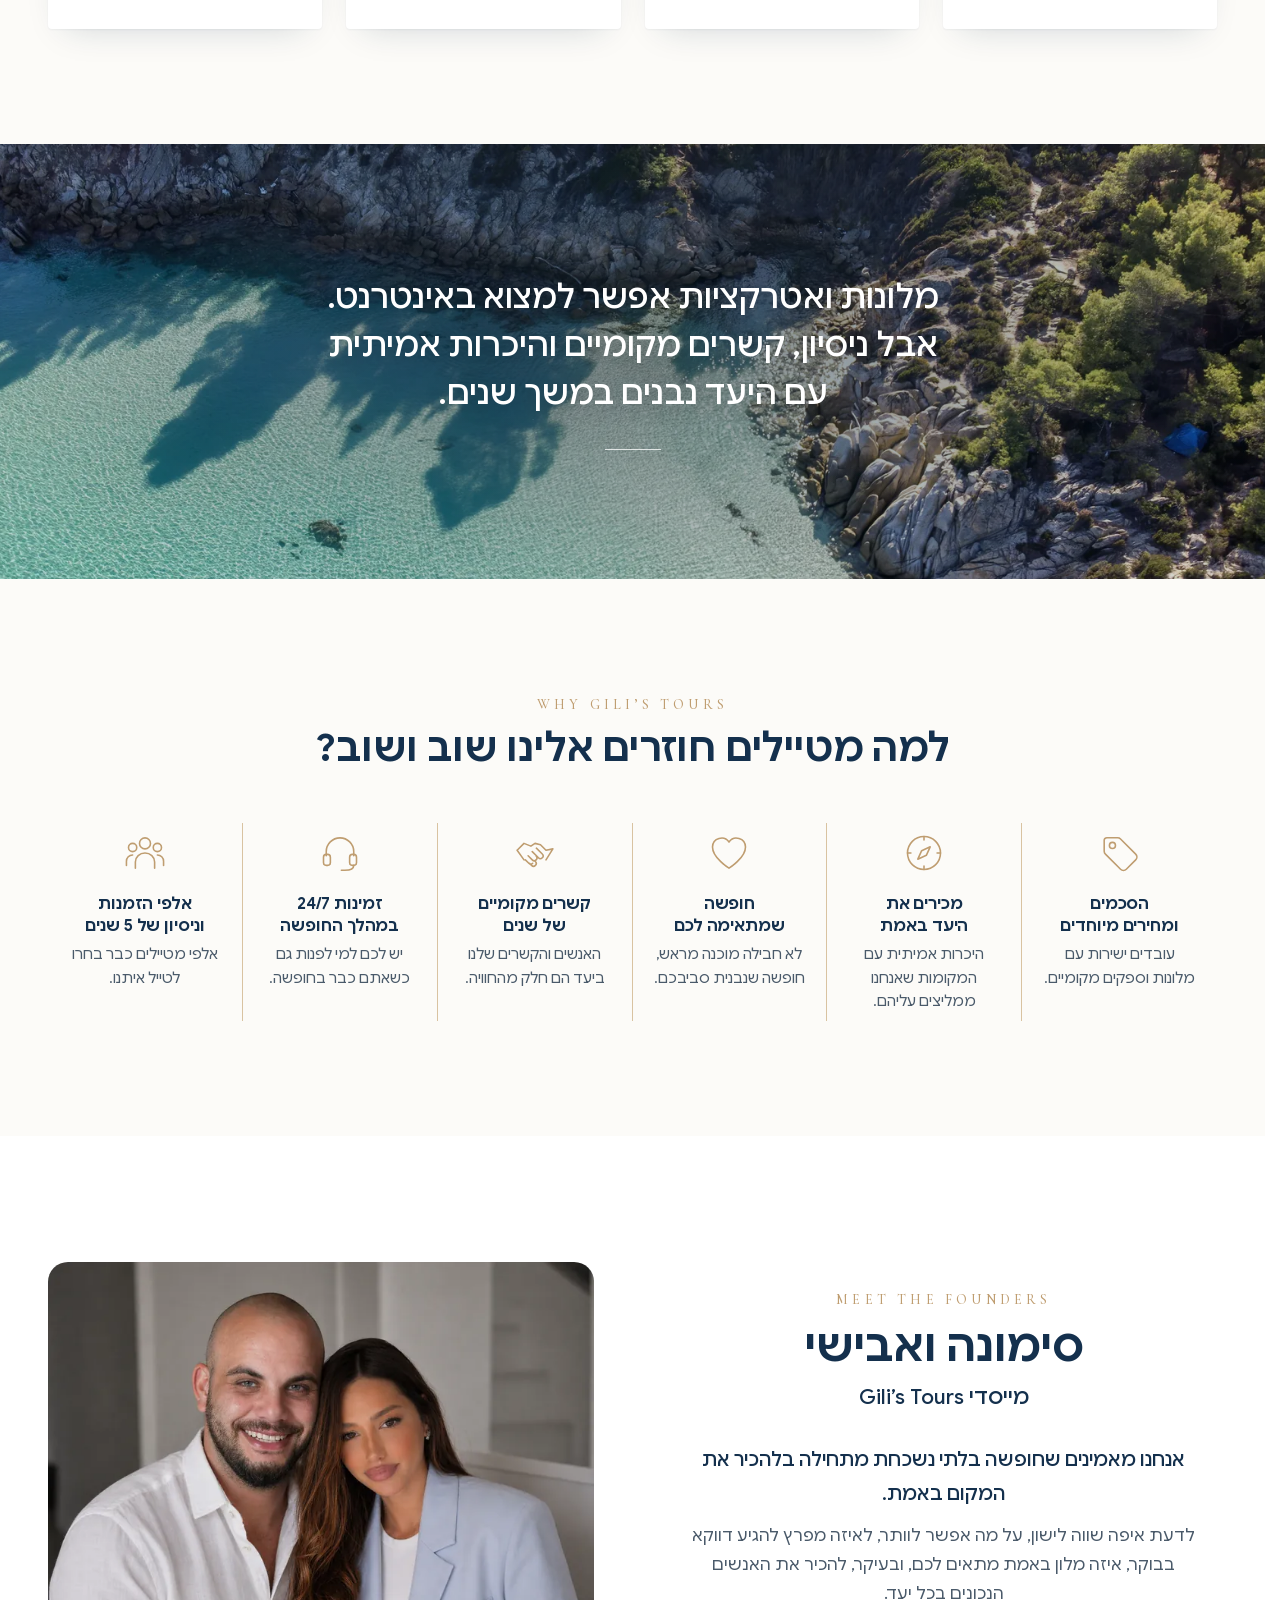
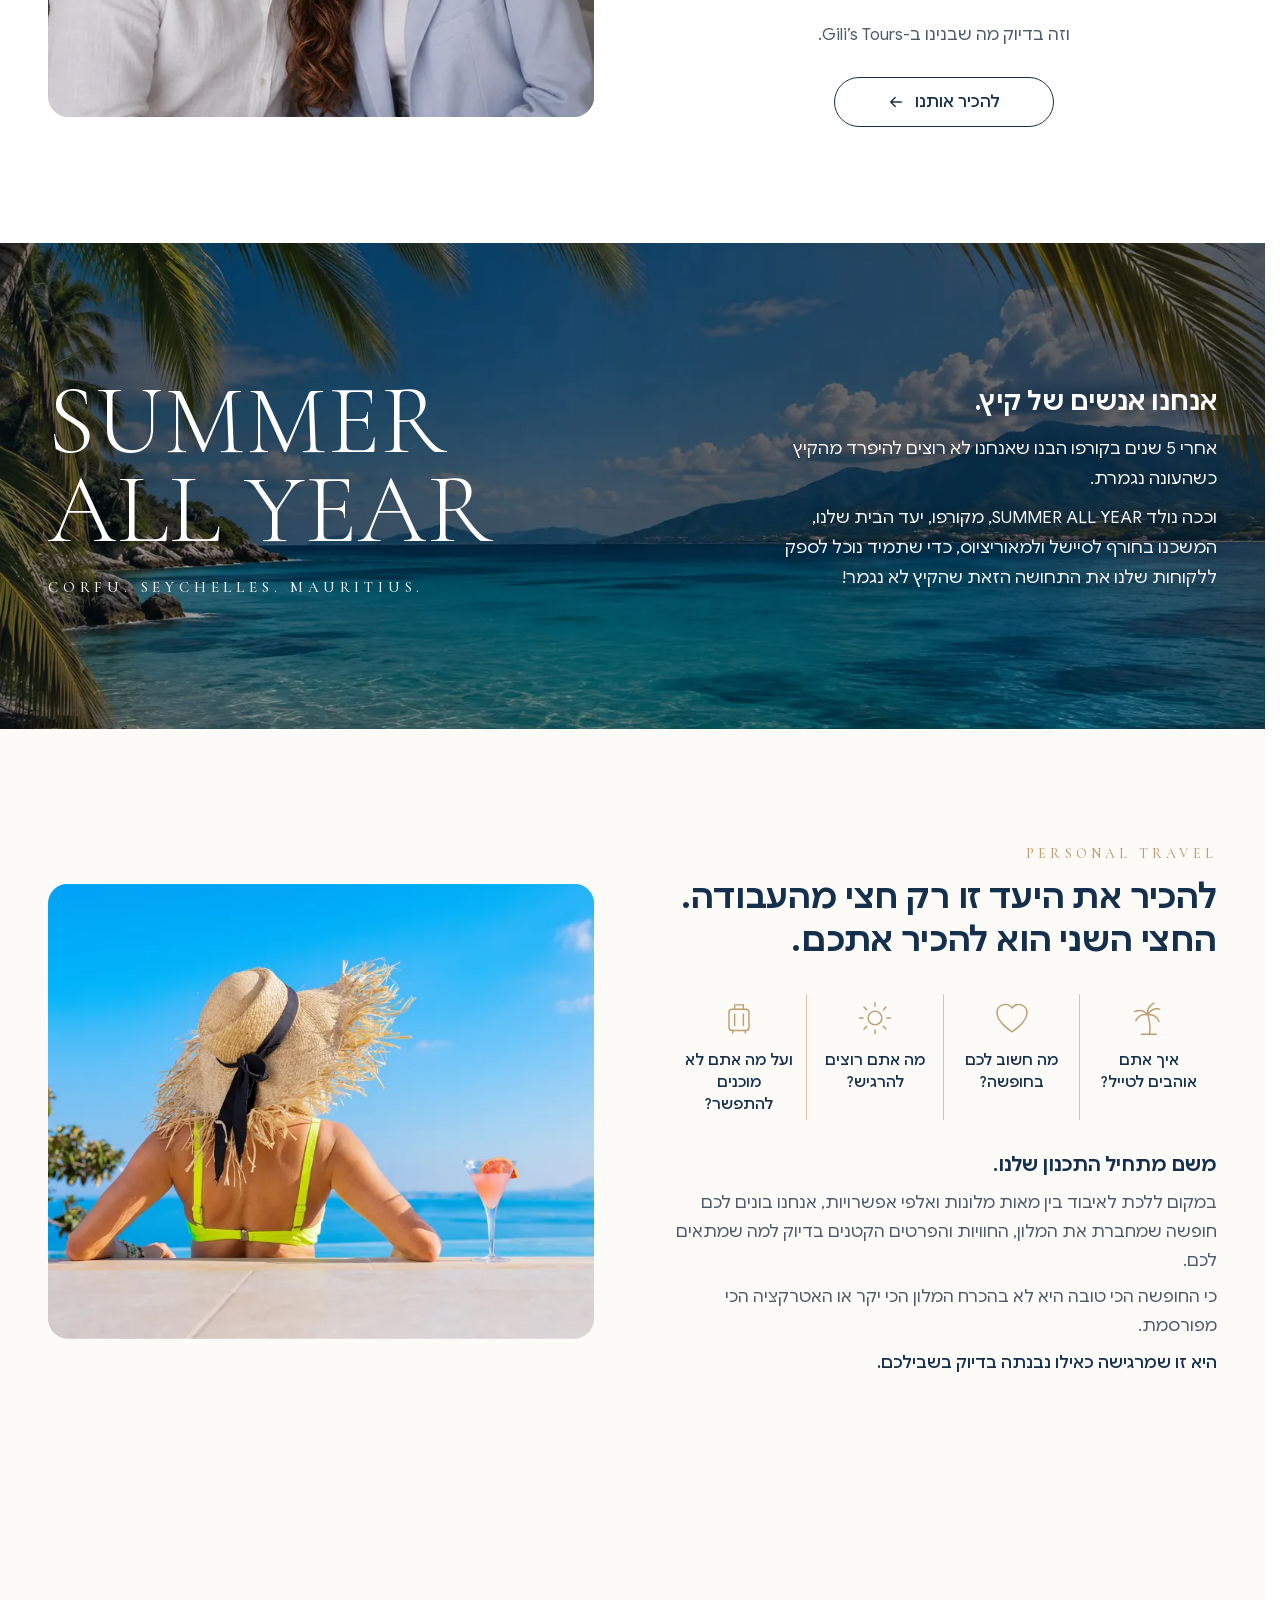
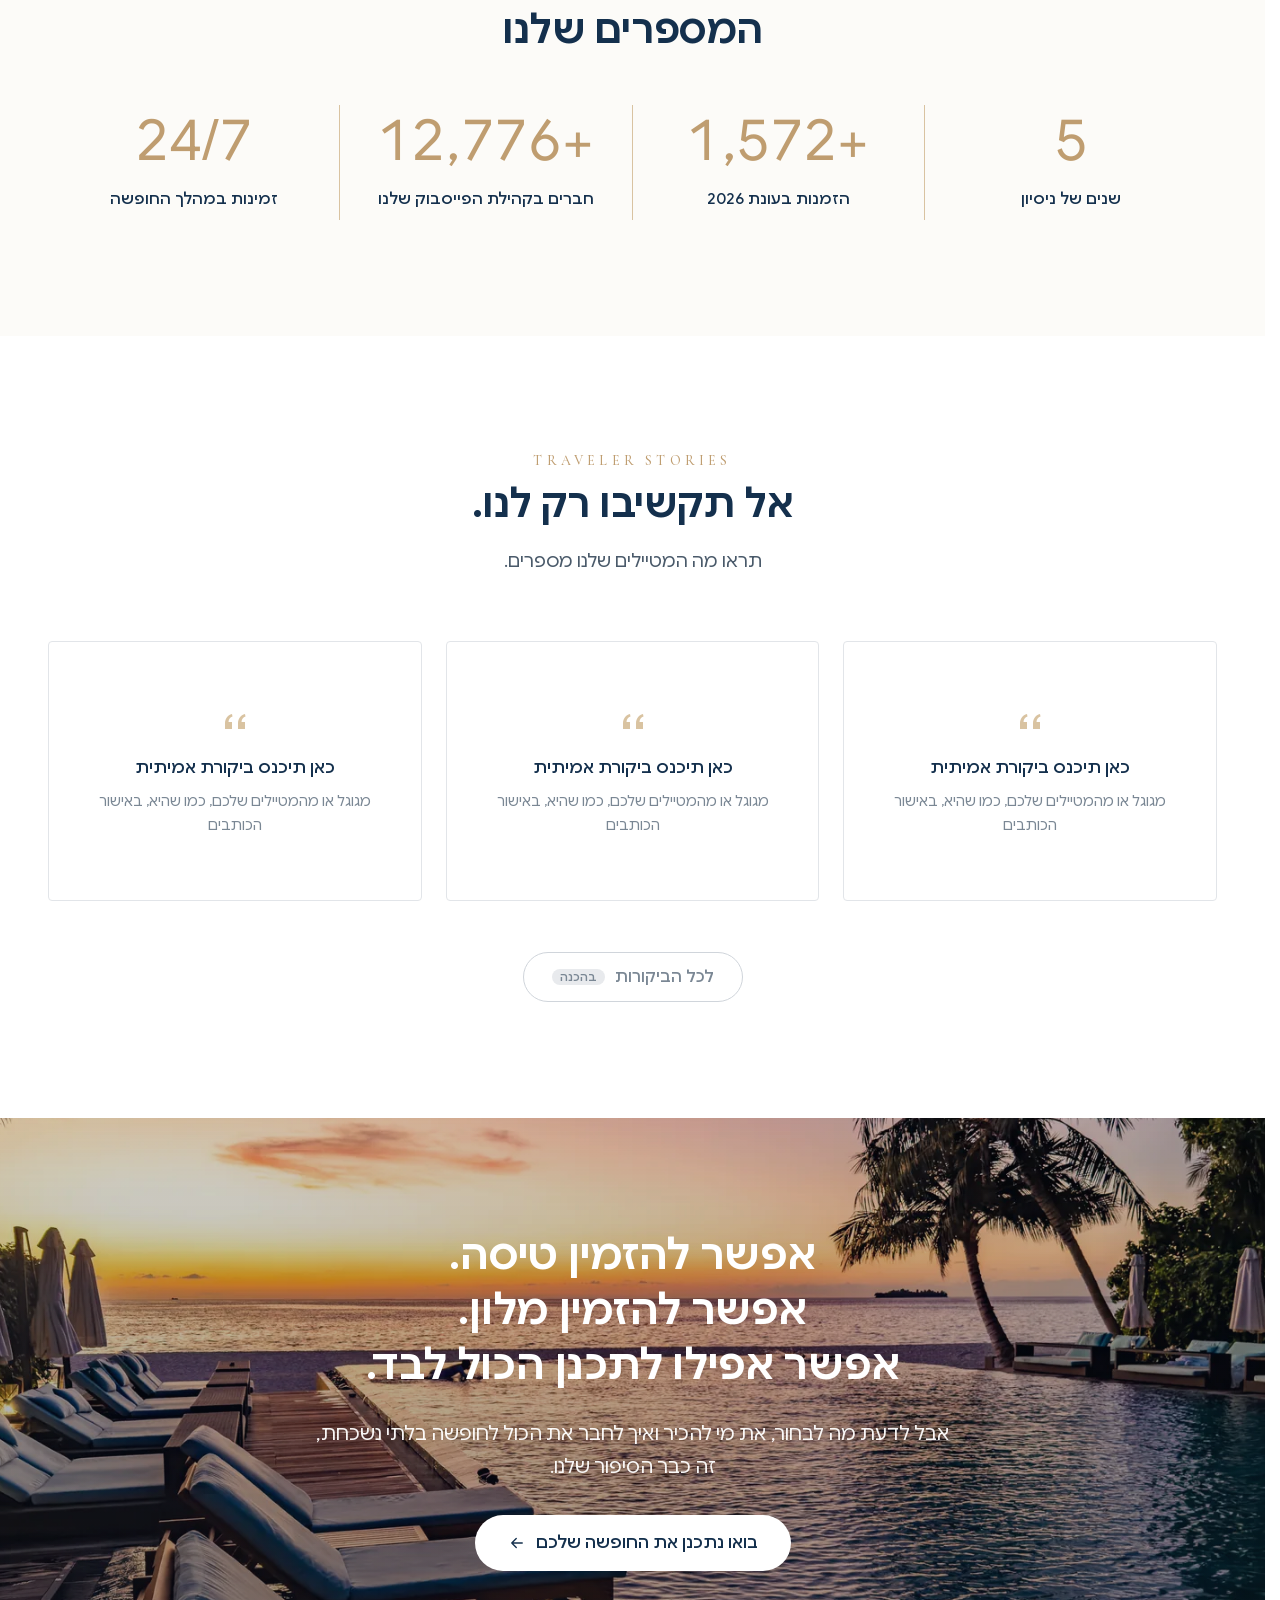
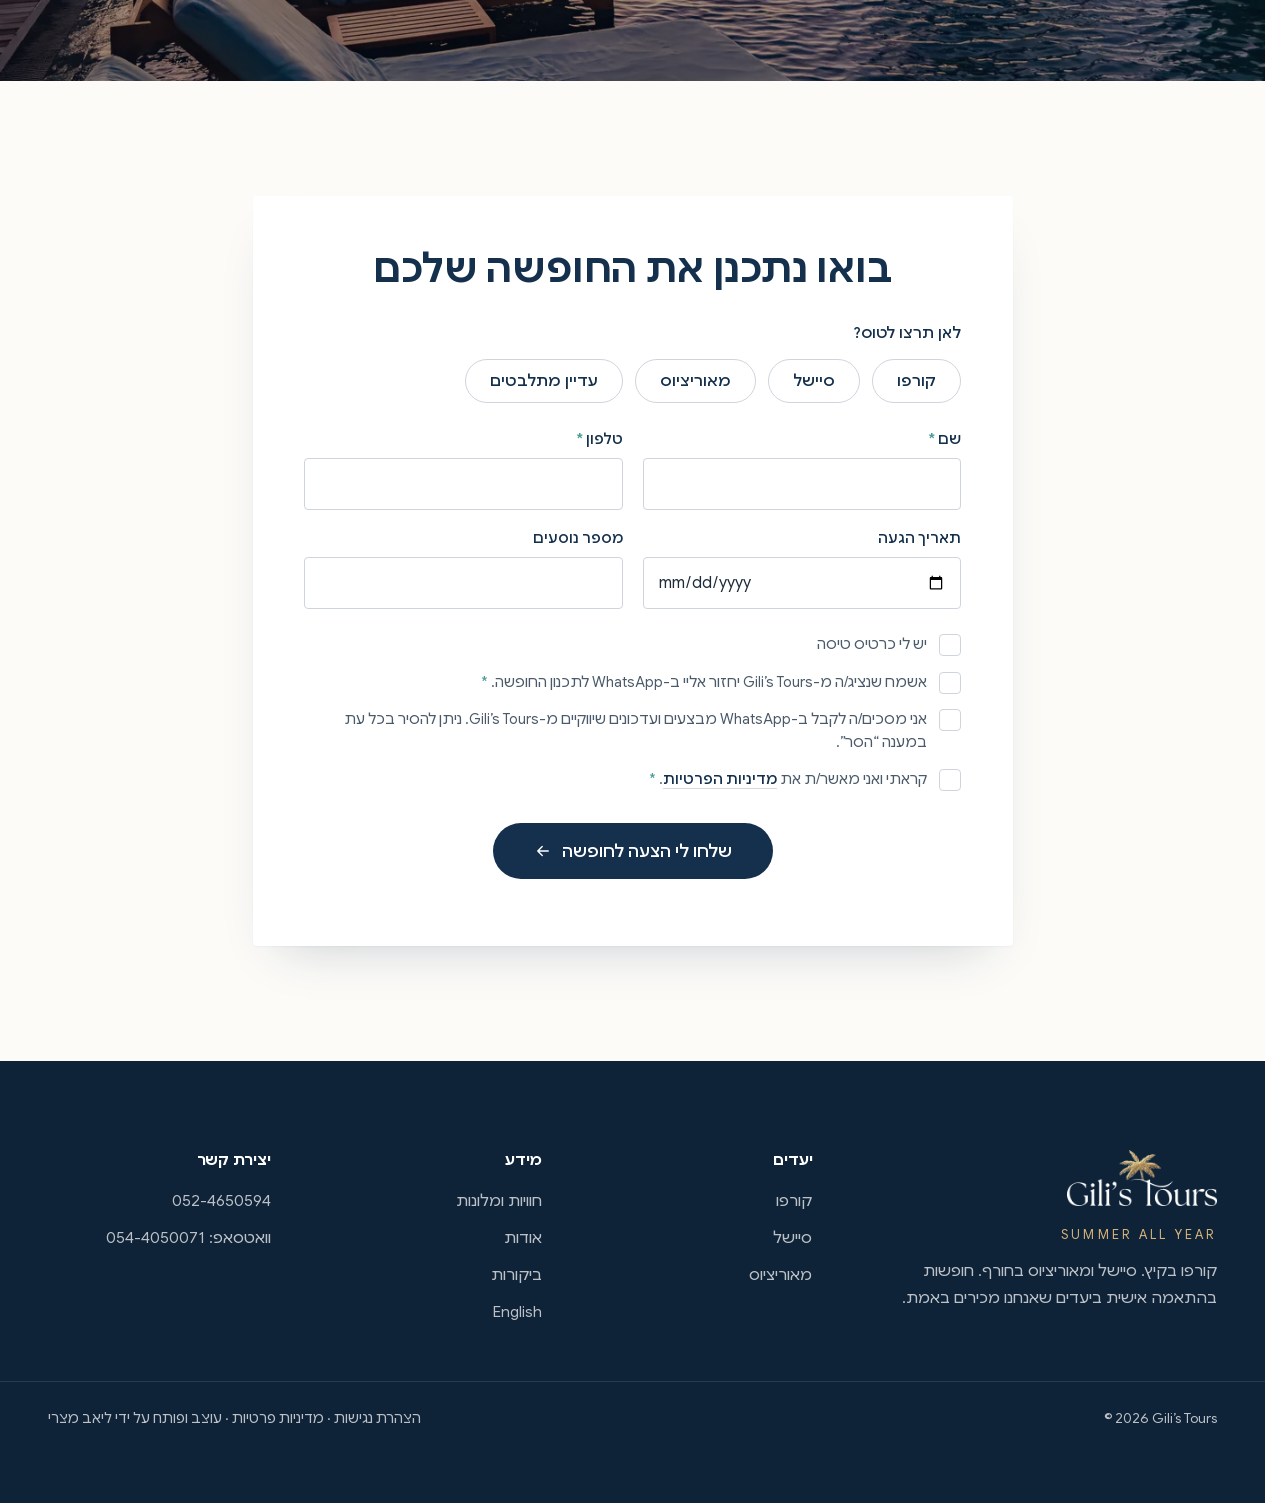
==== commit c26c9c62: "preview update 2026-11-01_1759" ====
--- a/v2/index.html
+++ b/v2/index.html
@@ -14,8 +14,8 @@
 <link rel="preload" href="fonts/cormorant-garamond-300.woff2" as="font" type="font/woff2" crossorigin>
 <link rel="preload" as="image" href="img/hv-hero-1600.webp" imagesrcset="img/hv-hero-960.webp 960w, img/hv-hero-1600.webp 1600w, img/hv-hero-2560.webp 2560w" imagesizes="100vw" media="(min-width:701px)">
 <link rel="preload" as="image" href="img/hv-hero-m-720.webp" imagesrcset="img/hv-hero-m-720.webp 720w, img/hv-hero-m-1080.webp 1080w" imagesizes="100vw" media="(max-width:700px)">
-<link rel="stylesheet" href="css/site.css?v=1793525392">
-<link rel="stylesheet" href="css/home.css?v=1793525392">
+<link rel="stylesheet" href="css/site.css?v=1793548752">
+<link rel="stylesheet" href="css/home.css?v=1793548752">
 <script>document.documentElement.classList.add('js')</script>
 <script src="https://crm.liavmatzri.co.il/review.js" defer></script>
 </head>
@@ -86,9 +86,10 @@
   <div class="hv-hero-in">
     <h1 class="hv-title" id="h-t" lang="en"><span>The art of</span> <span>traveling well</span></h1>
     <p class="hv-intro">אנחנו מאמינים שההבדל בין חופשה טובה <br class="br-d">לחופשה בלתי נשכחת נמצא במי שמתכנן אותה</p>
-    <p class="hv-sub">חופשות בהתאמה אישית ביעדים שאנחנו מכירים באמת, <br class="br-d">עם המלונות הנכונים, החוויות הנכונות והאנשים הנכונים בדרך.</p>
+    <!-- 1.11: הפסקה והכפתור לפי סימונה, כדי שיהיה ברור מהשנייה הראשונה מה אפשר להזמין -->
+    <p class="hv-sub">מלונות וריזורטים, שייט, אטרקציות וחוויות שנבחרו בקפידה, <br class="br-d">עם מחירים בלעדיים, קשרים מקומיים ומומחיות אמיתית בקורפו, סיישל ומאוריציוס.</p>
     <div class="hv-btns">
-      <a class="btn btn-lg hv-btn-main" href="https://wa.me/972544050071?text=%D7%A9%D7%9C%D7%95%D7%9D%2C%20%D7%90%D7%A9%D7%9E%D7%97%20%D7%9C%D7%93%D7%91%D7%A8%20%D7%A2%D7%9D%20%D7%94%D7%9E%D7%95%D7%9E%D7%97%D7%94%20%D7%A9%D7%9C%D7%9B%D7%9D%20%D7%A2%D7%9C%20%D7%97%D7%95%D7%A4%D7%A9%D7%94" target="_blank" rel="noopener">לשיחה עם המומחה שלנו <svg class="ic"><use href="#i-arrow"/></svg></a>
+      <a class="btn btn-lg hv-btn-main" href="https://wa.me/972544050071?text=%D7%A9%D7%9C%D7%95%D7%9D%2C%20%D7%90%D7%A9%D7%9E%D7%97%20%D7%9C%D7%AA%D7%9B%D7%A0%D7%9F%20%D7%90%D7%99%D7%AA%D7%9B%D7%9D%20%D7%97%D7%95%D7%A4%D7%A9%D7%94" target="_blank" rel="noopener">בואו נתכנן את החופשה שלכם <svg class="ic"><use href="#i-arrow"/></svg></a>
       <a class="btn btn-lg hv-btn-line" href="#dest">גלו את היעדים שלנו</a>
     </div>
   </div>
@@ -101,6 +102,7 @@
   <h2 class="sr" id="dest-t">היעדים שלנו</h2>
 
   <article class="hd" id="db-corfu" aria-labelledby="db-corfu-t">
+    <span class="hd-ribbon" aria-hidden="true">יעד הבית שלנו</span>
     <picture class="hd-media" aria-hidden="true">
       <source media="(max-width:700px)" srcset="img/hv-corfu-m-720.webp 720w, img/hv-corfu-m-1080.webp 1080w" sizes="100vw">
       <img src="img/hv-corfu-d-1600.webp" srcset="img/hv-corfu-d-960.webp 960w, img/hv-corfu-d-1600.webp 1600w, img/hv-corfu-d-2560.webp 2560w" sizes="100vw" alt="" width="2560" height="1089" loading="lazy" decoding="async">
@@ -141,20 +143,19 @@
   </article>
 </section>
 
-<!-- למה Gili's Tours: נקי, בלי כרטיסים, שישה אייקונים דקים בצבע חול ומשפט קצר -->
-<section class="sec hv-why" id="why" aria-labelledby="why-t">
+<!-- 1.11: לפי סימונה, השירותים עלו לכאן מיד אחרי היעדים, כדי שכבר בשלב הזה יהיה ברור מה אפשר להזמין ולסגור דרכנו. ארבעה אזורים נקיים, צילום, אייקון וטקסט -->
+<section class="sec hv-book" id="book" aria-labelledby="book-t">
+  <span class="hb-palm" aria-hidden="true"></span>
   <div class="wrap">
     <div class="sec-h rv">
-      <p class="eyebrow" lang="en">Why Gili’s Tours</p>
-      <h2 id="why-t">למה מטיילים חוזרים אלינו שוב ושוב?</h2>
-    </div>
-    <ul class="hw-g">
-      <li class="rv"><svg class="ic-s"><use href="#i-tag"/></svg><h3>הסכמים ומחירים מיוחדים</h3><p>עובדים ישירות עם מלונות וספקים מקומיים.</p></li>
-      <li class="rv"><svg class="ic-s"><use href="#i-compass"/></svg><h3>מכירים את היעד באמת</h3><p>היכרות אמיתית עם המקומות שאנחנו ממליצים עליהם.</p></li>
-      <li class="rv"><svg class="ic-s"><use href="#i-heart"/></svg><h3>חופשה שמתאימה לכם</h3><p>לא חבילה מוכנה מראש, חופשה שנבנית סביבכם.</p></li>
-      <li class="rv"><svg class="ic-s"><use href="#i-hand"/></svg><h3>קשרים מקומיים של שנים</h3><p>האנשים והקשרים שלנו ביעד הם חלק מהחוויה.</p></li>
-      <li class="rv"><svg class="ic-s"><use href="#i-headset"/></svg><h3>זמינות <span dir="ltr">24/7</span> במהלך החופשה</h3><p>יש לכם למי לפנות גם כשאתם כבר בחופשה.</p></li>
-      <li class="rv"><svg class="ic-s"><use href="#i-users"/></svg><h3>אלפי הזמנות וניסיון של 5 שנים</h3><p>אלפי מטיילים כבר בחרו לטייל איתנו.</p></li>
+      <h2 id="book-t">החופשה שלכם. המומחיות שלנו.</h2>
+      <p class="sec-lead">כל מה שתצטרכו לחופשה שלכם, כבר מחכה לכם אצלנו.</p>
+    </div>
+    <ul class="hb-g">
+      <li class="hb rv"><figure class="hb-img"><img src="img/htl-infinity-720.webp" alt="" width="720" height="540" loading="lazy" decoding="async"></figure><div class="hb-txt"><svg class="ic-s"><use href="#i-bed"/></svg><div><h3>מלונות וריזורטים</h3><p class="hb-lead">יש לנו מה שלמתחרים אין.</p></div></div><p class="hb-p">מחירים בלעדיים במלונות 4 ו-5 כוכבים וריזורטים שנבחרו בקפידה, בזכות הסכמים ישירים ומומחיות ביעדים שלנו שמאפשרת לנו להתאים לכם את המלון והמיקום המדויק לחופשה.</p></li>
+      <li class="hb rv"><figure class="hb-img"><img src="img/exp-sunset-720.webp" alt="" width="720" height="900" loading="lazy" decoding="async"></figure><div class="hb-txt"><svg class="ic-s"><use href="#i-boat"/></svg><div><h3>מומחים בשייט</h3><p class="hb-lead">אנחנו חיים את הים.</p></div></div><p class="hb-p">כסקיפרים בעצמנו, אנחנו יודעים להתאים לכם את כלי השייט והחוויה הנכונה, משייט קבוצתי ועד יאכטות יוקרתיות ואקסקלוסיביות בבלעדיות אצלנו.</p></li>
+      <li class="hb rv"><figure class="hb-img"><img src="img/exp-snorkel-720.webp" alt="" width="720" height="900" loading="lazy" decoding="async"></figure><div class="hb-txt"><svg class="ic-s"><use href="#i-palm"/></svg><div><h3>אטרקציות, רכב ונהגים</h3><p class="hb-lead">רק החוויות שבאמת שווה להכניס לחופשה.</p></div></div><p class="hb-p">ממפרצים וחוויות קולינריות בקורפו ועד שחייה עם דולפינים וצפייה בלווייתנים במאוריציוס. רכבים, נהגים וספקים שאנחנו מכירים אישית, וכל אחד מהם נבחר ונבדק על ידינו.</p></li>
+      <li class="hb rv"><figure class="hb-img"><img src="img/cat-groups-720.webp" alt="" width="720" height="468" loading="lazy" decoding="async"></figure><div class="hb-txt"><svg class="ic-s"><use href="#i-users"/></svg><div><h3>נופשי חברה בוטיק וקבוצות</h3><p class="hb-lead">עד 50 אורחים. חוויה אחת שתפורה בדיוק לקבוצה שלכם.</p></div></div><p class="hb-p">מלונות ברמה גבוהה, חוויות מיוחדות ותכנון בוטיק שמחבר הכול לנופש שכולם ידברו עליו.</p></li>
     </ul>
   </div>
 </section>
@@ -168,6 +169,24 @@
   <div class="wrap hv-stmt-in">
     <p class="hv-stmt-p rv">מלונות ואטרקציות אפשר למצוא באינטרנט. <br class="br-d">אבל ניסיון, קשרים מקומיים והיכרות אמיתית <br class="br-d">עם היעד נבנים במשך שנים.</p>
     <span class="hv-stmt-line rv" aria-hidden="true"></span>
+  </div>
+</section>
+
+<!-- למה Gili's Tours: נקי, בלי כרטיסים, שישה אייקונים דקים בצבע חול ומשפט קצר -->
+<section class="sec hv-why" id="why" aria-labelledby="why-t">
+  <div class="wrap">
+    <div class="sec-h rv">
+      <p class="eyebrow" lang="en">Why Gili’s Tours</p>
+      <h2 id="why-t">למה מטיילים חוזרים אלינו שוב ושוב?</h2>
+    </div>
+    <ul class="hw-g">
+      <li class="rv"><svg class="ic-s"><use href="#i-tag"/></svg><h3>הסכמים ומחירים מיוחדים</h3><p>עובדים ישירות עם מלונות וספקים מקומיים.</p></li>
+      <li class="rv"><svg class="ic-s"><use href="#i-compass"/></svg><h3>מכירים את היעד באמת</h3><p>היכרות אמיתית עם המקומות שאנחנו ממליצים עליהם.</p></li>
+      <li class="rv"><svg class="ic-s"><use href="#i-heart"/></svg><h3>חופשה שמתאימה לכם</h3><p>לא חבילה מוכנה מראש, חופשה שנבנית סביבכם.</p></li>
+      <li class="rv"><svg class="ic-s"><use href="#i-hand"/></svg><h3>קשרים מקומיים של שנים</h3><p>האנשים והקשרים שלנו ביעד הם חלק מהחוויה.</p></li>
+      <li class="rv"><svg class="ic-s"><use href="#i-headset"/></svg><h3>זמינות <span dir="ltr">24/7</span> במהלך החופשה</h3><p>יש לכם למי לפנות גם כשאתם כבר בחופשה.</p></li>
+      <li class="rv"><svg class="ic-s"><use href="#i-users"/></svg><h3>אלפי הזמנות וניסיון של 5 שנים</h3><p>אלפי מטיילים כבר בחרו לטייל איתנו.</p></li>
+    </ul>
   </div>
 </section>
 
@@ -228,27 +247,10 @@
         <li class="rv"><svg class="ic-s"><use href="#i-case"/></svg>ועל מה אתם לא מוכנים להתפשר?</li>
       </ul>
       <p class="hp-start rv">משם מתחיל התכנון שלנו.</p>
-      <p class="rv">במקום ללכת לאיבוד בין מאות מלונות ואלפי אפשרויות, אנחנו עוזרים לכם לבחור את מה שבאמת מתאים לכם.</p>
+      <p class="rv">במקום ללכת לאיבוד בין מאות מלונות ואלפי אפשרויות, אנחנו בונים לכם חופשה שמחברת את המלון, החוויות והפרטים הקטנים בדיוק למה שמתאים לכם.</p>
       <p class="rv">כי החופשה הכי טובה היא לא בהכרח המלון הכי יקר או האטרקציה הכי מפורסמת.</p>
-      <p class="hp-end rv">היא זו שמרגישה כאילו תכננו אותה בדיוק בשבילכם.</p>
-    </div>
-  </div>
-</section>
-
-<!-- כל מה שצריך לחופשה אחת שלמה: ארבעה אזורים נקיים, צילום, אייקון וקצת טקסט -->
-<section class="sec hv-book" id="book" aria-labelledby="book-t">
-  <span class="hb-palm" aria-hidden="true"></span>
-  <div class="wrap">
-    <div class="sec-h rv">
-      <h2 id="book-t">כל מה שצריך לחופשה אחת שלמה.</h2>
-      <p class="sec-lead">מהמלון ועד לרגעים שתזכרו הרבה אחרי שחזרתם הביתה.</p>
-    </div>
-    <ul class="hb-g">
-      <li class="hb rv"><figure class="hb-img"><img src="img/htl-infinity-720.webp" alt="" width="720" height="540" loading="lazy" decoding="async"></figure><div class="hb-txt"><svg class="ic-s"><use href="#i-bed"/></svg><div><h3>מלונות וריזורטים</h3><p>מלונות 4 ו-5 כוכבים שנבחרו בקפידה.</p></div></div></li>
-      <li class="hb rv"><figure class="hb-img"><img src="img/exp-sunset-720.webp" alt="" width="720" height="900" loading="lazy" decoding="async"></figure><div class="hb-txt"><svg class="ic-s"><use href="#i-boat"/></svg><div><h3>חוויות ואטרקציות</h3><p>ים, יאכטות, סיורים, קולינריה וחוויות מיוחדות בכל יעד.</p></div></div></li>
-      <li class="hb rv"><figure class="hb-img"><img src="img/family-720.webp" alt="" width="720" height="480" loading="lazy" decoding="async"></figure><div class="hb-txt"><svg class="ic-s"><use href="#i-palm"/></svg><div><h3>חופשות בהתאמה אישית</h3><p>אנחנו מחברים את כל הפרטים לחופשה אחת שמתאימה לכם.</p></div></div></li>
-      <li class="hb rv"><figure class="hb-img"><img src="img/cat-groups-720.webp" alt="" width="720" height="468" loading="lazy" decoding="async"></figure><div class="hb-txt"><svg class="ic-s"><use href="#i-users"/></svg><div><h3>נופשי חברה וקבוצות</h3><p>תכנון והפקת חוויות לחברות, קבוצות וארגונים.</p></div></div></li>
-    </ul>
+      <p class="hp-end rv">היא זו שמרגישה כאילו נבנתה בדיוק בשבילכם.</p>
+    </div>
   </div>
 </section>
 
@@ -351,7 +353,7 @@
 <a class="wa-float" href="https://wa.me/972544050071?text=%D7%A9%D7%9C%D7%95%D7%9D%2C%20%D7%90%D7%A9%D7%9E%D7%97%20%D7%9C%D7%A4%D7%A8%D7%98%D7%99%D7%9D%20%D7%A2%D7%9C%20%D7%97%D7%95%D7%A4%D7%A9%D7%94" target="_blank" rel="noopener" aria-label="שיחה בוואטסאפ"><svg class="ic"><use href="#i-wa"/></svg></a>
 <a class="a11y-fab" href="accessibility.html" aria-label="הצהרת נגישות"><svg class="ic" aria-hidden="true"><use href="#i-access"/></svg></a>
 
-<script src="js/a11y.js?v=1793525392" defer></script>
-<script src="js/home.js?v=1793525392" defer></script>
+<script src="js/a11y.js?v=1793548752" defer></script>
+<script src="js/home.js?v=1793548752" defer></script>
 </body>
 </html>
--- a/v2/css/home.css
+++ b/v2/css/home.css
@@ -164,22 +164,27 @@
 .hp-start{font-size:19px!important;font-weight:700;color:var(--navy)}
 .hp-end{color:var(--navy);font-weight:500}
 
-/* כל מה שצריך: ארבעה אזורים נקיים על שמנת, עם צל עלה דקל בפינה כמו בסקיצת המובייל.
-   הסקשן שמעל באותה שמנת, אז הצל עולה לתוכו ומתמוסס למעלה בלי קו חיתוך */
-.hv-book{background:var(--cream);position:relative;overflow:hidden;overflow:clip visible;isolation:isolate}
-.hb-palm{position:absolute;top:-130px;left:-36px;-webkit-mask-image:linear-gradient(to bottom,transparent,#000 30%);mask-image:linear-gradient(to bottom,transparent,#000 30%);z-index:-1;width:clamp(240px,26vw,420px);aspect-ratio:900/1348;background:url(../img/palm-shadow-900.webp) no-repeat 0 0/contain;opacity:.42;transform-origin:0 0;animation:hbSway 11s ease-in-out infinite alternate;pointer-events:none/* qa-allow: physical (הצל יורד מהפינה השמאלית העליונה, כמו בסקיצה) */}
+/* השירותים (מ-1.11 מיד אחרי היעדים): ארבעה אזורים נקיים על שמנת, עם צל עלה דקל בפינה כמו בסקיצת המובייל.
+   מעל יש עכשיו תמונות יעד, אז הצל מתחיל בתוך הסקשן ומתמוסס למעלה במסכה, בלי קו חיתוך */
+.hv-book{background:var(--cream);position:relative;overflow:hidden;isolation:isolate}
+.hb-palm{position:absolute;top:0;left:-36px;-webkit-mask-image:linear-gradient(to bottom,transparent,#000 30%);mask-image:linear-gradient(to bottom,transparent,#000 30%);z-index:-1;width:clamp(240px,26vw,420px);aspect-ratio:900/1348;background:url(../img/palm-shadow-900.webp) no-repeat 0 0/contain;opacity:.42;transform-origin:0 0;animation:hbSway 11s ease-in-out infinite alternate;pointer-events:none/* qa-allow: physical (הצל יורד מהפינה השמאלית העליונה, כמו בסקיצה) */}
 @keyframes hbSway{from{transform:rotate(-1.2deg)}to{transform:rotate(1.4deg) translateY(4px)}}
 .hb-g{display:grid;grid-template-columns:repeat(4,1fr);gap:24px}
-.hb{background:var(--paper);border-radius:4px;overflow:hidden;box-shadow:0 1px 2px rgba(20,48,77,.05),0 14px 34px -18px rgba(20,48,77,.22)}
+.hb{display:flex;flex-direction:column;background:var(--paper);border-radius:4px;overflow:hidden;box-shadow:0 1px 2px rgba(20,48,77,.05),0 14px 34px -18px rgba(20,48,77,.22)}
 .hb-img{overflow:hidden}
 .hb-img img{width:100%;aspect-ratio:4/3;object-fit:cover;transition:transform 1.2s var(--ease)}
 .hb:hover .hb-img img{transform:scale(1.04)}
-.hb-txt{display:flex;gap:16px;align-items:center;padding:24px 24px 28px}
+.hb-txt{display:flex;gap:16px;align-items:flex-start;padding:24px 24px 0}
 .hb-txt>div{flex:1}
 .hb-txt .ic-s{order:2}
 .hb-txt .ic-s{width:38px;height:38px}
 .hb h3{font-size:17px;margin-bottom:4px}
 .hb p{font-size:14.5px;line-height:1.6}
+.hb .hb-lead{font-weight:500;color:var(--navy);line-height:1.5}
+.hb .hb-p{padding:12px 24px 28px}
+
+/* קורפו: סרט לבן באלכסון בפינה של התמונה, "יעד הבית שלנו" (סימונה 1.11) */
+.hd-ribbon{position:absolute;z-index:2;top:40px;left:-62px;width:260px;padding-block:10px;background:#fff;color:var(--navy);text-align:center;font-size:15px;font-weight:500;letter-spacing:.02em;transform:rotate(-45deg);box-shadow:0 8px 22px -10px rgba(0,0,0,.4);pointer-events:none/* qa-allow: physical (הפינה השמאלית של התמונה, כמו שביקשה) */}
 
 /* המספרים: מינימליסטי */
 .hv-nums{background:var(--cream)}
@@ -296,6 +301,7 @@
   .hd-name{font-size:clamp(50px,15vw,68px)}
   .hd-p{font-size:16px}
   .hd-btn{margin-top:20px}
+  .hd-ribbon{top:26px;left:-58px;width:220px;padding-block:8px;font-size:13px/* qa-allow: physical (אותה פינה שמאלית) */}
   .hw-g{grid-template-columns:1fr 1fr;row-gap:0}
   .hw-g li{padding:24px 12px;border-inline-start:0;border-top:1px solid var(--sand-lt)/* qa-allow: line (רשת שתי עמודות עם מפרידים, כמו בסקיצה) */}
   .hw-g li:nth-child(-n+2){border-top:0}
@@ -316,7 +322,7 @@
   .hp-q li:nth-child(3){border-inline-start:0}
   .hv-pers{padding-bottom:24px}
   .hb-g{grid-template-columns:1fr;gap:18px}
-  .hb-palm{width:230px;top:-70px;left:-28px;opacity:.5/* qa-allow: physical (אותה פינה שמאלית כמו בסקיצה) */}
+  .hb-palm{width:230px;top:0;left:-28px;opacity:.5/* qa-allow: physical (אותה פינה שמאלית כמו בסקיצה) */}
   .hb-img img{aspect-ratio:16/9}
   /* 13,000+ רחב: המספר קטן עם המסך, שלא ידחוף את העמוד הצידה */
   .hn-g li{padding-inline:8px}
